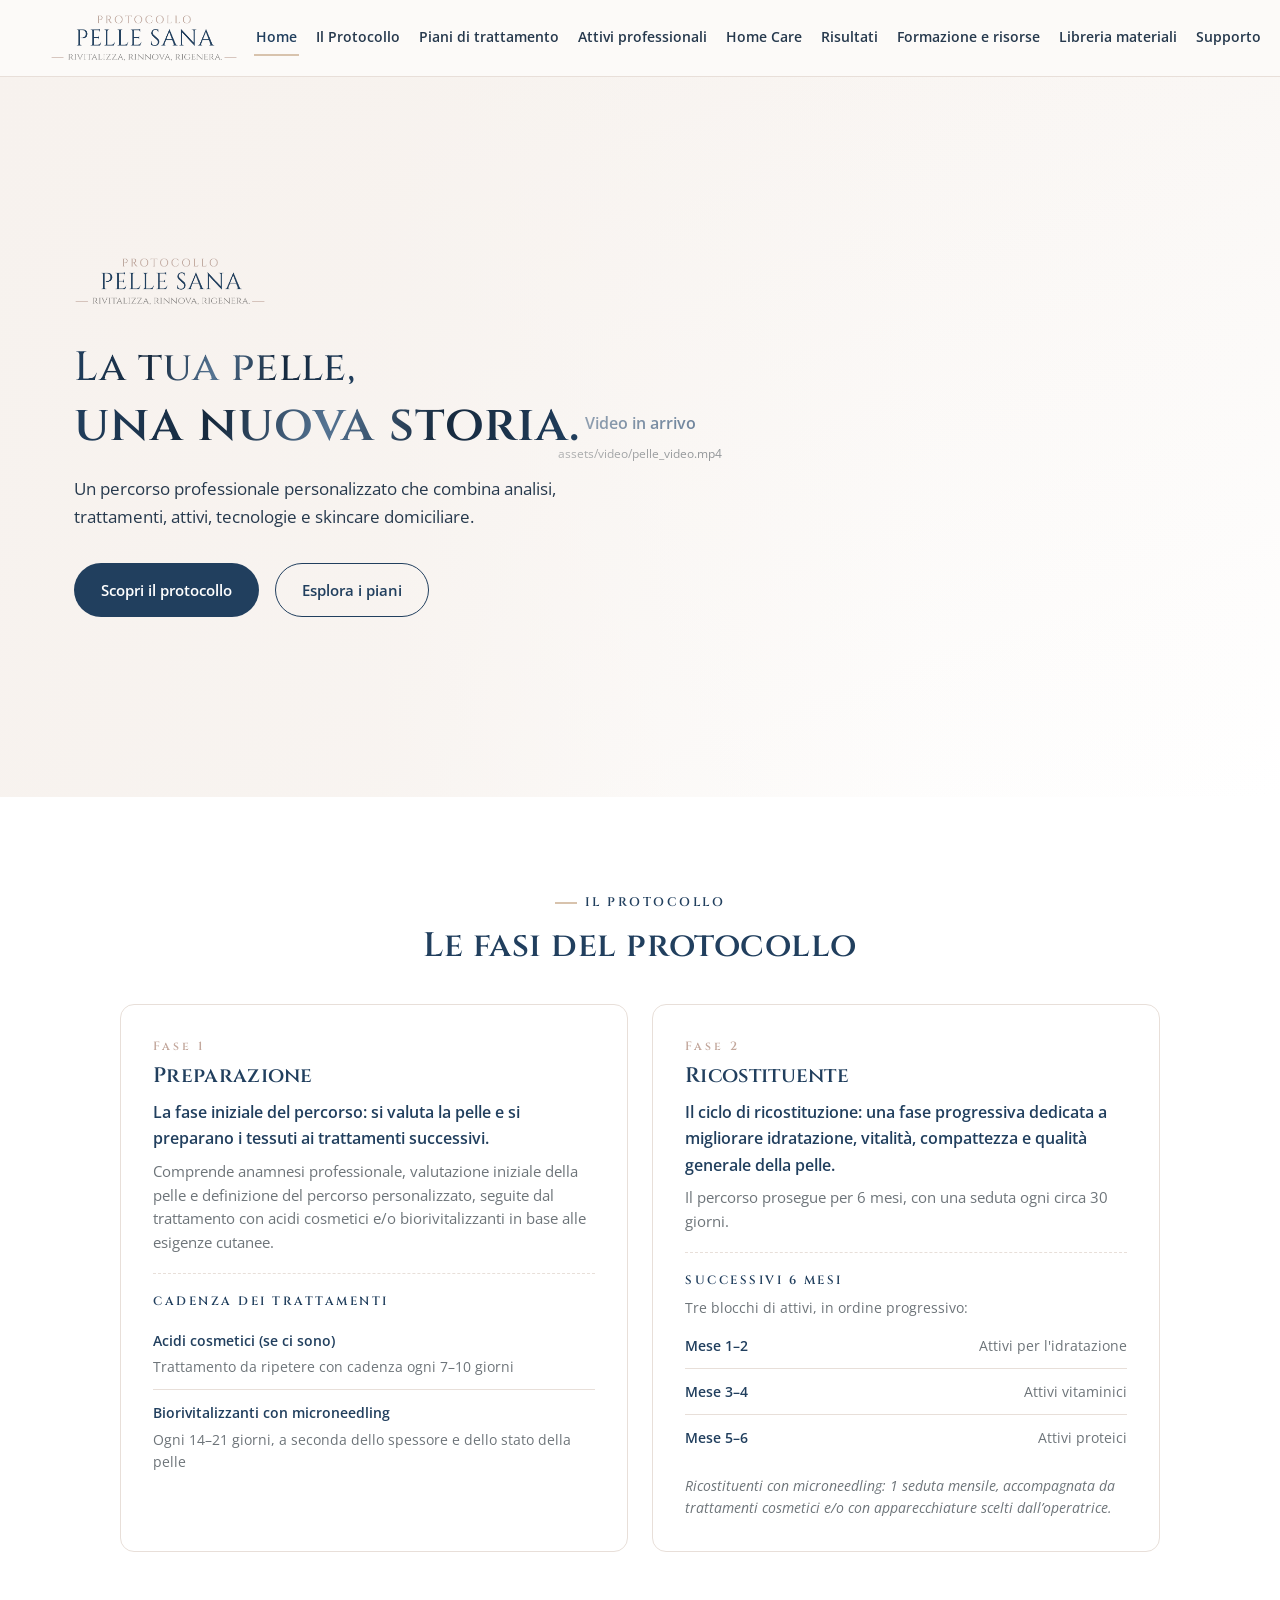
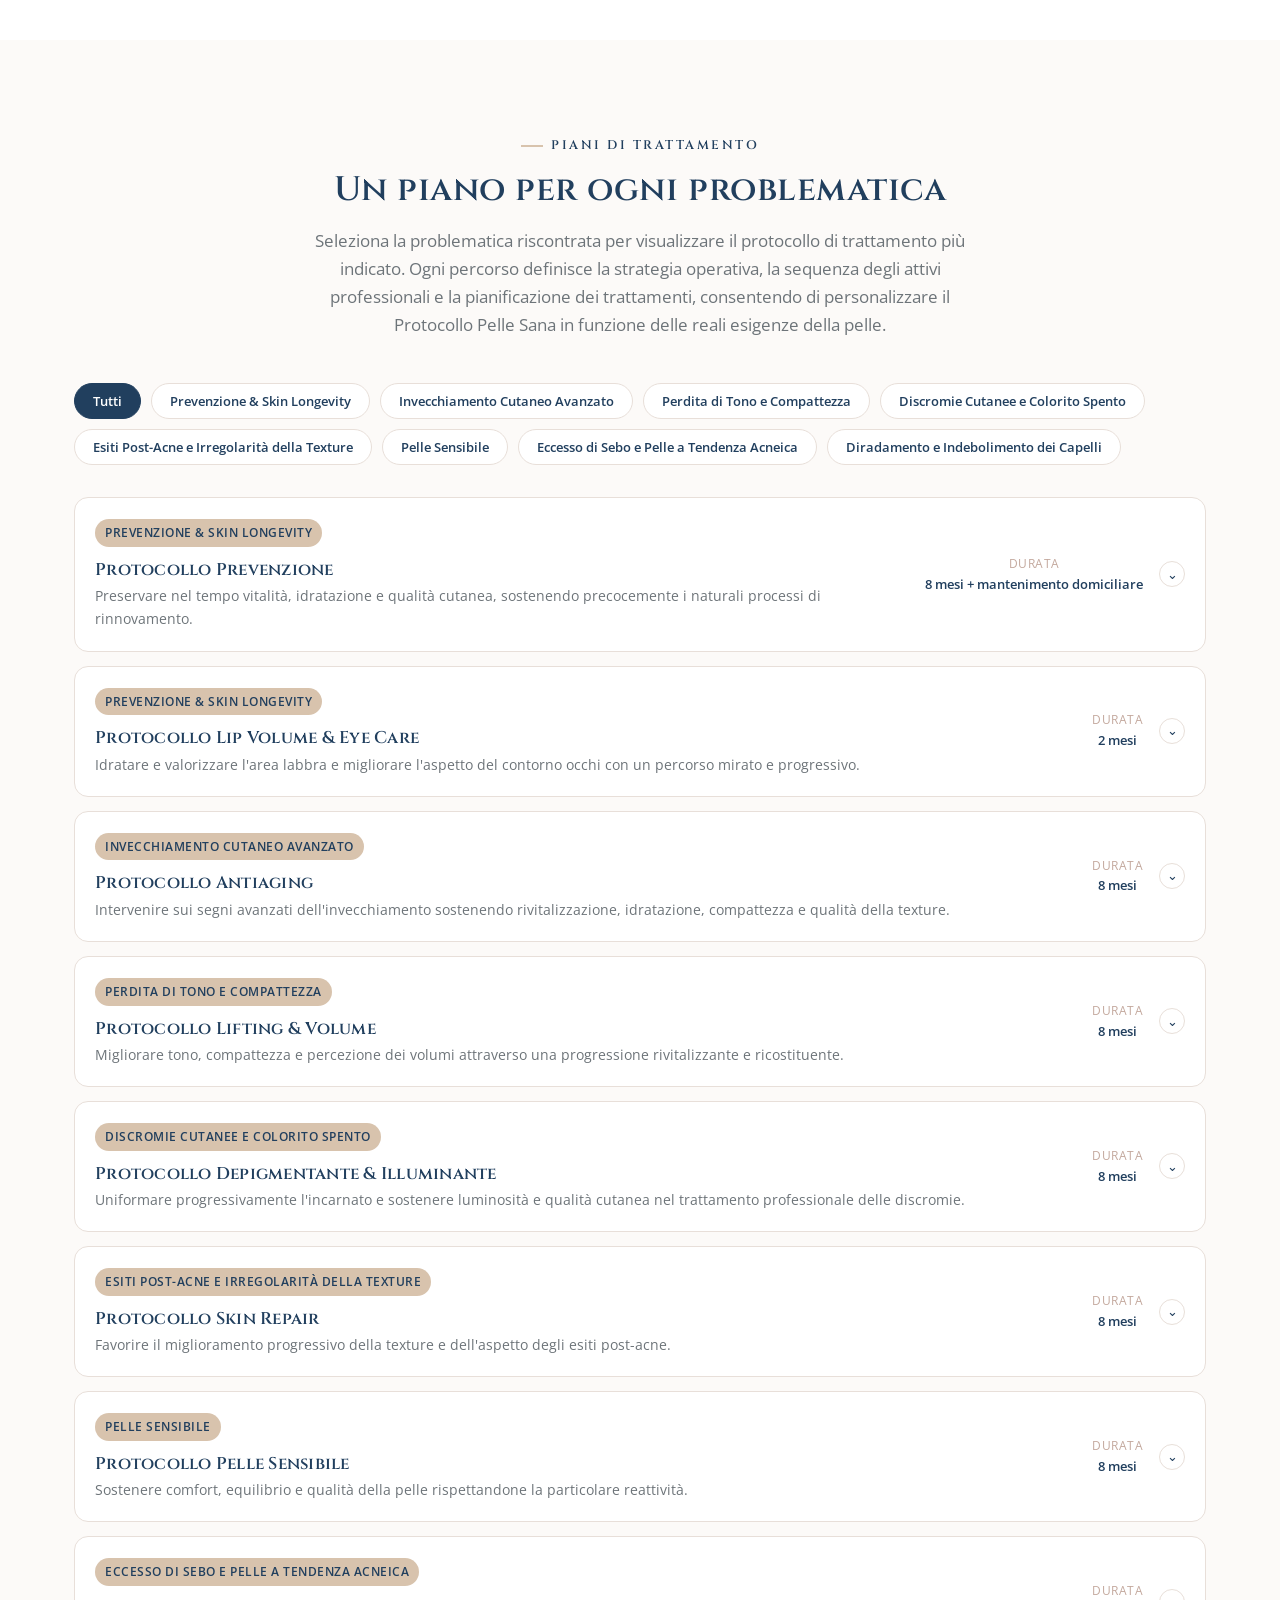
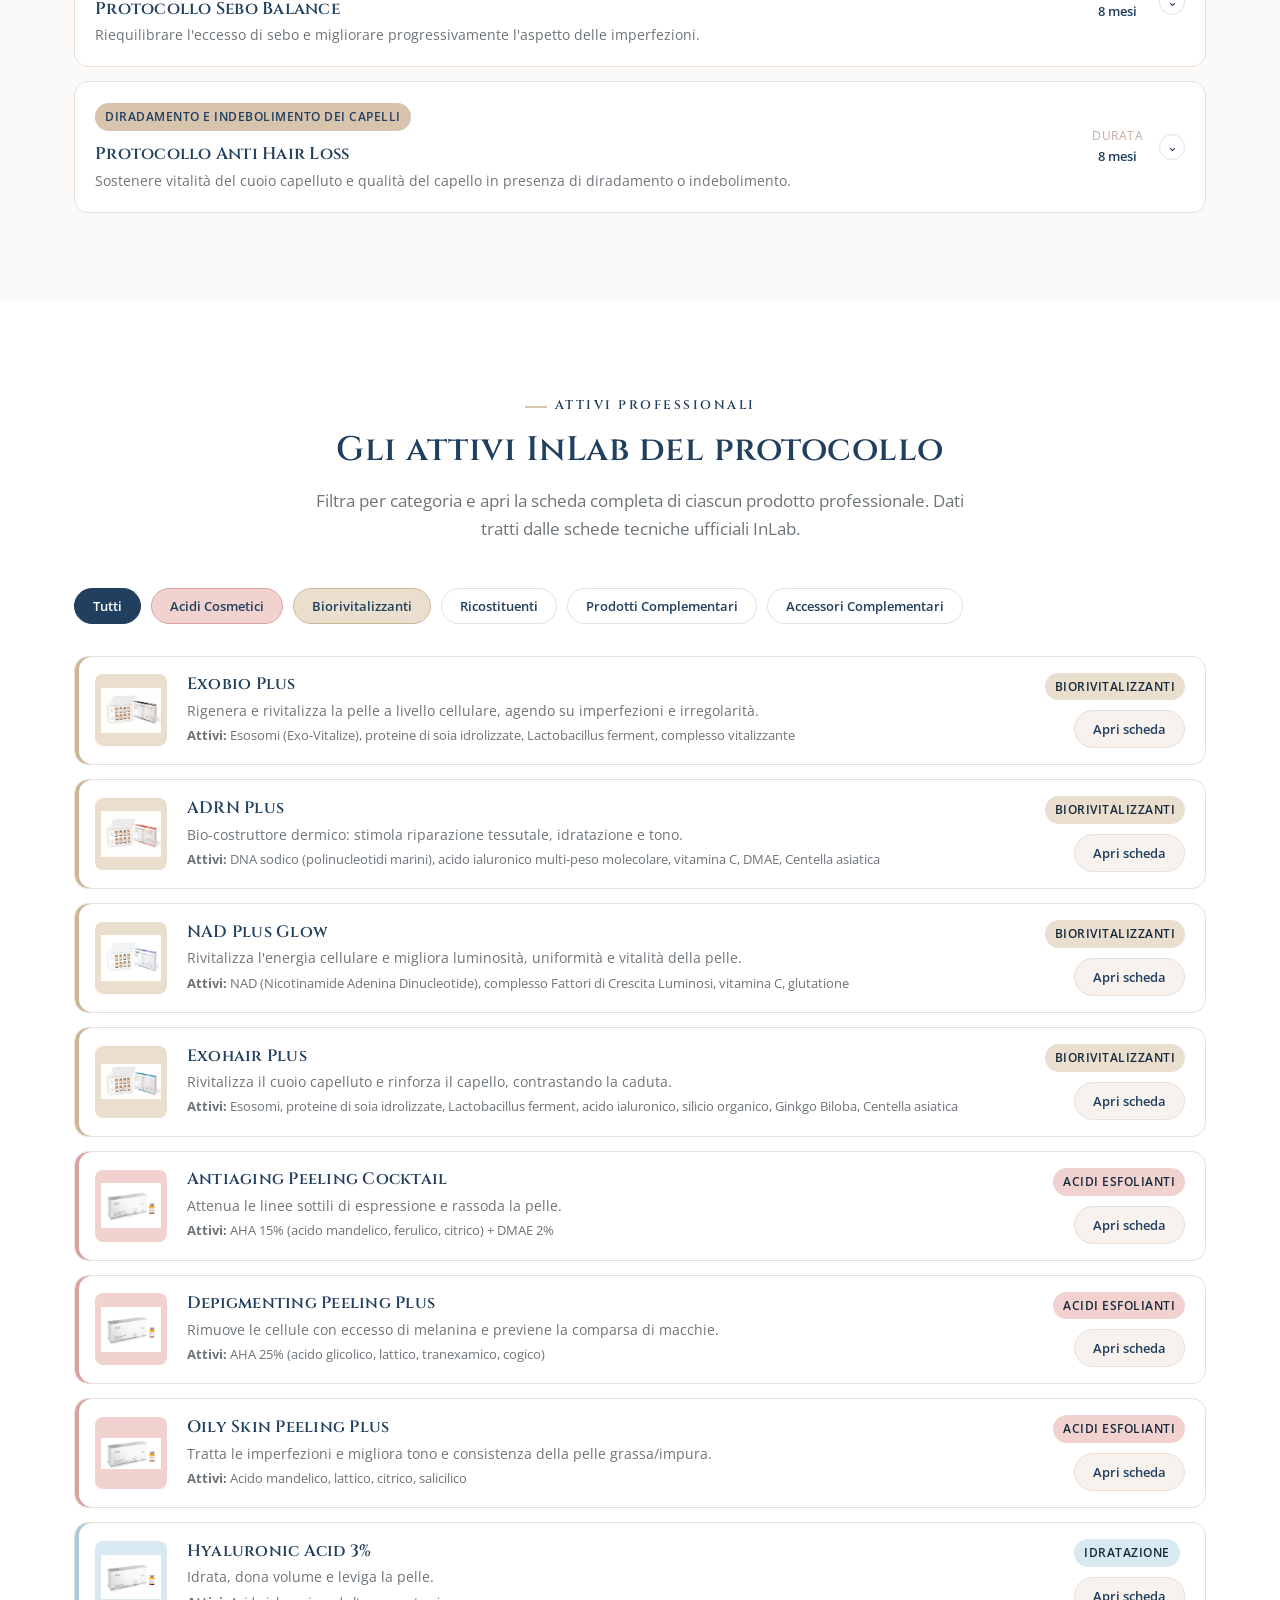
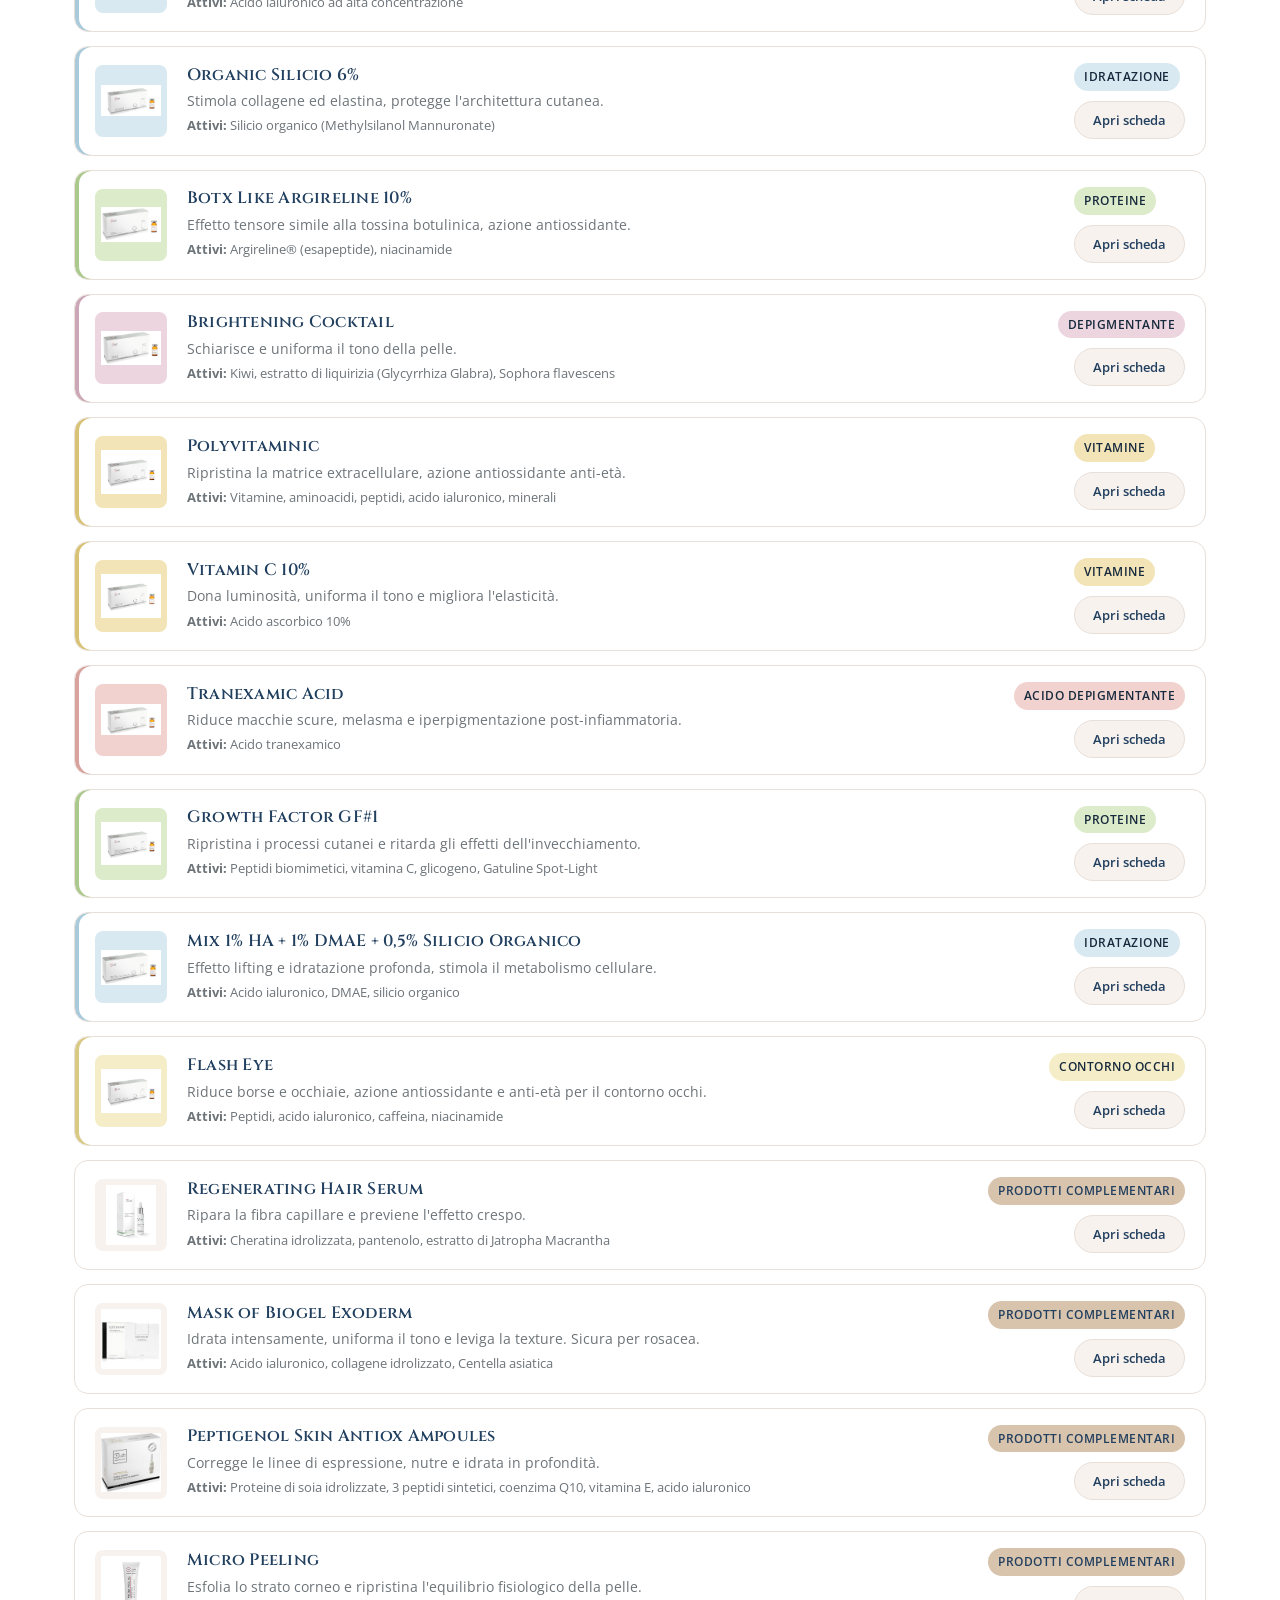
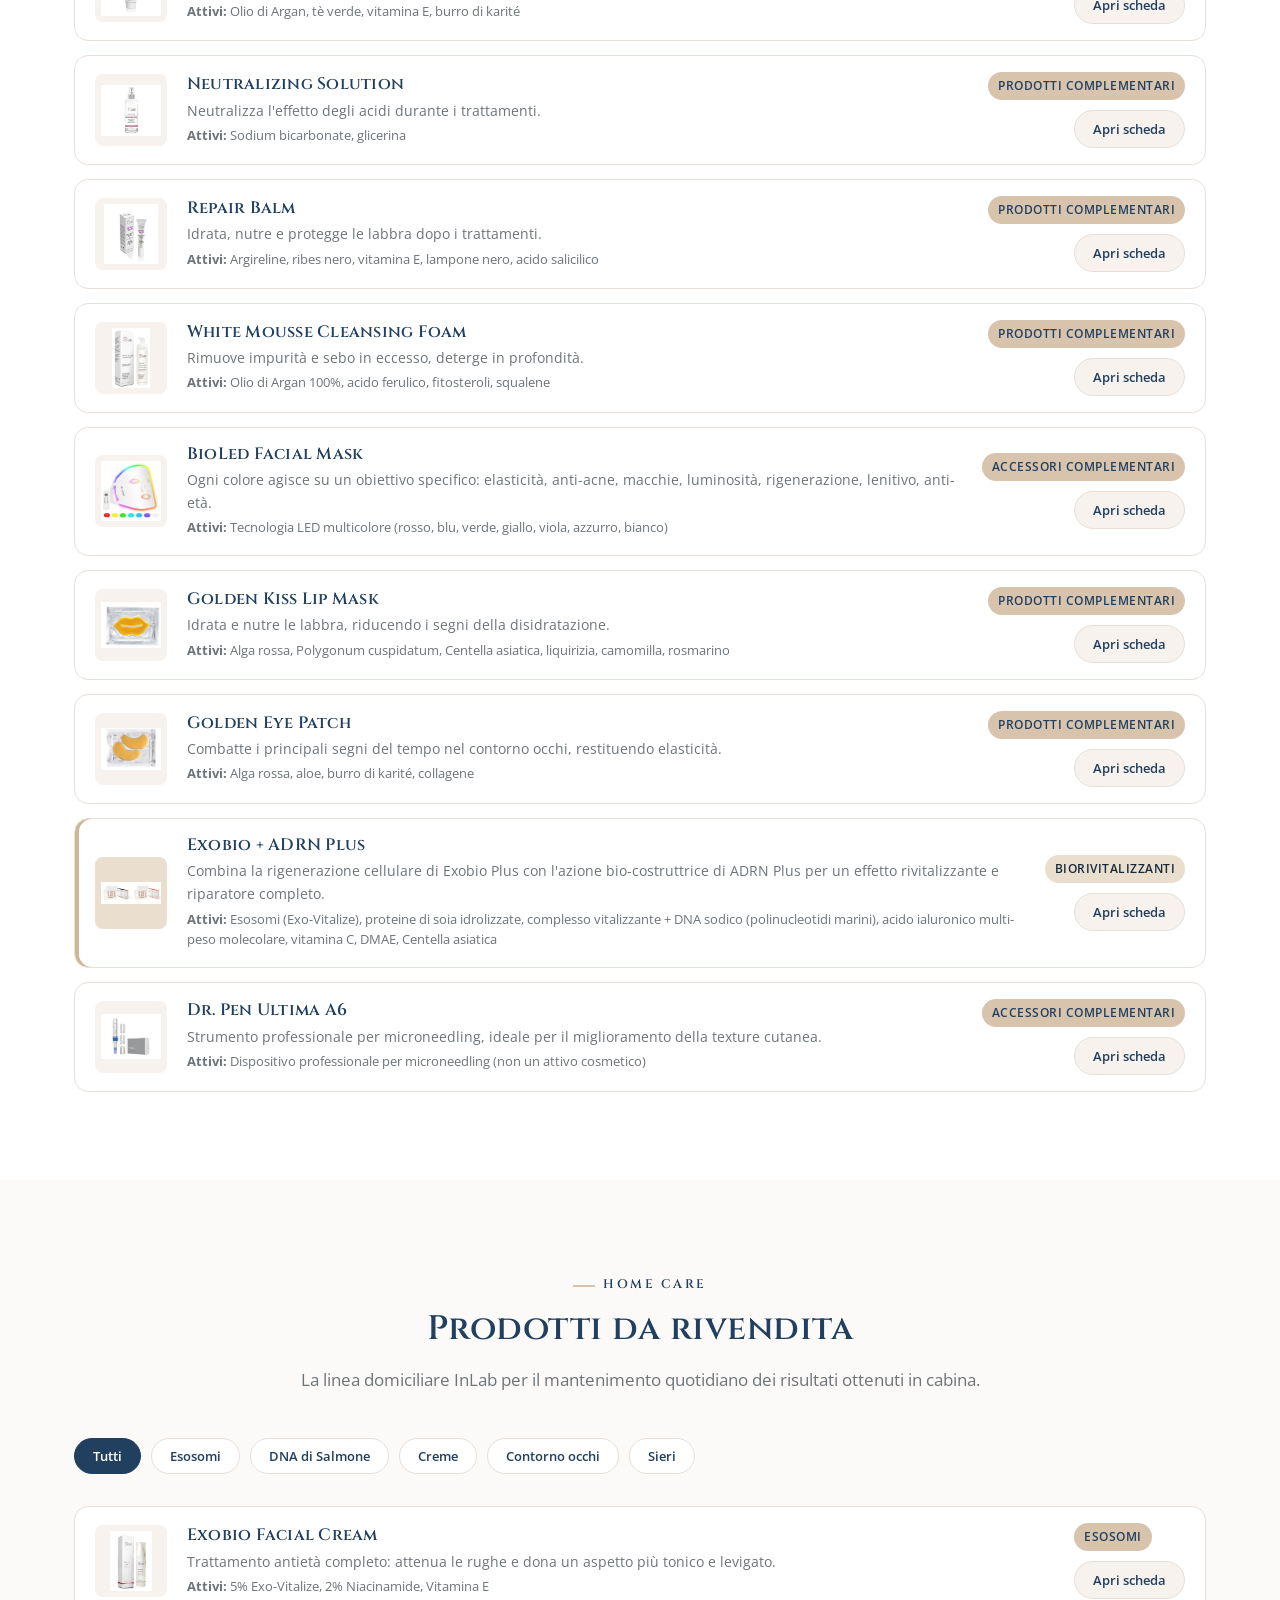
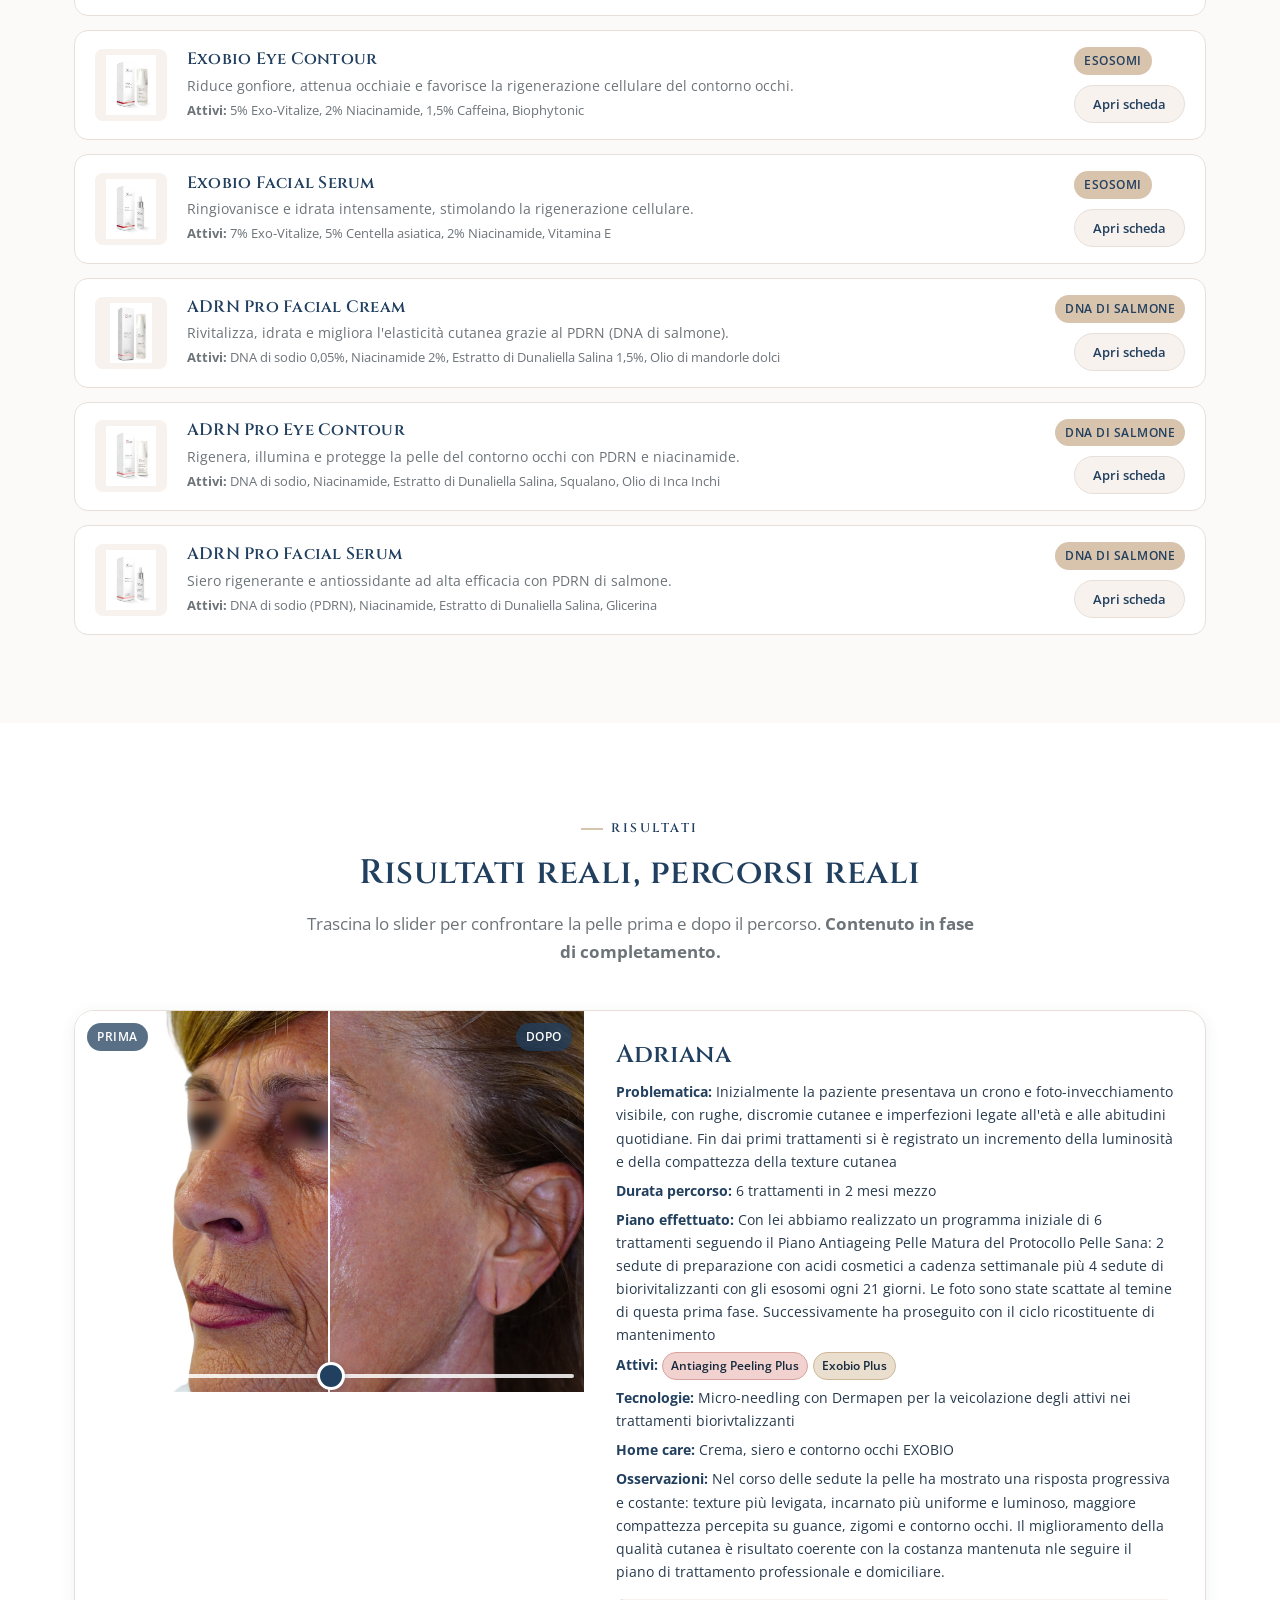
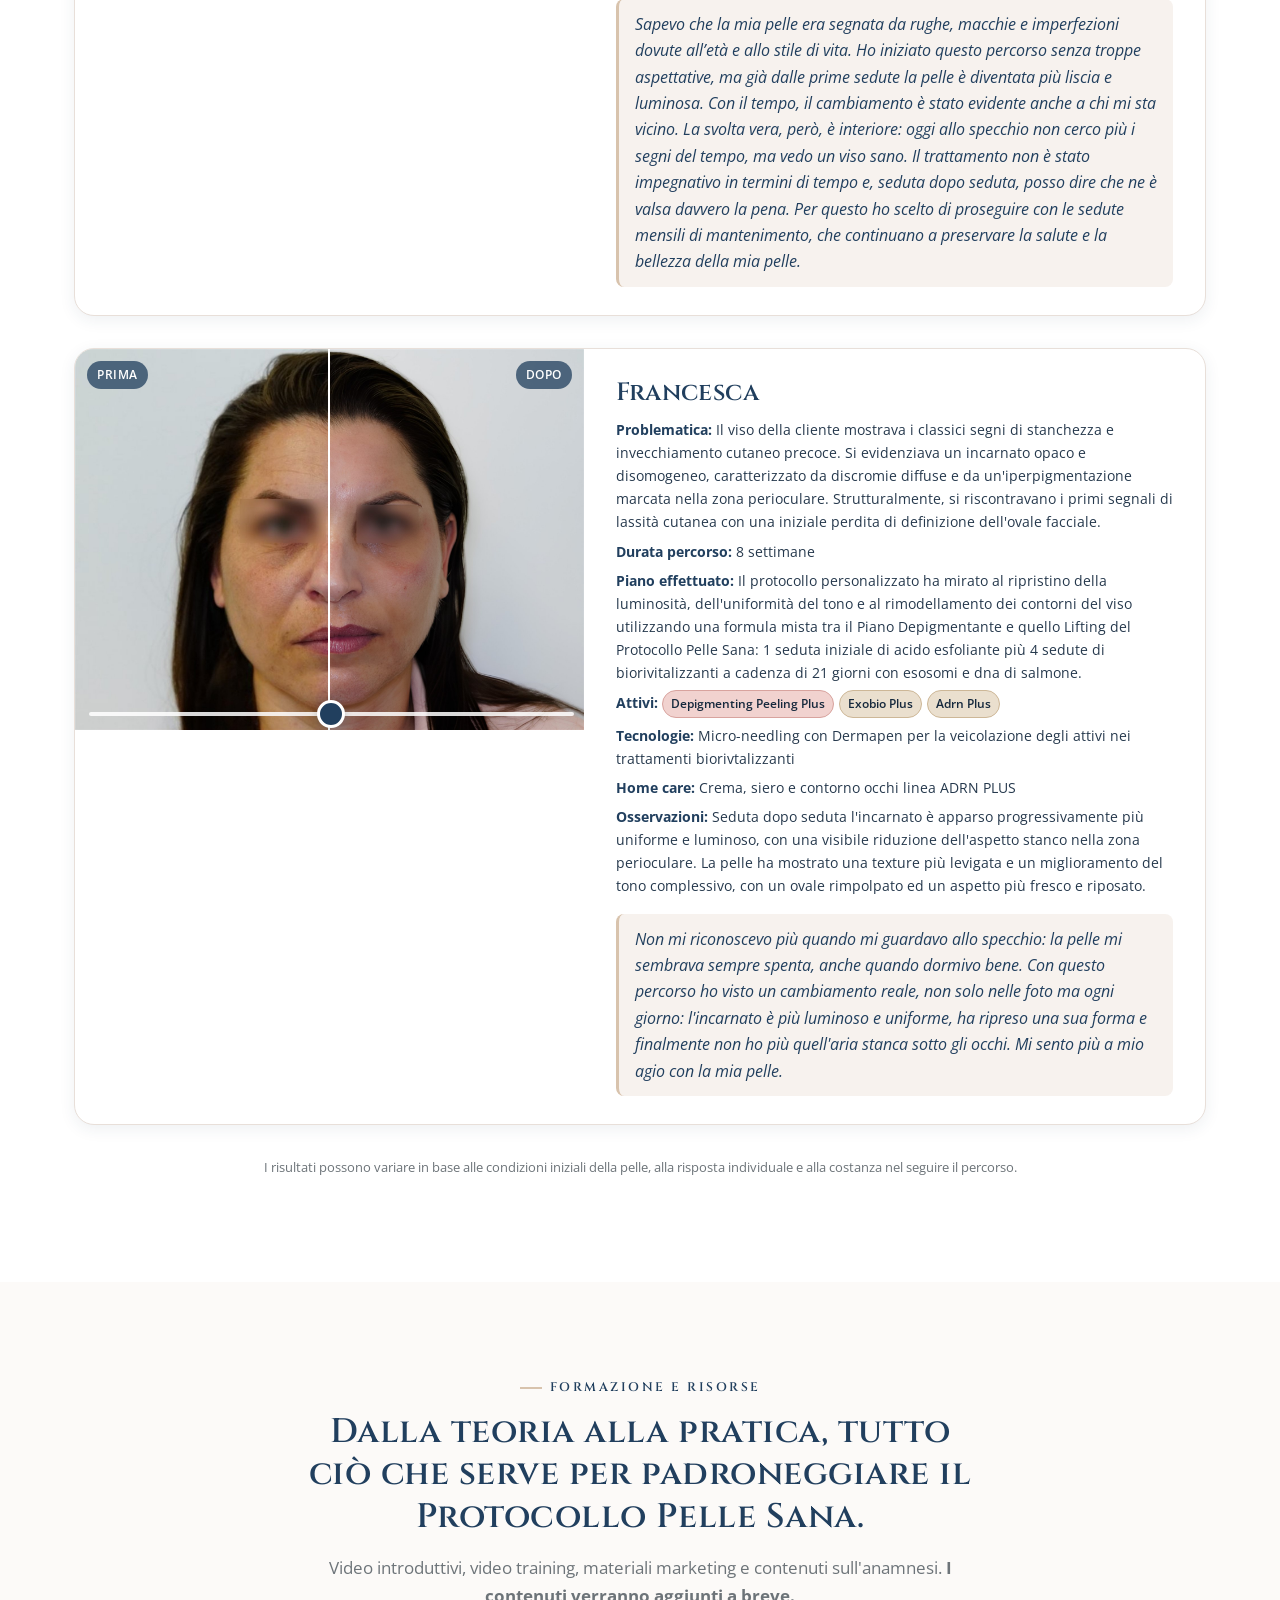
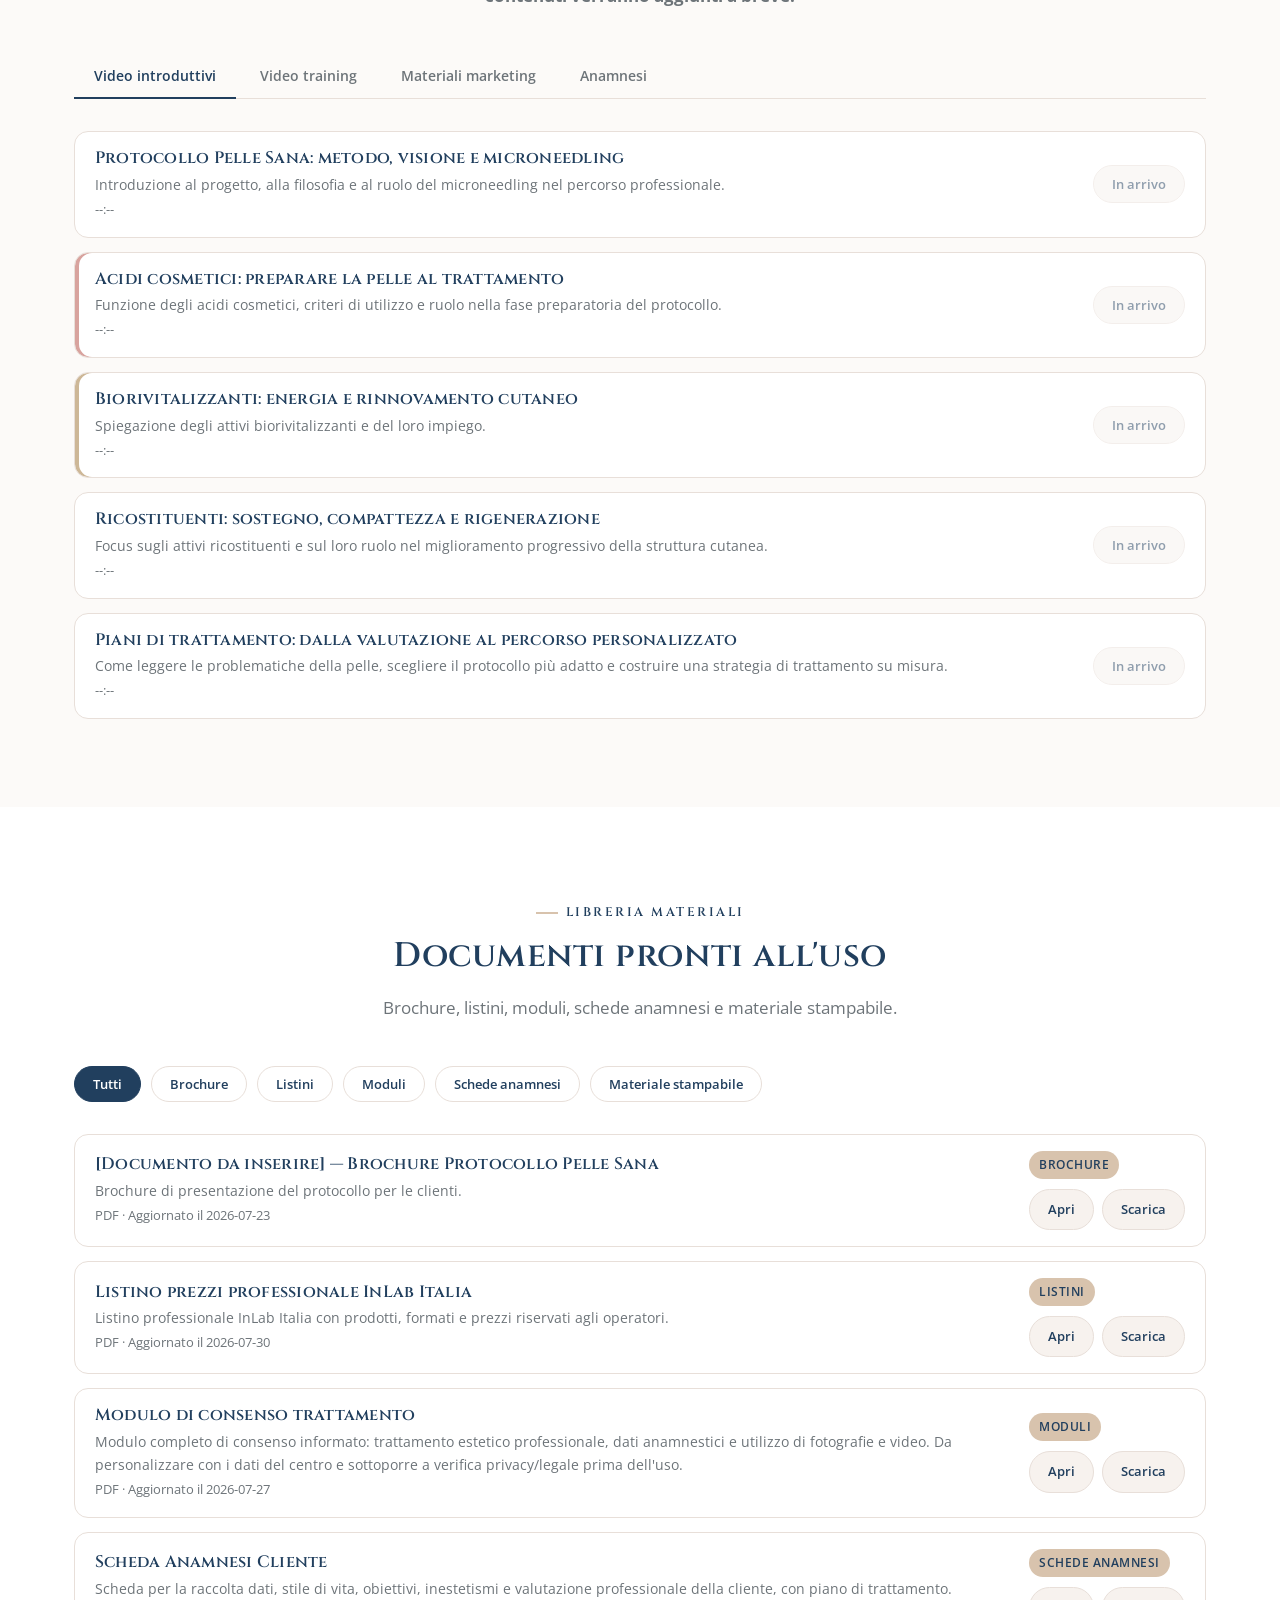
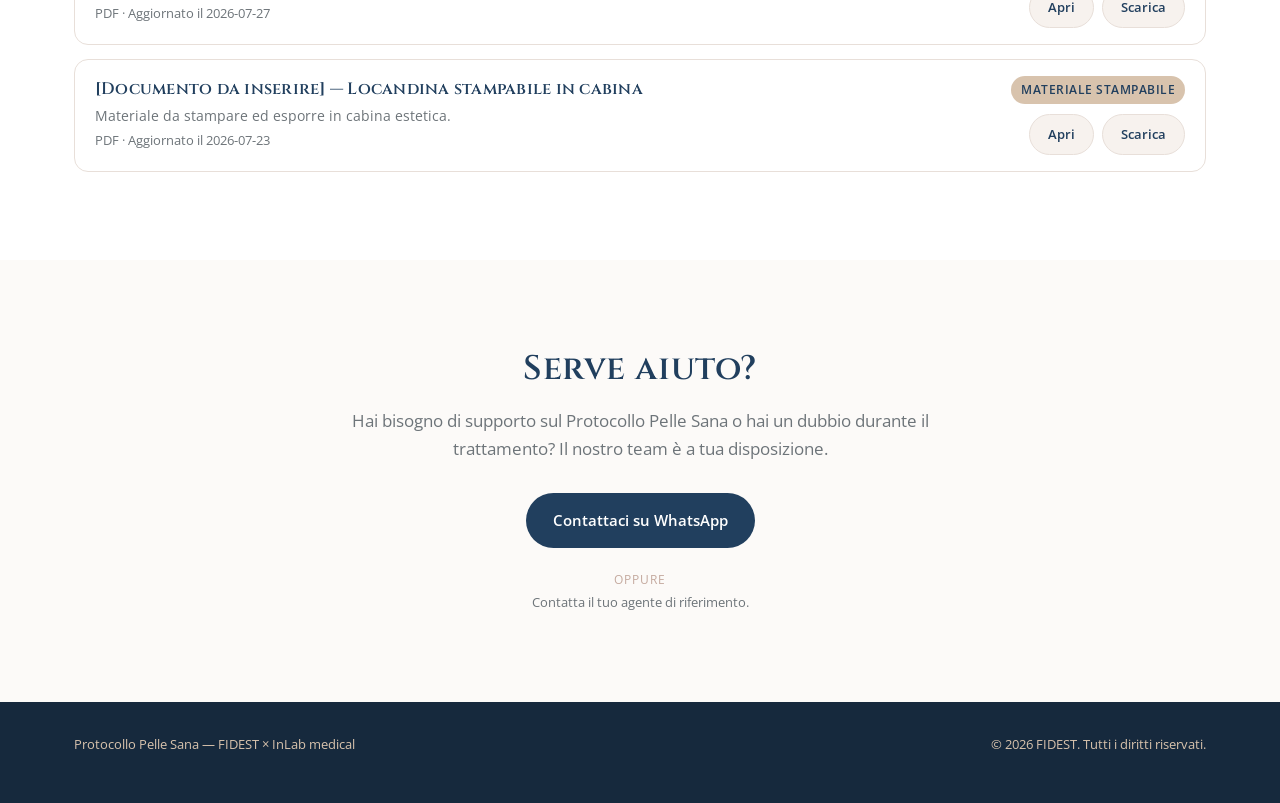
==== index.html @ 3be6b542 "og:img done" ====
<!DOCTYPE html>
<html lang="it">
<head>
    <meta charset="UTF-8">

    <meta
        name="viewport"
        content="width=device-width, initial-scale=1.0"
    >

    <title>Protocollo Pelle Sana | FIDEST × InLab medical</title>
    <meta name="description" content="Protocollo Pelle Sana: il metodo FIDEST con i prodotti professionali InLab. Piani di trattamento, attivi professionali, home care, risultati e formazione per estetiste e professioniste.">

    <!-- Anteprima per condivisione social -->
    <meta property="og:type" content="website">
    <meta property="og:locale" content="it_IT">
    <meta property="og:title" content="Protocollo Pelle Sana | FIDEST × InLab medical">
    <meta property="og:description" content="Il metodo professionale per costruire percorsi personalizzati e migliorare progressivamente la qualità della pelle.">
    <meta property="og:image" content="/assets/img/social/protocollo-pelle-sana-social.png">
    <meta property="og:image:type" content="image/png">
    <meta property="og:image:width" content="1200">
    <meta property="og:image:height" content="630">
    <meta property="og:image:alt" content="Logo Protocollo Pelle Sana su fondo neutro">

    <meta name="twitter:card" content="summary_large_image">
    <meta name="twitter:title" content="Protocollo Pelle Sana | FIDEST × InLab medical">
    <meta name="twitter:description" content="Il metodo professionale per costruire percorsi personalizzati e migliorare progressivamente la qualità della pelle.">
    <meta name="twitter:image" content="/assets/img/social/protocollo-pelle-sana-social.png">
    <meta name="twitter:image:alt" content="Logo Protocollo Pelle Sana su fondo neutro">

    <link rel="preconnect" href="https://fonts.googleapis.com">
    <link rel="preconnect" href="https://fonts.gstatic.com" crossorigin>
    <link
        href="https://fonts.googleapis.com/css2?family=Cinzel:wght@500;600&family=Open+Sans:wght@400;600&display=swap"
        rel="stylesheet"
    >
    <link rel="stylesheet" href="style.css?v=20260730-mobile-5">
</head>

<body>

    <!-- =====================================================================
         HEADER / NAVIGAZIONE
         ===================================================================== -->
    <header class="site-header">
        <div class="site-header__inner container">
            <a class="brand" href="#hero" aria-label="Protocollo Pelle Sana — torna alla home">
                <!-- LOGO UFFICIALE PROTOCOLLO PELLE SANA -->
                <img
                    src="assets/img/logo/logo-protocollo-pelle-sana.png"
                    alt="Protocollo Pelle Sana"
                    class="brand__logo"
                    onerror="this.style.display='none'; this.nextElementSibling.style.display='inline-block';"
                >
                <span class="brand__fallback" style="display:none;">Protocollo Pelle Sana</span>
            </a>

            <button
                id="navToggle"
                class="nav-toggle"
                type="button"
                aria-expanded="false"
                aria-controls="siteNav"
                aria-label="Apri/chiudi il menu di navigazione"
            >
                <span></span><span></span><span></span>
            </button>

            <nav id="siteNav" class="site-nav" aria-label="Navigazione principale">
                <a href="#hero">Home</a>
                <a href="#metodo">Il Protocollo</a>
                <a href="#piani">Piani di trattamento</a>
                <a href="#schede-tecniche">Attivi professionali</a>
                <a href="#home-care">Home Care</a>
                <a href="#risultati">Risultati</a>
                <a href="#formazione">Formazione e risorse</a>
                <a href="#materiali">Libreria materiali</a>
                <a href="#supporto">Supporto</a>
            </nav>
        </div>
    </header>

    <main>

        <!-- =================================================================
             1. HOME / PRESENTAZIONE — HERO VIDEO
             ================================================================= -->
        <section id="hero" class="video-hero">
            <div class="container video-hero__inner">

                <div class="video-hero__intro">
                    <img
                        src="assets/img/logo/logo-protocollo-pelle-sana.png"
                        alt="Protocollo Pelle Sana"
                        class="video-hero__logo"
                    >

                    <h1 class="video-hero__title">
                        <span class="video-hero__title-line video-hero__title-line--primary">La tua pelle,</span>
                        <span class="video-hero__title-line video-hero__title-line--emphasis">una nuova storia.</span>
                    </h1>

                    <p class="video-hero__desc">
                        Un percorso professionale personalizzato che combina analisi, trattamenti,
                        attivi, tecnologie e skincare domiciliare.
                    </p>

                    <div class="video-hero__cta">
                        <a class="btn btn--primary" href="#metodo">Scopri il protocollo</a>
                        <a class="btn btn--outline" href="#piani">Esplora i piani</a>
                    </div>
                </div>

                <div class="video-hero__media">
                    <video
                        id="heroVideo"
                        class="video-hero__video"
                        autoplay
                        muted
                        loop
                        playsinline
                        webkit-playsinline
                        preload="auto"
                        disablepictureinpicture
                        poster="assets/img/hero/hero-video-cover.jpg"
                    >
                        <source
                            src="assets/video/pelle_video.mp4"
                            type="video/mp4"
                            onerror="this.closest('.video-hero__media').classList.add('is-fallback')"
                        >
                        Il tuo browser non supporta la riproduzione video. Il percorso Protocollo Pelle
                        Sana è comunque descritto nella sezione "Il Protocollo" più sotto.
                    </video>

                    <div class="video-hero__fallback" aria-hidden="true">
                        <span>Video in arrivo</span>
                        <span class="video-hero__fallback-note">assets/video/pelle_video.mp4</span>
                    </div>
                </div>

            </div>
        </section>


        <!-- =================================================================
             2. IL PROTOCOLLO
             ================================================================= -->
        <section id="metodo" class="section section--alt">
            <div class="container">
                <div class="phases-head">
                    <p class="eyebrow">Il Protocollo</p>
                    <h2 class="phases-head__title">Le fasi del protocollo</h2>
                </div>

                <ol id="metodoTimeline" class="phases">
                    <!-- Generato da script.js — renderMetodoTimeline() -->
                </ol>
            </div>
        </section>


        <!-- =================================================================
             3. PIANI DI TRATTAMENTO
             ================================================================= -->
        <section id="piani" class="section">
            <div class="container">
                <div class="section-head">
                    <p class="eyebrow">Piani di trattamento</p>
                    <h2>Un piano per ogni problematica</h2>
                    <p class="section-intro">
                        Seleziona la problematica riscontrata per visualizzare il protocollo di trattamento più
                        indicato. Ogni percorso definisce la strategia operativa, la sequenza degli attivi
                        professionali e la pianificazione dei trattamenti, consentendo di personalizzare il
                        Protocollo Pelle Sana in funzione delle reali esigenze della pelle.
                    </p>
                </div>

                <div id="piani-filters" class="filter-bar" role="group" aria-label="Filtra i piani per problematica"></div>
                <div id="piani-list" class="list">
                    <!-- Generato da script.js — renderTreatmentPlans() -->
                </div>
            </div>
        </section>


        <!-- =================================================================
             4. ATTIVI PROFESSIONALI
             ================================================================= -->
        <section id="schede-tecniche" class="section section--alt">
            <div class="container">
                <div class="section-head">
                    <p class="eyebrow">Attivi professionali</p>
                    <h2>Gli attivi InLab del protocollo</h2>
                    <p class="section-intro">
                        Filtra per categoria e apri la scheda completa di ciascun prodotto professionale.
                        Dati tratti dalle schede tecniche ufficiali InLab.
                    </p>
                </div>

                <div id="schede-filters" class="filter-bar" role="group" aria-label="Filtra gli attivi professionali per categoria"></div>
                <p class="horizontal-scroll-hint" aria-hidden="true">
                    <span>Scorri per vedere altro</span>
                    <span class="horizontal-scroll-hint__arrow">→</span>
                </p>
                <div id="schede-list" class="list">
                    <!-- Generato da script.js — renderProfessionalProducts() -->
                </div>
            </div>
        </section>


        <!-- =================================================================
             5. HOME CARE E PRODOTTI DA RIVENDITA
             ================================================================= -->
        <section id="home-care" class="section">
            <div class="container">
                <div class="section-head">
                    <p class="eyebrow">Home care</p>
                    <h2>Prodotti da rivendita</h2>
                    <p class="section-intro">
                        La linea domiciliare InLab per il mantenimento quotidiano dei risultati
                        ottenuti in cabina.
                    </p>
                </div>

                <div id="homecare-filters" class="filter-bar" role="group" aria-label="Filtra i prodotti home care per categoria"></div>
                <p class="horizontal-scroll-hint" aria-hidden="true">
                    <span>Scorri per vedere altro</span>
                    <span class="horizontal-scroll-hint__arrow">→</span>
                </p>
                <div id="homecare-list" class="list">
                    <!-- Generato da script.js — renderRetailProducts() -->
                </div>
            </div>
        </section>


        <!-- =================================================================
             6. RISULTATI
             ================================================================= -->
        <section id="risultati" class="section section--alt">
            <div class="container">
                <div class="section-head">
                    <p class="eyebrow">Risultati</p>
                    <h2>Risultati reali, percorsi reali</h2>
                    <p class="section-intro">
                        Trascina lo slider per confrontare la pelle prima e dopo il percorso.
                        <strong>Contenuto in fase di completamento.</strong>
                    </p>
                </div>

                <p class="horizontal-scroll-hint" aria-hidden="true">
                    <span>Scorri per vedere altro</span>
                    <span class="horizontal-scroll-hint__arrow">→</span>
                </p>
                <div id="casi-list" class="case-list">
                    <!-- Generato da script.js — renderCaseStudies() -->
                </div>

                <p class="disclaimer">
                    I risultati possono variare in base alle condizioni iniziali della pelle,
                    alla risposta individuale e alla costanza nel seguire il percorso.
                </p>
            </div>
        </section>


        <!-- =================================================================
             7. FORMAZIONE E RISORSE
             ================================================================= -->
        <section id="formazione" class="section">
            <div class="container">
                <div class="section-head">
                    <p class="eyebrow">Formazione e risorse</p>
                    <h2>Dalla teoria alla pratica, tutto ciò che serve per padroneggiare il Protocollo Pelle Sana.</h2>
                    <p class="section-intro">
                        Video introduttivi, video training, materiali marketing e contenuti sull'anamnesi.
                        <strong>I contenuti verranno aggiunti a breve.</strong>
                    </p>
                </div>

                <div id="formazione-tabs" class="tabs" role="tablist" aria-label="Aree di formazione e risorse"></div>
                <div id="formazione-list" class="list">
                    <!-- Generato da script.js — renderFormazione() -->
                </div>
            </div>
        </section>


        <!-- =================================================================
             8. LIBRERIA MATERIALI
             ================================================================= -->
        <section id="materiali" class="section section--alt">
            <div class="container">
                <div class="section-head">
                    <p class="eyebrow">Libreria materiali</p>
                    <h2>Documenti pronti all'uso</h2>
                    <p class="section-intro">
                        Brochure, listini, moduli, schede anamnesi e materiale stampabile.
                    </p>
                </div>

                <div id="materiali-filters" class="filter-bar" role="group" aria-label="Filtra i materiali per categoria"></div>
                <div id="materiali-list" class="list">
                    <!-- Generato da script.js — renderResources() -->
                </div>
            </div>
        </section>


        <!-- =================================================================
             9. SUPPORTO
             ================================================================= -->
        <section id="supporto" class="section">
            <div class="container support-cta">
                <div class="support-cta__content">
                    <h2>Serve aiuto?</h2>
                    <p class="support-cta__intro">
                        Hai bisogno di supporto sul Protocollo Pelle Sana o hai un dubbio durante il
                        trattamento? Il nostro team è a tua disposizione.
                    </p>
                    <a
                        class="btn btn--primary support-cta__button"
                        href="https://wa.me/393669234597?text=Ciao%2C%20avrei%20bisogno%20di%20supporto%20sul%20Protocollo%20Pelle%20Sana."
                        target="_blank"
                        rel="noopener noreferrer"
                        aria-label="Contattaci su WhatsApp per ricevere supporto sul Protocollo Pelle Sana"
                    >
                        Contattaci su WhatsApp
                    </a>
                    <p class="support-cta__note">
                        <span>oppure</span>
                        Contatta il tuo agente di riferimento.
                    </p>
                </div>
            </div>
        </section>

    </main>

    <!-- =====================================================================
         MODAL GENERICO (piani, attivi professionali, home care, video training)
         ===================================================================== -->
    <dialog id="detailModal" class="modal">
        <div class="modal__inner">
            <button id="modalClose" type="button" class="modal__close" aria-label="Chiudi la scheda">×</button>
            <div id="modalBody" class="modal__body">
                <!-- Popolato dinamicamente da script.js -->
            </div>
        </div>
    </dialog>

    <!-- Torna in alt -->
    <button id="backToTop" type="button" class="back-to-top" aria-label="Torna all'inizio della pagina">↑</button>

    <!-- =====================================================================
         FOOTER
         ===================================================================== -->
    <footer class="site-footer">
        <div class="container site-footer__inner">
            <p>Protocollo Pelle Sana — FIDEST × InLab medical</p>
            <p>&copy; <span id="currentYear"></span> FIDEST. Tutti i diritti riservati.</p>
        </div>
    </footer>

    <script src="script.js?v=20260730-mobile-5"></script>

</body>
</html>
---- style.css ----
/* =========================================================================
   PROTOCOLLO PELLE SANA — style.css
   FIDEST × InLab medical
   -------------------------------------------------------------------------
   Indice del file:
   1. RESET E VARIABILI (palette, tipografia, ombre, raggi)
   2. LAYOUT DI BASE (container, sezioni)
   3. HEADER / NAVIGAZIONE / TORNA IN ALTO
   4. BOTTONI
   5. HERO
   6. IL PROTOCOLLO / TIMELINE
   7. FILTRI E TAB
   8. LISTE EDITORIALI (piani, attivi, home care, formazione, materiali)
   9. MODAL
   10. RISULTATI / SPLIT PRIMA-DOPO
   11. SUPPORTO
   12. FOOTER
   13. UTILITY E STATI
   14. RESPONSIVE
   15. STAMPA
   ========================================================================= */


/* =========================================================================
   1. RESET E VARIABILI
   ========================================================================= */

* {
    box-sizing: border-box;
}

:root {
    /* Palette Protocollo Pelle Sana — il blu profondo è il colore dominante,
       nude/champagne/sage e tinte pastello di categoria sono accenti identificativi. */
    --navy: #213f5e;
    --navy-dark: #16293d;
    --navy-soft: #3a5a7d;
    --nude: #c3a89d;
    --ivory: #f7f2ee;
    --warm-white: #fcfaf8;
    --white: #ffffff;
    --champagne: #d8c3ad;
    --sage: #aeb9aa;
    --text: #26394d;
    --text-soft: #6d7479;
    --border: #e8dfd9;
    --shadow: rgba(33, 63, 94, 0.08);

    /* Color coding ufficiale delle categorie di attivi */
    --active-biorivitalizzanti: #eadfce;
    --active-acidi: #f1d2cf;
    --active-idratazione: #d9e9f1;
    --active-vitamine: #f2e4b6;
    --active-proteine: #dcebc9;
    --active-depigmentante: #ecd5df;
    --active-contorno-occhi: #f5edc7;

    --shadow-soft: 0 16px 36px var(--shadow);
    --shadow-card: 0 4px 16px var(--shadow);

    --radius-lg: 20px;
    --radius-md: 14px;
    --radius-sm: 8px;

    --font-heading: "Cinzel", serif;
    --font-body: "Open Sans", sans-serif;

    --header-height: 76px;
}

html {
    scroll-behavior: smooth;
    scroll-padding-top: var(--header-height);
}

body {
    margin: 0;
    min-height: 100vh;
    font-family: var(--font-body);
    font-weight: 400;
    background: var(--warm-white);
    color: var(--text);
    line-height: 1.65;
    font-size: 16px;
}

body.nav-open,
body.modal-open {
    overflow: hidden;
}

h1, h2, h3, h4 {
    font-family: var(--font-heading);
    font-weight: 600;
    color: var(--navy);
    margin: 0 0 16px;
    line-height: 1.25;
    letter-spacing: 0.015em;
}

h1 {
    font-size: clamp(30px, 4.4vw, 50px);
}

h2 {
    font-size: clamp(25px, 3.2vw, 34px);
}

h3 {
    font-size: clamp(20px, 2.4vw, 25px);
}

h4 {
    font-size: clamp(17px, 1.8vw, 20px);
}

p {
    margin: 0 0 16px;
}

img {
    max-width: 100%;
    display: block;
}

a {
    color: var(--navy);
}

ul, ol {
    padding: 0;
    margin: 0;
    list-style: none;
}

button, input, select, textarea, table {
    font-family: var(--font-body);
}

/* Gerarchia tipografica principale: titoli semantici e titoli UI. */
.eyebrow,
.brand__fallback,
.protocol-card__title,
.phases-guides__word,
.phases__number,
.phases__name,
.phase-plan__title,
.list-row__title,
.plan-row__title,
.video-editorial__eyebrow,
.video-editorial__title,
.modal__title,
.modal__subtitle,
.case-split__name {
    font-family: var(--font-heading);
    font-weight: 600;
}


/* =========================================================================
   2. LAYOUT DI BASE
   ========================================================================= */

.container {
    width: 100%;
    max-width: 1180px;
    margin: 0 auto;
    padding: 0 24px;
}

.section {
    padding: 88px 0;
}

.section--alt {
    background: var(--white);
}

.section-head {
    max-width: 680px;
    margin: 0 auto 44px;
    text-align: center;
}

.eyebrow {
    position: relative;
    display: inline-flex;
    align-items: center;
    gap: 8px;
    margin: 0 0 12px;
    font-size: 12.5px;
    font-weight: 600;
    letter-spacing: 2.5px;
    text-transform: uppercase;
    color: var(--navy);
}

.eyebrow::before {
    content: "";
    display: inline-block;
    width: 22px;
    height: 2px;
    background: var(--champagne);
}

.section-intro {
    color: var(--text-soft);
    font-size: 17px;
}

.text-accent {
    color: var(--navy);
}


/* =========================================================================
   3. HEADER / NAVIGAZIONE / TORNA IN ALTO
   ========================================================================= */

.site-header {
    position: sticky;
    top: 0;
    z-index: 100;
    background: rgba(252, 250, 248, 0.92);
    backdrop-filter: blur(8px);
    border-bottom: 1px solid var(--border);
}

.site-header__inner {
    display: flex;
    align-items: center;
    justify-content: space-between;
    min-height: var(--header-height);
    gap: 16px;
    padding: 12px 0;
}

.brand {
    display: flex;
    align-items: center;
    text-decoration: none;
    flex-shrink: 0;
}

/* LOGO UFFICIALE PROTOCOLLO PELLE SANA */
.brand__logo {
    height: 48px;
    width: auto;
    max-width: 220px;
    object-fit: contain;
}

/* Testo di riserva, non stilizzato come logo: compare solo se il file
   assets/img/logo/logo-protocollo-pelle-sana.png non è ancora presente. */
.brand__fallback {
    font-weight: 600;
    color: var(--navy);
    font-size: 17px;
}

.site-nav {
    display: flex;
    flex-wrap: nowrap;
    gap: 15px;
}

.site-nav a {
    text-decoration: none;
    color: var(--text);
    font-size: 13.5px;
    font-weight: 600;
    white-space: nowrap;
    padding: 6px 2px;
    border-bottom: 2px solid transparent;
    transition: color 0.2s ease, border-color 0.2s ease;
}

.site-nav a:hover,
.site-nav a.is-active {
    color: var(--navy);
    border-color: var(--champagne);
}

.nav-toggle {
    display: none;
    flex-direction: column;
    justify-content: center;
    gap: 5px;
    width: 40px;
    height: 40px;
    border: none;
    background: transparent;
    cursor: pointer;
}

.nav-toggle span {
    display: block;
    height: 2px;
    background: var(--navy);
    border-radius: 2px;
}

.back-to-top {
    position: fixed;
    right: 24px;
    bottom: 24px;
    z-index: 90;
    width: 46px;
    height: 46px;
    border-radius: 50%;
    border: none;
    background: var(--navy);
    color: var(--white);
    font-size: 18px;
    line-height: 1;
    cursor: pointer;
    box-shadow: var(--shadow-soft);
    opacity: 0;
    visibility: hidden;
    transform: translateY(8px);
    transition: opacity 0.25s ease, transform 0.25s ease, visibility 0.25s ease;
}

.back-to-top.is-visible {
    opacity: 1;
    visibility: visible;
    transform: translateY(0);
}

.back-to-top:hover {
    background: var(--navy-dark);
}


/* =========================================================================
   4. BOTTONI
   ========================================================================= */

.btn {
    display: inline-flex;
    align-items: center;
    justify-content: center;
    gap: 8px;
    padding: 14px 26px;
    border-radius: 100px;
    font-size: 15px;
    font-weight: 600;
    text-decoration: none;
    cursor: pointer;
    border: 1.5px solid transparent;
    transition: transform 0.2s ease, background-color 0.2s ease, color 0.2s ease;
    white-space: nowrap;
}

.btn:hover {
    transform: translateY(-2px);
}

.btn--primary {
    background: var(--navy);
    color: var(--white);
}

.btn--primary:hover {
    background: var(--navy-dark);
}

.btn--outline {
    background: transparent;
    border-color: var(--navy);
    color: var(--navy);
}

.btn--outline:hover {
    background: var(--navy);
    color: var(--white);
}

.btn--ghost {
    background: var(--ivory);
    border-color: var(--border);
    color: var(--navy);
}

.btn--ghost:hover {
    background: var(--champagne);
}

.btn--small {
    padding: 9px 18px;
    font-size: 13px;
}

.btn[disabled] {
    opacity: 0.5;
    cursor: not-allowed;
    transform: none;
}


/* =========================================================================
   5. HERO (video-hero)
   ========================================================================= */

.video-hero {
    position: relative;
    width: 100%;
    overflow: hidden;
    background: var(--ivory);
}

.video-hero__inner {
    display: grid;
    width: 100%;
    max-width: none;
    padding: 0;
}

.video-hero__intro {
    z-index: 2;
    grid-area: 1 / 1;
    align-self: center;
    width: min(100%, 1180px);
    margin: 0 auto;
    padding: clamp(56px, 7vw, 96px) 24px;
    pointer-events: none;
    text-align: left;
}

.video-hero__logo {
    width: clamp(150px, 15vw, 210px);
    height: auto;
    margin: 0 0 clamp(28px, 3vw, 40px);
    object-fit: contain;
}

.video-hero__eyebrow {
    justify-content: center;
}

.video-hero__title {
    display: flex;
    flex-direction: column;
    align-items: flex-start;
    gap: clamp(2px, 0.45vw, 7px);
    font-family: var(--font-heading);
    font-size: clamp(28px, 4.2vw, 50px);
    font-weight: 600;
    line-height: 1.15;
    letter-spacing: clamp(0.02em, 0.08vw, 0.055em);
    text-align: left;
    margin: 0 0 20px;
}

.video-hero__title-line {
    display: block;
    max-width: 100%;
    white-space: nowrap;
    background: linear-gradient(
        105deg,
        #213f5e 0%,
        #16293d 28%,
        #557493 50%,
        #16293d 72%,
        #213f5e 100%
    );
    background-clip: text;
    -webkit-background-clip: text;
    color: transparent;
    -webkit-text-fill-color: transparent;
    opacity: 0;
    transform: translateY(10px);
    animation: hero-claim-in 850ms cubic-bezier(0.22, 0.7, 0.25, 1) forwards;
}

.video-hero__title-line--primary {
    font-size: 0.82em;
    font-weight: 500;
}

.video-hero__title-line--emphasis {
    font-size: 1em;
    font-weight: 600;
    animation-delay: 140ms;
}

@keyframes hero-claim-in {
    to {
        opacity: 1;
        transform: translateY(0);
    }
}

.video-hero__desc {
    max-width: 520px;
    margin: 0;
    color: var(--text);
    font-size: 17px;
}

@media (prefers-reduced-motion: reduce) {
    .video-hero__title-line {
        opacity: 1;
        transform: none;
        animation: none;
    }
}

.video-hero__media {
    position: relative;
    z-index: 1;
    grid-area: 1 / 1;
    width: 100vw;
    max-width: none;
    height: clamp(650px, 80vh, 950px);
    min-height: 72vh;
    margin: 0;
    border: 0;
    border-radius: 0;
    overflow: hidden;
    background: transparent;
    opacity: 0;
    transform: translateY(18px);
    animation: hero-media-in 900ms cubic-bezier(0.22, 0.7, 0.25, 1) 220ms forwards;
}

.video-hero__media::after {
    content: "";
    position: absolute;
    z-index: 1;
    inset: 0;
    pointer-events: none;
    background: linear-gradient(
        90deg,
        rgba(247, 242, 238, 0.94) 0%,
        rgba(247, 242, 238, 0.78) 30%,
        rgba(247, 242, 238, 0.32) 52%,
        rgba(247, 242, 238, 0.06) 72%,
        rgba(247, 242, 238, 0) 100%
    );
}

@keyframes hero-media-in {
    to {
        opacity: 1;
        transform: translateY(0);
    }
}

.video-hero__video {
    display: block;
    width: 100%;
    height: 100%;
    object-fit: cover;
    object-position: center center;
}

.video-hero__fallback {
    display: none;
    position: absolute;
    inset: 0;
    flex-direction: column;
    align-items: center;
    justify-content: center;
    gap: 8px;
    background: linear-gradient(160deg, var(--ivory), var(--white));
    color: var(--navy-soft);
    font-weight: 600;
}

.video-hero__media.is-fallback .video-hero__video {
    display: none;
}

.video-hero__media.is-fallback .video-hero__fallback {
    display: flex;
}

.video-hero__fallback-note {
    font-size: 12px;
    font-weight: 400;
    color: var(--text-soft);
}

.video-hero__cta {
    display: flex;
    flex-wrap: wrap;
    justify-content: flex-start;
    gap: 16px;
    margin-top: 32px;
    pointer-events: auto;
}

@media (prefers-reduced-motion: reduce) {
    .video-hero__media {
        opacity: 1;
        transform: none;
        animation: none;
    }
}


/* =========================================================================
   6. IL PROTOCOLLO / TIMELINE
   ========================================================================= */

.protocol-copy {
    max-width: 720px;
    margin: 0 auto 40px;
}

.protocol-copy p {
    margin: 0 0 16px;
    color: var(--text);
    font-size: 15.5px;
}

.protocol-copy p:last-child {
    margin-bottom: 0;
}

/* --- Card accordion: Filosofia / Metodo / Obiettivo --- */

.protocol-cards {
    display: grid;
    grid-template-columns: repeat(3, 1fr);
    align-items: start;
    gap: 18px;
    margin-bottom: 48px;
}

.protocol-card {
    background: var(--warm-white);
    border: 1px solid var(--border);
    border-radius: var(--radius-md);
    transition: border-color 0.2s ease, box-shadow 0.2s ease;
}

.protocol-card:hover {
    border-color: var(--nude);
    box-shadow: var(--shadow-card);
}

.protocol-card.is-open {
    border-color: var(--nude);
}

.protocol-card__heading {
    margin: 0;
    font-weight: normal;
}

.protocol-card__trigger {
    display: flex;
    align-items: center;
    gap: 12px;
    width: 100%;
    padding: 18px 20px;
    background: none;
    border: none;
    cursor: pointer;
    text-align: left;
    color: inherit;
}

.protocol-card__icon {
    display: flex;
    align-items: center;
    justify-content: center;
    flex-shrink: 0;
    width: 40px;
    height: 40px;
    border-radius: 50%;
    background: var(--ivory);
    border: 1px solid var(--border);
    color: var(--navy);
}

.protocol-card__icon svg {
    width: 19px;
    height: 19px;
}

.protocol-card__title {
    flex: 1;
    font-size: 13px;
    font-weight: 600;
    letter-spacing: 2px;
    text-transform: uppercase;
    color: var(--navy);
}

.protocol-card__chevron {
    flex-shrink: 0;
    width: 26px;
    height: 26px;
    border-radius: 50%;
    border: 1px solid var(--border);
    display: flex;
    align-items: center;
    justify-content: center;
    color: var(--navy);
    font-size: 13px;
    transition: transform 0.25s ease;
}

.protocol-card.is-open .protocol-card__chevron {
    transform: rotate(180deg);
}

.protocol-card__panel {
    display: grid;
    grid-template-rows: 0fr;
    transition: grid-template-rows 0.35s ease;
}

.protocol-card.is-open .protocol-card__panel {
    grid-template-rows: 1fr;
}

.protocol-card__panel-inner {
    overflow: hidden;
    min-height: 0;
}

.protocol-card__panel-inner p {
    margin: 0;
    padding: 0 20px 20px 72px;
    color: var(--text-soft);
    font-size: 14.5px;
}

.phases-head {
    max-width: 560px;
    margin: 0 auto 8px;
    text-align: center;
}

.phases-head__title {
    margin-bottom: 10px;
}

.phases-head__intro {
    color: var(--text-soft);
    font-size: 15.5px;
    font-style: italic;
    margin: 0;
}

/* --- Tre principi guida (Rivitalizza, Rinnova, Rigenera) --- */

.phases-guides {
    display: grid;
    grid-template-columns: repeat(3, 1fr);
    gap: 18px;
    list-style: none;
    max-width: 700px;
    margin: 28px auto 0;
    padding: 0;
    text-align: center;
}

.phases-guides__item {
    min-width: 0;
    padding: 0 10px;
}

.phases-guides__item + .phases-guides__item {
    border-left: 1px solid var(--border);
}

.phases-guides__word {
    display: block;
    font-size: 13px;
    font-weight: 600;
    letter-spacing: 2.5px;
    text-transform: uppercase;
    color: var(--navy);
    margin-bottom: 6px;
}

.phases-guides__claim {
    display: block;
    font-size: 13.5px;
    color: var(--text-soft);
}

/* --- Le due fasi del protocollo --- */

.phases {
    display: grid;
    grid-template-columns: repeat(2, minmax(0, 1fr));
    align-items: stretch;
    gap: 24px;
    max-width: 1040px;
    margin: 36px auto 0;
    list-style: none;
    padding: 0;
}

.phases::before {
    content: none;
}

.phases__item {
    position: relative;
    padding: 32px;
    background: var(--white);
    border: 1px solid var(--border);
    border-radius: var(--radius-md);
    box-shadow: var(--shadow-sm);
    opacity: 0;
    transform: translateY(22px);
    transition: opacity 0.7s ease, transform 0.7s ease;
}

.phases__item:last-child {
    padding-bottom: 32px;
}

.phases__item.is-visible {
    opacity: 1;
    transform: none;
}

.phases__marker {
    display: none;
}

.phases__item:nth-child(even) .phases__marker {
    border-color: var(--nude);
}

.phases__number {
    display: block;
    font-size: 12px;
    font-weight: 600;
    letter-spacing: 3px;
    color: var(--nude);
    margin-bottom: 6px;
}

.phases__name {
    margin: 0 0 10px;
    font-size: 21px;
}

.phases__sintesi {
    color: var(--navy);
    font-weight: 600;
    margin: 0 0 8px;
}

.phases__dettaglio {
    color: var(--text-soft);
    font-size: 14.5px;
    margin: 0;
}

/* --- Fase conclusiva (mantenimento): marker pieno, nessun box --- */

.phases__item--finale .phases__marker {
    background: var(--navy);
}

/* --- Sotto-timeline di fase: semplice elenco tipografico, senza card --- */

.phase-plan {
    margin-top: 18px;
    padding-top: 18px;
    border-top: 1px dashed var(--border);
}

.phase-plan__title {
    display: block;
    font-size: 12px;
    font-weight: 600;
    letter-spacing: 2.5px;
    text-transform: uppercase;
    color: var(--navy);
    margin-bottom: 6px;
}

.phase-plan__note {
    display: block;
    font-size: 13.5px;
    color: var(--text-soft);
    margin-bottom: 4px;
}

.phase-plan__options {
    list-style: none;
    margin: 0;
    padding: 0;
}

.phase-plan__option {
    display: flex;
    flex-wrap: wrap;
    align-items: baseline;
    justify-content: space-between;
    gap: 4px 16px;
    padding: 11px 0;
    border-bottom: 1px solid var(--border);
}

.phase-plan__options > .phase-plan__option:last-child {
    border-bottom: none;
}

.phase-plan__option-name {
    font-size: 14px;
    font-weight: 600;
    color: var(--navy);
}

.phase-plan__option-freq {
    font-size: 13.5px;
    color: var(--text-soft);
}

.phase-plan__divider {
    padding: 6px 0;
    font-size: 13px;
    font-style: italic;
    color: var(--nude);
}

.phase-plan__closing {
    margin: 14px 0 0;
    font-size: 13.5px;
    font-style: italic;
    color: var(--text-soft);
}


/* =========================================================================
   7. FILTRI E TAB
   ========================================================================= */

.filter-bar {
    display: flex;
    flex-wrap: wrap;
    gap: 10px;
    margin-bottom: 32px;
}

.horizontal-scroll-hint {
    display: none;
}

@keyframes horizontal-scroll-hint {
    0%, 100% { transform: translateX(0); }
    50% { transform: translateX(5px); }
}

.filter-chip {
    padding: 8px 18px;
    border-radius: 100px;
    border: 1px solid var(--border);
    background: var(--white);
    color: var(--navy);
    font-size: 13px;
    font-weight: 600;
    cursor: pointer;
    transition: background-color 0.2s ease, color 0.2s ease, border-color 0.2s ease;
}

.filter-chip:hover {
    border-color: var(--nude);
}

.filter-chip.is-active {
    background: var(--navy);
    border-color: var(--navy);
    color: var(--white);
}

.tabs {
    display: flex;
    flex-wrap: wrap;
    gap: 4px;
    border-bottom: 1px solid var(--border);
    margin-bottom: 32px;
}

.tab-btn {
    padding: 12px 20px;
    border: none;
    background: transparent;
    color: var(--text-soft);
    font-size: 14px;
    font-weight: 600;
    cursor: pointer;
    border-bottom: 2px solid transparent;
    margin-bottom: -1px;
    transition: color 0.2s ease, border-color 0.2s ease;
}

.tab-btn:hover {
    color: var(--navy);
}

.tab-btn.is-active {
    color: var(--navy);
    border-color: var(--navy);
}


/* =========================================================================
   8. LISTE EDITORIALI
   ========================================================================= */

.list {
    display: flex;
    flex-direction: column;
    gap: 14px;
}

.empty-state {
    text-align: center;
    color: var(--text-soft);
    padding: 40px 0;
}

/* --- Righe prodotto (attivi professionali, home care, formazione, materiali) --- */

.list-row {
    display: flex;
    align-items: center;
    gap: 20px;
    background: var(--white);
    border: 1px solid var(--border);
    border-radius: var(--radius-md);
    padding: 16px 20px;
    transition: box-shadow 0.2s ease, border-color 0.2s ease;
}

.list-row:hover {
    box-shadow: var(--shadow-card);
    border-color: var(--nude);
}

.list-row__thumb {
    width: 72px;
    height: 72px;
    border-radius: var(--radius-sm);
    object-fit: contain;
    background: var(--ivory);
    padding: 6px;
    box-sizing: border-box;
    flex-shrink: 0;
}

.list-row__body {
    flex: 1;
    min-width: 0;
}

.list-row__title {
    font-size: 16.5px;
    font-weight: 600;
    color: var(--navy);
    margin: 0 0 4px;
}

.list-row__text {
    color: var(--text-soft);
    font-size: 14px;
    margin: 0;
}

.list-row__meta {
    color: var(--text-soft);
    font-size: 12.5px;
    margin: 4px 0 0;
}

.list-row__side {
    display: flex;
    flex-direction: column;
    align-items: flex-end;
    gap: 10px;
    flex-shrink: 0;
}

.list-row__actions {
    display: flex;
    gap: 8px;
    flex-shrink: 0;
}

.tag {
    display: inline-block;
    align-self: flex-start;
    background: var(--champagne);
    color: var(--navy);
    font-size: 12px;
    font-weight: 600;
    letter-spacing: 0.5px;
    text-transform: uppercase;
    padding: 4px 10px;
    border-radius: 100px;
    white-space: nowrap;
}

/* Variante cliccabile di .tag, usata per i collegamenti tra piani, attivi
   e home care (vedi wireCrossLinks in script.js). */
.tag--link {
    font-family: inherit;
    cursor: pointer;
    background: var(--ivory);
    color: var(--navy);
    border: 1px solid var(--border);
    transition: background 0.15s ease, border-color 0.15s ease;
}

.tag--link:hover,
.tag--link:focus-visible {
    background: var(--champagne);
    border-color: var(--champagne);
}

/* Color coding globale: ogni famiglia usa un'unica tinta ufficiale. */
.active-color--biorivitalizzanti {
    --active-bg: var(--active-biorivitalizzanti);
    --active-border: #cdb797;
}

.active-color--acidi-esfolianti,
.active-color--acido-depigmentante {
    --active-bg: var(--active-acidi);
    --active-border: #d8a39e;
}

.active-color--idratazione {
    --active-bg: var(--active-idratazione);
    --active-border: #a9cadb;
}

.active-color--vitamine {
    --active-bg: var(--active-vitamine);
    --active-border: #d8c276;
}

.active-color--proteine {
    --active-bg: var(--active-proteine);
    --active-border: #abc98c;
}

.active-color--depigmentante {
    --active-bg: var(--active-depigmentante);
    --active-border: #cba7b7;
}

.active-color--contorno-occhi {
    --active-bg: var(--active-contorno-occhi);
    --active-border: #d8ca83;
}

.tag.active-color,
.treatment-code.active-color {
    background: var(--active-bg);
    border-color: var(--active-border);
    color: var(--navy-dark);
}

.tag--link.active-color:hover,
.tag--link.active-color:focus-visible {
    background: var(--active-bg);
    border-color: var(--navy);
}

.list-row.active-color {
    box-shadow: inset 4px 0 0 var(--active-border);
}

.list-row.active-color:hover {
    box-shadow: inset 4px 0 0 var(--active-border), var(--shadow-card);
}

.list-row__thumb.active-color,
.modal__img.active-color {
    background: var(--active-bg);
}

.filter-chip.active-color:not(.is-active) {
    background: var(--active-bg);
    border-color: var(--active-border);
}

.filter-chip.active-color.is-active {
    background: var(--active-bg);
    border-color: var(--active-border);
    color: var(--navy-dark);
}

.treatment-legend dl div.active-color {
    border-bottom-color: var(--active-border);
    box-shadow: inset 3px 0 0 var(--active-border);
}

.active-name-list {
    display: inline-flex;
    flex-wrap: wrap;
    gap: 5px;
    vertical-align: middle;
}

.active-name {
    display: inline-flex;
    align-items: center;
}

.active-name.active-color {
    min-height: 26px;
    padding: 3px 8px;
    border: 1px solid var(--active-border);
    border-radius: 100px;
    background: var(--active-bg);
    color: var(--navy-dark);
    font-size: 12px;
    font-weight: 600;
}

.badge {
    display: inline-block;
    font-size: 12px;
    font-weight: 600;
    text-transform: uppercase;
    letter-spacing: 0.5px;
    padding: 4px 10px;
    border-radius: 100px;
}

.badge--bozza {
    background: var(--champagne);
    color: var(--navy-dark);
}

.badge--validato {
    background: var(--sage);
    color: var(--navy-dark);
}

/* --- Righe piano di trattamento (accordion nativo) --- */

.plan-row {
    background: var(--white);
    border: 1px solid var(--border);
    border-radius: var(--radius-md);
    padding: 4px 20px;
}

.plan-row[open] {
    border-color: var(--nude);
}

.plan-row__summary {
    display: flex;
    align-items: center;
    gap: 16px;
    padding: 16px 0;
    cursor: pointer;
    list-style: none;
}

.plan-row__summary::-webkit-details-marker {
    display: none;
}

.plan-row__summary-main {
    flex: 1;
    min-width: 0;
}

.plan-row__title {
    font-size: 17px;
    font-weight: 600;
    color: var(--navy);
    margin: 12px 0 4px;
}

.plan-row__objective {
    color: var(--text-soft);
    font-size: 14px;
    margin: 0;
}

.plan-row__meta {
    display: flex;
    gap: 18px;
    flex-shrink: 0;
}

.plan-row__meta div {
    text-align: center;
}

.plan-row__meta dt {
    font-size: 12px;
    text-transform: uppercase;
    letter-spacing: 0.5px;
    color: var(--nude);
    margin: 0;
}

.plan-row__meta dd {
    margin: 0;
    font-weight: 600;
    color: var(--navy);
    font-size: 13px;
}

.plan-row__chevron {
    flex-shrink: 0;
    width: 26px;
    height: 26px;
    border-radius: 50%;
    border: 1px solid var(--border);
    display: flex;
    align-items: center;
    justify-content: center;
    color: var(--navy);
    font-size: 13px;
    transition: transform 0.2s ease;
}

.plan-row[open] .plan-row__chevron {
    transform: rotate(180deg);
}

.plan-row__content {
    padding: 4px 0 22px;
    border-top: 1px solid var(--border);
    margin-top: 4px;
}

.plan-row__content .detail-list {
    margin-top: 18px;
}

.plan-row__content .btn {
    margin-top: 8px;
}

.plan-overview {
    margin-bottom: 28px;
}

.treatment-plan__timeline > h4,
.treatment-products h4,
.treatment-homecare h4,
.treatment-legend h4 {
    margin-bottom: 14px;
}

.treatment-cycle {
    margin-bottom: 28px;
    padding: 20px;
    border: 1px solid var(--border);
    border-radius: var(--radius-md);
    background: var(--warm-white);
}

.treatment-cycle__head {
    margin-bottom: 20px;
}

.treatment-cycle__number {
    display: block;
    margin-bottom: 4px;
    color: var(--nude);
    font-size: 12px;
    font-weight: 600;
    letter-spacing: 1.5px;
    text-transform: uppercase;
}

.treatment-cycle__head h4 {
    margin-bottom: 4px;
}

.treatment-cycle__head p {
    margin: 0;
    color: var(--text-soft);
    font-size: 14px;
}

.treatment-timeline {
    position: relative;
    display: grid;
    gap: 0;
}

.treatment-timeline::before {
    content: "";
    position: absolute;
    top: 8px;
    bottom: 8px;
    left: 6px;
    width: 1px;
    background: var(--border);
}

.treatment-timeline__item {
    position: relative;
    padding: 0 0 20px 28px;
}

.treatment-timeline__item:last-child {
    padding-bottom: 0;
}

.treatment-timeline__marker {
    position: absolute;
    top: 6px;
    left: 0;
    width: 13px;
    height: 13px;
    border: 3px solid var(--warm-white);
    border-radius: 50%;
    background: var(--nude);
    box-shadow: 0 0 0 1px var(--nude);
}

.treatment-timeline__content {
    display: grid;
    grid-template-columns: minmax(90px, 0.7fr) minmax(100px, 0.8fr) 2fr;
    align-items: center;
    gap: 12px;
}

.treatment-timeline__session {
    color: var(--navy);
    font-weight: 600;
}

.treatment-timeline__phase {
    color: var(--text-soft);
    font-size: 13px;
    font-weight: 600;
    letter-spacing: 0.5px;
}

.treatment-timeline__badges {
    display: flex;
    flex-wrap: wrap;
    gap: 6px;
}

.treatment-code {
    display: inline-flex;
    align-items: center;
    min-height: 32px;
    padding: 6px 10px;
    border: 1px solid var(--champagne);
    border-radius: 100px;
    background: var(--ivory);
    color: var(--navy);
    font-size: 12px;
    font-weight: 600;
}

.treatment-products,
.treatment-homecare,
.treatment-legend {
    margin-top: 28px;
}

.treatment-legend dl {
    display: grid;
    grid-template-columns: repeat(2, minmax(0, 1fr));
    gap: 8px 20px;
    margin: 0;
}

.treatment-legend dl div {
    display: grid;
    grid-template-columns: 58px 1fr;
    gap: 8px;
    padding: 8px 0;
    border-bottom: 1px solid var(--border);
}

.treatment-legend dt {
    color: var(--navy);
    font-weight: 600;
}

.treatment-legend dd {
    margin: 0;
    color: var(--text-soft);
}

.plan-professional-note,
.plan-source-note {
    margin: 20px 0 0;
    padding: 14px 16px;
    border-left: 3px solid var(--champagne);
    background: var(--ivory);
    color: var(--text-soft);
    font-size: 14px;
}

/* --- Video Training: libreria editoriale (non una griglia di card) --- */

.video-editorial {
    display: flex;
    flex-direction: column;
    gap: 0;
}

.video-editorial__item {
    display: flex;
    align-items: center;
    gap: 40px;
    padding: 36px 4px;
    border-bottom: 1px solid var(--border);
}

.video-editorial__item:first-child {
    padding-top: 4px;
}

.video-editorial__item:last-child {
    border-bottom: none;
}

.video-editorial__cover {
    position: relative;
    flex-shrink: 0;
    width: 320px;
    aspect-ratio: 16 / 9;
    padding: 0;
    border: none;
    border-radius: var(--radius-md);
    overflow: hidden;
    cursor: pointer;
    background: var(--ivory);
}

.video-editorial__cover img {
    width: 100%;
    height: 100%;
    object-fit: cover;
    transition: transform 0.5s ease;
}

.video-editorial__cover:hover img,
.video-editorial__cover:focus-visible img {
    transform: scale(1.04);
}

.video-editorial__play {
    position: absolute;
    top: 50%;
    left: 50%;
    width: 52px;
    height: 52px;
    transform: translate(-50%, -50%);
    border-radius: 50%;
    background: rgba(252, 250, 248, 0.9);
    transition: background-color 0.25s ease, transform 0.25s ease;
}

.video-editorial__play::before {
    content: "";
    position: absolute;
    top: 50%;
    left: 54%;
    transform: translate(-50%, -50%);
    border-style: solid;
    border-width: 9px 0 9px 15px;
    border-color: transparent transparent transparent var(--navy);
}

.video-editorial__cover:hover .video-editorial__play,
.video-editorial__cover:focus-visible .video-editorial__play {
    background: var(--navy);
    transform: translate(-50%, -50%) scale(1.08);
}

.video-editorial__cover:hover .video-editorial__play::before,
.video-editorial__cover:focus-visible .video-editorial__play::before {
    border-color: transparent transparent transparent var(--white);
}

.video-editorial__body {
    flex: 1;
    min-width: 0;
}

.video-editorial__eyebrow {
    margin: 0 0 8px;
    font-size: 12px;
    font-weight: 600;
    letter-spacing: 2px;
    text-transform: uppercase;
    color: var(--nude);
}

.video-editorial__title {
    margin: 0 0 10px;
    font-size: 21px;
}

.video-editorial__desc {
    margin: 0 0 20px;
    color: var(--text-soft);
    max-width: 52ch;
}

.video-editorial__actions {
    display: flex;
    flex-wrap: wrap;
    gap: 12px;
}


/* =========================================================================
   9. MODAL
   ========================================================================= */

.modal {
    border: none;
    border-radius: var(--radius-lg);
    padding: 0;
    max-width: 620px;
    width: calc(100% - 40px);
    max-height: calc(100vh - 60px);
    box-shadow: var(--shadow-soft);
}

.modal--video {
    max-width: 900px;
}

.modal[open] {
    animation: modal-in 0.32s cubic-bezier(0.2, 0.8, 0.2, 1);
}

@keyframes modal-in {
    from {
        opacity: 0;
        transform: translateY(14px) scale(0.97);
    }
    to {
        opacity: 1;
        transform: none;
    }
}

.modal::backdrop {
    background: rgba(22, 41, 61, 0.5);
}

.video-frame {
    position: relative;
    width: 100%;
    aspect-ratio: 16 / 9;
    border-radius: var(--radius-md);
    overflow: hidden;
    background: var(--navy-dark);
    margin-bottom: 16px;
}

.video-frame iframe {
    position: absolute;
    inset: 0;
    width: 100%;
    height: 100%;
    border: 0;
}

.modal__inner {
    position: relative;
    max-height: calc(100vh - 60px);
    overflow-y: auto;
    padding: 32px;
}

.modal__close {
    position: sticky;
    top: 0;
    float: right;
    width: 36px;
    height: 36px;
    border-radius: 50%;
    border: 1px solid var(--border);
    background: var(--white);
    color: var(--navy);
    font-size: 20px;
    line-height: 1;
    cursor: pointer;
}

.modal__img {
    width: 100%;
    aspect-ratio: 4 / 3;
    object-fit: contain;
    background: var(--ivory);
    border-radius: var(--radius-md);
    padding: 20px;
    box-sizing: border-box;
    margin-bottom: 16px;
}

.modal__title {
    margin-top: 10px;
}

.modal__subtitle {
    color: var(--nude);
    font-weight: 600;
    margin: 0 0 18px;
}

.modal__actions {
    display: flex;
    gap: 10px;
    margin-top: 16px;
    flex-wrap: wrap;
}

.detail-list {
    display: grid;
    gap: 14px;
    margin: 0 0 16px;
}

.detail-list dt {
    font-size: 12px;
    text-transform: uppercase;
    letter-spacing: 0.5px;
    color: var(--nude);
    margin-bottom: 2px;
}

.detail-list dd {
    margin: 0;
    color: var(--text);
}

.detail-list__chips {
    display: flex;
    flex-wrap: wrap;
    gap: 6px;
}

.modal__related {
    margin: 0 0 16px;
}

.modal__related-label {
    display: block;
    font-size: 12px;
    text-transform: uppercase;
    letter-spacing: 0.5px;
    color: var(--nude);
    margin-bottom: 6px;
}

.modal__related-chips {
    display: flex;
    flex-wrap: wrap;
    gap: 6px;
}

/* =========================================================================
   10. RISULTATI / SPLIT PRIMA-DOPO
   ========================================================================= */

.case-list {
    display: flex;
    flex-direction: column;
    gap: 32px;
}

.case-split {
    display: grid;
    grid-template-columns: 0.9fr 1.1fr;
    gap: 0;
    background: var(--white);
    border: 1px solid var(--border);
    border-radius: var(--radius-lg);
    overflow: hidden;
    box-shadow: var(--shadow-card);
}

.ba-slider {
    --split: 50%;
    position: relative;
    aspect-ratio: 4 / 3;
    overflow: hidden;
    background: var(--ivory);
    user-select: none;
}

.ba-slider::after {
    content: "";
    position: absolute;
    z-index: 2;
    top: 0;
    bottom: 0;
    left: var(--split);
    width: 2px;
    background: var(--white);
    transform: translateX(-1px);
    pointer-events: none;
    will-change: left;
}

.ba-slider__after,
.ba-slider__before {
    position: absolute;
    top: 0;
    left: 0;
    height: 100%;
    overflow: hidden;
}

.ba-slider__after {
    width: 100%;
}

.ba-slider__img {
    width: 100%;
    height: 100%;
    object-fit: cover;
    max-width: none;
}

.ba-slider__before {
    width: 100%;
    clip-path: inset(0 calc(100% - var(--split)) 0 0);
    will-change: clip-path;
}

.ba-slider__label {
    position: absolute;
    top: 12px;
    z-index: 2;
    font-size: 12px;
    font-weight: 600;
    text-transform: uppercase;
    letter-spacing: 0.5px;
    background: rgba(33, 63, 94, 0.75);
    color: var(--white);
    padding: 4px 10px;
    border-radius: 100px;
}

.ba-slider__label--before {
    left: 12px;
}

.ba-slider__label--after {
    right: 12px;
}

.ba-slider__range {
    position: absolute;
    bottom: 12px;
    left: 12px;
    right: 12px;
    width: calc(100% - 24px);
    z-index: 3;
    accent-color: var(--navy);
    cursor: ew-resize;
    touch-action: pan-y;
    appearance: none;
    -webkit-appearance: none;
    height: 4px;
    border-radius: 100px;
    background: rgba(255, 255, 255, 0.85);
}

.ba-slider__range::-webkit-slider-thumb {
    appearance: none;
    -webkit-appearance: none;
    width: 28px;
    height: 28px;
    border: 3px solid var(--white);
    border-radius: 50%;
    background: var(--navy);
    box-shadow: 0 2px 8px rgba(22, 41, 61, 0.2);
}

.ba-slider__range::-moz-range-thumb {
    width: 28px;
    height: 28px;
    border: 3px solid var(--white);
    border-radius: 50%;
    background: var(--navy);
    box-shadow: 0 2px 8px rgba(22, 41, 61, 0.2);
}

.case-split__body {
    padding: 28px 32px;
    display: flex;
    flex-direction: column;
    gap: 6px;
}

.case-split__name {
    margin-bottom: 4px;
}

.case-split__row {
    font-size: 14px;
    color: var(--text);
    margin: 0;
}

.case-split__row strong {
    color: var(--navy);
}

.case-testimonial {
    margin: 10px 0 0;
    padding: 12px 16px;
    background: var(--ivory);
    border-left: 3px solid var(--champagne);
    border-radius: var(--radius-sm);
    font-style: italic;
    color: var(--navy);
}

.disclaimer {
    margin-top: 32px;
    text-align: center;
    font-size: 13px;
    color: var(--text-soft);
}


/* =========================================================================
   11. SUPPORTO
   ========================================================================= */

.support-cta {
    text-align: center;
}

.support-cta__content {
    width: min(100%, 650px);
    margin: 0 auto;
}

.support-cta__intro {
    margin: 0 auto 30px;
    color: var(--text-soft);
    font-size: 17px;
    line-height: 1.65;
}

.support-cta__button {
    min-height: 48px;
}

.support-cta__note {
    display: flex;
    flex-direction: column;
    gap: 3px;
    margin: 22px 0 0;
    color: var(--text-soft);
    font-size: 13px;
}

.support-cta__note span {
    color: var(--nude);
    font-size: 12px;
    letter-spacing: 0.08em;
    text-transform: uppercase;
}


/* =========================================================================
   12. FOOTER
   ========================================================================= */

.site-footer {
    background: var(--navy-dark);
    color: var(--champagne);
    padding: 32px 0;
}

.site-footer__inner {
    display: flex;
    flex-wrap: wrap;
    justify-content: space-between;
    gap: 8px;
    font-size: 13px;
}

.site-footer a {
    color: var(--white);
}


/* =========================================================================
   13. UTILITY E STATI
   ========================================================================= */

:focus-visible {
    outline: 3px solid var(--navy);
    outline-offset: 2px;
}

@media (prefers-reduced-motion: reduce) {
    html {
        scroll-behavior: auto;
    }

    .phases__item,
    .horizontal-scroll-hint__arrow,
    .modal[open] {
        opacity: 1;
        transform: none;
        animation: none;
        transition: none;
    }
}


/* =========================================================================
   14. RESPONSIVE
   ========================================================================= */

@media (max-width: 1150px) {
    .site-nav {
        position: absolute;
        top: var(--header-height);
        left: 0;
        right: 0;
        flex-direction: column;
        background: var(--white);
        border-bottom: 1px solid var(--border);
        padding: 16px 24px;
        gap: 4px;
        display: none;
        box-shadow: var(--shadow-card);
        max-height: calc(100svh - var(--header-height));
        overflow-y: auto;
        overscroll-behavior: contain;
    }

    .site-nav.is-open {
        display: flex;
    }

    .site-nav a {
        padding: 10px 0;
        border-bottom: 1px solid var(--border);
        font-size: 15px;
    }

    .nav-toggle {
        display: flex;
    }
}

@media (max-width: 960px) {
    .video-hero__media {
        height: 74vh;
        min-height: 660px;
    }

    .filter-bar,
    .tabs {
        flex-wrap: nowrap;
        overflow-x: auto;
        overscroll-behavior-inline: contain;
        scrollbar-width: none;
        -webkit-overflow-scrolling: touch;
    }

    .filter-bar::-webkit-scrollbar,
    .tabs::-webkit-scrollbar {
        display: none;
    }

    .filter-chip,
    .tab-btn {
        flex: 0 0 auto;
        min-height: 44px;
        white-space: nowrap;
    }

    .modal {
        width: 94vw;
        max-width: 94vw;
        max-height: 90svh;
        margin: auto;
    }

    .modal__inner {
        max-height: 90svh;
        overscroll-behavior: contain;
    }

    .case-split {
        grid-template-columns: 1fr;
    }

    .video-editorial__item {
        gap: 28px;
    }

    .video-editorial__cover {
        width: 220px;
    }
}

@media (max-width: 720px) {
    :root {
        --header-height: 64px;
    }

    .container {
        padding-right: 18px;
        padding-left: 18px;
    }

    html,
    body {
        max-width: 100%;
        overflow-x: hidden;
        overflow-x: clip;
    }

    .site-header__inner {
        min-height: var(--header-height);
        padding: 8px 0;
    }

    .brand__logo {
        height: 40px;
        max-width: 180px;
    }

    .nav-toggle {
        width: 44px;
        height: 44px;
        padding: 10px;
    }

    .site-nav {
        padding: 10px 18px 18px;
    }

    .site-nav a {
        min-height: 44px;
        display: flex;
        align-items: center;
        padding: 10px 0;
        line-height: 1.35;
    }

    .modal__actions {
        flex-direction: column;
    }

    .modal__actions .btn {
        width: 100%;
        min-height: 44px;
    }

    .plan-row {
        padding: 4px 16px;
    }

    .plan-row__summary {
        align-items: flex-start;
        flex-wrap: wrap;
    }

    .plan-row__meta {
        width: calc(100% - 42px);
        justify-content: flex-start;
    }

    .plan-row__meta div {
        text-align: left;
    }

    .treatment-cycle {
        padding: 16px;
    }

    .treatment-timeline__content {
        grid-template-columns: 1fr;
        gap: 5px;
    }

    .treatment-legend dl {
        grid-template-columns: 1fr;
    }

    .protocol-cards {
        grid-template-columns: 1fr;
    }

    .protocol-card__trigger {
        min-height: 60px;
    }

    .protocol-card__panel-inner p {
        padding-left: 20px;
    }

    .phases-head {
        margin-top: 40px;
    }

    .phases {
        grid-template-columns: 1fr;
        gap: 18px;
        margin-top: 28px;
    }

    .phases__item {
        padding: 24px;
        opacity: 1;
        transform: none;
        transition: none;
    }

    .phases__item:last-child {
        padding-bottom: 24px;
    }

    .phases-guides {
        grid-template-columns: 1fr;
        gap: 18px;
    }

    .phases-guides__item + .phases-guides__item {
        border-left: none;
        border-top: 1px solid var(--border);
        padding-top: 16px;
    }

    .video-hero {
        min-height: 0;
    }

    .video-hero__inner {
        grid-template-columns: minmax(0, 1fr);
        width: 100vw;
        max-width: none;
        margin: 0;
        padding: 0;
        overflow: hidden;
    }

    .video-hero__media {
        width: 100vw;
        height: clamp(560px, 78svh, 720px);
        min-height: 0;
        max-height: none;
        margin: 0;
        aspect-ratio: auto;
    }

    .video-hero__media::after {
        background: linear-gradient(
            180deg,
            rgba(247, 242, 238, 0.9) 0%,
            rgba(247, 242, 238, 0.74) 38%,
            rgba(247, 242, 238, 0.3) 68%,
            rgba(247, 242, 238, 0.08) 100%
        );
    }

    .video-hero__video {
        object-position: 55% center;
    }

    .video-hero__intro {
        position: absolute;
        inset: 0;
        display: flex;
        flex-direction: column;
        align-items: center;
        justify-content: center;
        width: auto;
        min-width: 0;
        padding: 24px 20px;
        text-align: center;
    }

    .video-hero__logo {
        display: none;
    }

    .video-hero__title {
        width: 100%;
        min-width: 0;
        font-size: clamp(23px, 7vw, 27px);
        letter-spacing: 0.025em;
        align-items: center;
        text-align: center;
    }

    .video-hero__desc {
        width: min(100%, 520px);
        margin: 0 auto;
        font-size: 16px;
        line-height: 1.55;
        text-align: center;
    }

    .video-hero__cta {
        flex-direction: column;
        align-items: stretch;
        width: min(100%, 320px);
        gap: 10px;
        margin: 22px auto 0;
    }

    .video-hero__cta .btn {
        min-height: 46px;
    }

    .section {
        padding: 40px 0;
    }

    .section-head {
        margin-bottom: 24px;
    }

    .section-intro {
        font-size: 15px;
        line-height: 1.55;
    }

    .filter-bar,
    .tabs {
        margin-bottom: 22px;
    }

    .horizontal-scroll-hint {
        display: flex;
        align-items: center;
        justify-content: flex-end;
        gap: 8px;
        margin: -8px 2px 10px;
        color: var(--text-soft);
        font-size: 12px;
        font-weight: 600;
        letter-spacing: 0.04em;
    }

    .horizontal-scroll-hint__arrow {
        color: var(--nude);
        font-size: 20px;
        line-height: 1;
        animation: horizontal-scroll-hint 1.4s ease-in-out infinite;
    }

    #schede-list,
    #homecare-list,
    #casi-list {
        display: flex;
        flex-direction: row;
        gap: 12px;
        overflow-x: auto;
        overflow-y: visible;
        padding: 2px 2px 10px;
        scroll-padding-inline: 2px;
        scroll-snap-type: x mandatory;
        overscroll-behavior-inline: contain;
        scrollbar-width: none;
        -webkit-overflow-scrolling: touch;
    }

    #schede-list::-webkit-scrollbar,
    #homecare-list::-webkit-scrollbar,
    #casi-list::-webkit-scrollbar {
        display: none;
    }

    #schede-list > .list-row,
    #homecare-list > .list-row {
        flex: 0 0 min(84vw, 340px);
        scroll-snap-align: start;
        scroll-snap-stop: always;
    }

    .list-row {
        flex-direction: column;
        align-items: stretch;
        gap: 12px;
        padding: 14px;
    }

    .list-row__thumb {
        width: 82px;
        height: 82px;
        margin: 0 auto;
    }

    #schede-list .list-row,
    #homecare-list .list-row {
        display: grid;
        grid-template-columns: 82px minmax(0, 1fr);
        align-items: center;
    }

    #schede-list .list-row__thumb,
    #homecare-list .list-row__thumb {
        grid-column: 1;
        margin: 0;
    }

    #schede-list .list-row__body,
    #homecare-list .list-row__body {
        grid-column: 2;
    }

    #schede-list .list-row__side,
    #homecare-list .list-row__side {
        grid-column: 1 / -1;
    }

    #schede-list .list-row__text,
    #homecare-list .list-row__text {
        font-size: 14px;
        line-height: 1.5;
    }

    #schede-list .list-row__meta,
    #homecare-list .list-row__meta {
        font-size: 12px;
        line-height: 1.45;
    }

    .list-row__title {
        font-size: 17px;
        line-height: 1.35;
    }

    .list-row__text,
    .case-split__row,
    .video-editorial__desc,
    .detail-list dd,
    .protocol-card__panel-inner p,
    .protocol-copy p {
        font-size: 16px;
        line-height: 1.6;
    }

    .list-row__side {
        width: 100%;
        align-items: stretch;
        flex-direction: column;
    }

    .list-row__side .btn,
    .list-row__actions .btn {
        width: 100%;
        min-height: 44px;
    }

    .list-row__actions {
        width: 100%;
        flex-direction: column;
    }

    .modal__inner {
        padding: 18px;
    }

    .modal__close {
        z-index: 5;
        width: 44px;
        height: 44px;
    }

    .modal__img {
        padding: 12px;
    }

    .case-split__body {
        padding: 18px 16px;
    }

    #casi-list > .case-split {
        display: block;
        flex: 0 0 calc(100vw - 44px);
        align-self: flex-start;
        scroll-snap-align: start;
        scroll-snap-stop: always;
    }

    .case-split__body {
        cursor: pointer;
    }

    .case-split__name {
        display: flex;
        align-items: center;
        justify-content: space-between;
        gap: 12px;
    }

    .case-split__name::after {
        content: "⌄";
        flex: 0 0 auto;
        width: 32px;
        height: 32px;
        display: inline-flex;
        align-items: center;
        justify-content: center;
        border: 1px solid var(--border);
        border-radius: 50%;
        color: var(--navy);
        transition: transform 0.25s ease, background-color 0.25s ease;
    }

    .case-split.is-mobile-open .case-split__name::after {
        transform: rotate(180deg);
        background: var(--ivory);
    }

    .case-split:not(.is-mobile-open) .case-split__body > .case-split__row:nth-of-type(n + 3),
    .case-split:not(.is-mobile-open) .case-testimonial {
        display: none;
    }

    .case-split.is-mobile-open .case-split__body > .case-split__row,
    .case-split.is-mobile-open .case-testimonial {
        animation: mobile-card-reveal 0.28s ease both;
    }

    @keyframes mobile-card-reveal {
        from {
            opacity: 0;
            transform: translateY(-5px);
        }
        to {
            opacity: 1;
            transform: translateY(0);
        }
    }

    .ba-slider__range {
        bottom: 16px;
        left: 16px;
        width: calc(100% - 32px);
        height: 32px;
        touch-action: none;
    }

    .ba-slider__range::-webkit-slider-thumb {
        width: 30px;
        height: 30px;
    }

    .ba-slider__range::-moz-range-thumb {
        width: 30px;
        height: 30px;
        border: 3px solid var(--white);
        border-radius: 50%;
        background: var(--navy);
    }

    .ba-slider__label {
        top: 10px;
        font-size: 12px;
        padding: 6px 10px;
    }

    .plan-row__summary {
        flex-wrap: wrap;
    }

    .plan-row__meta {
        width: 100%;
        justify-content: flex-start;
    }

    .video-editorial__item {
        flex-direction: column;
        align-items: stretch;
        gap: 20px;
        padding: 28px 0;
    }

    .video-editorial__cover {
        width: 100%;
    }

    .video-editorial__actions {
        flex-direction: column;
    }

    .video-editorial__actions .btn {
        width: 100%;
        min-height: 44px;
    }

    .support-cta__intro {
        font-size: 16px;
    }

    .support-cta__button {
        width: min(100%, 320px);
        min-height: 48px;
    }

}

@media (max-width: 960px) and (orientation: landscape) {
    .video-hero__media {
        height: max(520px, 100svh);
        min-height: 520px;
    }

    .video-hero__intro {
        align-self: center;
        padding-top: 32px;
        padding-bottom: 32px;
    }
}


/* =========================================================================
   15. STAMPA
   ========================================================================= */

@media print {
    .site-header,
    .nav-toggle,
    .filter-bar,
    .tabs,
    .video-hero__media,
    .video-hero__cta,
    .back-to-top,
    .site-footer,
    #detailModal {
        display: none !important;
    }

    body {
        background: #fff;
    }
}
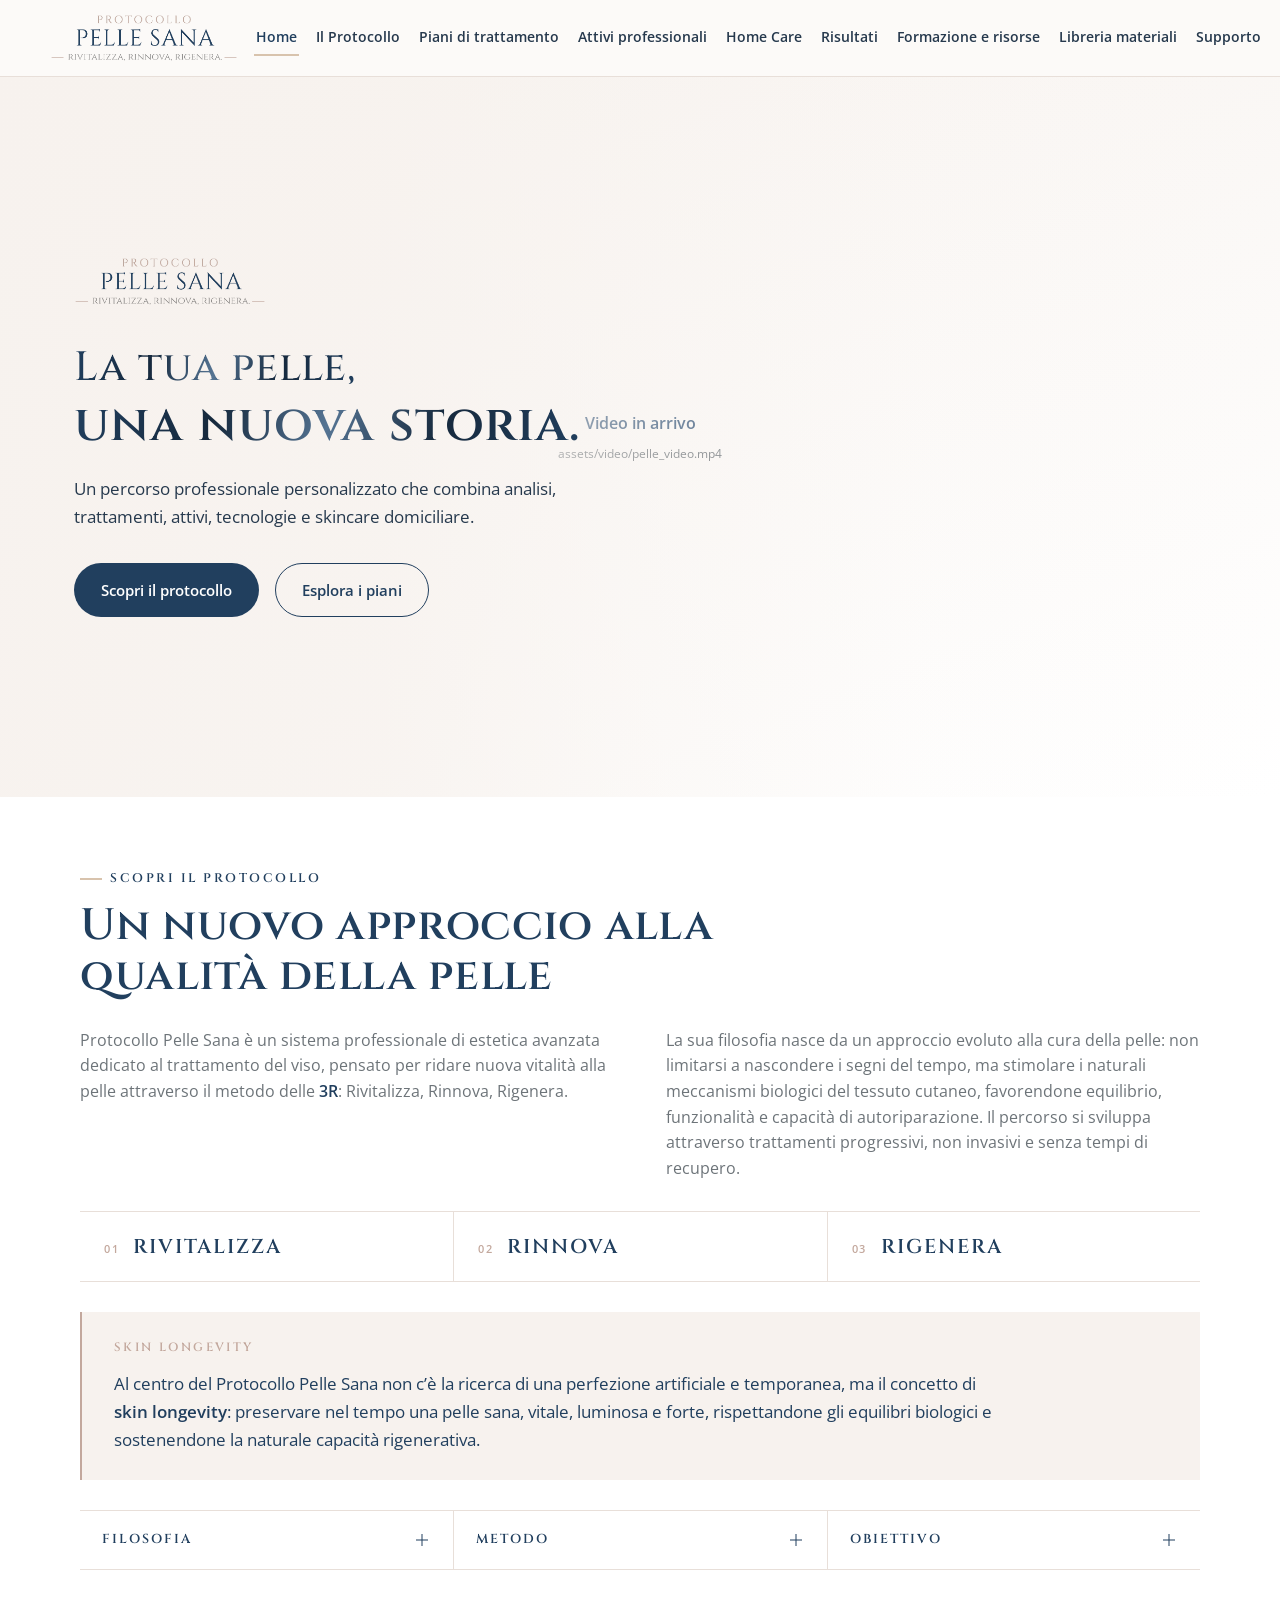
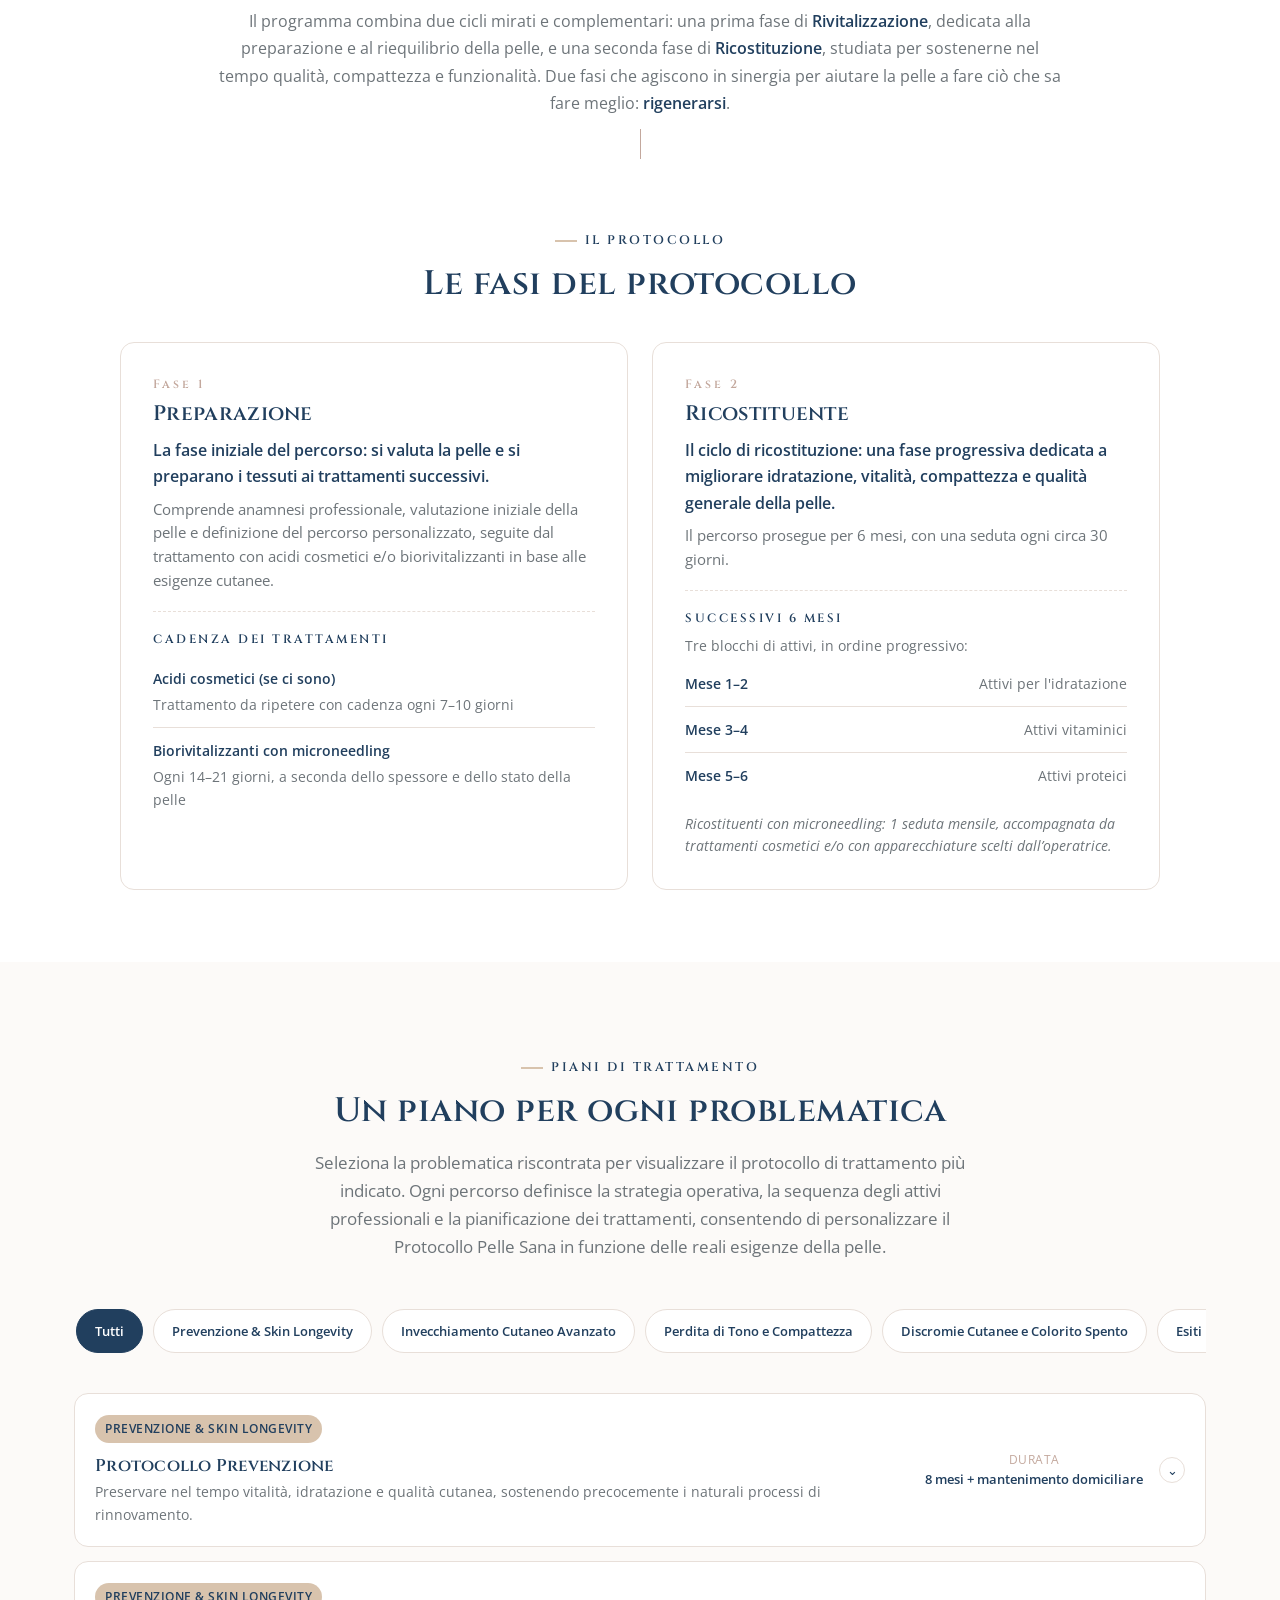
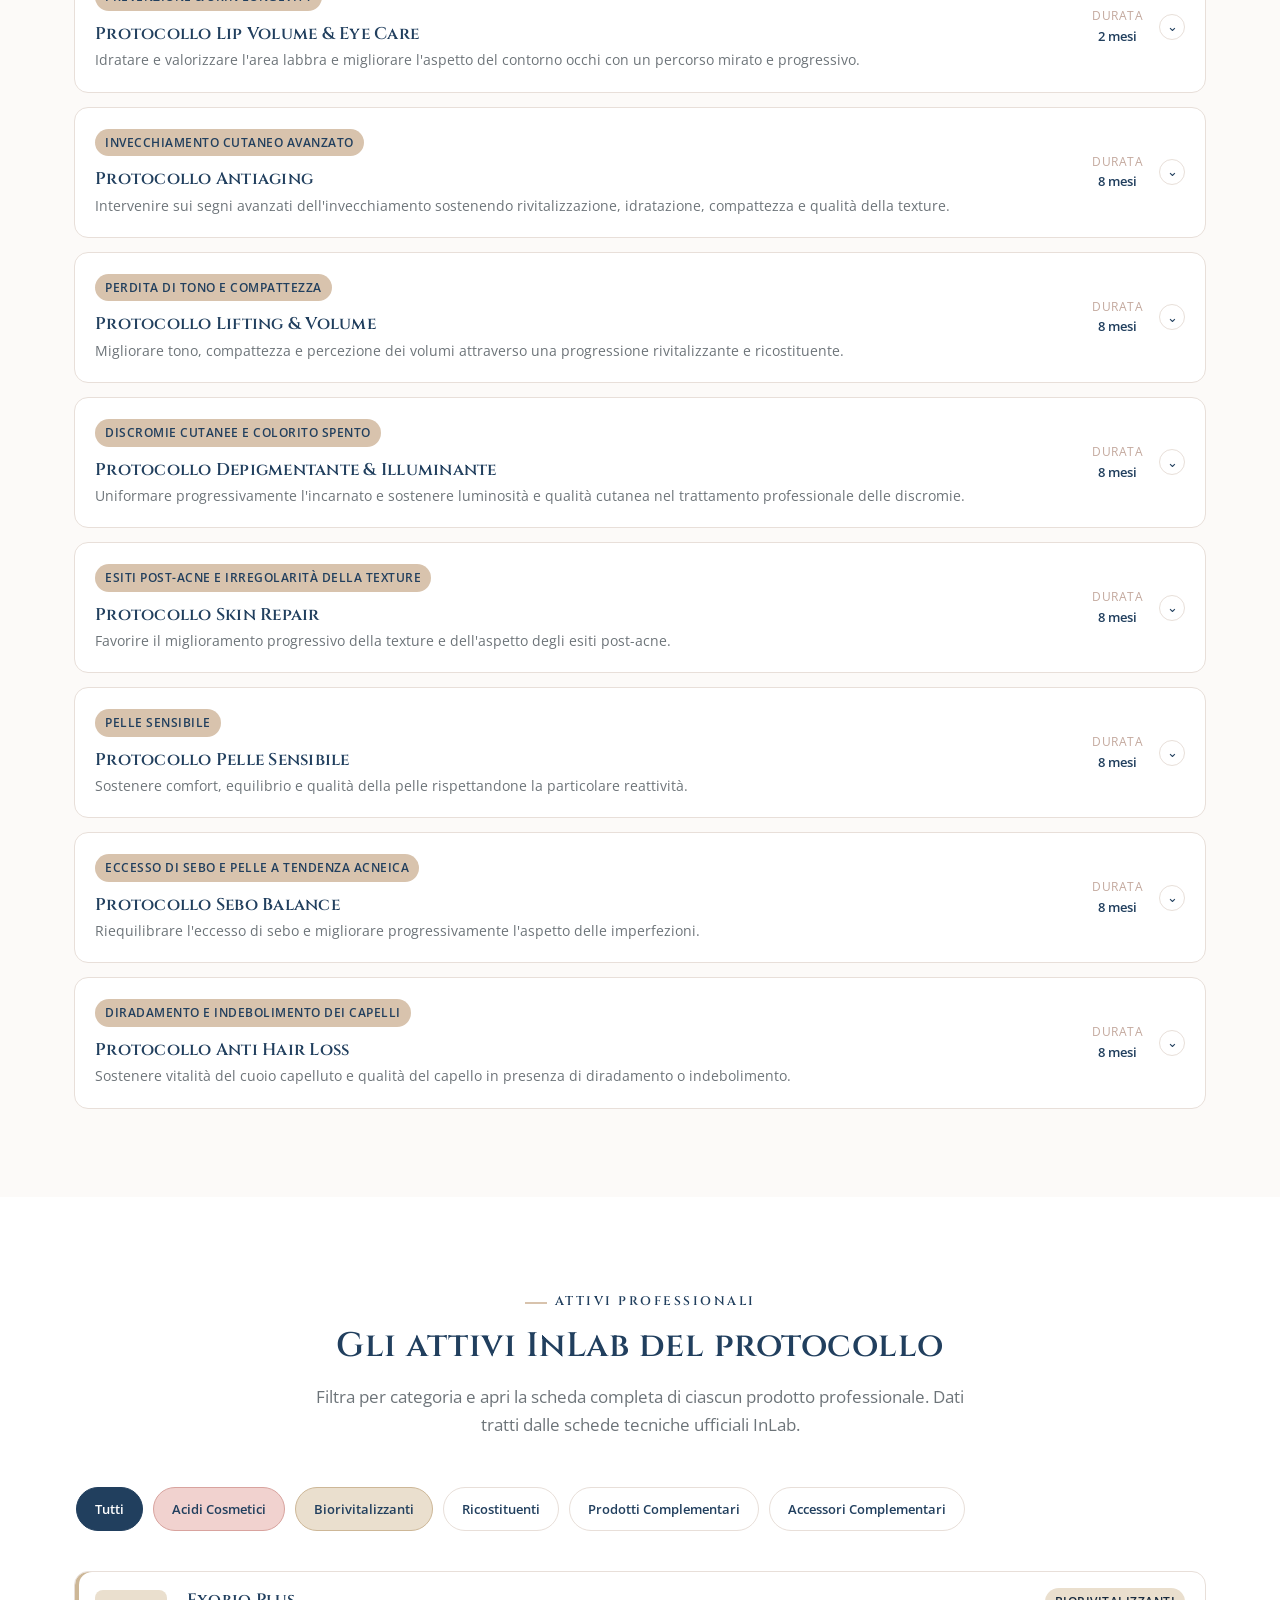
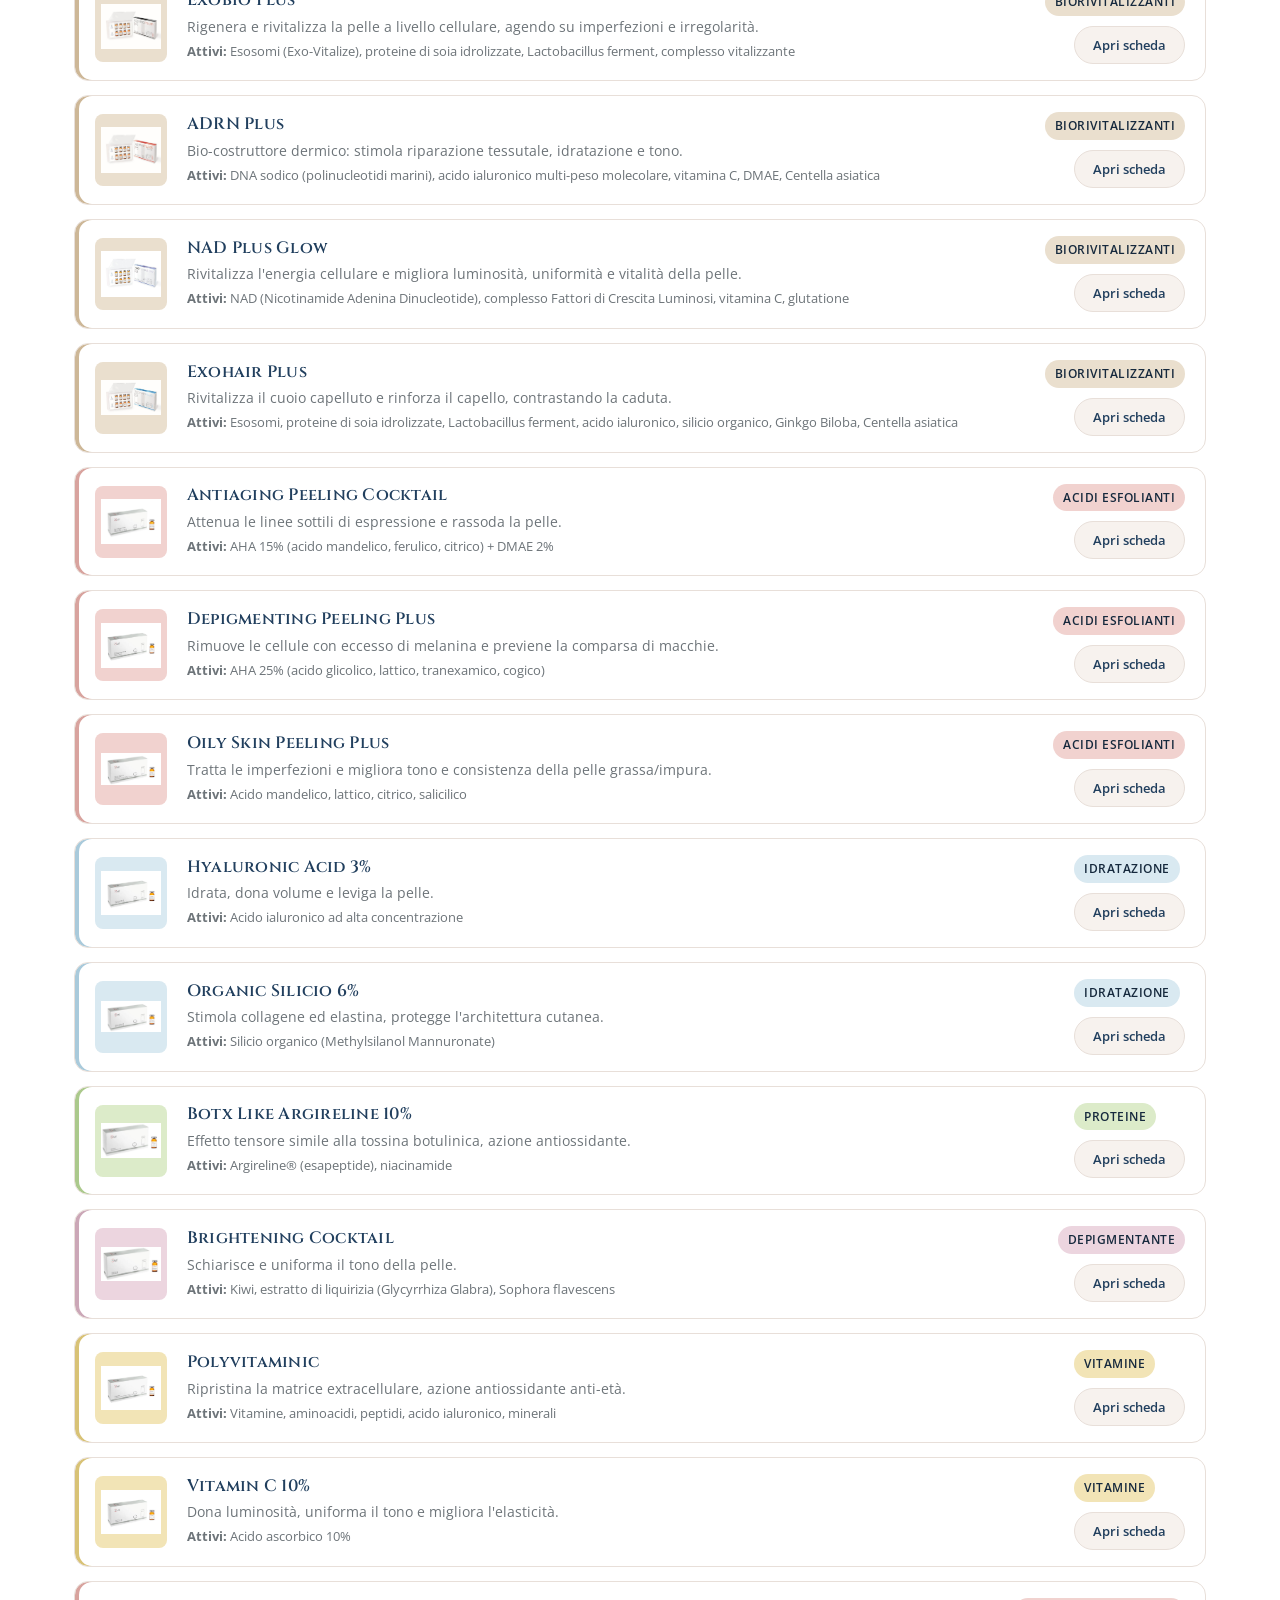
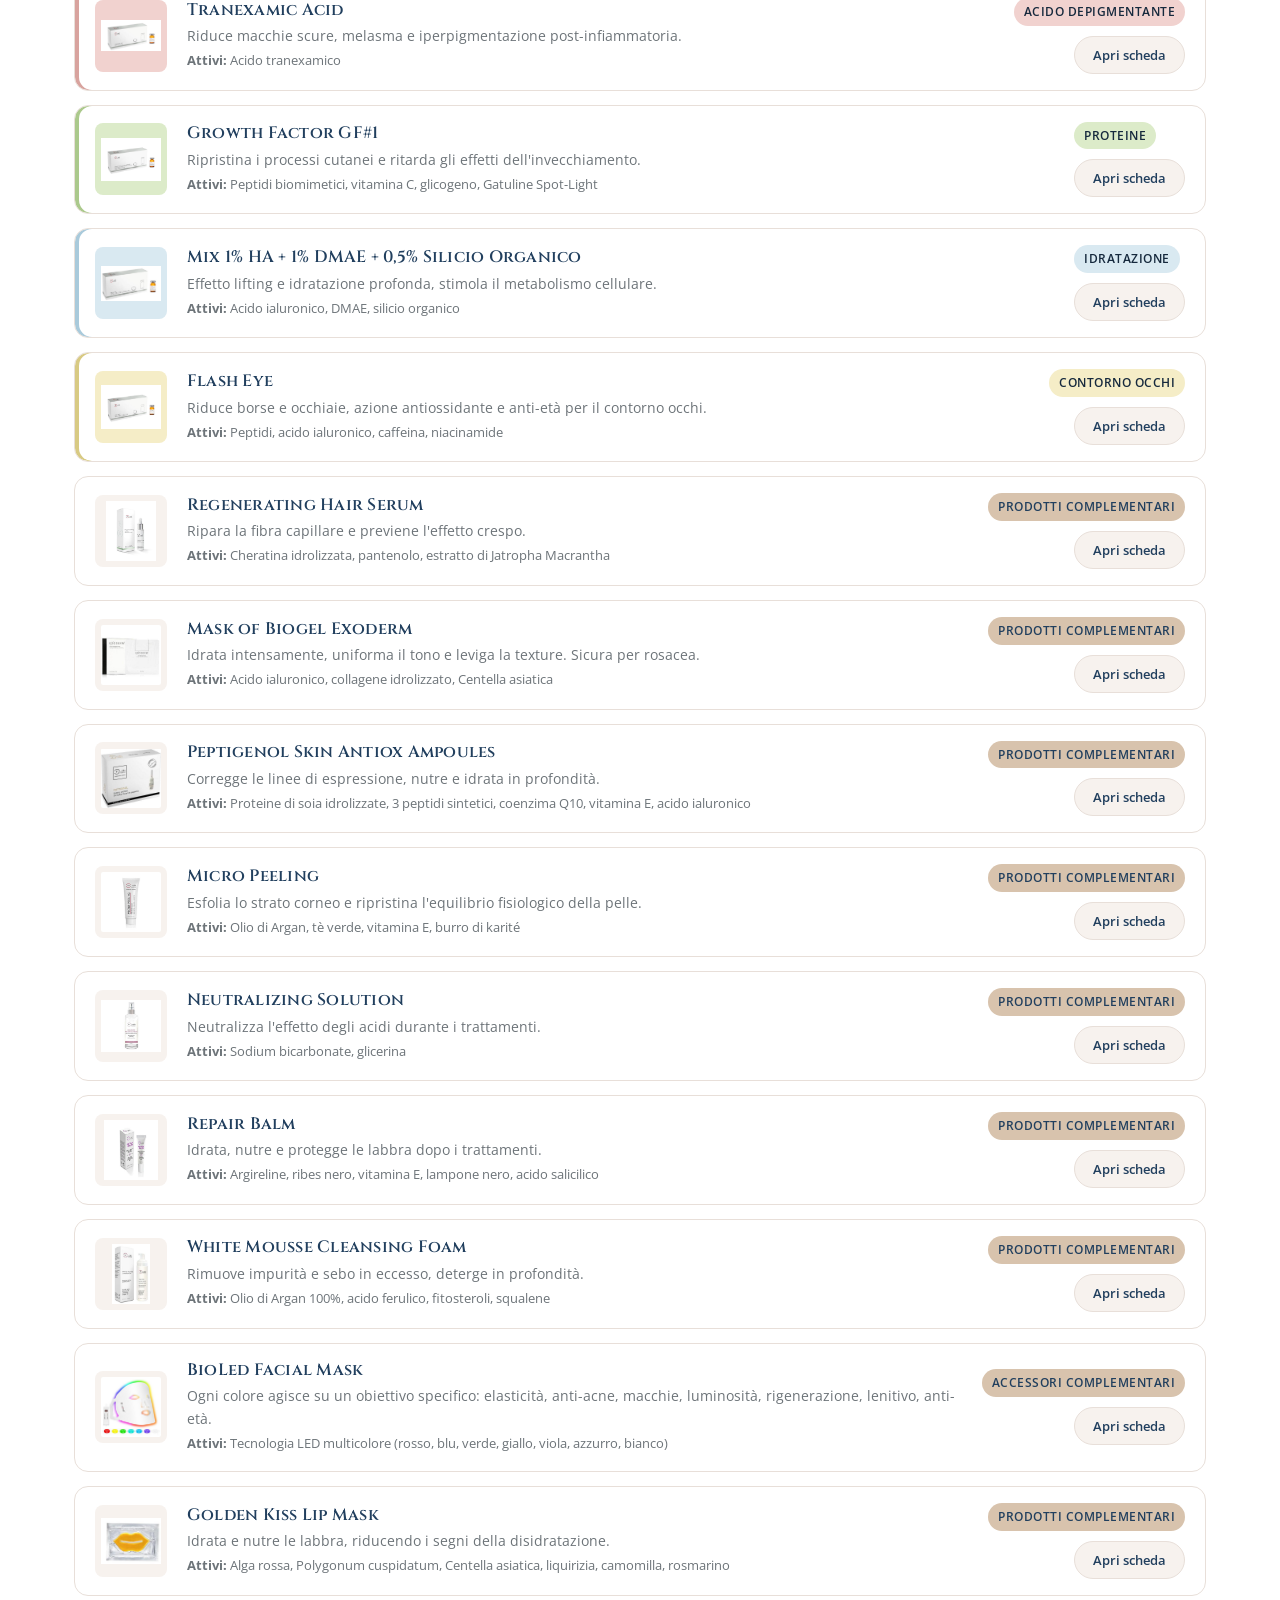
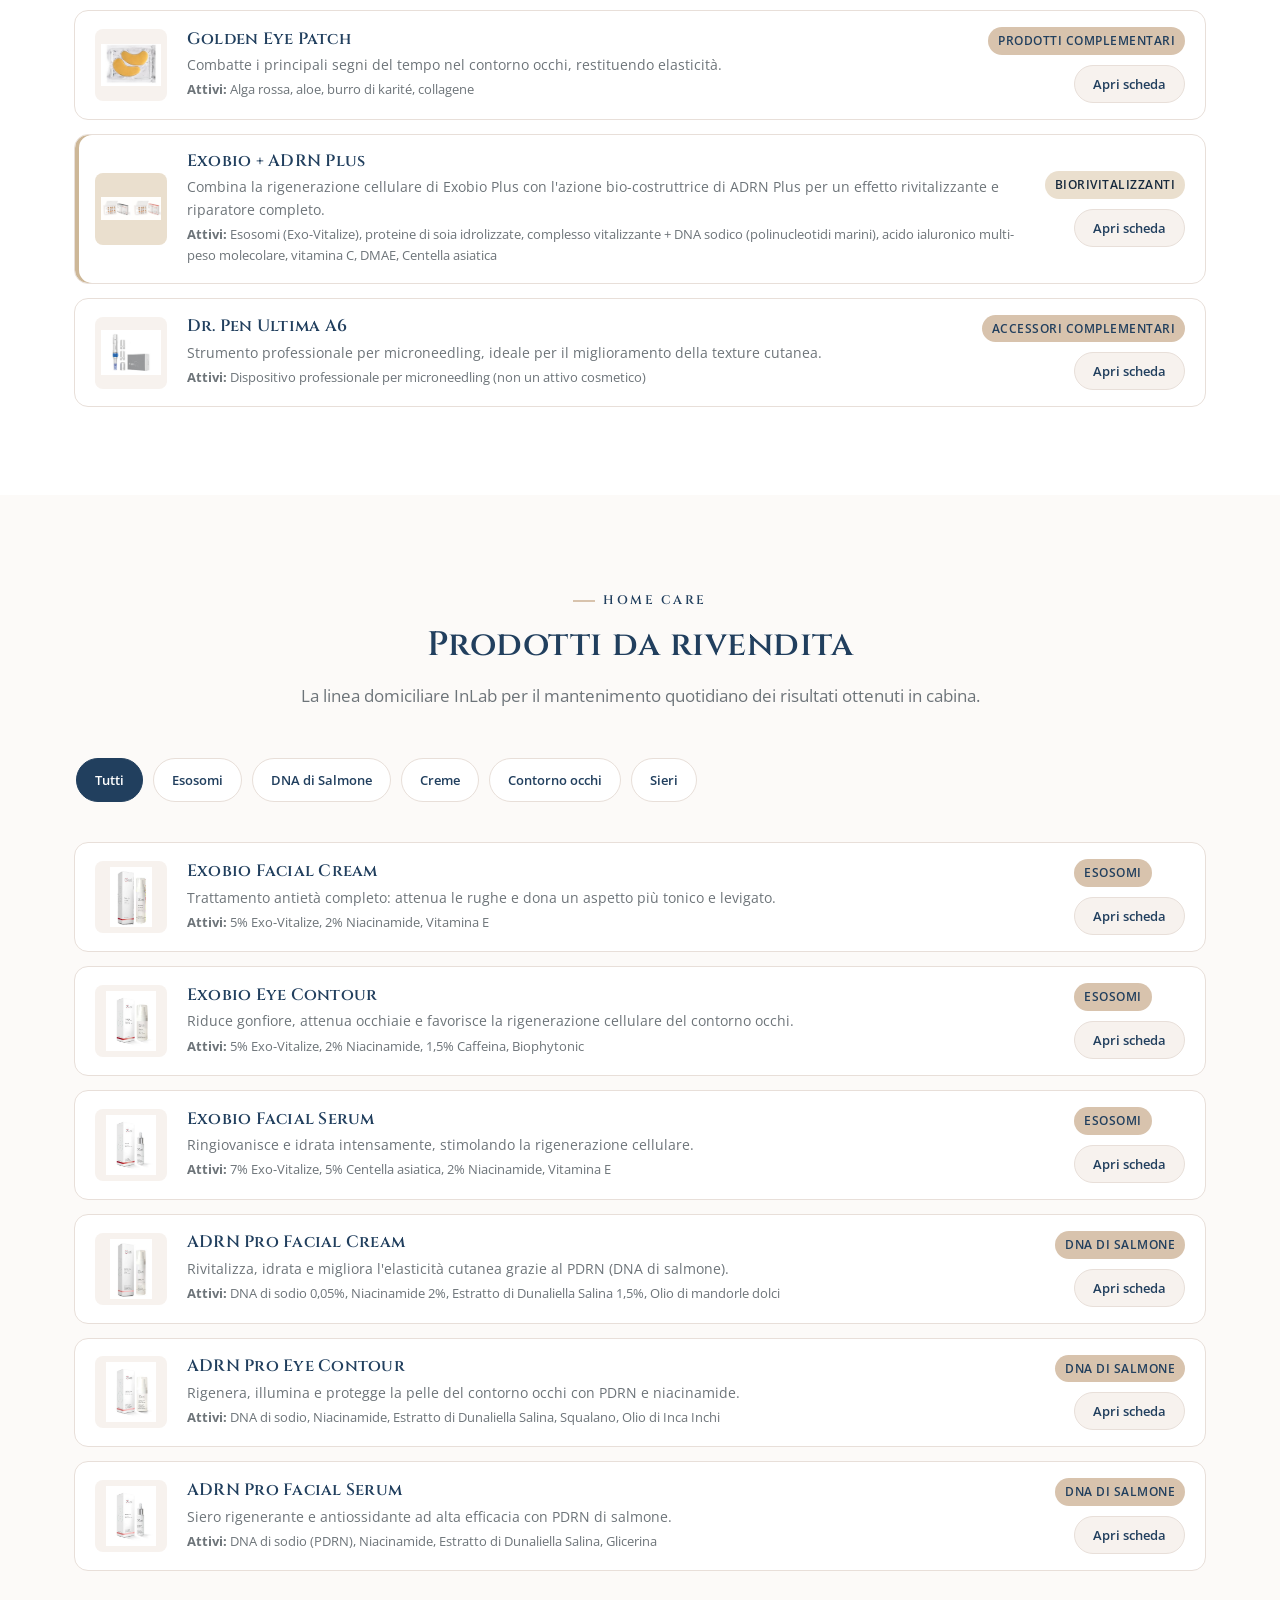
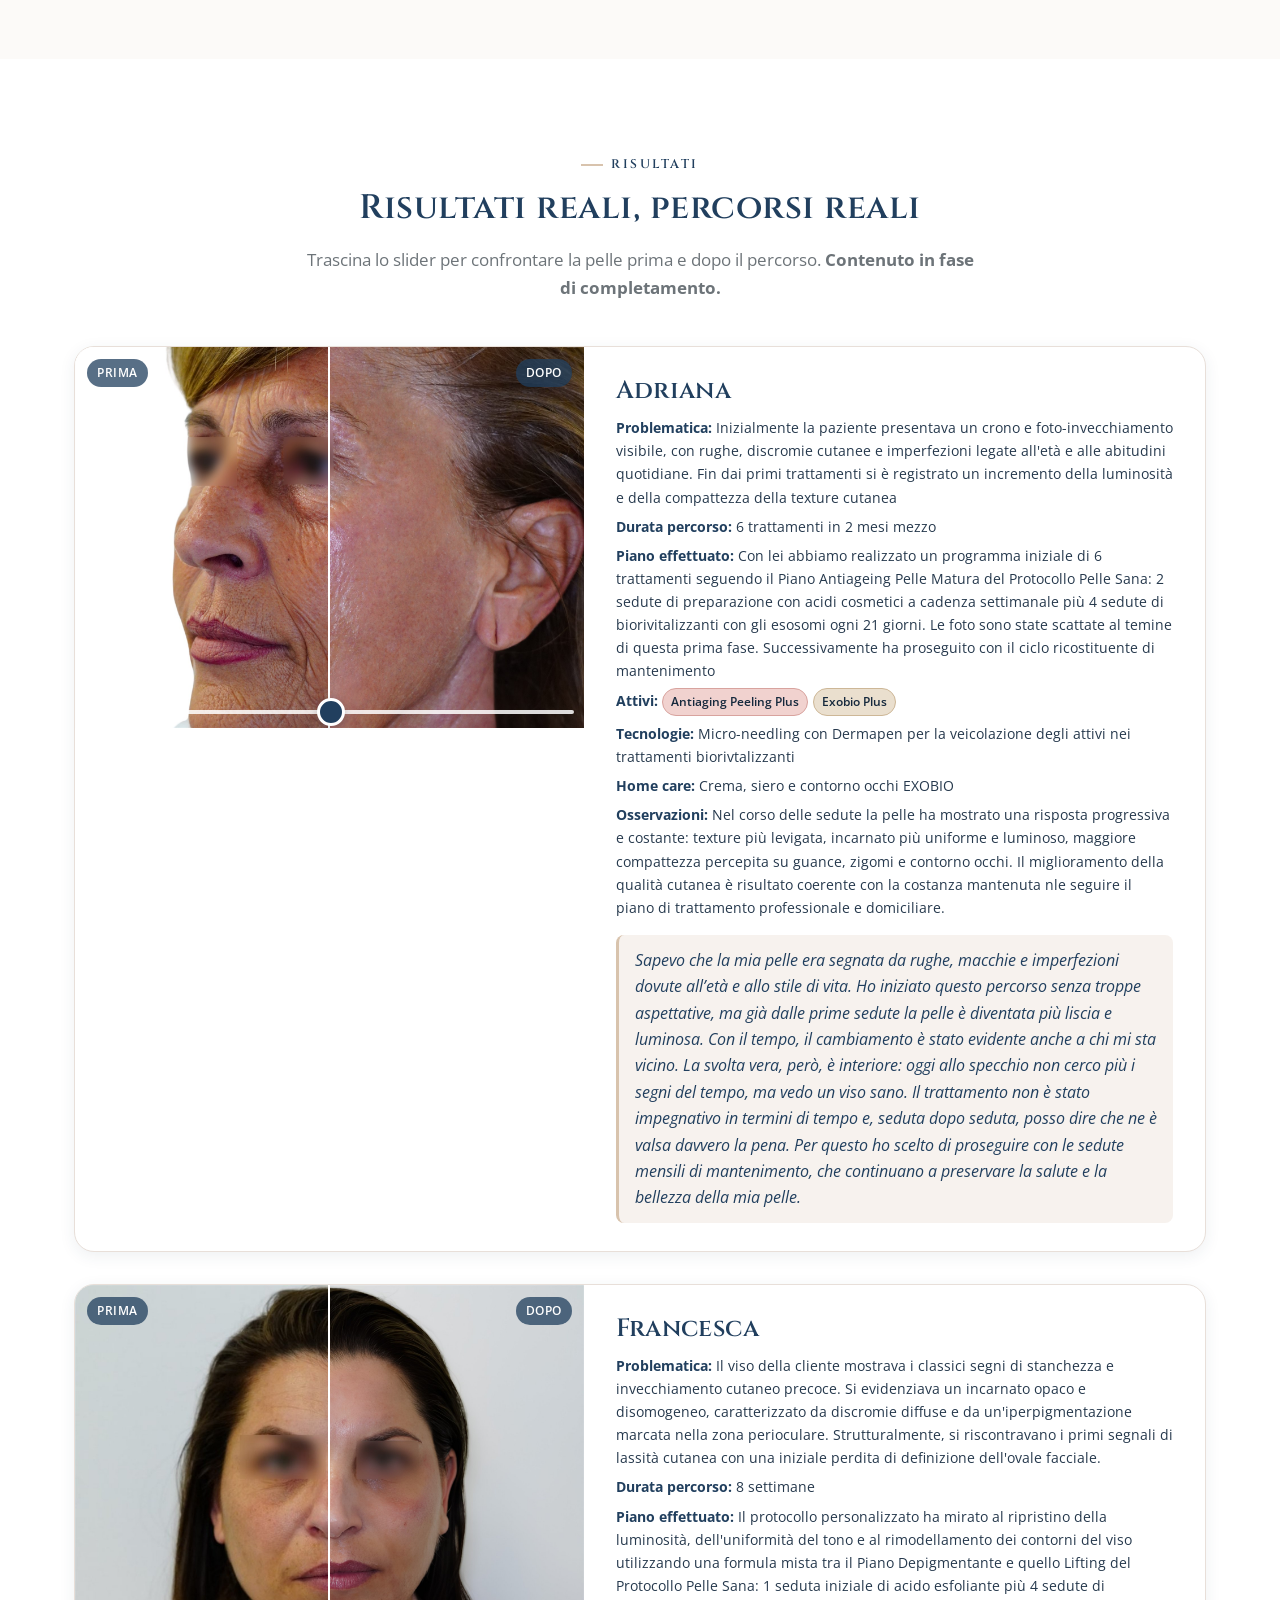
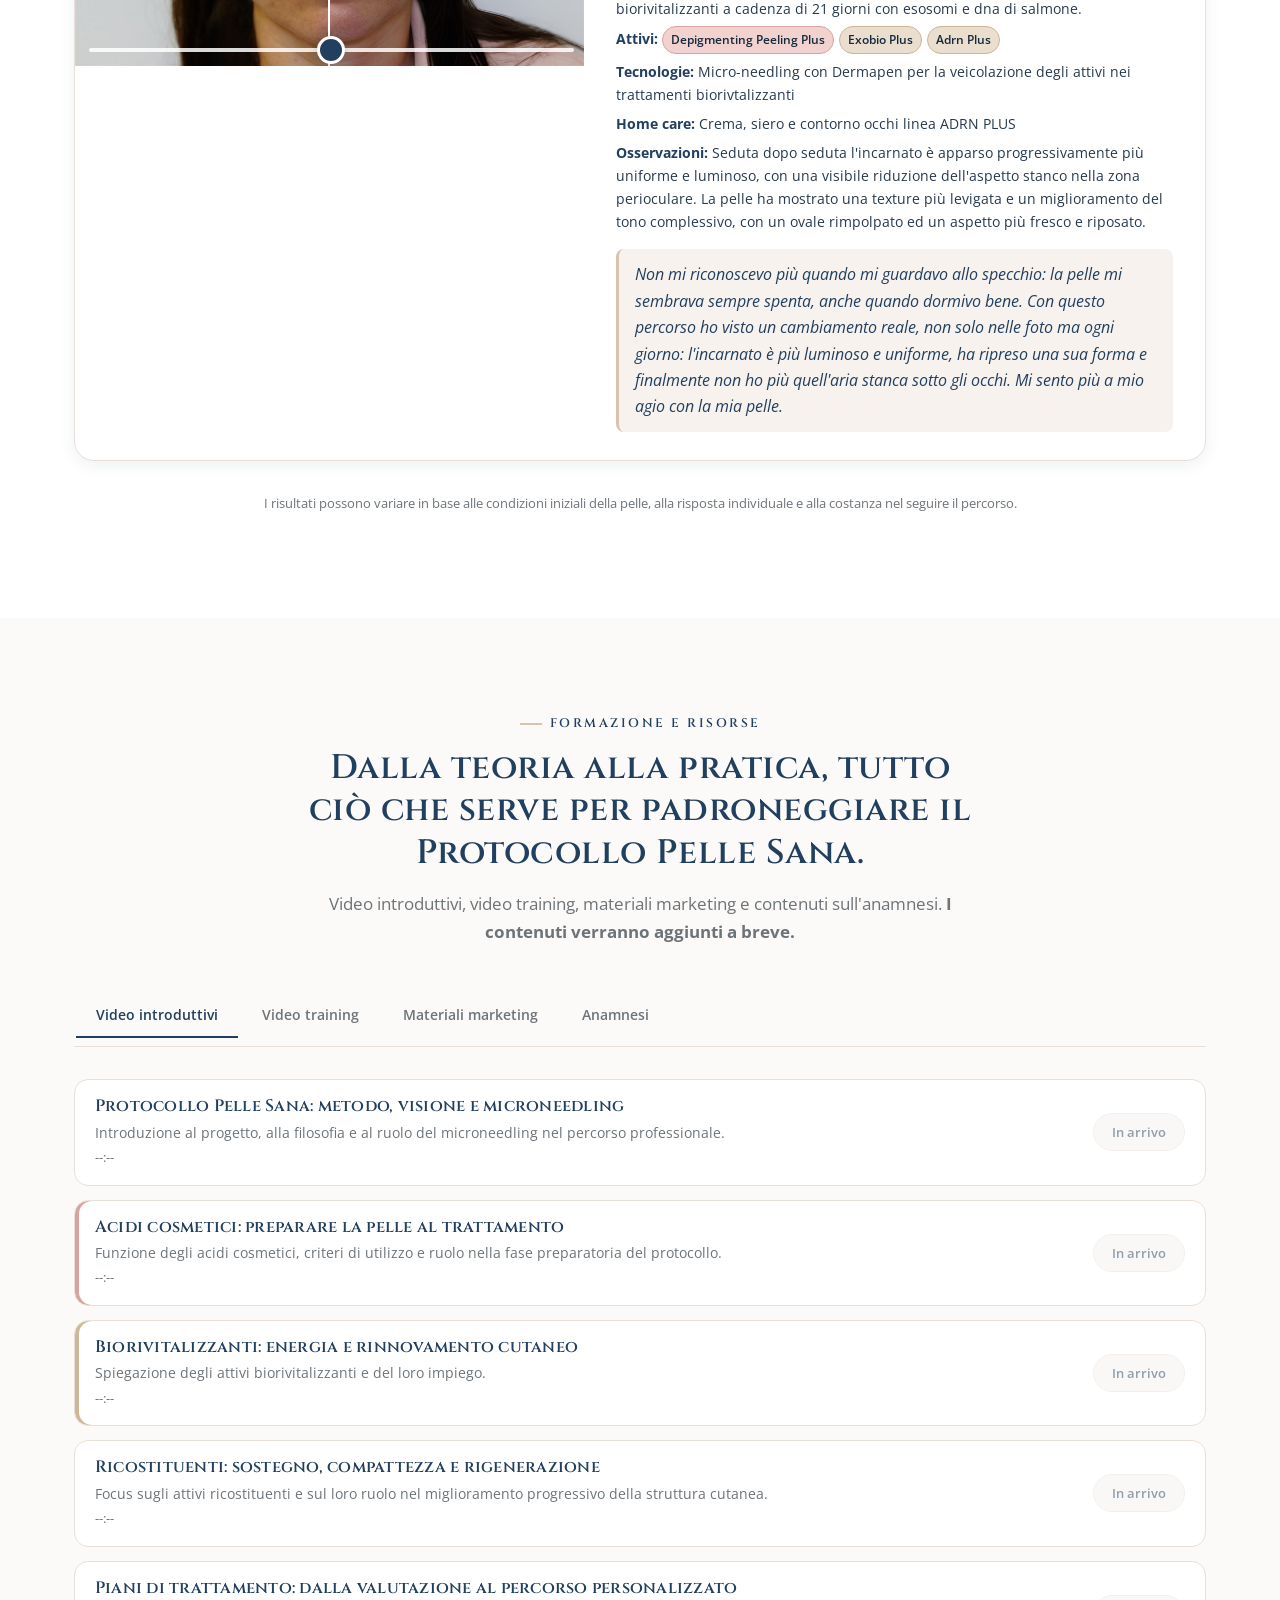
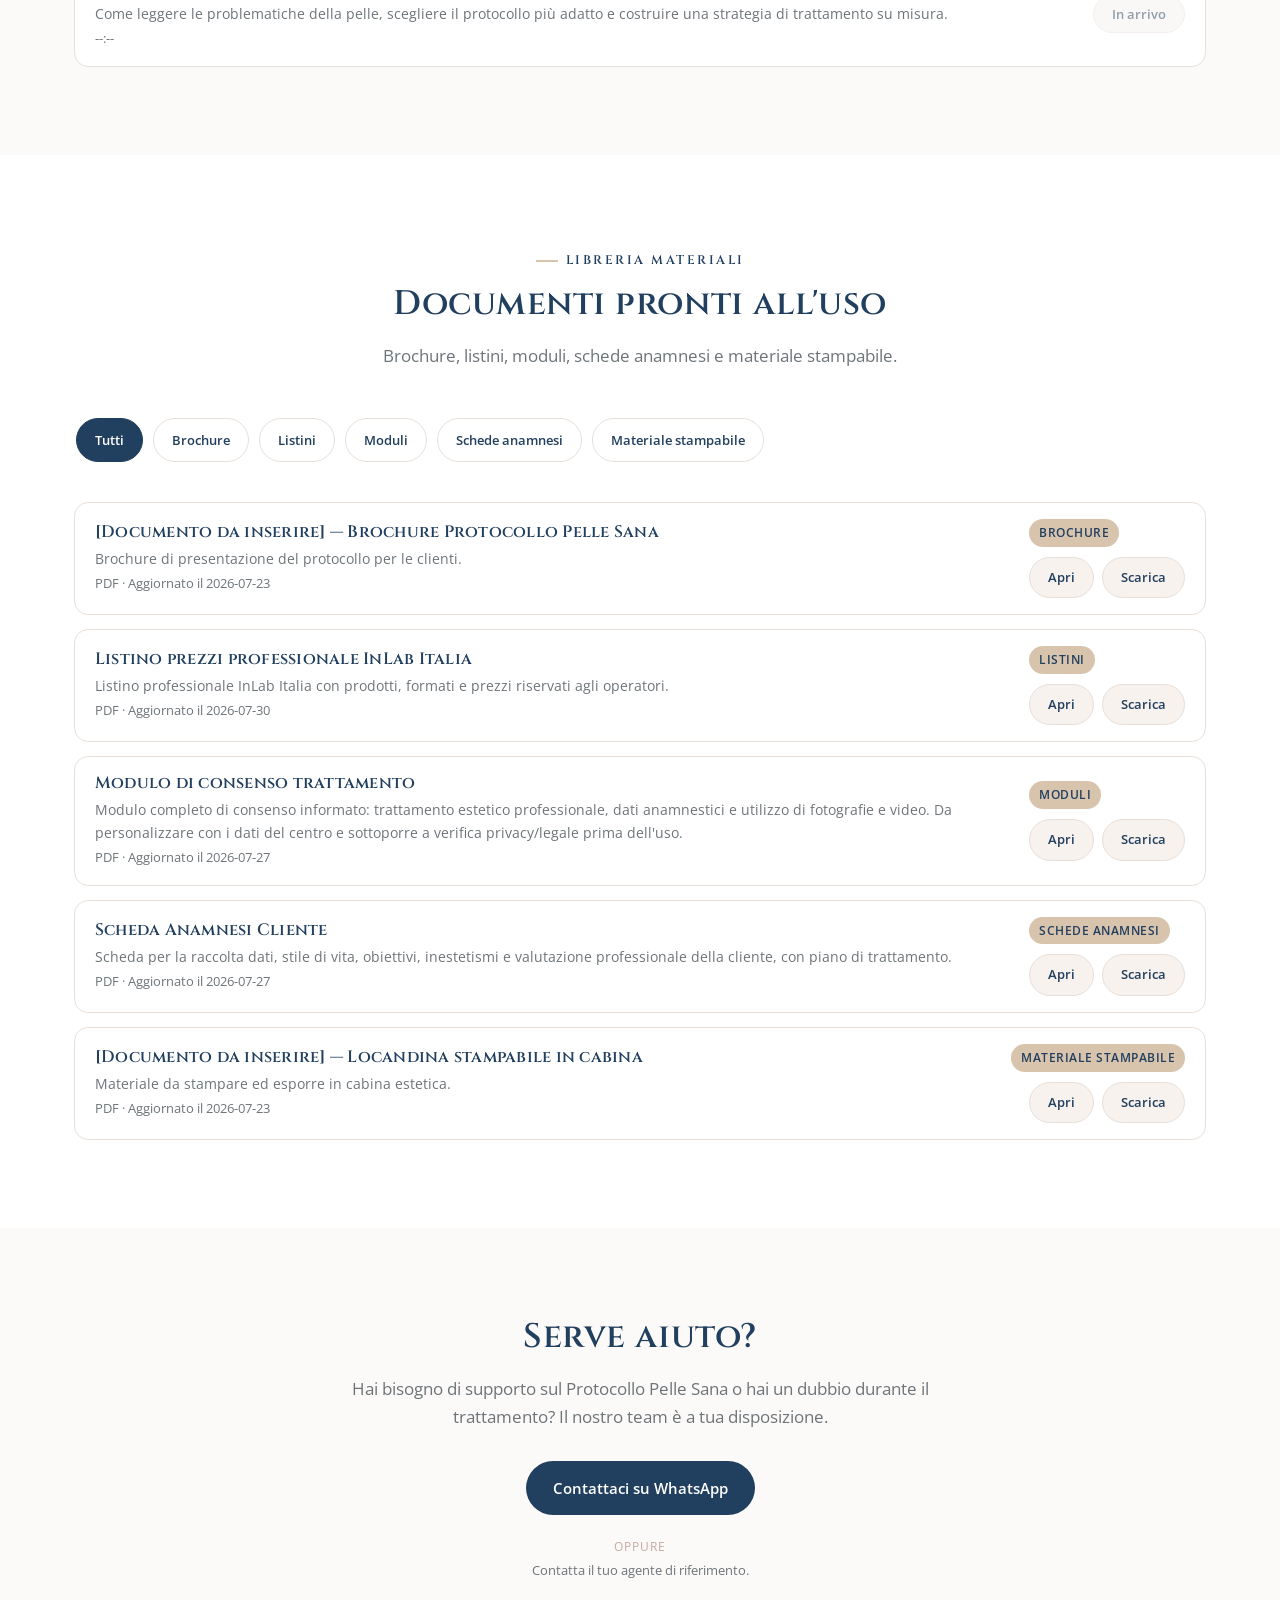
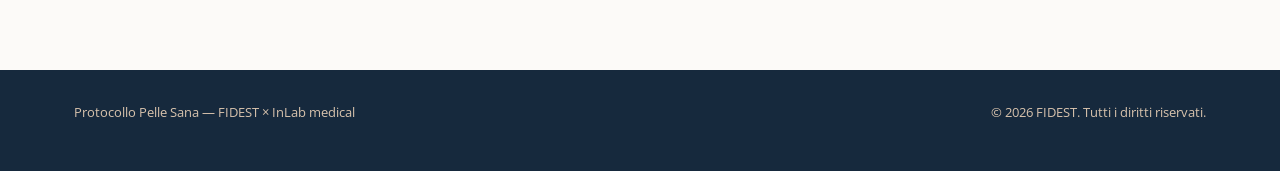
==== commit af5e6d30: "modifiche protocollo" ====
--- a/index.html
+++ b/index.html
@@ -148,6 +148,69 @@
              ================================================================= -->
         <section id="metodo" class="section section--alt">
             <div class="container">
+                <div class="protocol-discovery" aria-labelledby="protocol-discovery-title">
+                    <header class="protocol-discovery__head">
+                        <p class="eyebrow">Scopri il Protocollo</p>
+                        <h2 id="protocol-discovery-title">Un nuovo approccio alla qualità della pelle</h2>
+                    </header>
+
+                    <div class="protocol-discovery__intro">
+                        <p>
+                            Protocollo Pelle Sana è un sistema professionale di estetica avanzata dedicato al trattamento del viso, pensato per ridare nuova vitalità alla pelle attraverso il metodo delle <strong>3R</strong>: Rivitalizza, Rinnova, Rigenera.
+                        </p>
+                        <p>
+                            La sua filosofia nasce da un approccio evoluto alla cura della pelle: non limitarsi a nascondere i segni del tempo, ma stimolare i naturali meccanismi biologici del tessuto cutaneo, favorendone equilibrio, funzionalità e capacità di autoriparazione. Il percorso si sviluppa attraverso trattamenti progressivi, non invasivi e senza tempi di recupero.
+                        </p>
+                    </div>
+
+                    <ol class="protocol-discovery__three-r" aria-label="Metodo delle 3R">
+                        <li><span aria-hidden="true">01</span><strong>Rivitalizza</strong></li>
+                        <li><span aria-hidden="true">02</span><strong>Rinnova</strong></li>
+                        <li><span aria-hidden="true">03</span><strong>Rigenera</strong></li>
+                    </ol>
+
+                    <aside class="protocol-discovery__longevity">
+                        <p class="protocol-discovery__label">Skin longevity</p>
+                        <p>
+                            Al centro del Protocollo Pelle Sana non c’è la ricerca di una perfezione artificiale e temporanea, ma il concetto di <strong>skin longevity</strong>: preservare nel tempo una pelle sana, vitale, luminosa e forte, rispettandone gli equilibri biologici e sostenendone la naturale capacità rigenerativa.
+                        </p>
+                    </aside>
+
+                    <div class="protocol-discovery__principles">
+                        <details class="protocol-principle">
+                            <summary aria-expanded="false" aria-controls="protocol-principle-philosophy">
+                                <span>Filosofia</span><span class="protocol-principle__indicator" aria-hidden="true"></span>
+                            </summary>
+                            <div id="protocol-principle-philosophy" class="protocol-principle__content">
+                                <p>La filosofia del protocollo pone l’attenzione sulla rigenerazione e sul benessere dei tessuti, andando oltre il semplice trattamento dei segni visibili dell’invecchiamento.</p>
+                            </div>
+                        </details>
+                        <details class="protocol-principle">
+                            <summary aria-expanded="false" aria-controls="protocol-principle-method">
+                                <span>Metodo</span><span class="protocol-principle__indicator" aria-hidden="true"></span>
+                            </summary>
+                            <div id="protocol-principle-method" class="protocol-principle__content">
+                                <p>Il metodo viene costruito su misura a partire dall’anamnesi e dall’analisi fotografica del volto, valutato attraverso parametri specifici che vengono monitorati trattamento dopo trattamento.</p>
+                            </div>
+                        </details>
+                        <details class="protocol-principle">
+                            <summary aria-expanded="false" aria-controls="protocol-principle-goal">
+                                <span>Obiettivo</span><span class="protocol-principle__indicator" aria-hidden="true"></span>
+                            </summary>
+                            <div id="protocol-principle-goal" class="protocol-principle__content">
+                                <p>L’obiettivo è dare priorità alla salute e alla vitalità della pelle, adattando progressivamente il percorso alle sue reali esigenze.</p>
+                            </div>
+                        </details>
+                    </div>
+
+                    <div class="protocol-discovery__cycles">
+                        <p>
+                            Il programma combina due cicli mirati e complementari: una prima fase di <strong>Rivitalizzazione</strong>, dedicata alla preparazione e al riequilibrio della pelle, e una seconda fase di <strong>Ricostituzione</strong>, studiata per sostenerne nel tempo qualità, compattezza e funzionalità. Due fasi che agiscono in sinergia per aiutare la pelle a fare ciò che sa fare meglio: <strong>rigenerarsi</strong>.
+                        </p>
+                        <span class="protocol-discovery__continuation" aria-hidden="true"></span>
+                    </div>
+                </div>
+
                 <div class="phases-head">
                     <p class="eyebrow">Il Protocollo</p>
                     <h2 class="phases-head__title">Le fasi del protocollo</h2>
@@ -176,7 +239,9 @@
                     </p>
                 </div>
 
-                <div id="piani-filters" class="filter-bar" role="group" aria-label="Filtra i piani per problematica"></div>
+                <div class="filter-scroll-wrapper">
+                    <div id="piani-filters" class="filter-bar filter-scroll-track" role="group" aria-label="Filtra i piani per problematica"></div>
+                </div>
                 <div id="piani-list" class="list">
                     <!-- Generato da script.js — renderTreatmentPlans() -->
                 </div>
@@ -198,7 +263,9 @@
                     </p>
                 </div>
 
-                <div id="schede-filters" class="filter-bar" role="group" aria-label="Filtra gli attivi professionali per categoria"></div>
+                <div class="filter-scroll-wrapper">
+                    <div id="schede-filters" class="filter-bar filter-scroll-track" role="group" aria-label="Filtra gli attivi professionali per categoria"></div>
+                </div>
                 <p class="horizontal-scroll-hint" aria-hidden="true">
                     <span>Scorri per vedere altro</span>
                     <span class="horizontal-scroll-hint__arrow">→</span>
@@ -224,7 +291,9 @@
                     </p>
                 </div>
 
-                <div id="homecare-filters" class="filter-bar" role="group" aria-label="Filtra i prodotti home care per categoria"></div>
+                <div class="filter-scroll-wrapper">
+                    <div id="homecare-filters" class="filter-bar filter-scroll-track" role="group" aria-label="Filtra i prodotti home care per categoria"></div>
+                </div>
                 <p class="horizontal-scroll-hint" aria-hidden="true">
                     <span>Scorri per vedere altro</span>
                     <span class="horizontal-scroll-hint__arrow">→</span>
@@ -280,7 +349,9 @@
                     </p>
                 </div>
 
-                <div id="formazione-tabs" class="tabs" role="tablist" aria-label="Aree di formazione e risorse"></div>
+                <div class="filter-scroll-wrapper">
+                    <div id="formazione-tabs" class="tabs filter-scroll-track" role="tablist" aria-label="Aree di formazione e risorse"></div>
+                </div>
                 <div id="formazione-list" class="list">
                     <!-- Generato da script.js — renderFormazione() -->
                 </div>
@@ -301,7 +372,9 @@
                     </p>
                 </div>
 
-                <div id="materiali-filters" class="filter-bar" role="group" aria-label="Filtra i materiali per categoria"></div>
+                <div class="filter-scroll-wrapper">
+                    <div id="materiali-filters" class="filter-bar filter-scroll-track" role="group" aria-label="Filtra i materiali per categoria"></div>
+                </div>
                 <div id="materiali-list" class="list">
                     <!-- Generato da script.js — renderResources() -->
                 </div>
--- a/style.css
+++ b/style.css
@@ -730,6 +730,239 @@
     font-size: 14.5px;
 }
 
+/* --- Introduzione editoriale al Protocollo --- */
+
+.protocol-discovery {
+    width: 100%;
+    max-width: 1120px;
+    margin: 0 auto 64px;
+}
+
+#metodo.section {
+    padding-top: 64px;
+    padding-bottom: 72px;
+}
+
+.protocol-discovery,
+.protocol-discovery * {
+    min-width: 0;
+}
+
+.protocol-discovery__head {
+    max-width: 820px;
+    margin-bottom: 28px;
+}
+
+.protocol-discovery__head h2 {
+    margin: 0;
+    font-size: clamp(30px, 3.5vw, 44px);
+    line-height: 1.12;
+    overflow-wrap: anywhere;
+}
+
+.protocol-discovery__intro {
+    display: grid;
+    grid-template-columns: repeat(2, minmax(0, 1fr));
+    gap: 28px 52px;
+    max-width: none;
+}
+
+.protocol-discovery__intro p,
+.protocol-discovery__longevity p,
+.protocol-discovery__cycles p {
+    margin: 0;
+    overflow-wrap: break-word;
+}
+
+.protocol-discovery__intro p {
+    max-width: 68ch;
+    color: var(--text-soft);
+    font-size: 15.5px;
+    line-height: 1.65;
+}
+
+.protocol-discovery strong {
+    color: var(--navy);
+    font-weight: 600;
+}
+
+.protocol-discovery__three-r {
+    display: grid;
+    grid-template-columns: repeat(3, minmax(0, 1fr));
+    max-width: none;
+    margin: 30px 0;
+    padding: 0;
+    list-style: none;
+    border-top: 1px solid var(--border);
+    border-bottom: 1px solid var(--border);
+}
+
+.protocol-discovery__three-r li {
+    display: flex;
+    align-items: baseline;
+    gap: 14px;
+    min-width: 0;
+    padding: 18px 24px;
+}
+
+.protocol-discovery__three-r li + li {
+    border-left: 1px solid var(--border);
+}
+
+.protocol-discovery__three-r span {
+    color: var(--nude);
+    font-size: 11px;
+    font-weight: 600;
+    letter-spacing: 1.5px;
+}
+
+.protocol-discovery__three-r strong,
+.protocol-principle summary {
+    font-family: var(--font-heading);
+    text-transform: uppercase;
+}
+
+.protocol-discovery__three-r strong {
+    font-size: clamp(15px, 1.8vw, 20px);
+    letter-spacing: 2px;
+}
+
+.protocol-discovery__longevity {
+    position: relative;
+    max-width: none;
+    margin: 0;
+    padding: 26px 32px;
+    border-left: 2px solid var(--nude);
+    background: var(--ivory);
+}
+
+.protocol-discovery__label {
+    margin-bottom: 12px !important;
+    color: var(--nude);
+    font-family: var(--font-heading);
+    font-size: 12px;
+    font-weight: 600;
+    letter-spacing: 2.4px;
+    text-transform: uppercase;
+}
+
+.protocol-discovery__longevity p:last-child {
+    max-width: 88ch;
+    color: var(--navy);
+    font-size: 17px;
+    line-height: 1.65;
+}
+
+.protocol-discovery__principles {
+    display: grid;
+    grid-template-columns: repeat(3, minmax(0, 1fr));
+    gap: 0;
+    margin-top: 30px;
+    border-top: 1px solid var(--border);
+    border-bottom: 1px solid var(--border);
+}
+
+.protocol-principle {
+    min-width: 0;
+}
+
+.protocol-principle + .protocol-principle {
+    border-left: 1px solid var(--border);
+}
+
+.protocol-principle summary {
+    display: flex;
+    align-items: center;
+    justify-content: space-between;
+    min-height: 58px;
+    padding: 15px 22px;
+    color: var(--navy);
+    font-size: 13px;
+    font-weight: 600;
+    letter-spacing: 2px;
+    cursor: pointer;
+    list-style: none;
+    transition: background-color 0.2s ease, color 0.2s ease;
+}
+
+.protocol-principle summary::-webkit-details-marker {
+    display: none;
+}
+
+.protocol-principle summary:hover,
+.protocol-principle summary:focus-visible,
+.protocol-principle[open] summary {
+    background: var(--ivory);
+}
+
+.protocol-principle__indicator {
+    position: relative;
+    flex: 0 0 18px;
+    width: 18px;
+    height: 18px;
+}
+
+.protocol-principle__indicator::before,
+.protocol-principle__indicator::after {
+    content: "";
+    position: absolute;
+    top: 50%;
+    left: 50%;
+    width: 12px;
+    border-top: 1px solid currentColor;
+    transform: translate(-50%, -50%);
+    transition: transform 0.25s ease;
+}
+
+.protocol-principle__indicator::after {
+    transform: translate(-50%, -50%) rotate(90deg);
+}
+
+.protocol-principle[open] .protocol-principle__indicator::after {
+    transform: translate(-50%, -50%) rotate(0deg);
+}
+
+.protocol-principle__content {
+    animation: protocol-principle-in 0.28s ease both;
+}
+
+.protocol-principle__content p {
+    max-width: 68ch;
+    margin: 0;
+    padding: 4px 24px 28px;
+    color: var(--text-soft);
+    font-size: 14.5px;
+    line-height: 1.7;
+}
+
+@keyframes protocol-principle-in {
+    from { opacity: 0; transform: translateY(-5px); }
+    to { opacity: 1; transform: none; }
+}
+
+.protocol-discovery__cycles {
+    position: relative;
+    max-width: 900px;
+    margin: 38px auto 0;
+    padding: 0 28px 42px;
+    text-align: center;
+}
+
+.protocol-discovery__cycles p {
+    color: var(--text-soft);
+    font-size: 16px;
+    line-height: 1.7;
+}
+
+.protocol-discovery__continuation {
+    position: absolute;
+    bottom: 0;
+    left: 50%;
+    width: 1px;
+    height: 30px;
+    background: var(--nude);
+}
+
 .phases-head {
     max-width: 560px;
     margin: 0 auto 8px;
@@ -938,11 +1171,45 @@
    7. FILTRI E TAB
    ========================================================================= */
 
+.filter-scroll-wrapper {
+    position: relative;
+    width: 100%;
+    max-width: 100%;
+    margin-bottom: 32px;
+    overflow: hidden;
+    contain: inline-size;
+}
+
+.filter-scroll-track,
+.filter-bar,
+.tabs {
+    display: flex;
+    flex-wrap: nowrap;
+    align-items: center;
+    width: 100%;
+    max-width: 100%;
+    min-height: 52px;
+    margin: 0;
+    padding: 4px 2px 8px;
+    overflow-x: auto;
+    overflow-y: hidden;
+    overscroll-behavior-inline: contain;
+    scroll-padding-inline: 2px;
+    scroll-snap-type: x proximity;
+    scrollbar-width: none;
+    -webkit-overflow-scrolling: touch;
+}
+
+.filter-scroll-track::-webkit-scrollbar,
+.filter-bar::-webkit-scrollbar,
+.tabs::-webkit-scrollbar {
+    display: none;
+    width: 0;
+    height: 0;
+}
+
 .filter-bar {
-    display: flex;
-    flex-wrap: wrap;
     gap: 10px;
-    margin-bottom: 32px;
 }
 
 .horizontal-scroll-hint {
@@ -955,6 +1222,9 @@
 }
 
 .filter-chip {
+    flex: 0 0 auto;
+    min-width: max-content;
+    min-height: 44px;
     padding: 8px 18px;
     border-radius: 100px;
     border: 1px solid var(--border);
@@ -963,6 +1233,9 @@
     font-size: 13px;
     font-weight: 600;
     cursor: pointer;
+    line-height: 1.25;
+    white-space: nowrap;
+    scroll-snap-align: start;
     transition: background-color 0.2s ease, color 0.2s ease, border-color 0.2s ease;
 }
 
@@ -977,14 +1250,14 @@
 }
 
 .tabs {
-    display: flex;
-    flex-wrap: wrap;
     gap: 4px;
     border-bottom: 1px solid var(--border);
-    margin-bottom: 32px;
 }
 
 .tab-btn {
+    flex: 0 0 auto;
+    min-width: max-content;
+    min-height: 44px;
     padding: 12px 20px;
     border: none;
     background: transparent;
@@ -993,7 +1266,9 @@
     font-weight: 600;
     cursor: pointer;
     border-bottom: 2px solid transparent;
-    margin-bottom: -1px;
+    line-height: 1.25;
+    white-space: nowrap;
+    scroll-snap-align: start;
     transition: color 0.2s ease, border-color 0.2s ease;
 }
 
@@ -2014,6 +2289,9 @@
     }
 
     .phases__item,
+    .protocol-principle__content,
+    .protocol-principle__indicator::before,
+    .protocol-principle__indicator::after,
     .horizontal-scroll-hint__arrow,
     .modal[open] {
         opacity: 1;
@@ -2062,30 +2340,27 @@
 }
 
 @media (max-width: 960px) {
+    .protocol-discovery__intro {
+        grid-template-columns: 1fr;
+        gap: 22px;
+    }
+
+    .protocol-discovery__intro p {
+        max-width: 72ch;
+    }
+
+    .protocol-discovery__principles {
+        grid-template-columns: 1fr;
+    }
+
+    .protocol-principle + .protocol-principle {
+        border-top: 1px solid var(--border);
+        border-left: none;
+    }
+
     .video-hero__media {
         height: 74vh;
         min-height: 660px;
-    }
-
-    .filter-bar,
-    .tabs {
-        flex-wrap: nowrap;
-        overflow-x: auto;
-        overscroll-behavior-inline: contain;
-        scrollbar-width: none;
-        -webkit-overflow-scrolling: touch;
-    }
-
-    .filter-bar::-webkit-scrollbar,
-    .tabs::-webkit-scrollbar {
-        display: none;
-    }
-
-    .filter-chip,
-    .tab-btn {
-        flex: 0 0 auto;
-        min-height: 44px;
-        white-space: nowrap;
     }
 
     .modal {
@@ -2128,6 +2403,76 @@
         max-width: 100%;
         overflow-x: hidden;
         overflow-x: clip;
+    }
+
+    .protocol-discovery {
+        margin-bottom: 48px;
+    }
+
+    #metodo.section {
+        padding-top: 48px;
+        padding-bottom: 56px;
+    }
+
+    .protocol-discovery__head {
+        margin-bottom: 22px;
+    }
+
+    .protocol-discovery__head h2 {
+        font-size: clamp(25px, 8vw, 34px);
+    }
+
+    .protocol-discovery__intro p,
+    .protocol-discovery__cycles p {
+        font-size: 15px;
+        line-height: 1.7;
+    }
+
+    .protocol-discovery__three-r {
+        grid-template-columns: 1fr;
+        margin: 28px 0;
+    }
+
+    .protocol-discovery__three-r li {
+        min-height: 58px;
+        padding: 18px 12px;
+    }
+
+    .protocol-discovery__three-r li + li {
+        border-top: 1px solid var(--border);
+        border-left: none;
+    }
+
+    .protocol-discovery__three-r strong {
+        font-size: 16px;
+    }
+
+    .protocol-discovery__longevity {
+        padding: 24px 20px;
+    }
+
+    .protocol-discovery__longevity p:last-child {
+        font-size: 15.5px;
+        line-height: 1.7;
+    }
+
+    .protocol-discovery__principles {
+        margin-top: 28px;
+    }
+
+    .protocol-principle summary {
+        min-height: 56px;
+        padding: 16px 12px;
+    }
+
+    .protocol-principle__content p {
+        padding: 2px 12px 24px;
+    }
+
+    .protocol-discovery__cycles {
+        margin-top: 34px;
+        padding-right: 0;
+        padding-left: 0;
     }
 
     .site-header__inner {
@@ -2337,8 +2682,7 @@
         line-height: 1.55;
     }
 
-    .filter-bar,
-    .tabs {
+    .filter-scroll-wrapper {
         margin-bottom: 22px;
     }
 
@@ -2635,6 +2979,7 @@
 @media print {
     .site-header,
     .nav-toggle,
+    .filter-scroll-wrapper,
     .filter-bar,
     .tabs,
     .video-hero__media,
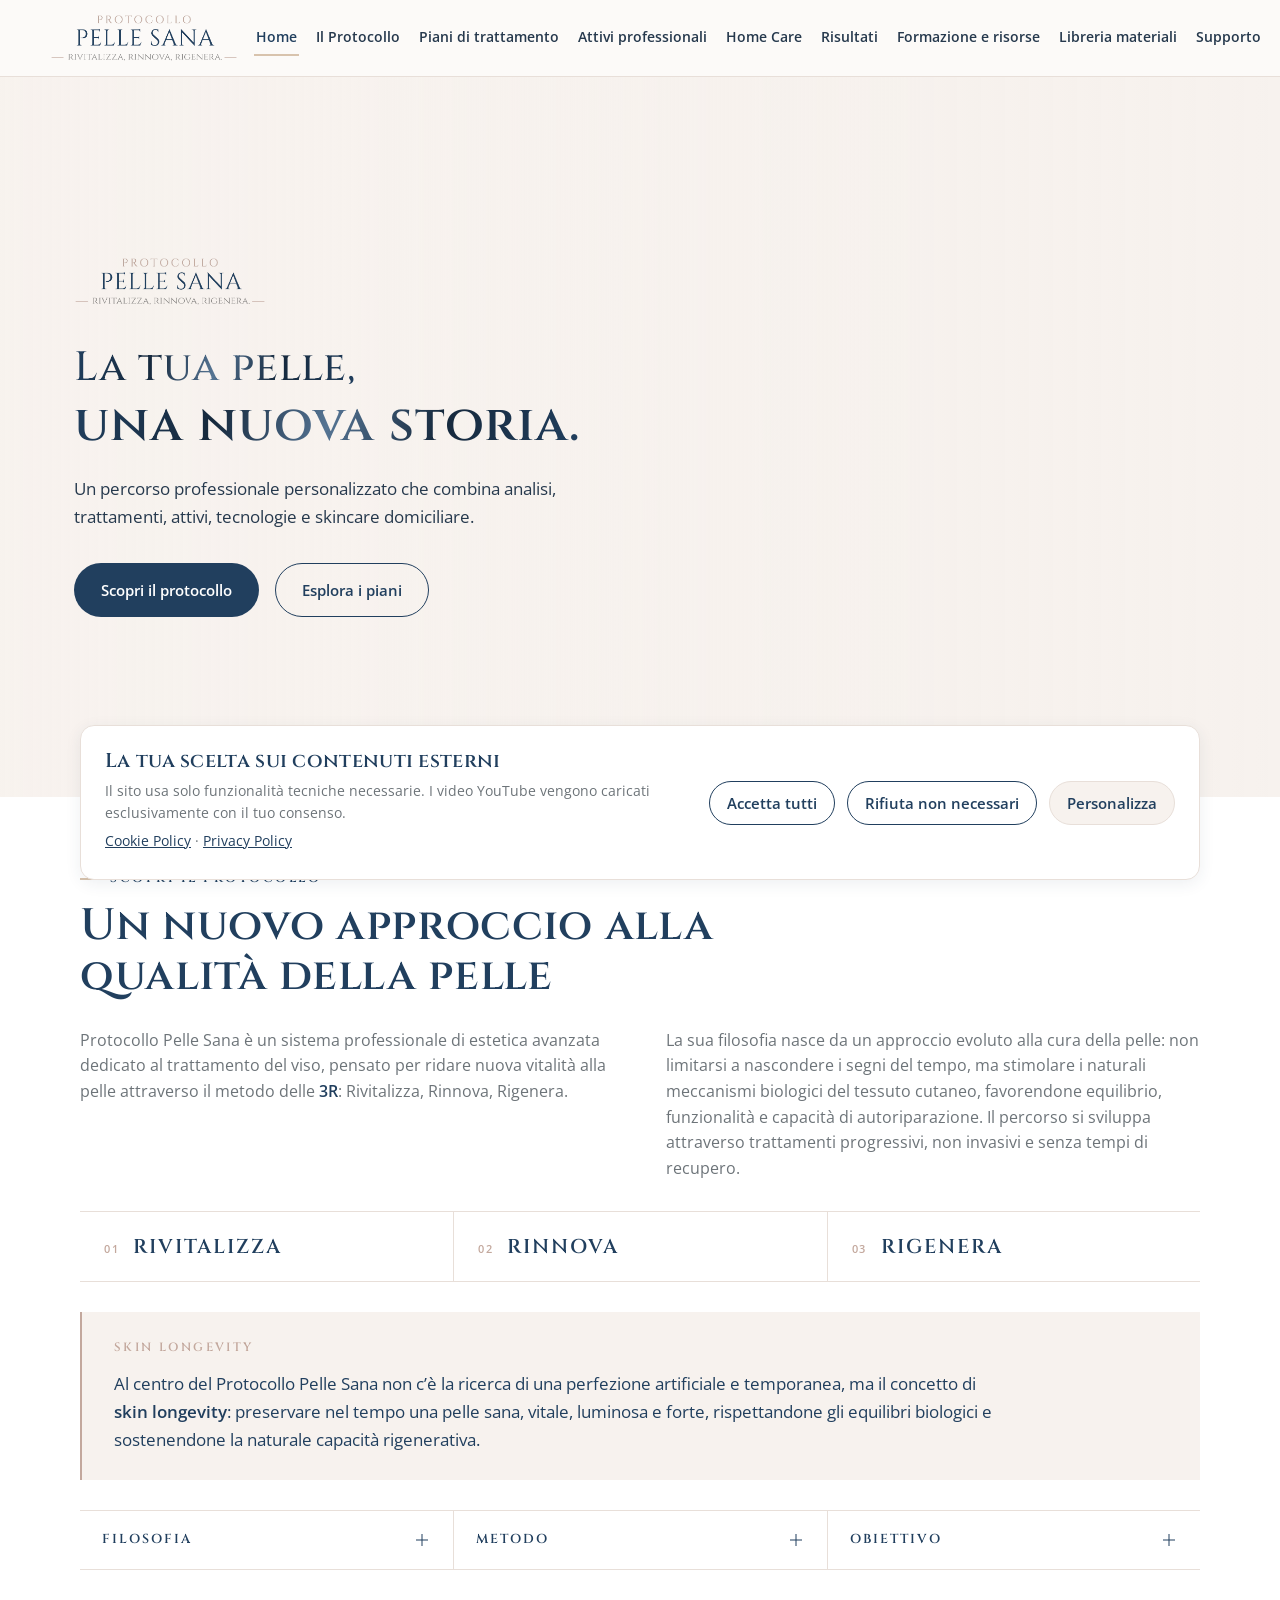
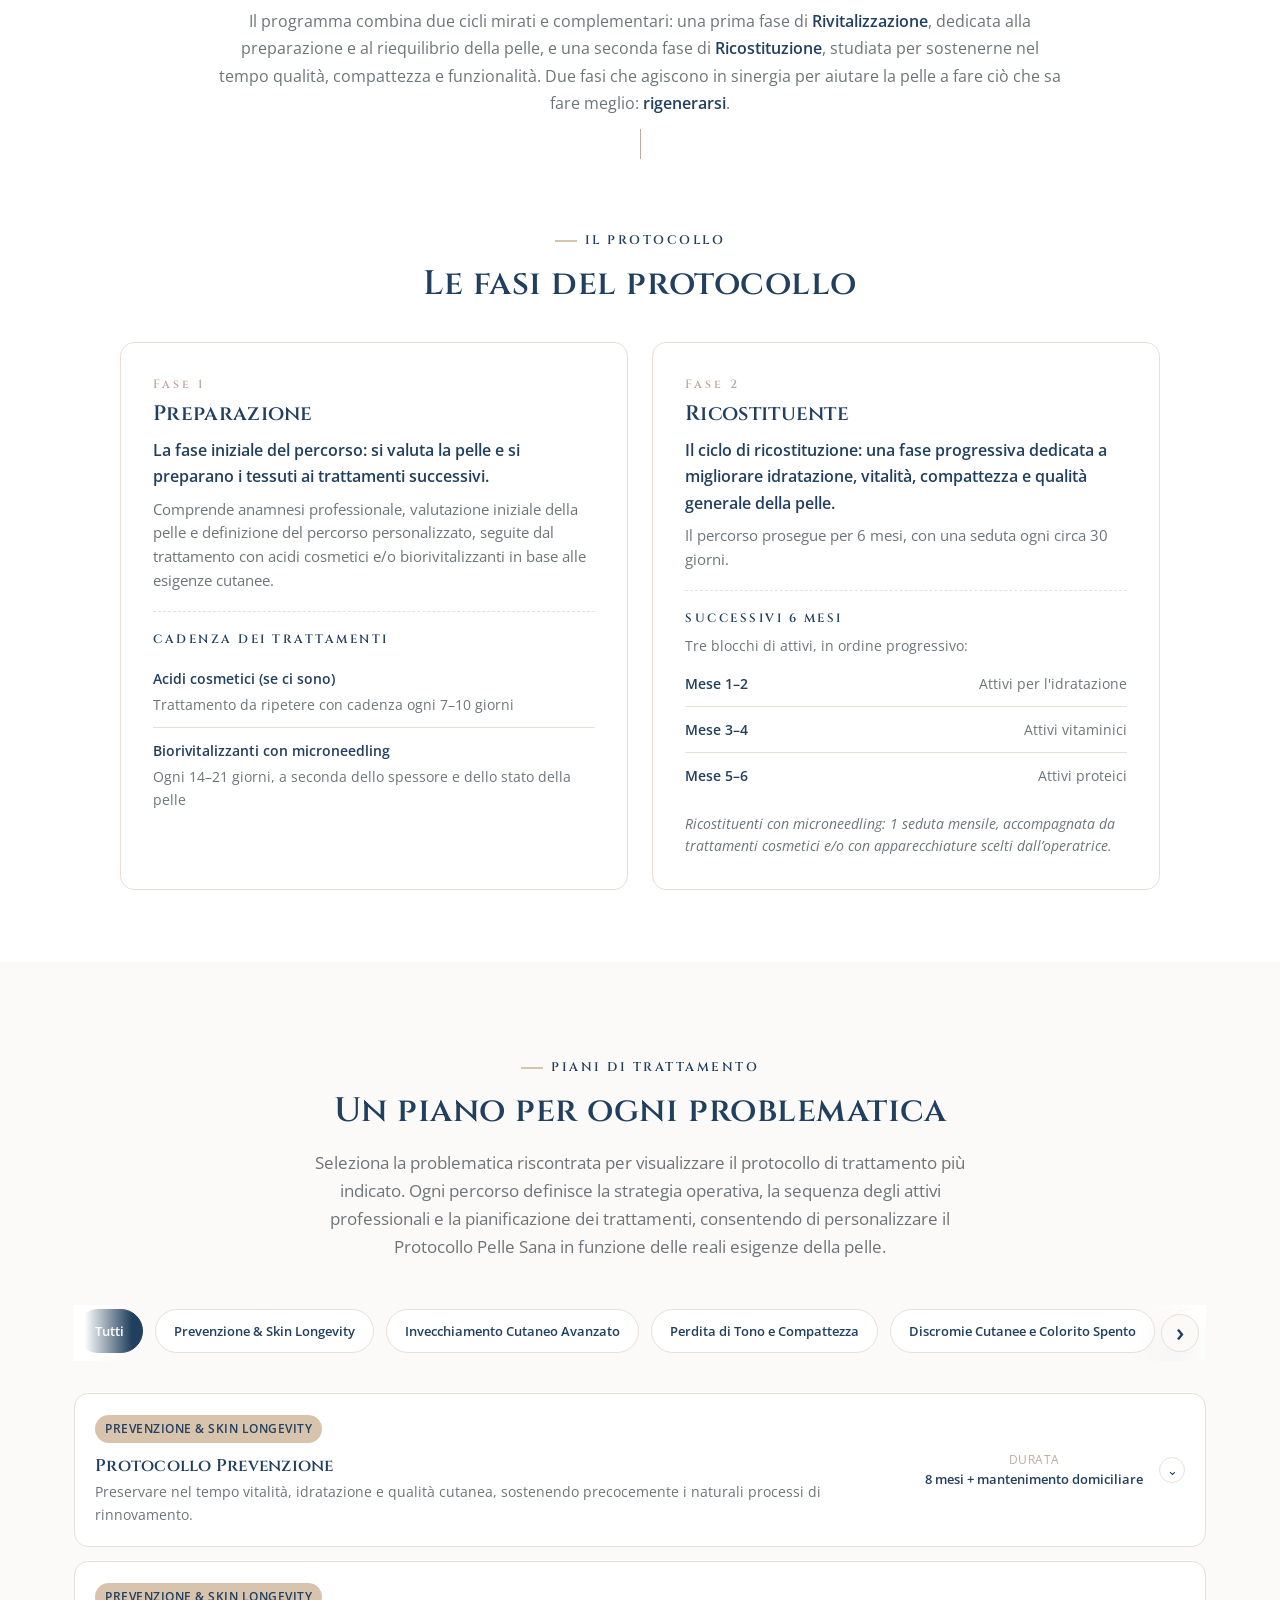
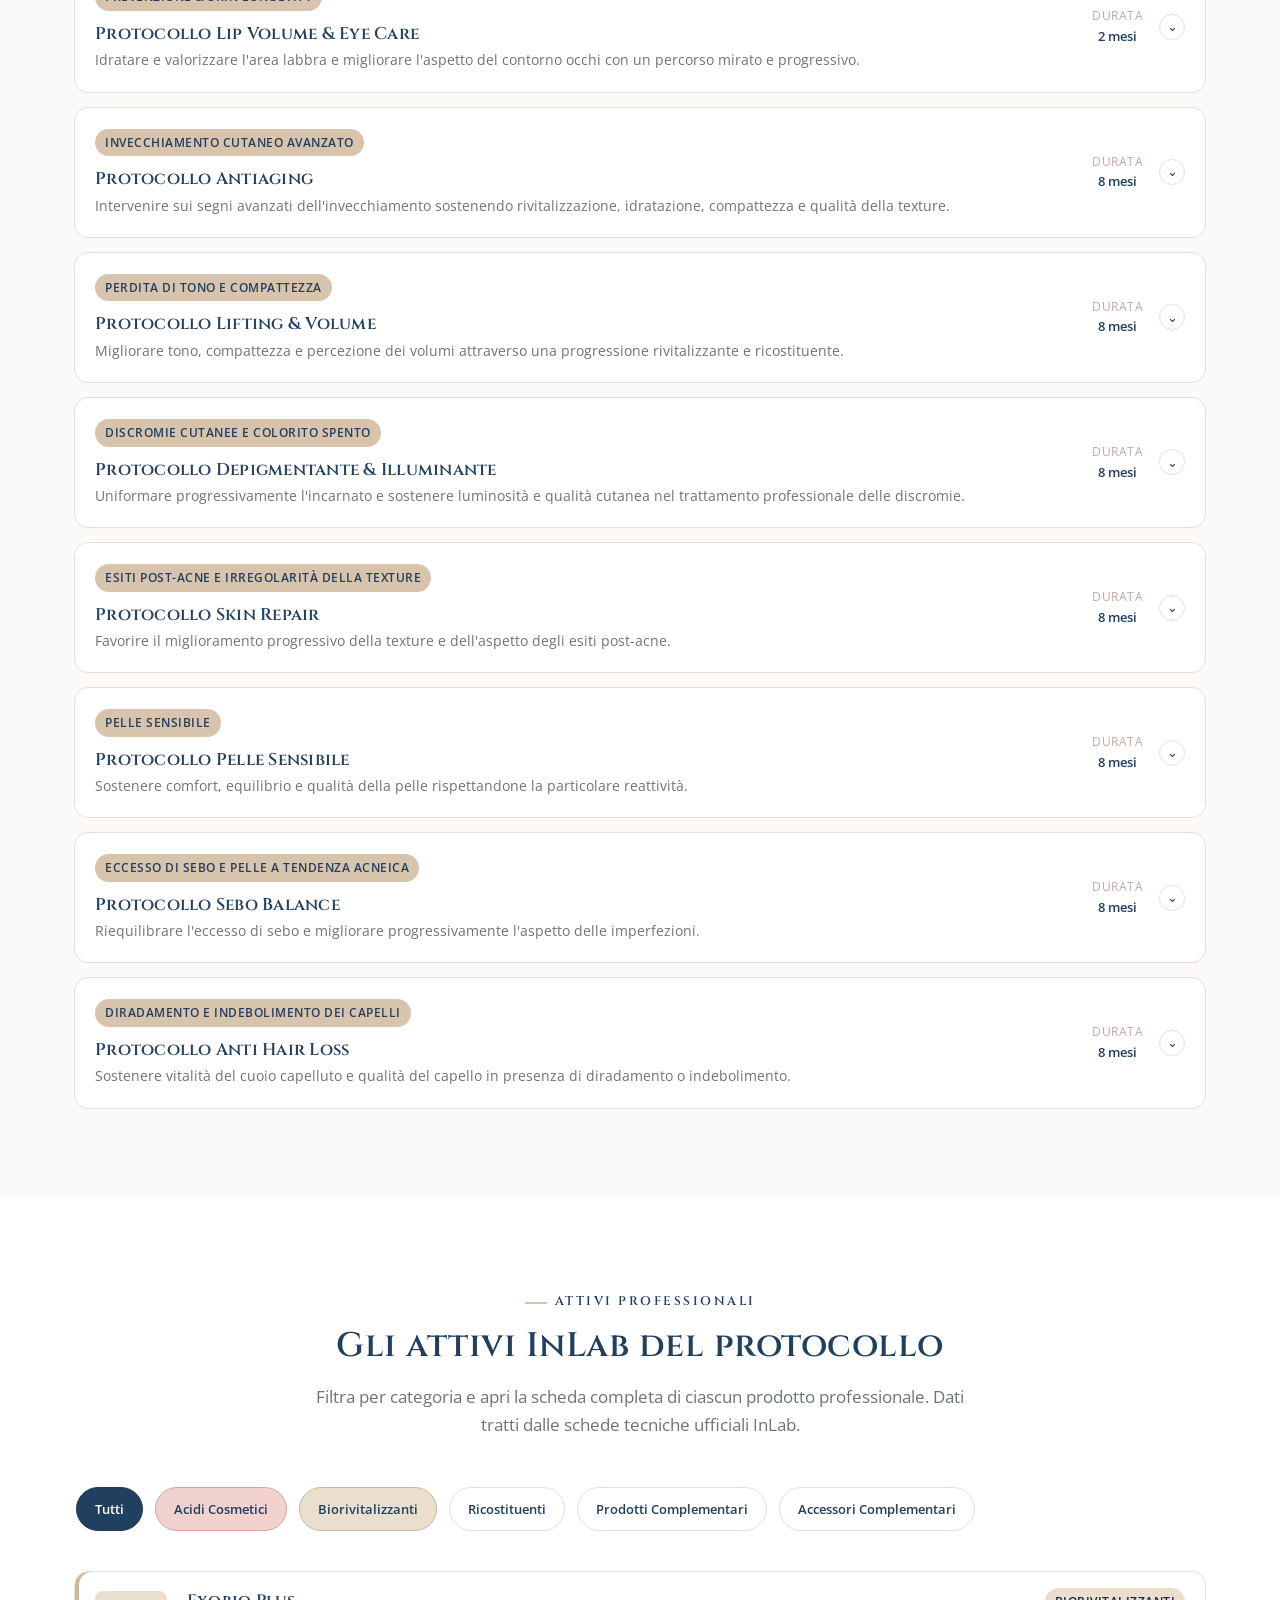
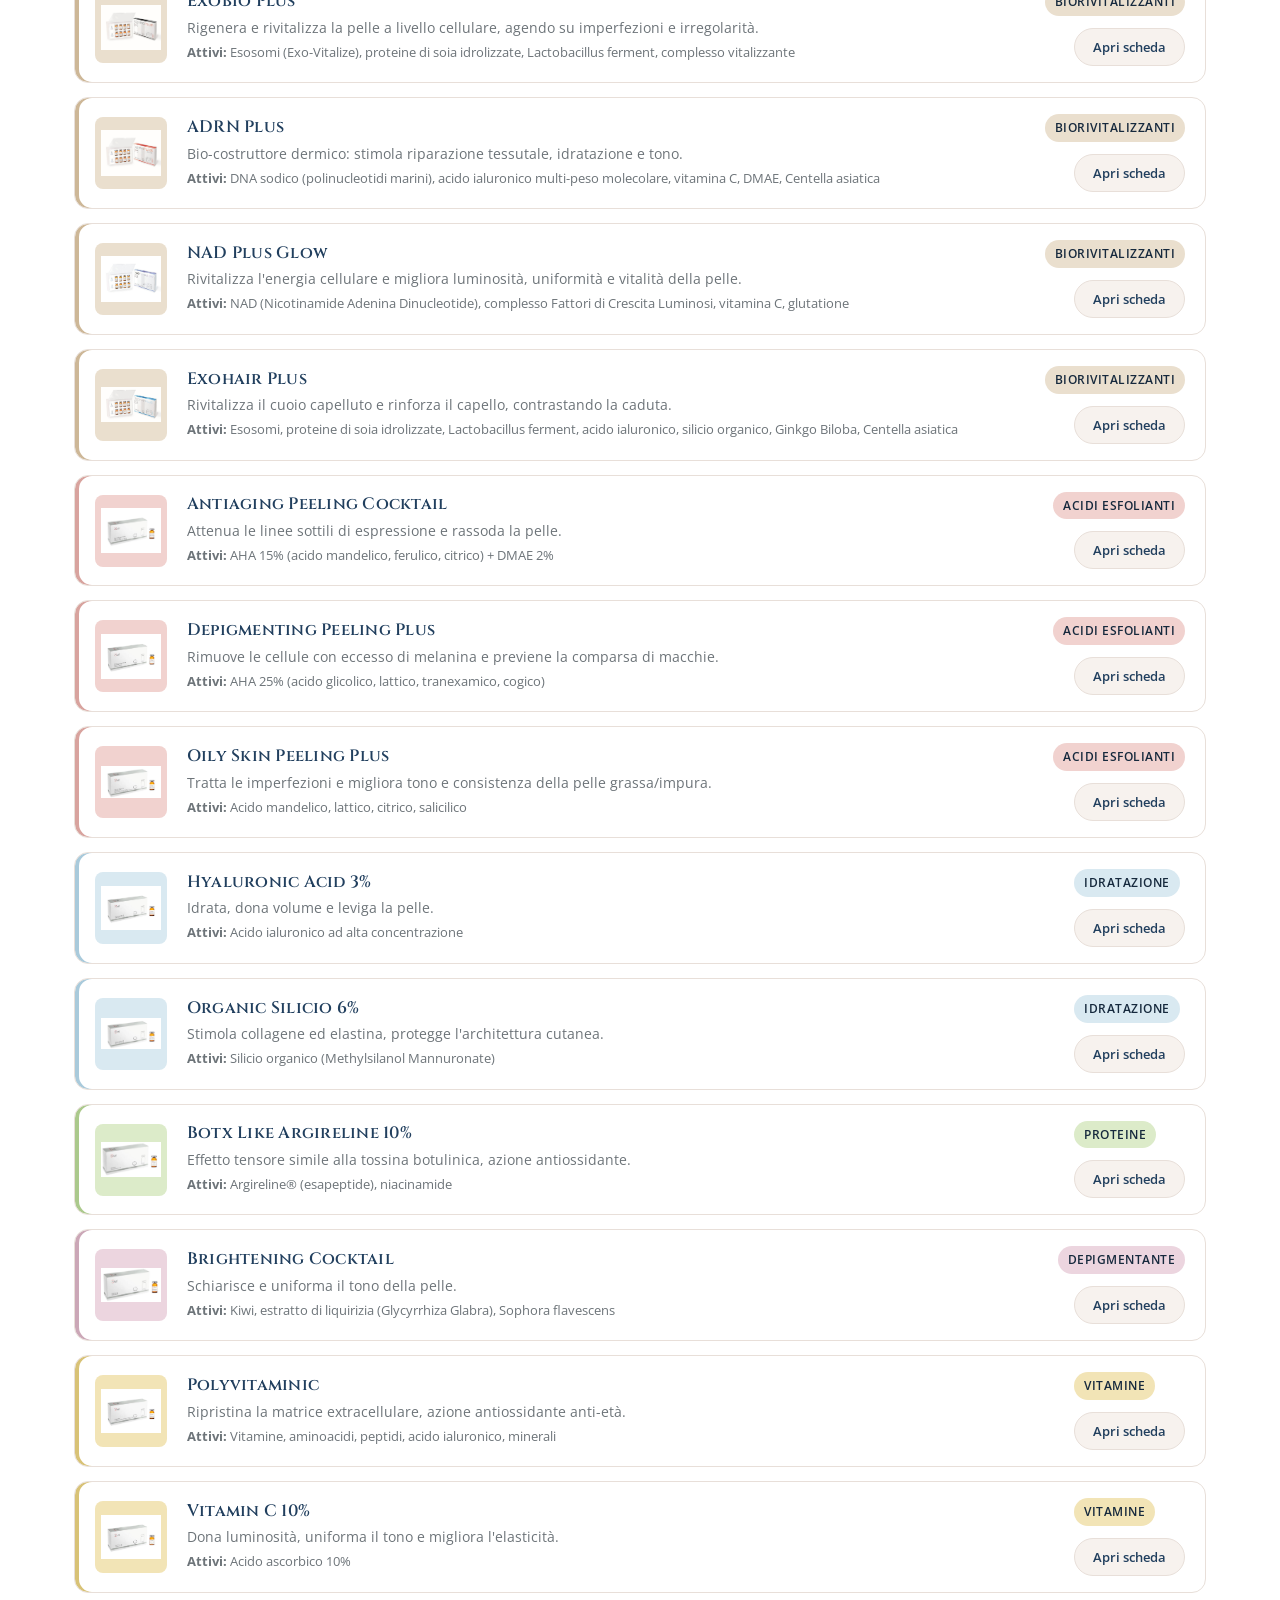
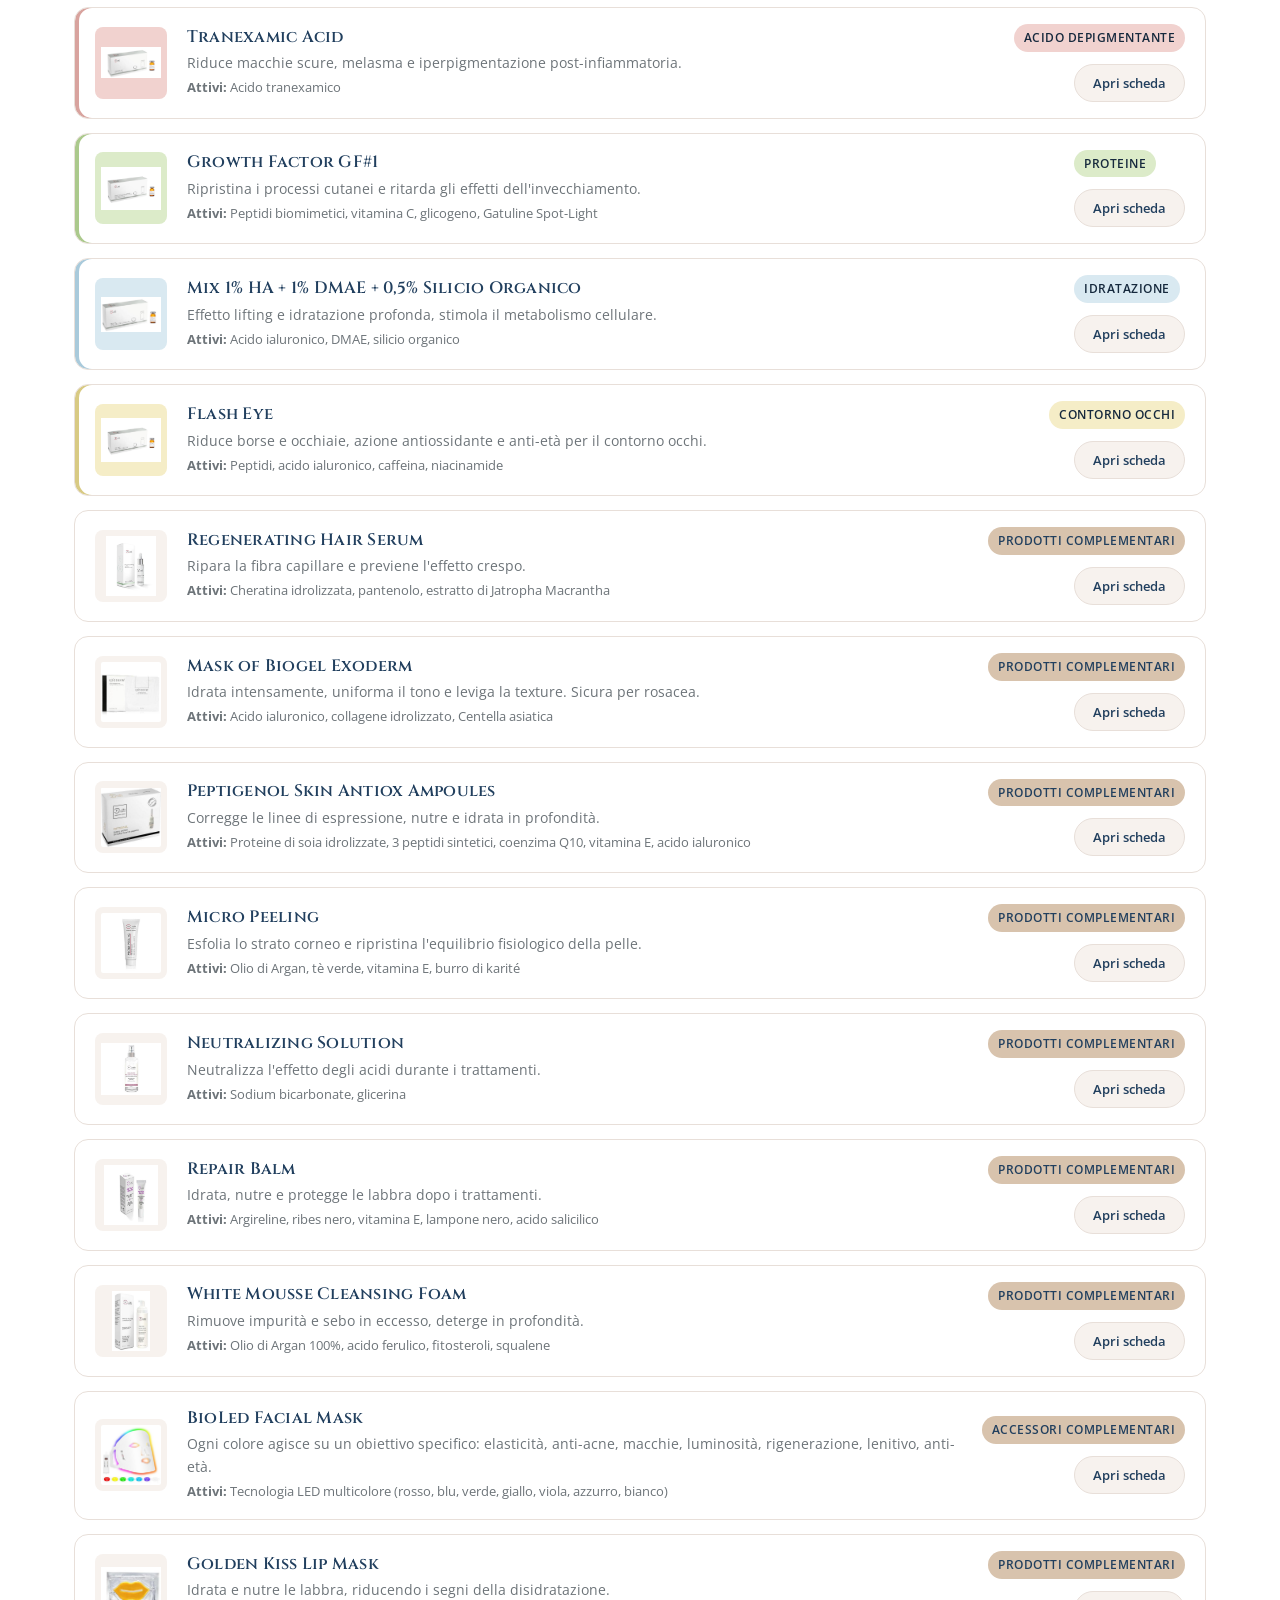
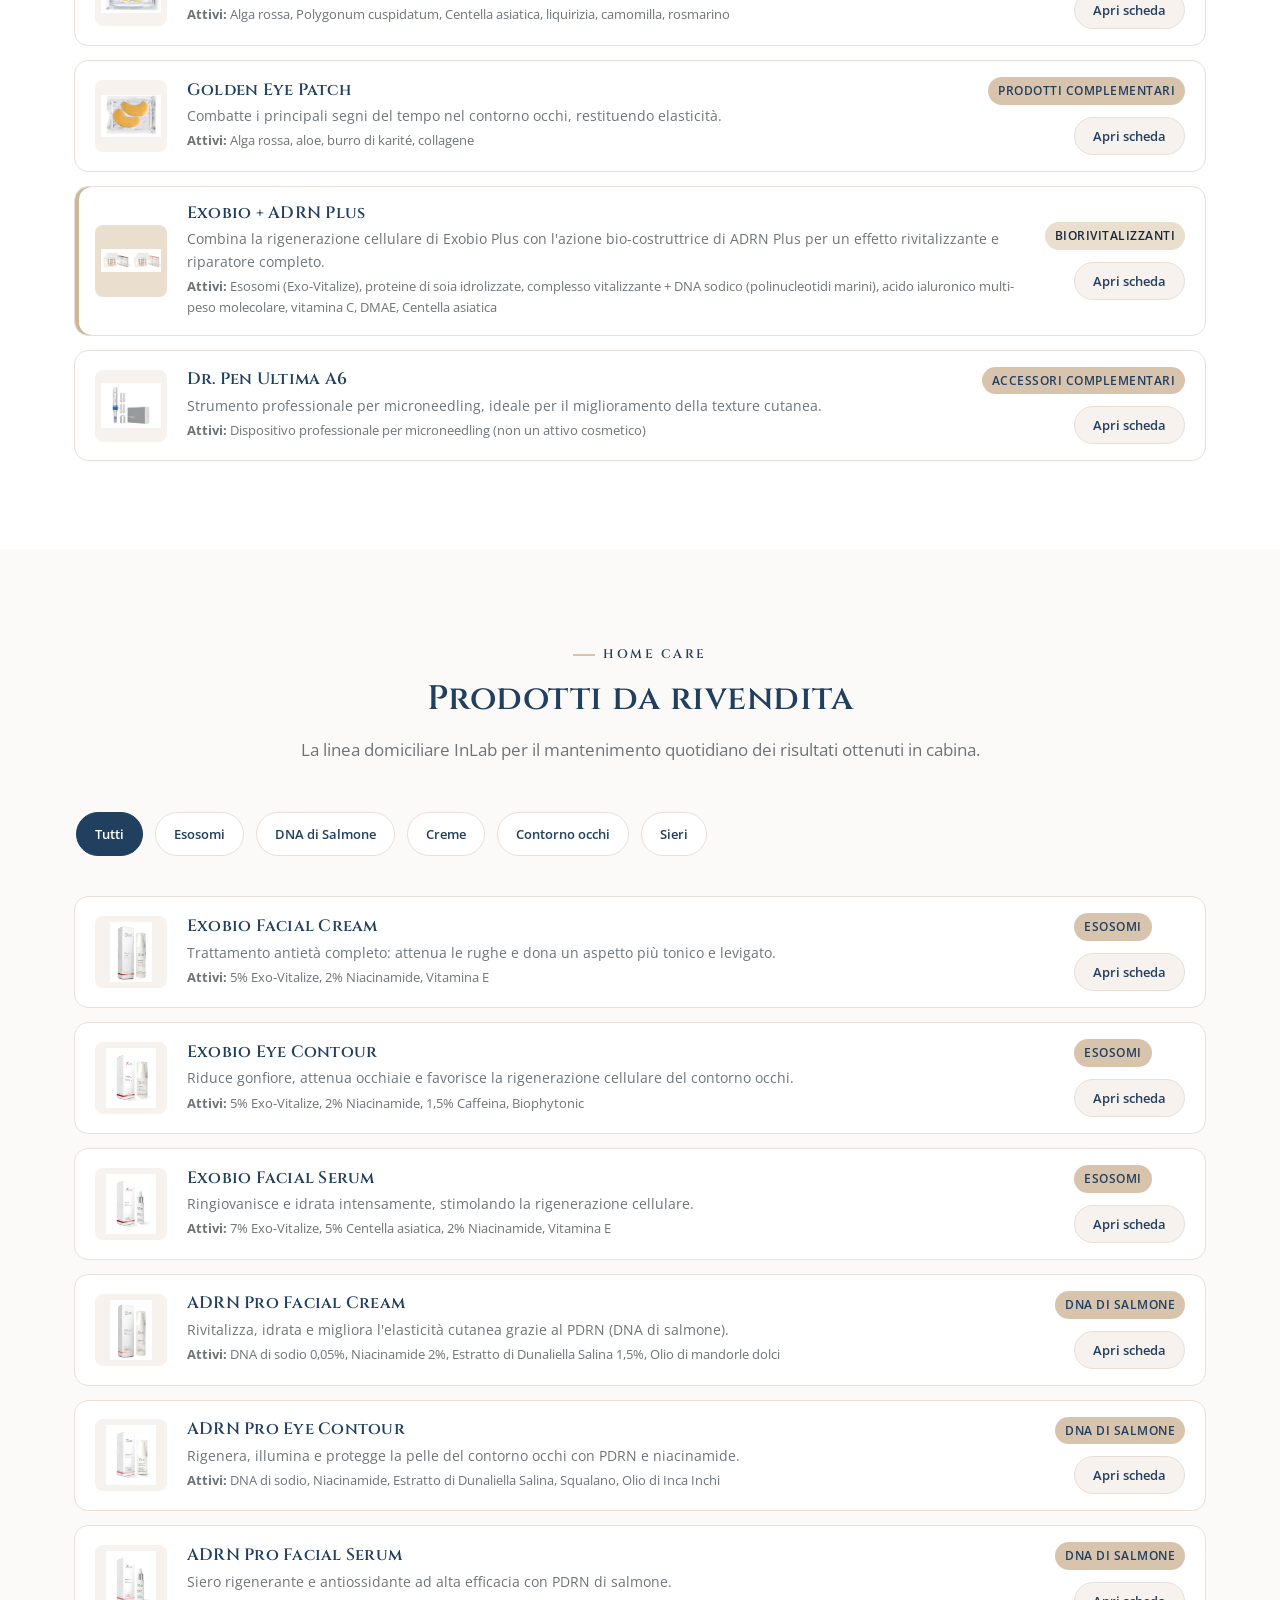
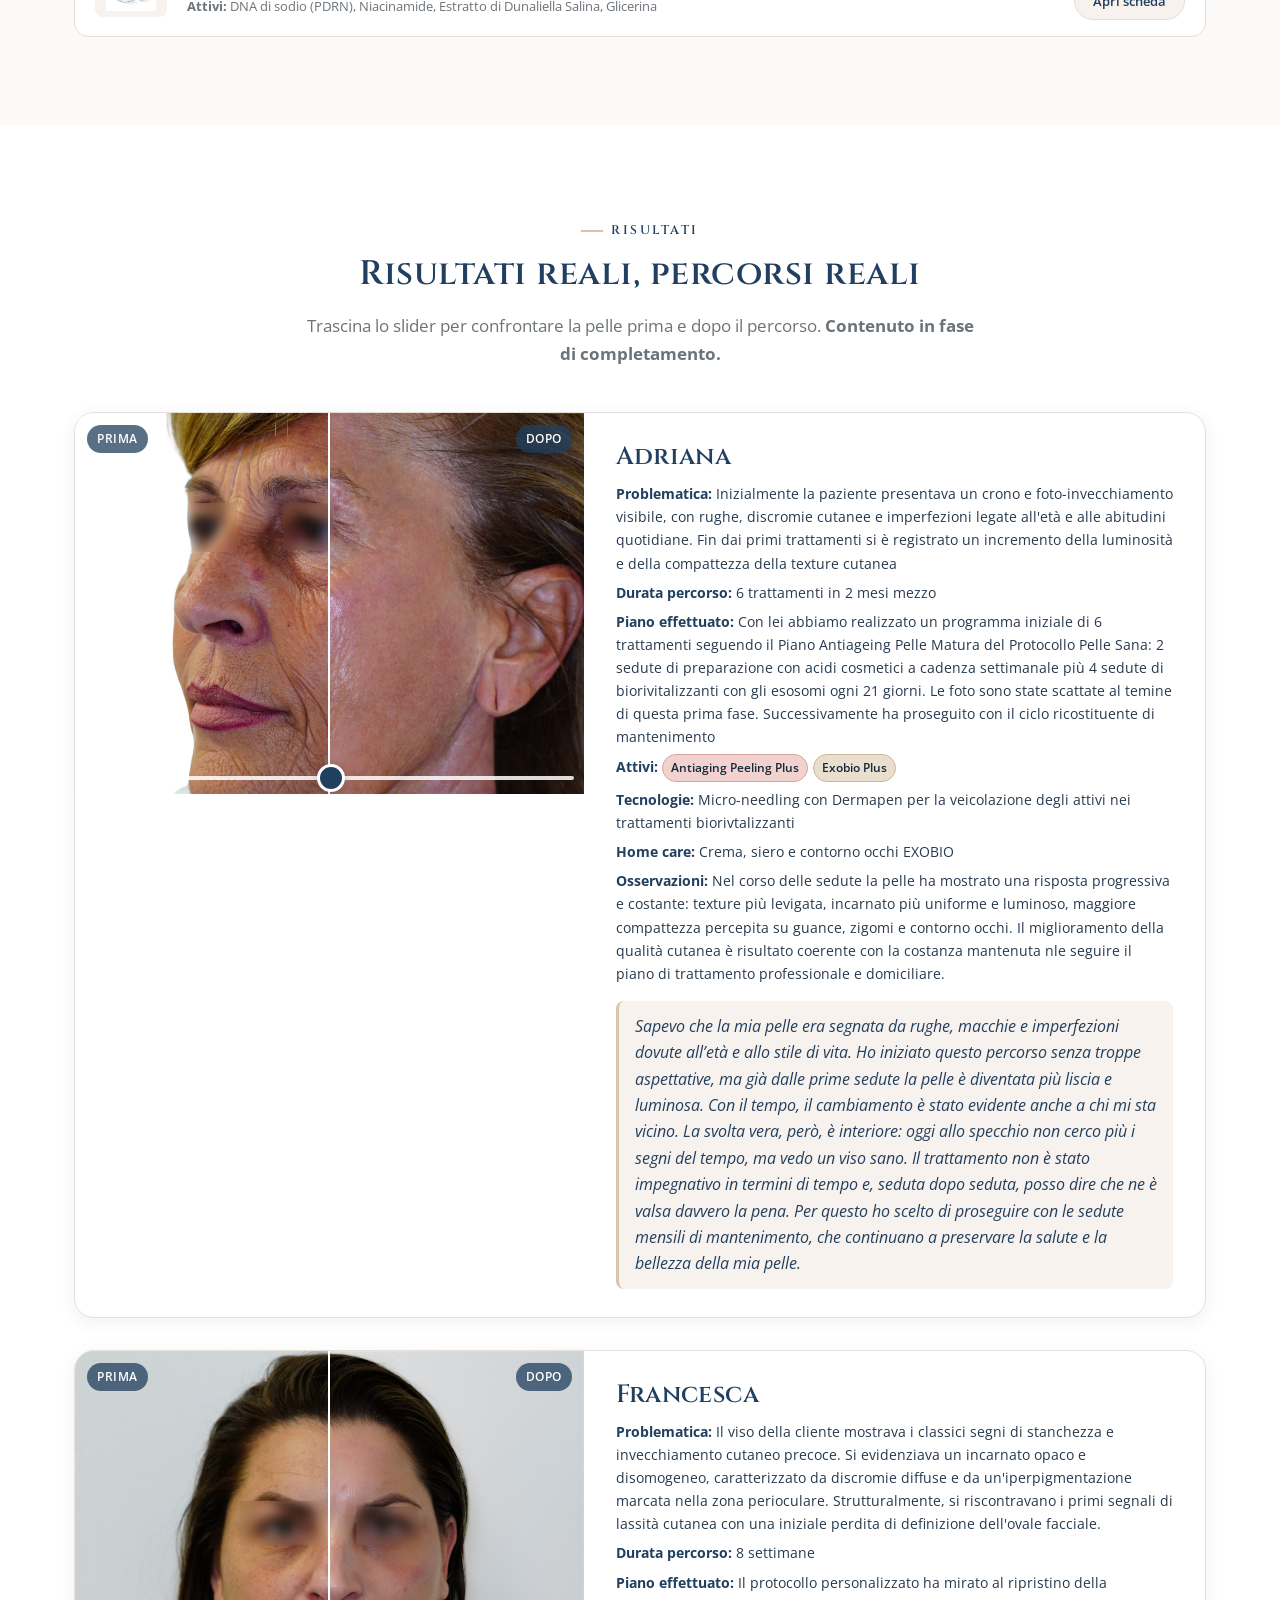
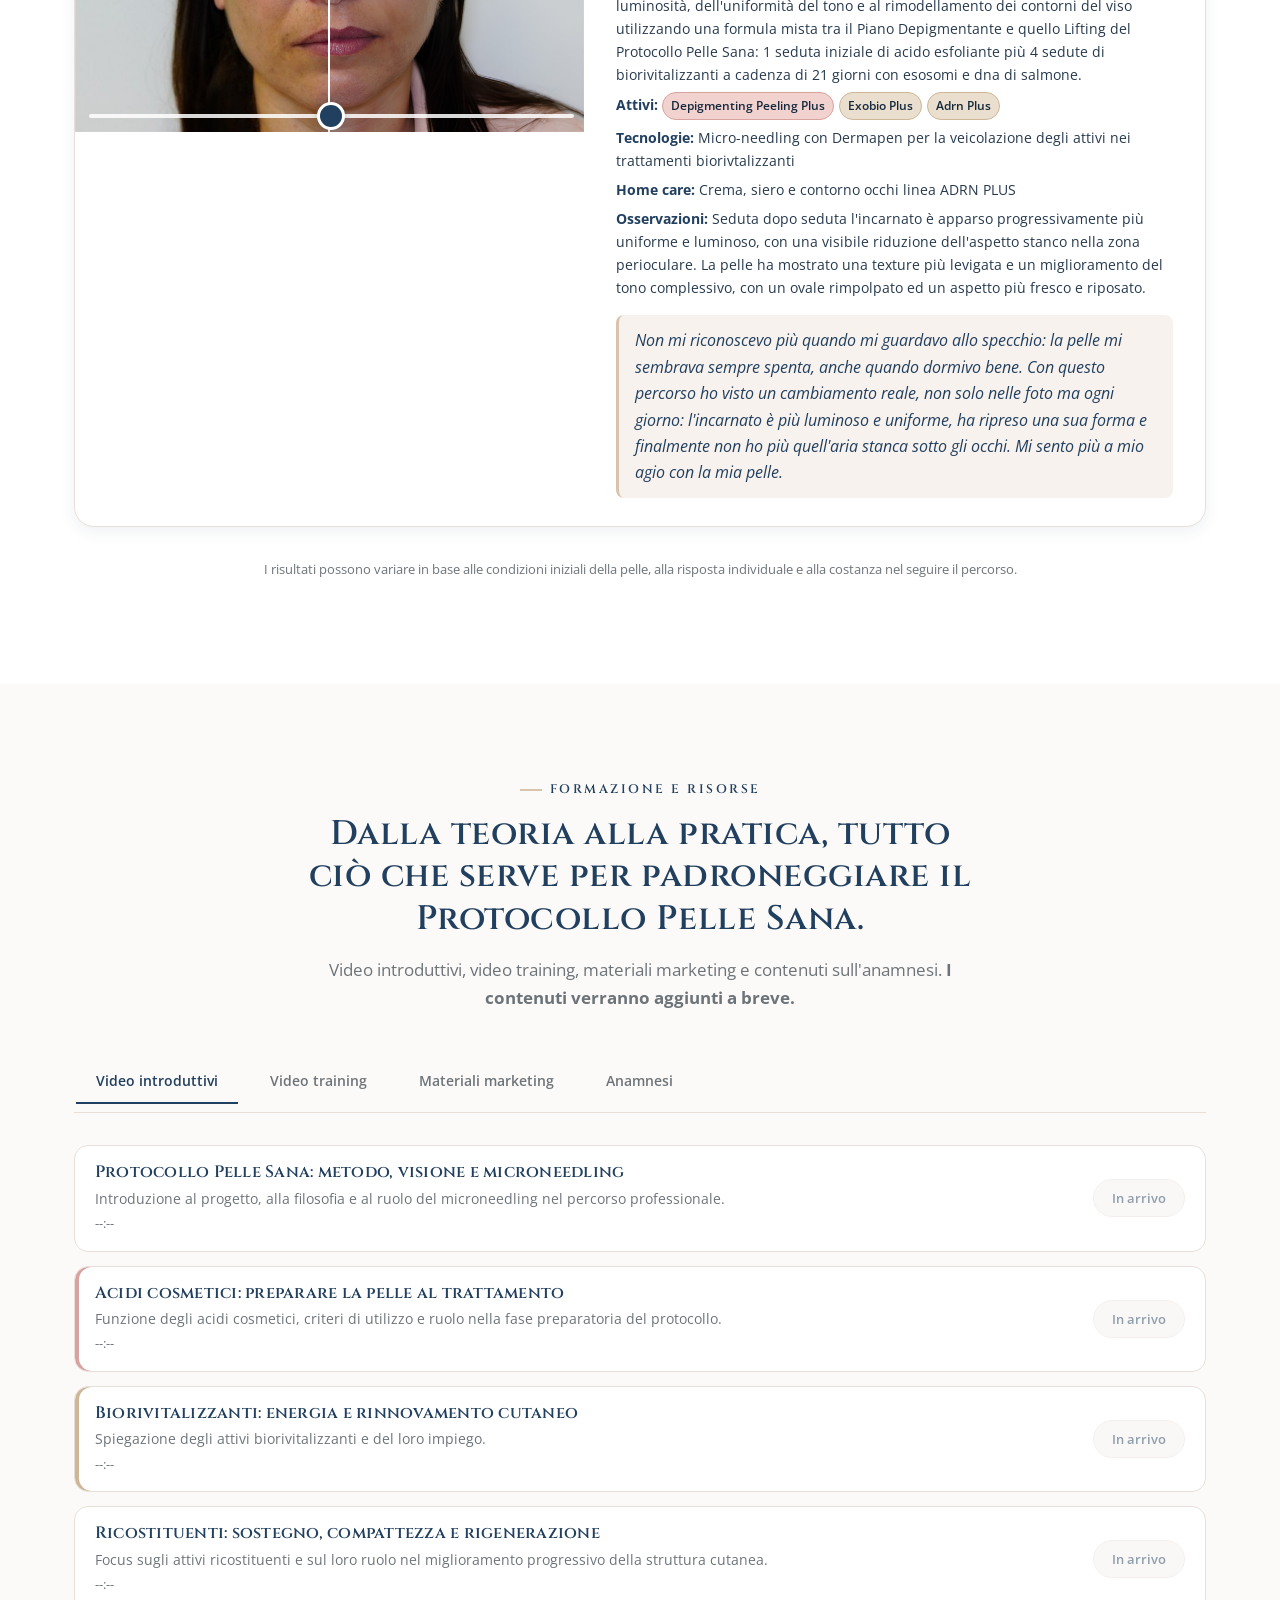
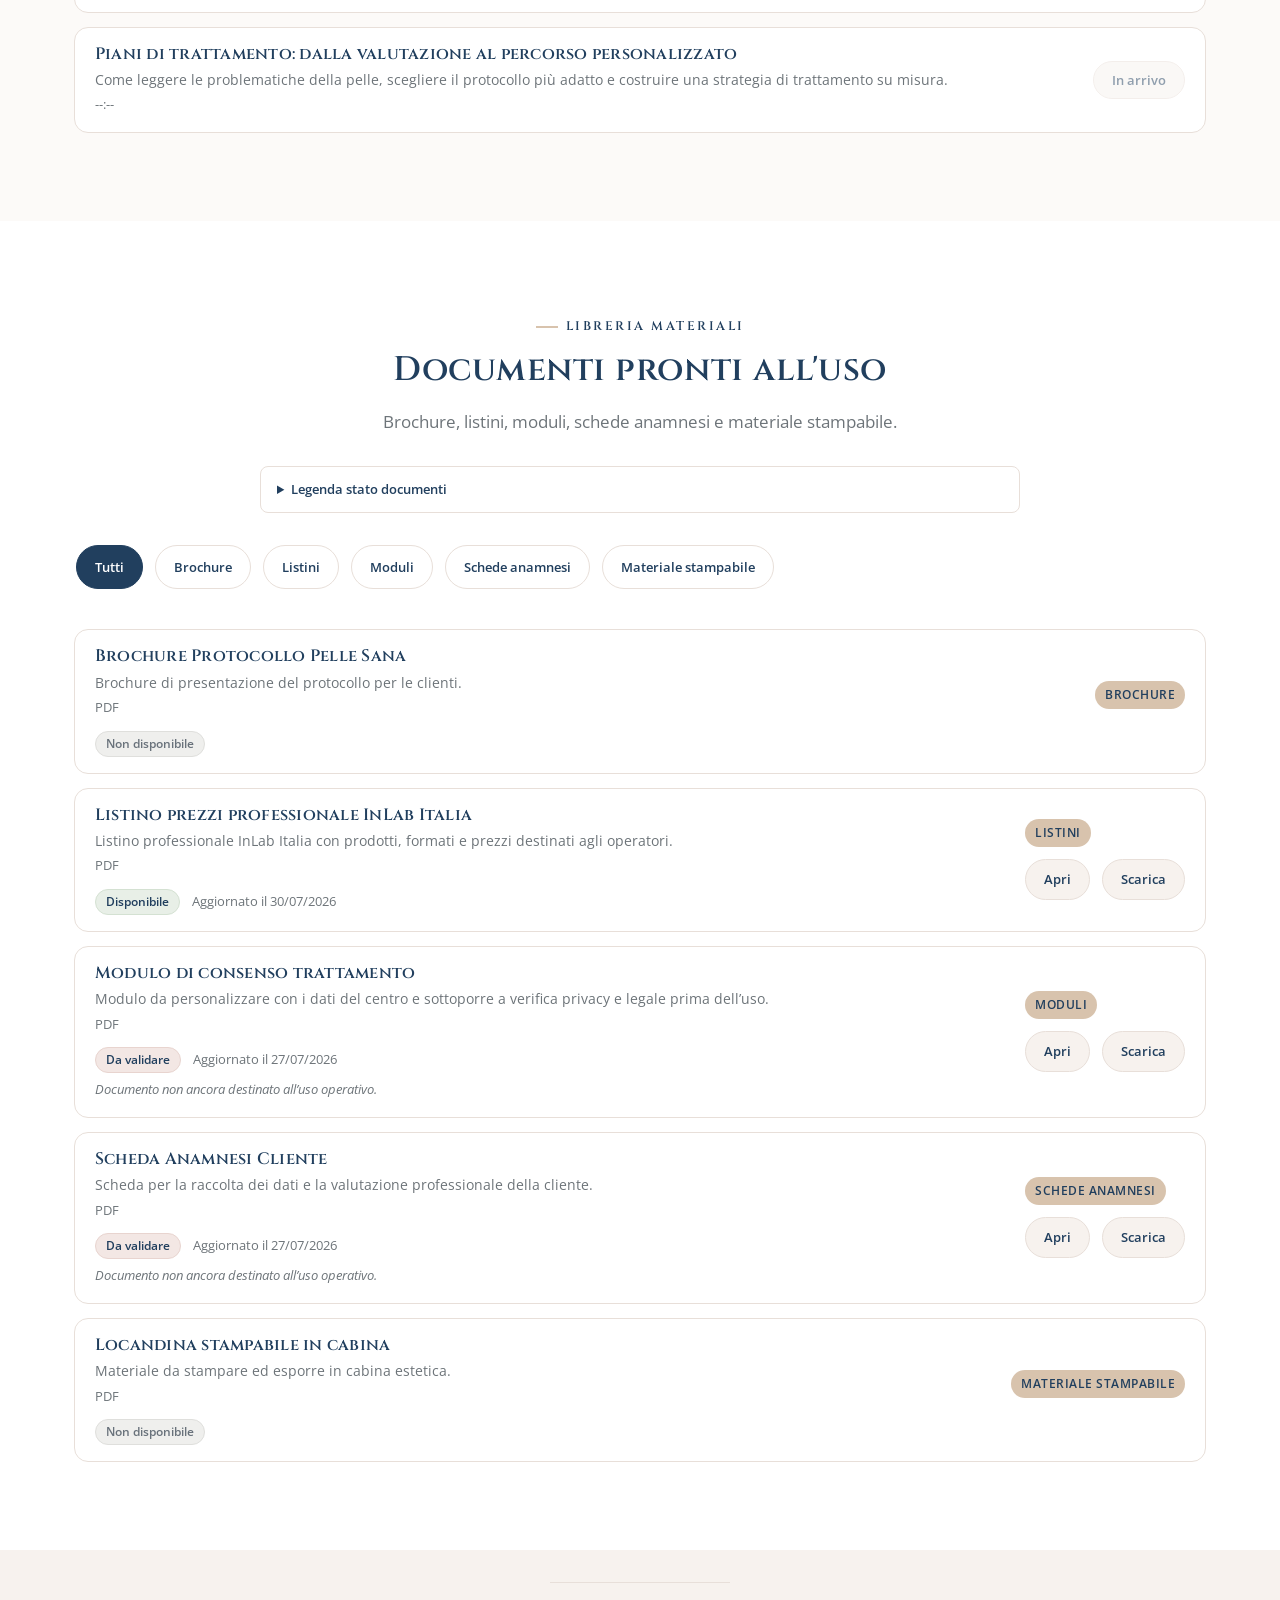
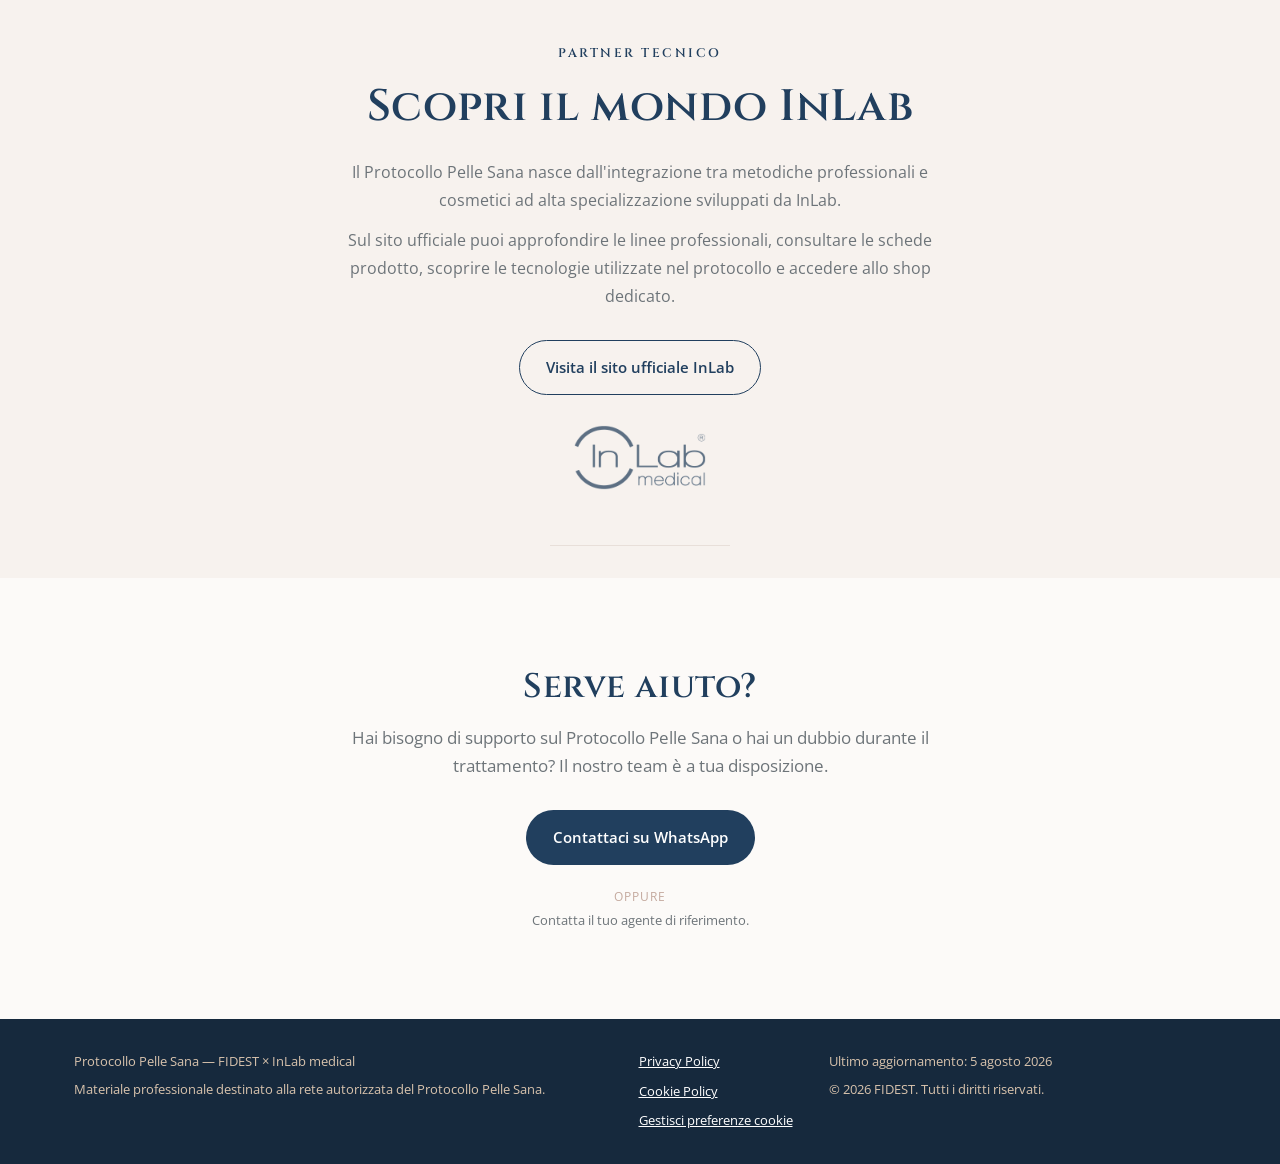
==== commit 314824a7: "integrazione sito inlabmed.it" ====
--- a/index.html
+++ b/index.html
@@ -10,6 +10,7 @@
 
     <title>Protocollo Pelle Sana | FIDEST × InLab medical</title>
     <meta name="description" content="Protocollo Pelle Sana: il metodo FIDEST con i prodotti professionali InLab. Piani di trattamento, attivi professionali, home care, risultati e formazione per estetiste e professioniste.">
+    <meta name="robots" content="noindex, nofollow, noarchive">
 
     <!-- Anteprima per condivisione social -->
     <meta property="og:type" content="website">
@@ -34,7 +35,7 @@
         href="https://fonts.googleapis.com/css2?family=Cinzel:wght@500;600&family=Open+Sans:wght@400;600&display=swap"
         rel="stylesheet"
     >
-    <link rel="stylesheet" href="style.css?v=20260730-mobile-5">
+    <link rel="stylesheet" href="style.css?v=20260805-inlab-1">
 </head>
 
 <body>
@@ -50,9 +51,9 @@
                     src="assets/img/logo/logo-protocollo-pelle-sana.png"
                     alt="Protocollo Pelle Sana"
                     class="brand__logo"
-                    onerror="this.style.display='none'; this.nextElementSibling.style.display='inline-block';"
+                    data-brand-logo
                 >
-                <span class="brand__fallback" style="display:none;">Protocollo Pelle Sana</span>
+                <span class="brand__fallback" hidden>Protocollo Pelle Sana</span>
             </a>
 
             <button
@@ -127,7 +128,7 @@
                         <source
                             src="assets/video/pelle_video.mp4"
                             type="video/mp4"
-                            onerror="this.closest('.video-hero__media').classList.add('is-fallback')"
+                            data-hero-poster
                         >
                         Il tuo browser non supporta la riproduzione video. Il percorso Protocollo Pelle
                         Sana è comunque descritto nella sezione "Il Protocollo" più sotto.
@@ -372,11 +373,52 @@
                     </p>
                 </div>
 
+                <details class="document-legend">
+                    <summary>Legenda stato documenti</summary>
+                    <div class="document-legend__items" aria-label="Legenda degli stati documentali">
+                        <span class="document-status document-status--available">Disponibile</span>
+                        <span class="document-status document-status--updated">Aggiornato</span>
+                        <span class="document-status document-status--review">In revisione</span>
+                        <span class="document-status document-status--validate">Da validare</span>
+                        <span class="document-status document-status--unavailable">Non disponibile</span>
+                    </div>
+                </details>
+
                 <div class="filter-scroll-wrapper">
                     <div id="materiali-filters" class="filter-bar filter-scroll-track" role="group" aria-label="Filtra i materiali per categoria"></div>
                 </div>
                 <div id="materiali-list" class="list">
                     <!-- Generato da script.js — renderResources() -->
+                </div>
+            </div>
+        </section>
+
+
+        <!-- =================================================================
+             PARTNER TECNICO — INLAB
+             ================================================================= -->
+        <section id="partner-inlab" class="section inlab-partner" aria-labelledby="inlab-partner-title">
+            <div class="container">
+                <div class="inlab-partner__inner" data-inlab-reveal>
+                    <p class="eyebrow">Partner tecnico</p>
+                    <h2 id="inlab-partner-title">Scopri il mondo InLab</h2>
+                    <div class="inlab-partner__copy">
+                        <p>Il Protocollo Pelle Sana nasce dall'integrazione tra metodiche professionali e cosmetici ad alta specializzazione sviluppati da InLab.</p>
+                        <p>Sul sito ufficiale puoi approfondire le linee professionali, consultare le schede prodotto, scoprire le tecnologie utilizzate nel protocollo e accedere allo shop dedicato.</p>
+                    </div>
+                    <a
+                        class="btn btn--outline inlab-partner__cta"
+                        href="https://www.inlabmed.it"
+                        target="_blank"
+                        rel="noopener noreferrer"
+                        aria-label="Visita il sito ufficiale InLab in una nuova scheda"
+                    >Visita il sito ufficiale InLab</a>
+                    <img
+                        class="inlab-partner__logo"
+                        src="assets/img/logo/logo-inlab-med-italia.png"
+                        alt="InLab medical"
+                        loading="lazy"
+                    >
                 </div>
             </div>
         </section>
@@ -432,12 +474,61 @@
          ===================================================================== -->
     <footer class="site-footer">
         <div class="container site-footer__inner">
-            <p>Protocollo Pelle Sana — FIDEST × InLab medical</p>
-            <p>&copy; <span id="currentYear"></span> FIDEST. Tutti i diritti riservati.</p>
+            <div class="site-footer__identity">
+                <p>Protocollo Pelle Sana — FIDEST × InLab medical</p>
+                <p>Materiale professionale destinato alla rete autorizzata del Protocollo Pelle Sana.</p>
+            </div>
+            <nav class="site-footer__legal" aria-label="Informazioni legali">
+                <a href="privacy-policy.html">Privacy Policy</a>
+                <a href="cookie-policy.html">Cookie Policy</a>
+                <button type="button" data-cookie-settings>Gestisci preferenze cookie</button>
+            </nav>
+            <div class="site-footer__meta">
+                <p>Ultimo aggiornamento: 5 agosto 2026</p>
+                <p>&copy; <span id="currentYear"></span> FIDEST. Tutti i diritti riservati.</p>
+            </div>
         </div>
     </footer>
 
-    <script src="script.js?v=20260730-mobile-5"></script>
+    <section id="cookieBanner" class="consent-banner" aria-labelledby="cookieBannerTitle" hidden>
+        <div class="consent-banner__copy">
+            <h2 id="cookieBannerTitle">La tua scelta sui contenuti esterni</h2>
+            <p>Il sito usa solo funzionalità tecniche necessarie. I video YouTube vengono caricati esclusivamente con il tuo consenso.</p>
+            <p><a href="cookie-policy.html">Cookie Policy</a> · <a href="privacy-policy.html">Privacy Policy</a></p>
+        </div>
+        <div class="consent-banner__actions">
+            <button type="button" class="btn btn--outline" data-consent-accept>Accetta tutti</button>
+            <button type="button" class="btn btn--outline" data-consent-reject>Rifiuta non necessari</button>
+            <button type="button" class="btn btn--ghost" data-consent-customize>Personalizza</button>
+        </div>
+    </section>
+
+    <dialog id="cookiePreferences" class="consent-dialog" aria-labelledby="cookiePreferencesTitle">
+        <form method="dialog" class="consent-dialog__inner">
+            <header class="consent-dialog__head">
+                <div>
+                    <p class="eyebrow">Preferenze privacy</p>
+                    <h2 id="cookiePreferencesTitle">Gestisci il consenso</h2>
+                </div>
+                <button type="button" class="modal__close" data-consent-close aria-label="Chiudi">×</button>
+            </header>
+            <div class="consent-category">
+                <div><strong>Tecnici necessari</strong><p>Memorizzano la scelta effettuata e garantiscono il funzionamento del sito.</p></div>
+                <input type="checkbox" checked disabled aria-label="Cookie tecnici sempre attivi">
+            </div>
+            <label class="consent-category" for="consentExternal">
+                <div><strong>Contenuti esterni</strong><p>Consente il caricamento dei video tramite YouTube in modalità privacy avanzata.</p></div>
+                <input id="consentExternal" type="checkbox">
+            </label>
+            <div class="consent-dialog__actions">
+                <button type="button" class="btn btn--outline" data-consent-reject>Rifiuta non necessari</button>
+                <button type="button" class="btn btn--primary" data-consent-save>Salva preferenze</button>
+            </div>
+        </form>
+    </dialog>
+
+    <script src="consent.js?v=20260805-1"></script>
+    <script src="script.js?v=20260805-inlab-1"></script>
 
 </body>
 </html>
--- a/style.css
+++ b/style.css
@@ -30,6 +30,7 @@
 }
 
 :root {
+    --chip-gap: 12px;
     /* Palette Protocollo Pelle Sana — il blu profondo è il colore dominante,
        nude/champagne/sage e tinte pastello di categoria sono accenti identificativi. */
     --navy: #213f5e;
@@ -1180,6 +1181,56 @@
     contain: inline-size;
 }
 
+.scroll-control {
+    position: absolute;
+    top: 50%;
+    z-index: 3;
+    display: none;
+    align-items: center;
+    justify-content: center;
+    width: 38px;
+    height: 38px;
+    padding: 0 0 3px;
+    border: 1px solid var(--border);
+    border-radius: 50%;
+    background: rgba(252, 250, 248, 0.96);
+    color: var(--navy);
+    box-shadow: var(--shadow-soft);
+    font: 600 25px/1 var(--font-body);
+    cursor: pointer;
+    transform: translateY(-50%);
+}
+
+.has-horizontal-overflow .scroll-control {
+    display: inline-flex;
+}
+
+.scroll-control--previous { left: 7px; }
+.scroll-control--next { right: 7px; }
+.scroll-control:disabled { opacity: 0; pointer-events: none; }
+.scroll-control:focus-visible { outline-offset: 2px; }
+
+.filter-scroll-wrapper.has-horizontal-overflow::before,
+.filter-scroll-wrapper.has-horizontal-overflow::after {
+    content: "";
+    position: absolute;
+    top: 0;
+    bottom: 0;
+    z-index: 2;
+    width: 58px;
+    pointer-events: none;
+}
+
+.filter-scroll-wrapper.has-horizontal-overflow::before {
+    left: 0;
+    background: linear-gradient(90deg, var(--white) 18%, transparent);
+}
+
+.filter-scroll-wrapper.has-horizontal-overflow::after {
+    right: 0;
+    background: linear-gradient(270deg, var(--white) 18%, transparent);
+}
+
 .filter-scroll-track,
 .filter-bar,
 .tabs {
@@ -1209,7 +1260,7 @@
 }
 
 .filter-bar {
-    gap: 10px;
+    gap: var(--chip-gap);
 }
 
 .horizontal-scroll-hint {
@@ -1250,7 +1301,7 @@
 }
 
 .tabs {
-    gap: 4px;
+    gap: var(--chip-gap);
     border-bottom: 1px solid var(--border);
 }
 
@@ -1355,13 +1406,13 @@
     display: flex;
     flex-direction: column;
     align-items: flex-end;
-    gap: 10px;
+    gap: var(--chip-gap);
     flex-shrink: 0;
 }
 
 .list-row__actions {
     display: flex;
-    gap: 8px;
+    gap: var(--chip-gap);
     flex-shrink: 0;
 }
 
@@ -1721,7 +1772,7 @@
 .treatment-timeline__badges {
     display: flex;
     flex-wrap: wrap;
-    gap: 6px;
+    gap: var(--chip-gap);
 }
 
 .treatment-code {
@@ -1889,7 +1940,8 @@
 .video-editorial__actions {
     display: flex;
     flex-wrap: wrap;
-    gap: 12px;
+    gap: var(--chip-gap);
+    margin-top: var(--chip-gap);
 }
 
 
@@ -1993,8 +2045,8 @@
 
 .modal__actions {
     display: flex;
-    gap: 10px;
-    margin-top: 16px;
+    gap: var(--chip-gap);
+    margin-top: var(--chip-gap);
     flex-wrap: wrap;
 }
 
@@ -2020,7 +2072,7 @@
 .detail-list__chips {
     display: flex;
     flex-wrap: wrap;
-    gap: 6px;
+    gap: var(--chip-gap);
 }
 
 .modal__related {
@@ -2033,14 +2085,100 @@
     text-transform: uppercase;
     letter-spacing: 0.5px;
     color: var(--nude);
-    margin-bottom: 6px;
+    margin-bottom: var(--chip-gap);
 }
 
 .modal__related-chips {
     display: flex;
     flex-wrap: wrap;
-    gap: 6px;
-}
+    gap: var(--chip-gap);
+}
+
+/* =========================================================================
+   PARTNER TECNICO — INLAB
+   ========================================================================= */
+
+.inlab-partner {
+    position: relative;
+    overflow: hidden;
+    background: var(--ivory);
+}
+
+.inlab-partner::before,
+.inlab-partner::after {
+    content: "";
+    position: absolute;
+    left: 50%;
+    width: min(180px, 28vw);
+    border-top: 1px solid var(--border);
+    transform: translateX(-50%);
+}
+
+.inlab-partner::before { top: 32px; }
+.inlab-partner::after { bottom: 32px; }
+
+.inlab-partner__inner {
+    max-width: 780px;
+    margin: 0 auto;
+    text-align: center;
+    opacity: 0;
+    transform: translateY(14px);
+    transition: opacity 0.7s ease, transform 0.7s ease;
+}
+
+.inlab-partner__inner.is-visible {
+    opacity: 1;
+    transform: none;
+}
+
+.inlab-partner__inner .eyebrow {
+    margin-bottom: 14px;
+}
+
+.inlab-partner__inner .eyebrow::before {
+    display: none;
+}
+
+.inlab-partner__inner h2 {
+    margin: 0 0 24px;
+    font-size: clamp(30px, 4vw, 44px);
+}
+
+.inlab-partner__copy {
+    max-width: 70ch;
+    margin: 0 auto 30px;
+}
+
+.inlab-partner__copy p {
+    margin: 0;
+    color: var(--text-soft);
+    font-size: 16px;
+    line-height: 1.75;
+}
+
+.inlab-partner__copy p + p {
+    margin-top: 12px;
+}
+
+.inlab-partner__cta {
+    min-height: 46px;
+    transition: color 0.25s ease, background-color 0.25s ease, transform 0.25s ease;
+}
+
+.inlab-partner__cta:hover {
+    transform: translateY(-2px);
+}
+
+.inlab-partner__logo {
+    display: block;
+    width: 132px;
+    max-width: 42vw;
+    height: auto;
+    margin: 30px auto 0;
+    opacity: 0.72;
+    filter: brightness(0) saturate(100%) invert(21%) sepia(24%) saturate(1234%) hue-rotate(169deg) brightness(91%) contrast(91%);
+}
+
 
 /* =========================================================================
    10. RISULTATI / SPLIT PRIMA-DOPO
@@ -2262,16 +2400,223 @@
 }
 
 .site-footer__inner {
+    display: grid;
+    grid-template-columns: minmax(0, 1.4fr) auto minmax(0, 1fr);
+    align-items: start;
+    gap: 22px 36px;
+    font-size: 13px;
+}
+
+.site-footer p {
+    margin: 0 0 6px;
+}
+
+.site-footer a,
+.site-footer button {
+    color: var(--white);
+}
+
+.site-footer__legal {
+    display: flex;
+    flex-direction: column;
+    align-items: flex-start;
+    gap: 8px;
+}
+
+.site-footer__legal button {
+    padding: 0;
+    border: 0;
+    background: transparent;
+    font: inherit;
+    text-decoration: underline;
+    cursor: pointer;
+}
+
+.site-footer__meta {
+    color: var(--champagne);
+}
+
+/* --- Stato della documentazione --- */
+
+.document-legend {
+    max-width: 760px;
+    margin: -14px auto 28px;
+    padding: 12px 16px;
+    border: 1px solid var(--border);
+    border-radius: var(--radius-sm);
+    background: var(--white);
+}
+
+.document-legend summary {
+    color: var(--navy);
+    font-size: 13px;
+    font-weight: 600;
+    cursor: pointer;
+}
+
+.document-legend__items {
     display: flex;
     flex-wrap: wrap;
+    gap: var(--chip-gap);
+    padding-top: 12px;
+}
+
+.document-meta {
+    display: flex;
+    flex-wrap: wrap;
+    align-items: center;
+    gap: var(--chip-gap);
+    margin-top: var(--chip-gap);
+    color: var(--text-soft);
+    font-size: 12.5px;
+}
+
+.document-status {
+    display: inline-flex;
+    align-items: center;
+    min-height: 26px;
+    padding: 4px 10px;
+    border: 1px solid transparent;
+    border-radius: 999px;
+    color: var(--navy);
+    font-size: 11.5px;
+    font-weight: 600;
+    line-height: 1.2;
+}
+
+.document-status--available { background: #e8efe7; border-color: #d4e1d2; }
+.document-status--updated { background: #e7eff5; border-color: #d3e1eb; }
+.document-status--review { background: #f6efe0; border-color: #eadfc8; }
+.document-status--validate { background: #f3e7e4; border-color: #e8d4cf; }
+.document-status--unavailable { background: #efefed; border-color: #dfdfdc; color: #69727b; }
+
+.document-note {
+    margin: 7px 0 0;
+    color: var(--text-soft);
+    font-size: 12.5px;
+    font-style: italic;
+}
+
+/* --- Consenso cookie e contenuti esterni --- */
+
+[hidden] { display: none !important; }
+
+.consent-banner {
+    position: fixed;
+    right: 20px;
+    bottom: 20px;
+    left: 20px;
+    z-index: 120;
+    display: grid;
+    grid-template-columns: minmax(0, 1fr) auto;
+    align-items: center;
+    gap: 22px;
+    max-width: 1120px;
+    margin: 0 auto;
+    padding: 22px 24px;
+    border: 1px solid var(--border);
+    border-radius: var(--radius-md);
+    background: var(--white);
+    box-shadow: var(--shadow-card);
+}
+
+.consent-banner > *,
+.consent-dialog__inner,
+.consent-category > div {
+    min-width: 0;
+}
+
+.consent-banner h2 {
+    margin: 0 0 7px;
+    font-size: 20px;
+    overflow-wrap: anywhere;
+}
+
+.consent-banner p {
+    margin: 0 0 5px;
+    color: var(--text-soft);
+    font-size: 13.5px;
+}
+
+.consent-banner__actions,
+.consent-dialog__actions {
+    display: flex;
+    flex-wrap: wrap;
+    gap: var(--chip-gap);
+}
+
+.consent-banner__actions {
+    justify-content: flex-end;
+}
+
+.consent-banner__actions .btn {
+    min-height: 44px;
+    padding: 10px 17px;
+}
+
+.consent-dialog {
+    width: min(620px, calc(100% - 32px));
+    padding: 0;
+    border: 0;
+    border-radius: var(--radius-md);
+    color: var(--text);
+    background: var(--white);
+    box-shadow: var(--shadow-card);
+}
+
+.consent-dialog::backdrop { background: rgba(20, 39, 58, 0.52); }
+.consent-dialog__inner { padding: 26px; }
+.consent-dialog__head { display: flex; justify-content: space-between; gap: 20px; }
+.consent-dialog__head h2 { margin: 0 0 18px; font-size: 25px; }
+.consent-dialog__head .modal__close { position: static; flex: 0 0 auto; }
+
+.consent-category {
+    display: flex;
+    align-items: center;
     justify-content: space-between;
-    gap: 8px;
-    font-size: 13px;
-}
-
-.site-footer a {
-    color: var(--white);
-}
+    gap: 20px;
+    padding: 17px 0;
+    border-top: 1px solid var(--border);
+}
+
+.consent-category p { margin: 4px 0 0; color: var(--text-soft); font-size: 13.5px; }
+.consent-category input { flex: 0 0 auto; width: 22px; height: 22px; accent-color: var(--navy); }
+.consent-dialog__actions { justify-content: flex-end; padding-top: 20px; }
+
+.external-content-placeholder {
+    display: grid;
+    place-items: center;
+    min-height: 320px;
+    padding: 34px;
+    text-align: center;
+    background: var(--ivory);
+}
+
+.external-content-placeholder p:not(.eyebrow) {
+    max-width: 48ch;
+    margin: 0 0 22px;
+    color: var(--text-soft);
+}
+
+/* --- Pagine informative --- */
+
+.policy-page { background: var(--ivory); }
+.policy-main { padding: 64px 0 88px; }
+.policy-shell { max-width: 920px; }
+.policy-head { margin-bottom: 34px; }
+.policy-head h1 { margin: 0 0 14px; font-size: clamp(32px, 5vw, 50px); }
+.policy-lead { max-width: 70ch; color: var(--text-soft); font-size: 16px; line-height: 1.7; }
+.policy-draft { padding: 14px 16px; border-left: 3px solid var(--nude); background: #f3e7e4; color: var(--navy); font-size: 13px; }
+.policy-content { padding: 34px clamp(22px, 5vw, 52px); border: 1px solid var(--border); border-radius: var(--radius-md); background: var(--white); }
+.policy-content section + section { margin-top: 32px; padding-top: 28px; border-top: 1px solid var(--border); }
+.policy-content h2 { margin: 0 0 12px; font-size: 22px; }
+.policy-content h3 { margin: 22px 0 8px; font-size: 17px; }
+.policy-content p, .policy-content li { color: var(--text-soft); line-height: 1.7; }
+.policy-placeholder { display: inline-block; padding: 2px 6px; background: #f3e7e4; color: var(--navy); font-weight: 600; }
+.policy-table-wrap { overflow-x: auto; }
+.policy-table { width: 100%; min-width: 720px; border-collapse: collapse; font-size: 13px; }
+.policy-table th, .policy-table td { padding: 12px; border: 1px solid var(--border); text-align: left; vertical-align: top; }
+.policy-table th { color: var(--navy); background: var(--ivory); }
 
 
 /* =========================================================================
@@ -2289,6 +2634,7 @@
     }
 
     .phases__item,
+    .inlab-partner__inner,
     .protocol-principle__content,
     .protocol-principle__indicator::before,
     .protocol-principle__indicator::after,
@@ -2398,6 +2744,103 @@
         padding-left: 18px;
     }
 
+    .inlab-partner {
+        padding-top: 64px;
+        padding-bottom: 64px;
+    }
+
+    .inlab-partner::before { top: 24px; }
+    .inlab-partner::after { bottom: 24px; }
+
+    .inlab-partner__inner h2 {
+        margin-bottom: 20px;
+        font-size: clamp(27px, 8vw, 34px);
+    }
+
+    .inlab-partner__copy {
+        margin-bottom: 26px;
+    }
+
+    .inlab-partner__copy p {
+        font-size: 15px;
+        line-height: 1.7;
+    }
+
+    .inlab-partner__cta {
+        width: auto;
+        max-width: 100%;
+        min-height: 44px;
+        padding-right: 20px;
+        padding-left: 20px;
+        white-space: normal;
+    }
+
+    .inlab-partner__logo {
+        width: 112px;
+        margin-top: 26px;
+    }
+
+    .scroll-control,
+    .has-horizontal-overflow .scroll-control,
+    .filter-scroll-wrapper.has-horizontal-overflow::before,
+    .filter-scroll-wrapper.has-horizontal-overflow::after {
+        display: none;
+    }
+
+    .site-footer__inner {
+        grid-template-columns: 1fr;
+        gap: 18px;
+    }
+
+    .consent-banner {
+        right: 10px;
+        bottom: 10px;
+        left: 10px;
+        grid-template-columns: 1fr;
+        gap: 16px;
+        max-height: calc(100svh - 20px);
+        padding: 18px;
+        overflow-y: auto;
+    }
+
+    .consent-banner__actions,
+    .consent-dialog__actions {
+        display: grid;
+        grid-template-columns: 1fr;
+    }
+
+    .consent-banner__actions .btn,
+    .consent-dialog__actions .btn {
+        width: 100%;
+        max-width: 100%;
+        white-space: normal;
+    }
+
+    .consent-banner__actions {
+        justify-content: stretch;
+    }
+
+    .consent-dialog__inner {
+        padding: 20px;
+    }
+
+    .consent-category {
+        align-items: flex-start;
+    }
+
+    .external-content-placeholder {
+        min-height: 260px;
+        padding: 24px 18px;
+    }
+
+    .policy-main {
+        padding: 42px 0 56px;
+    }
+
+    .policy-content {
+        padding: 24px 18px;
+    }
+
     html,
     body {
         max-width: 100%;
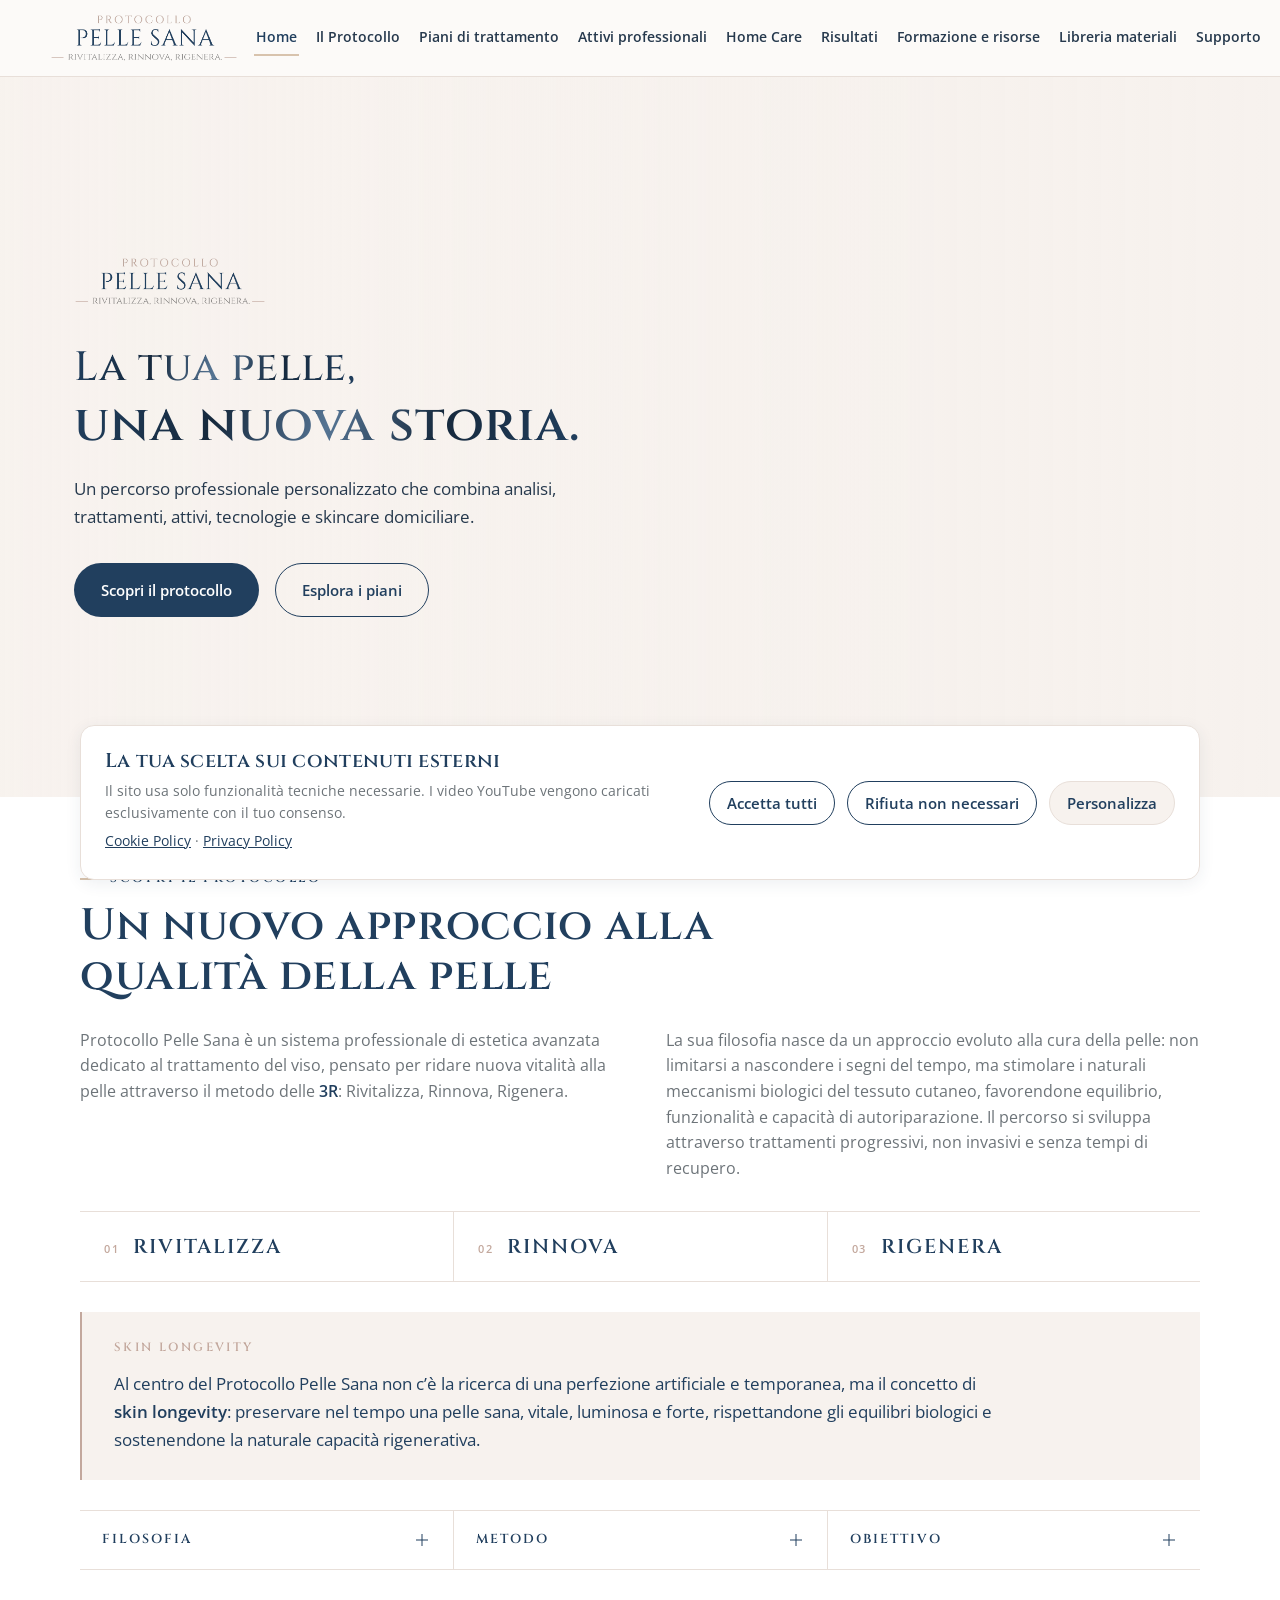
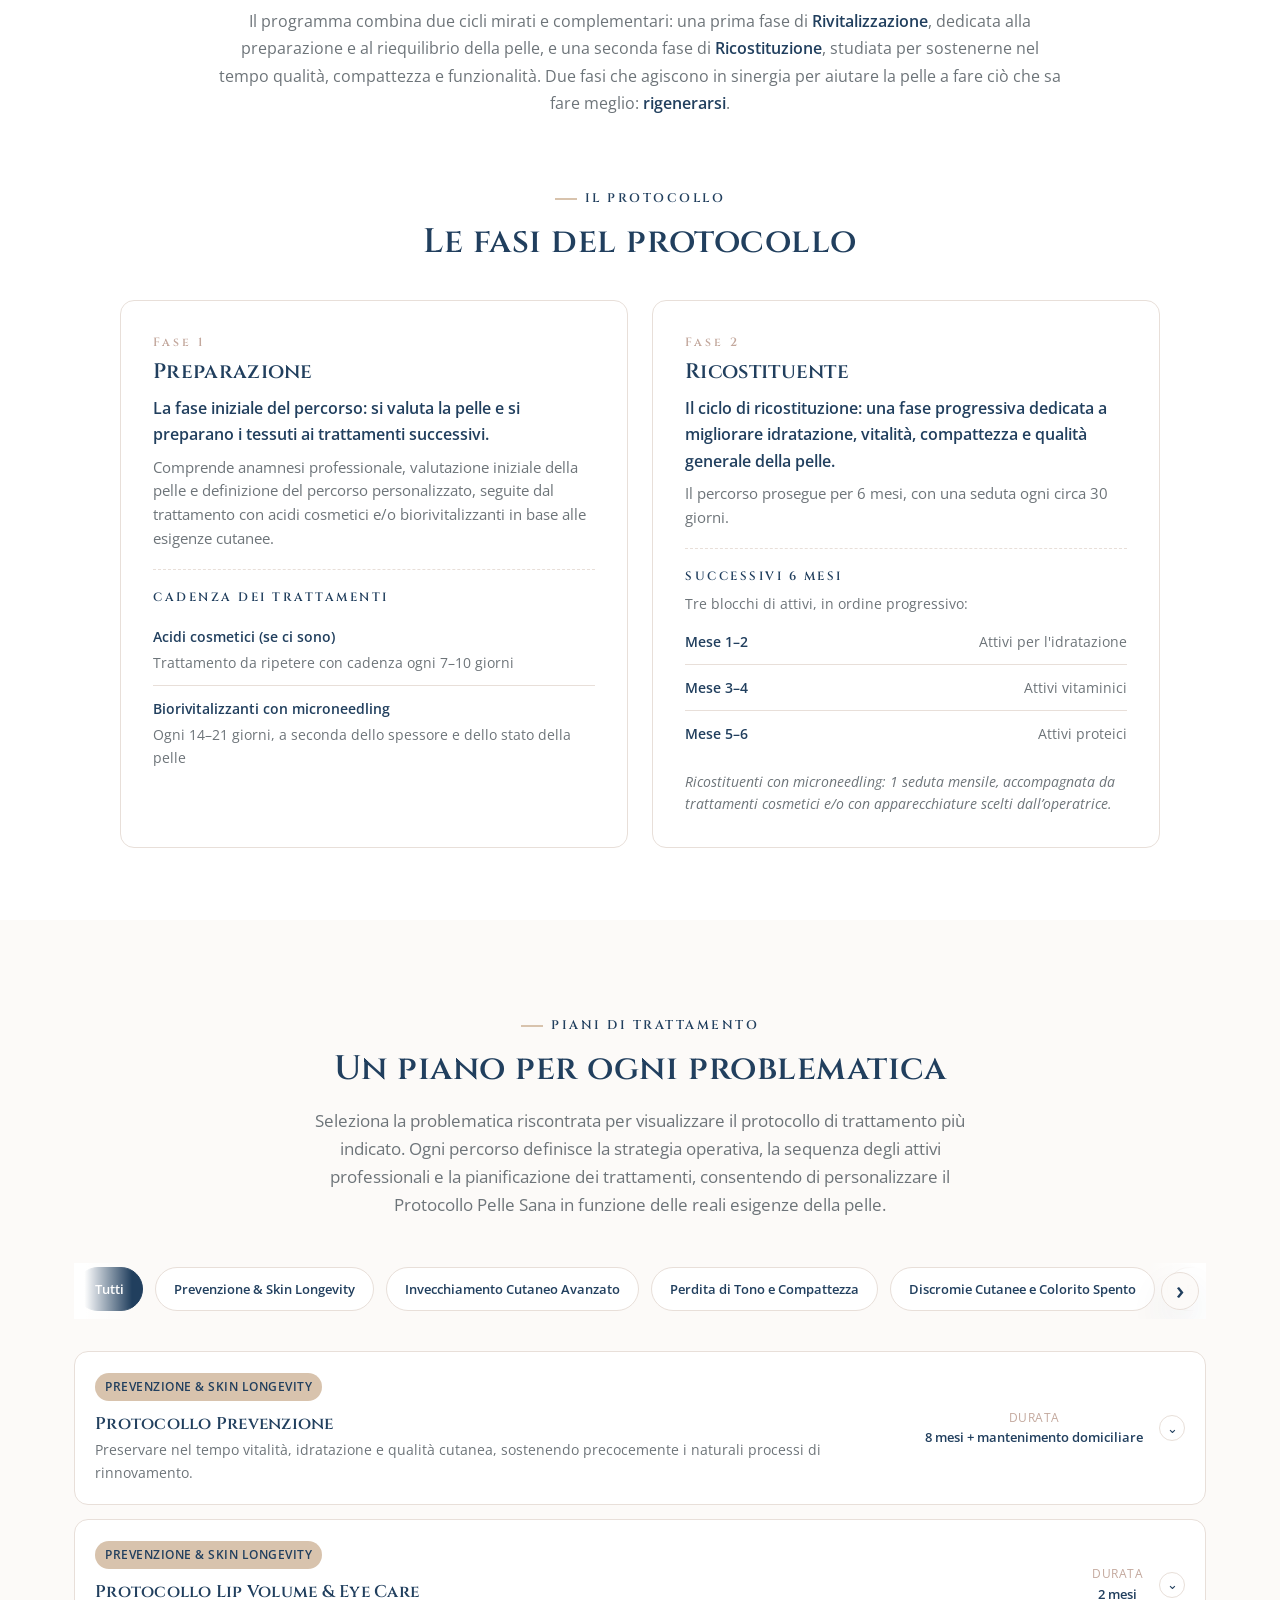
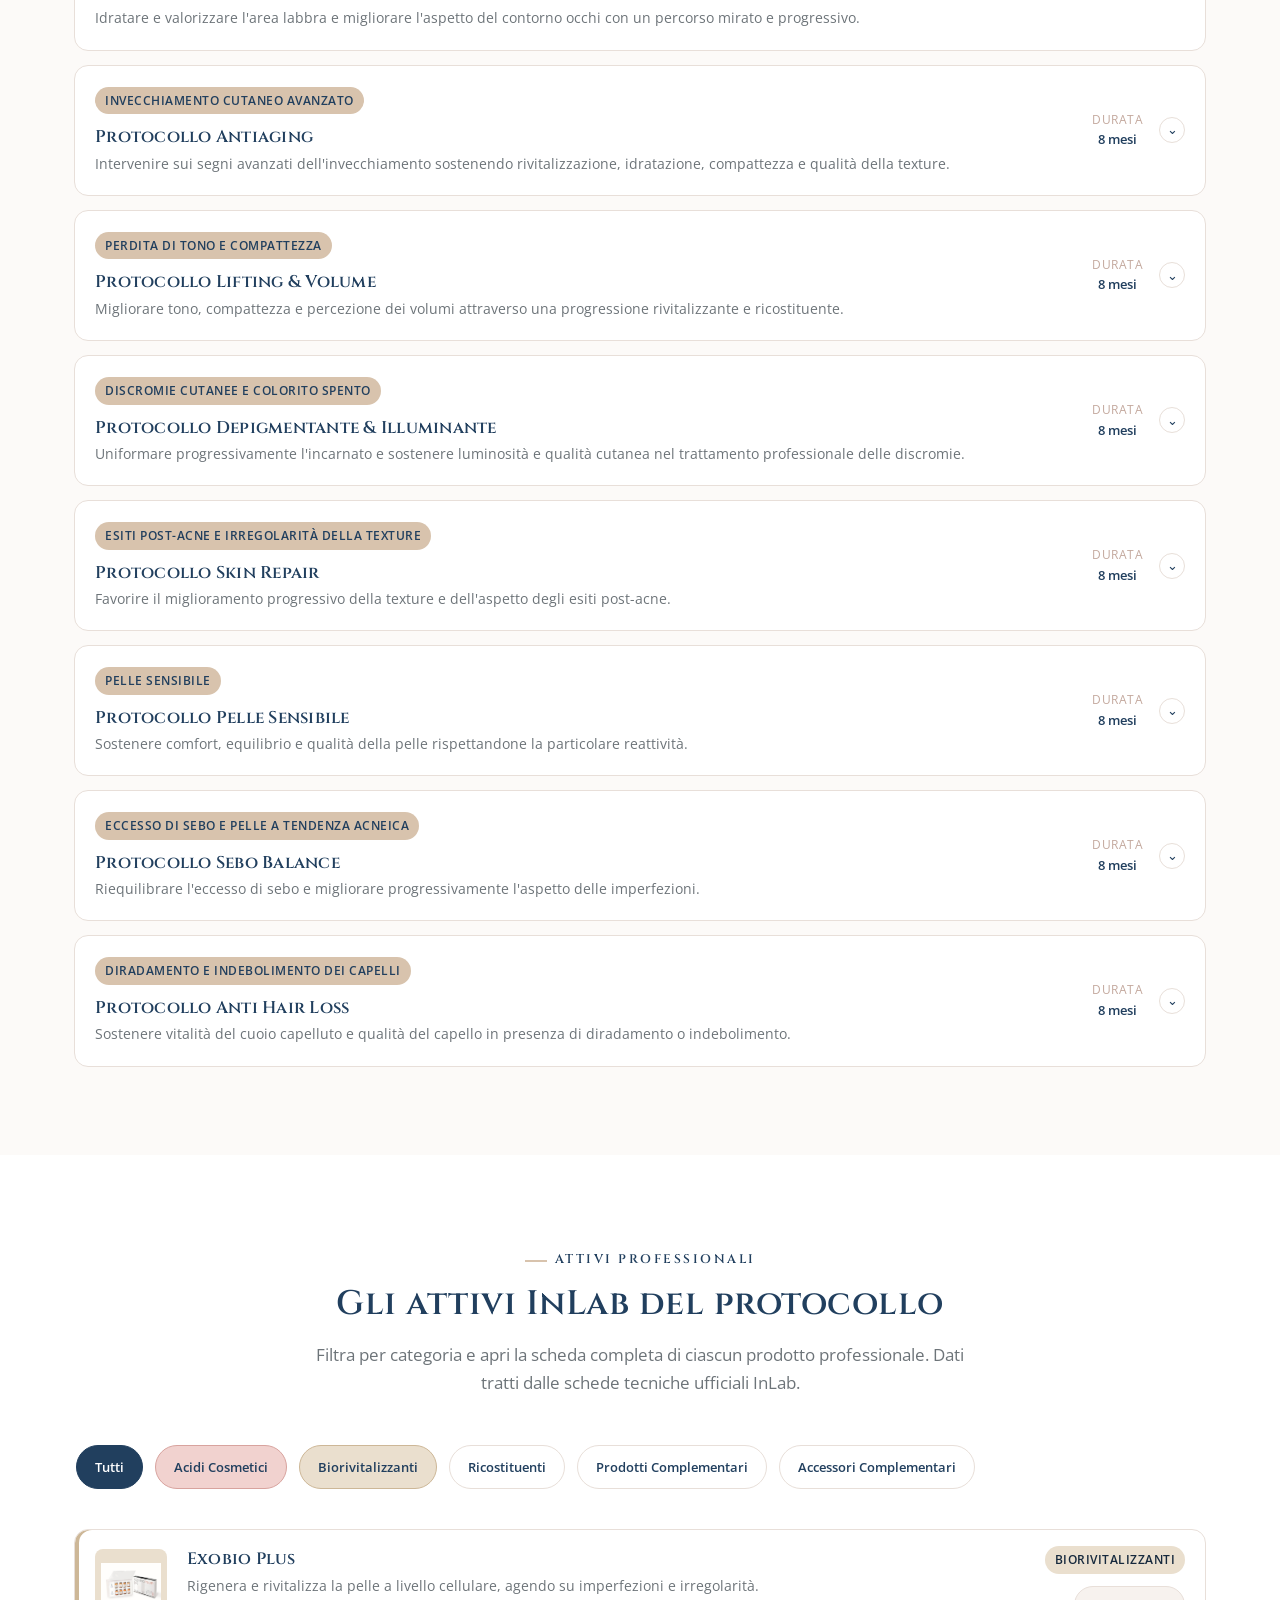
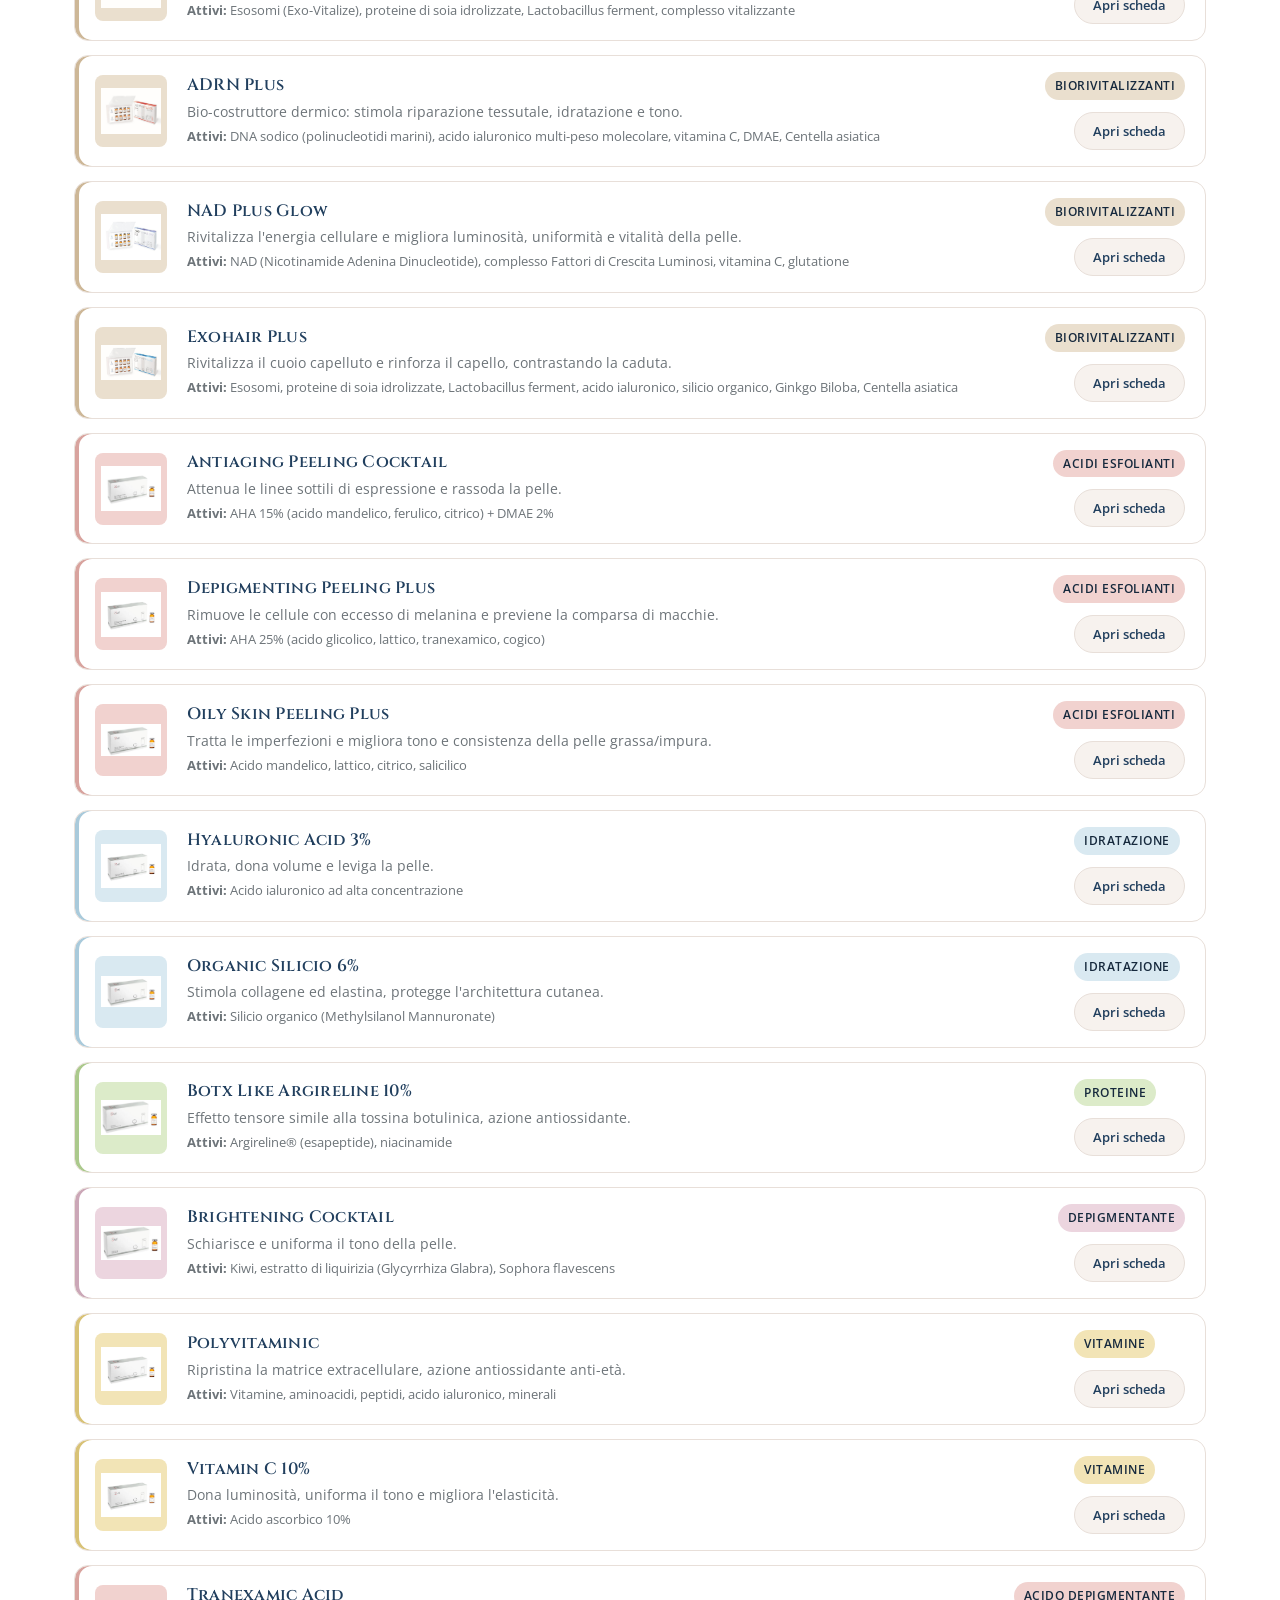
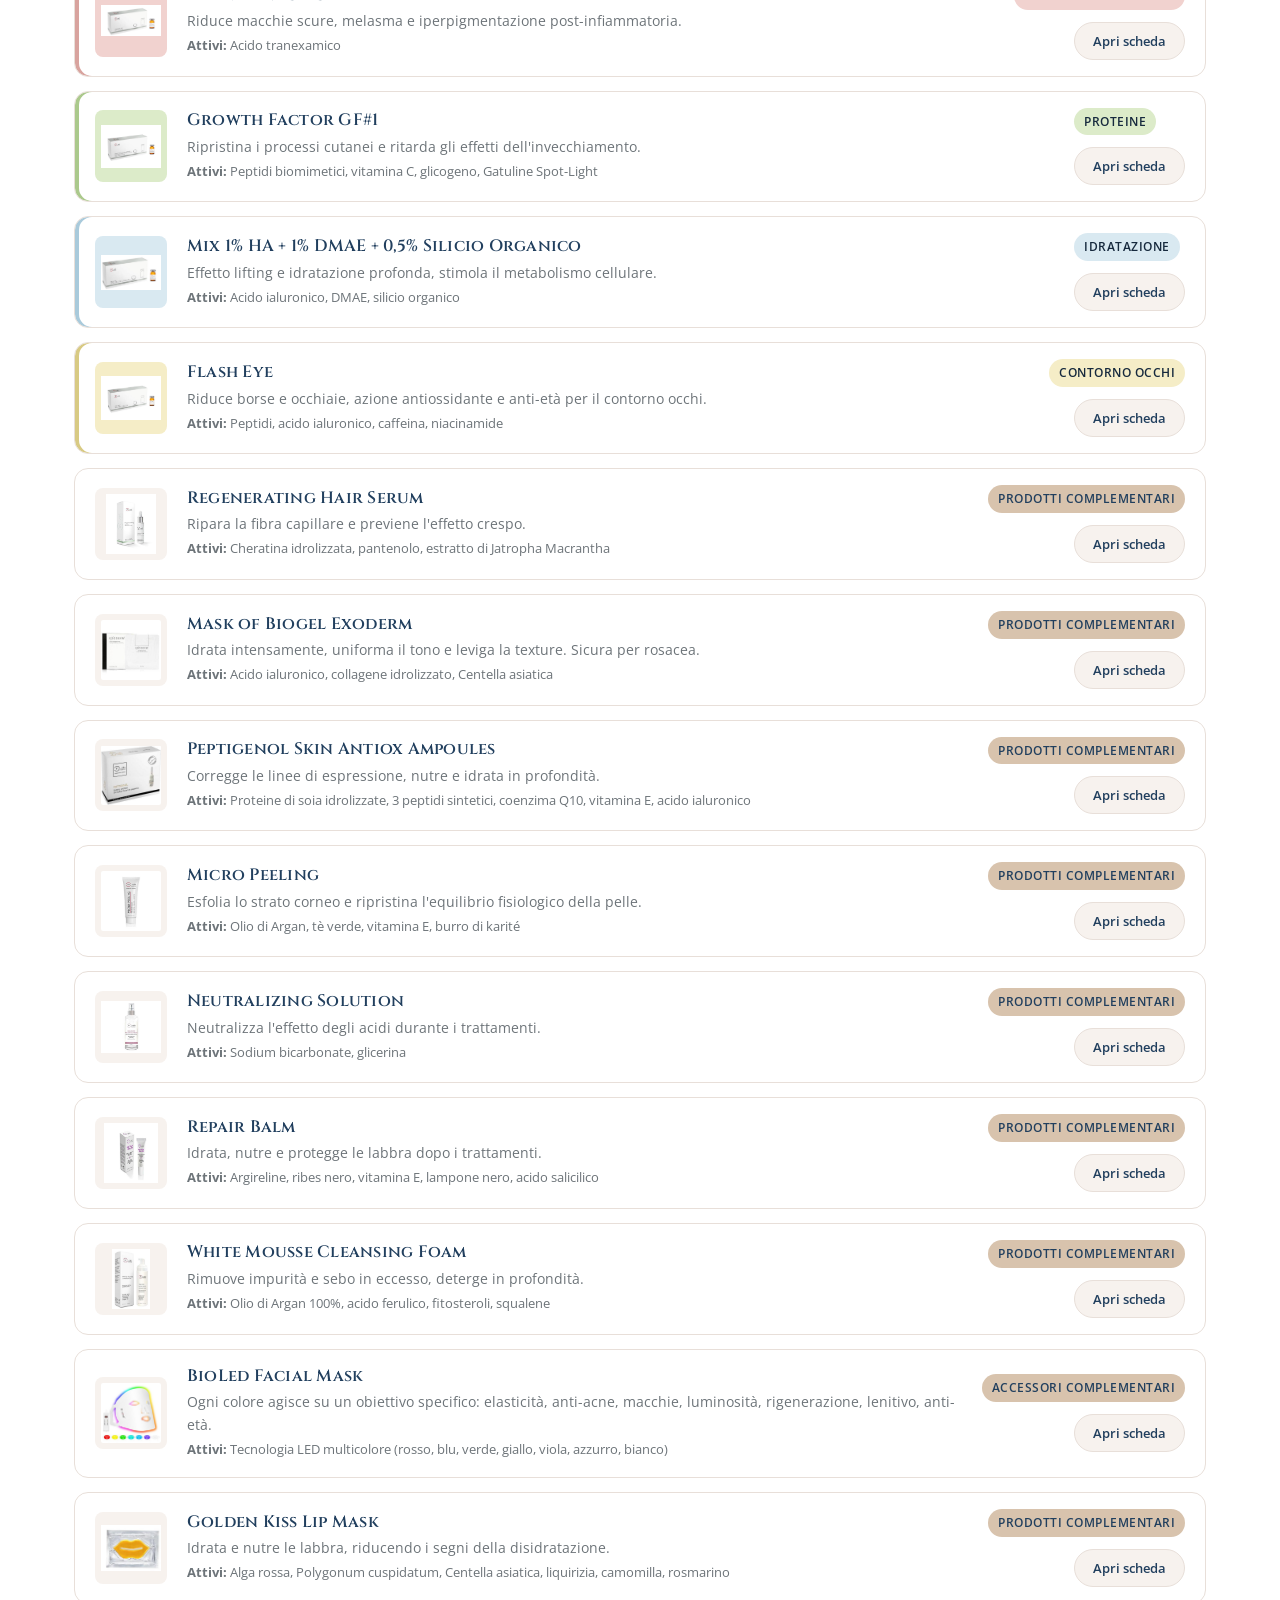
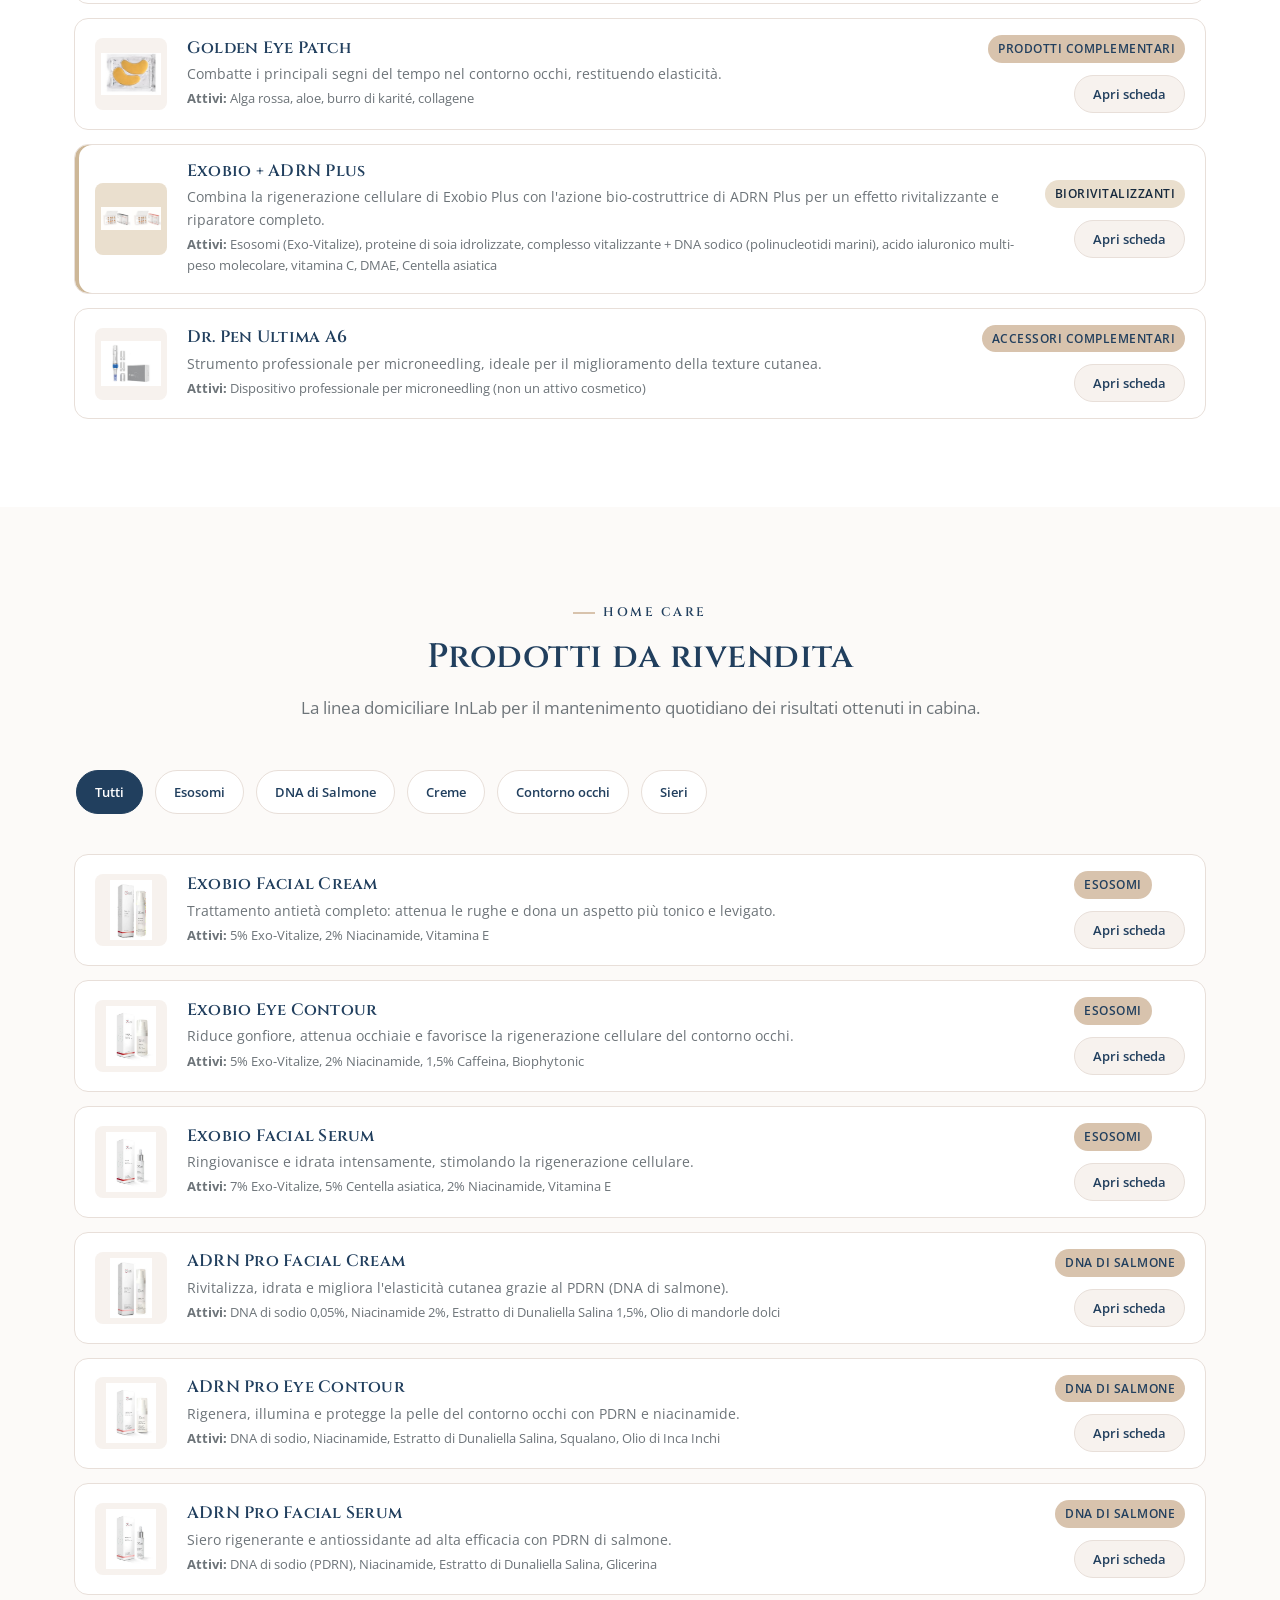
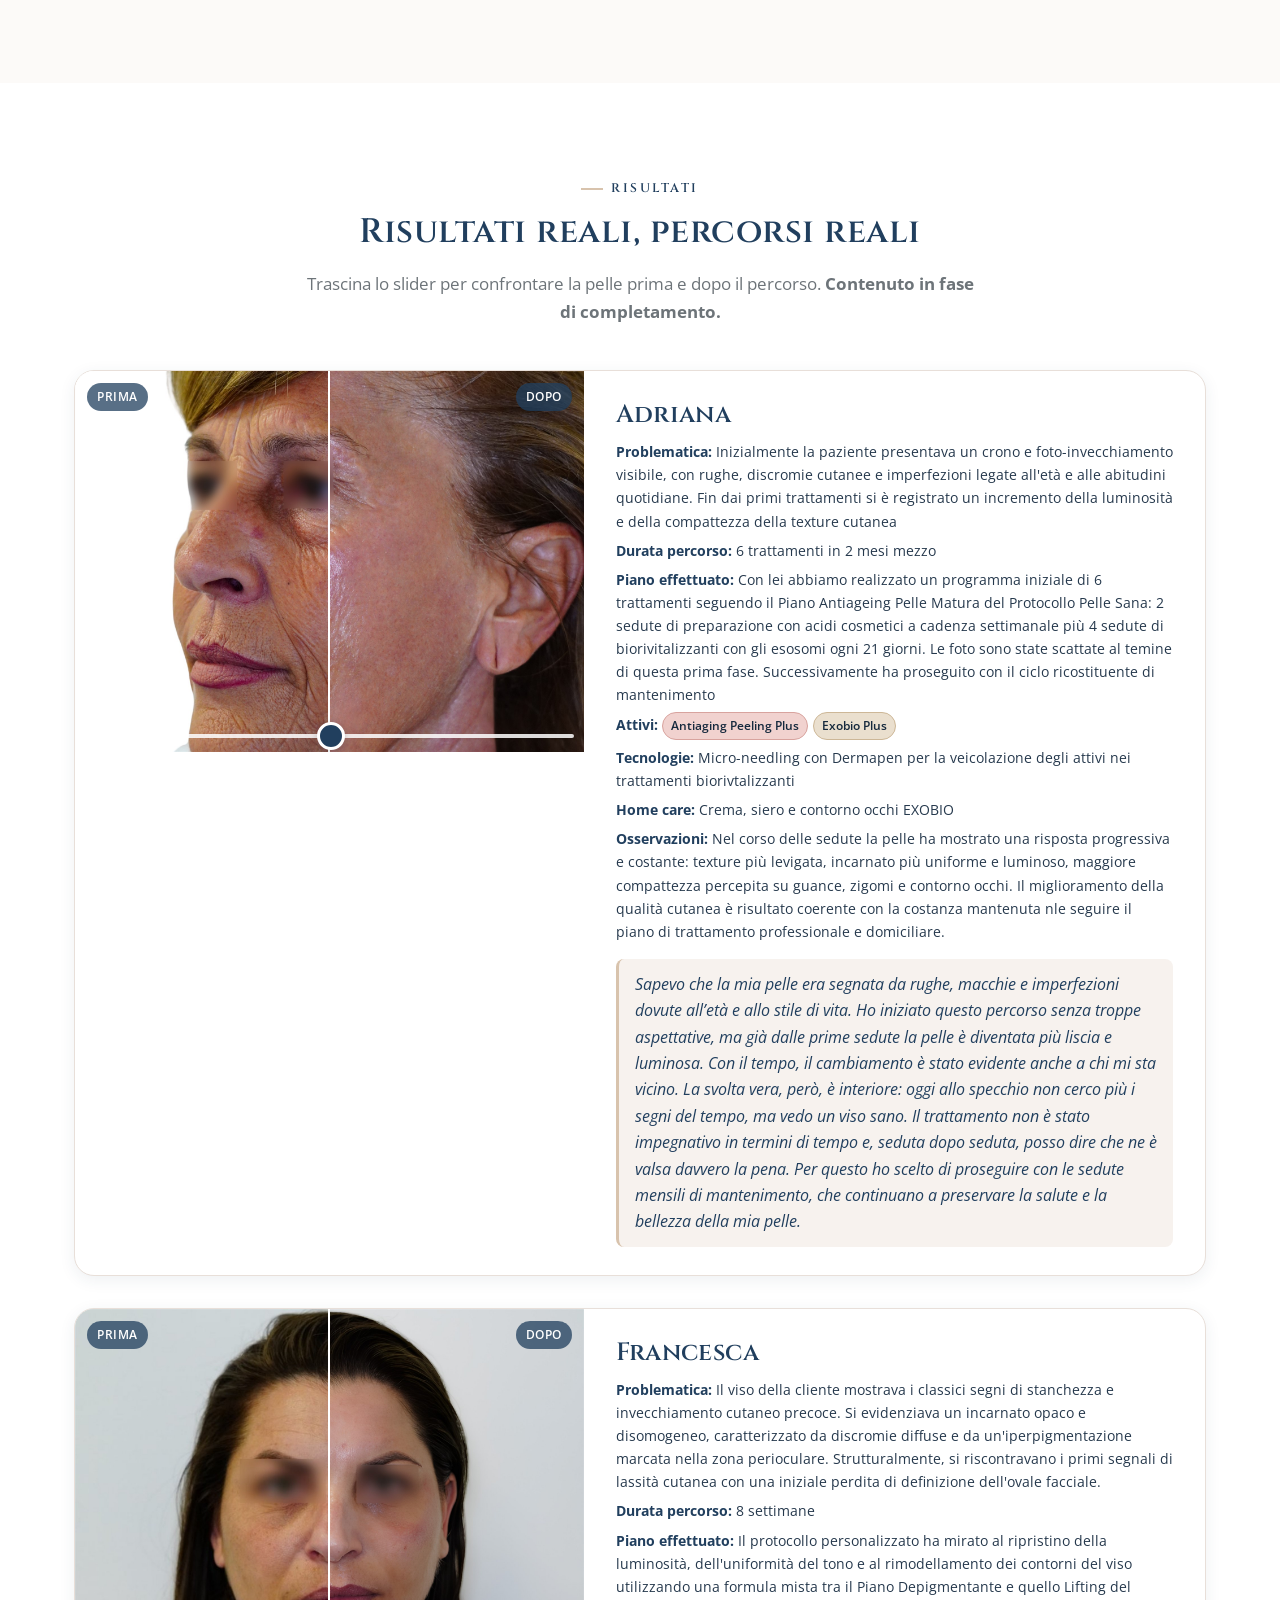
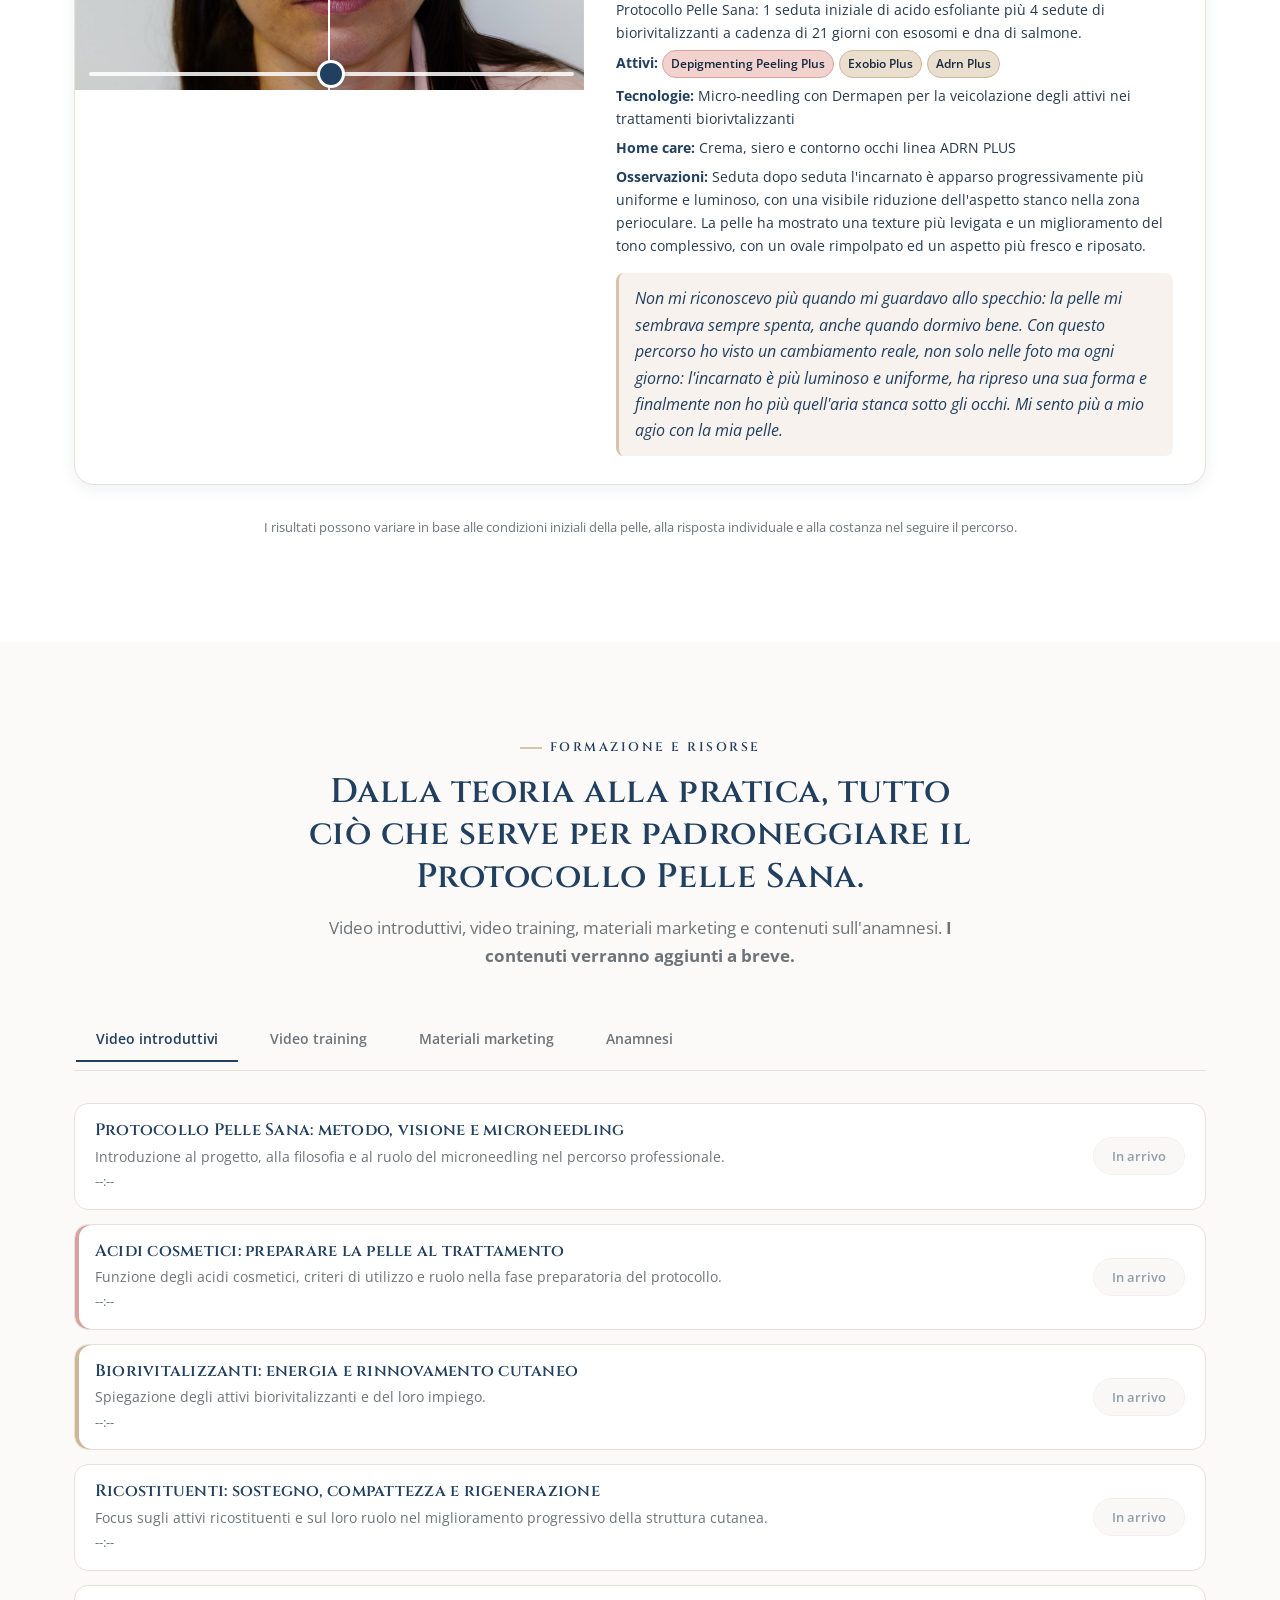
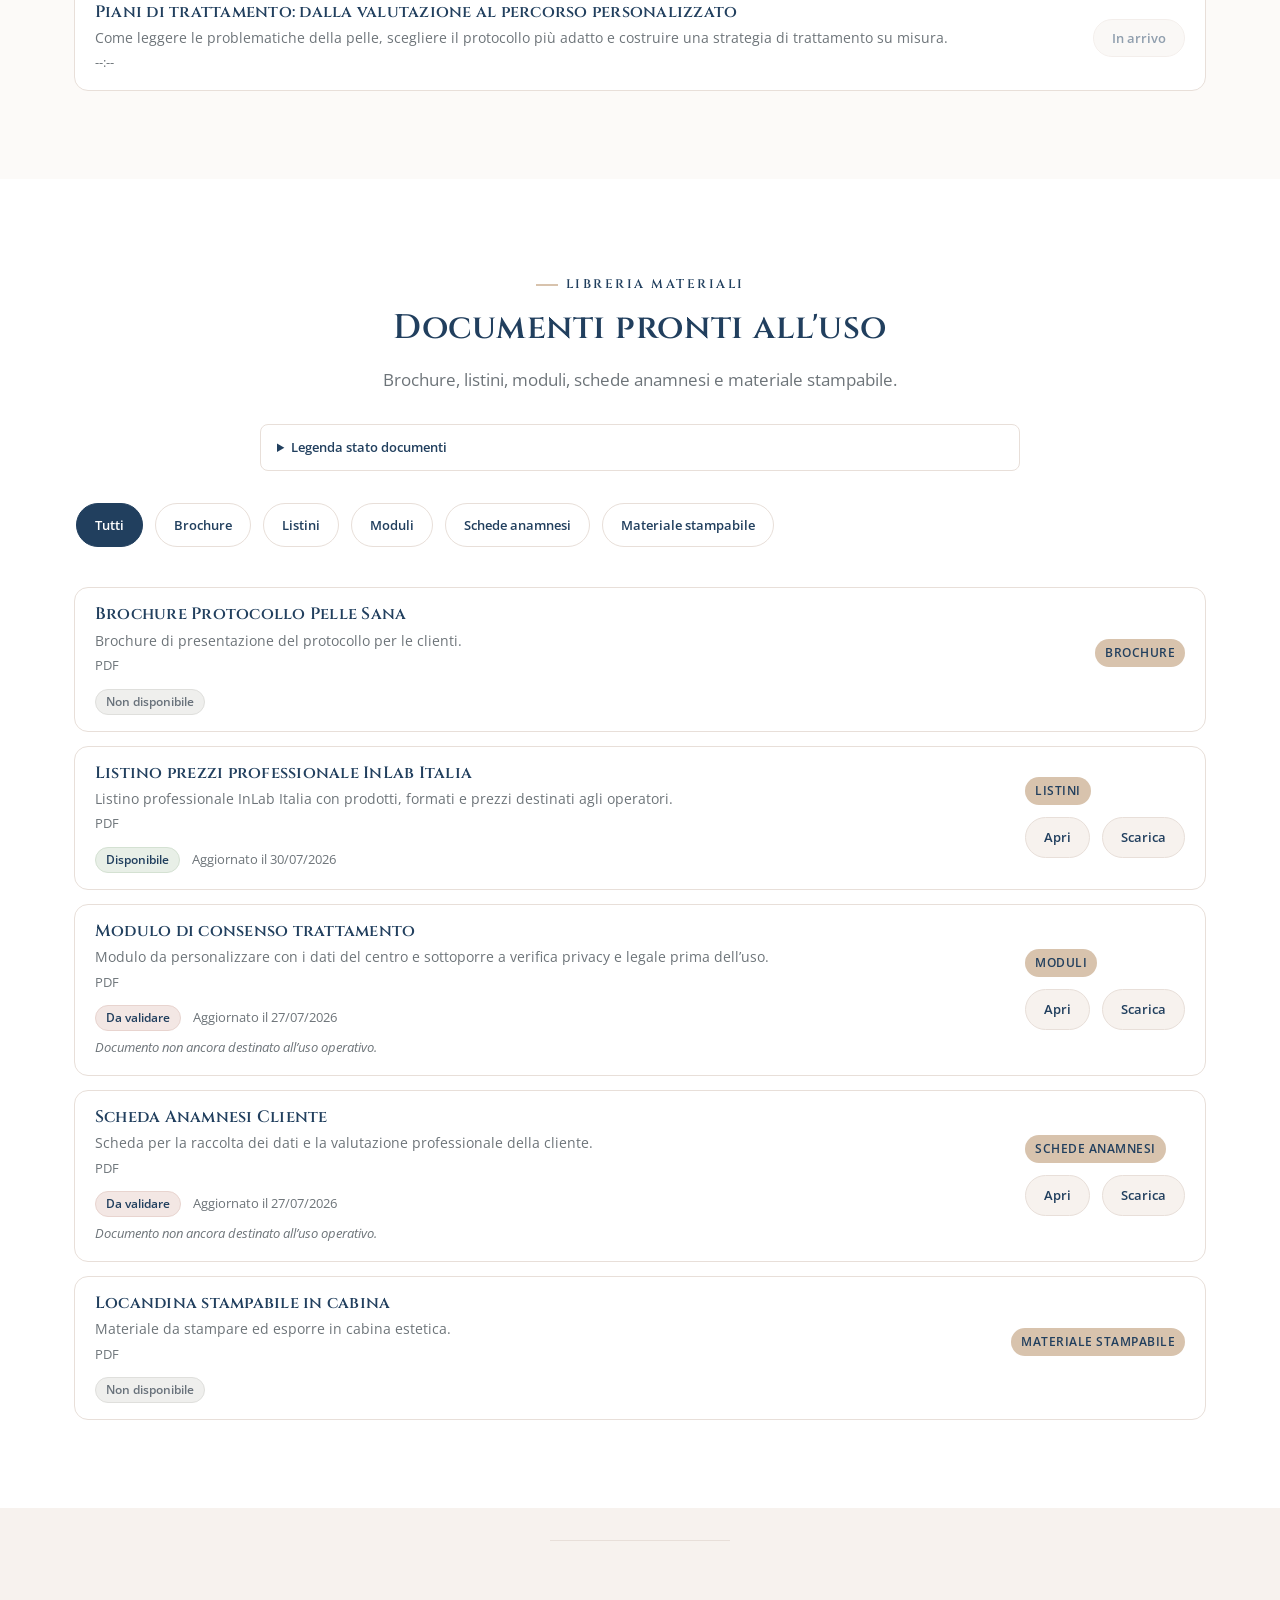
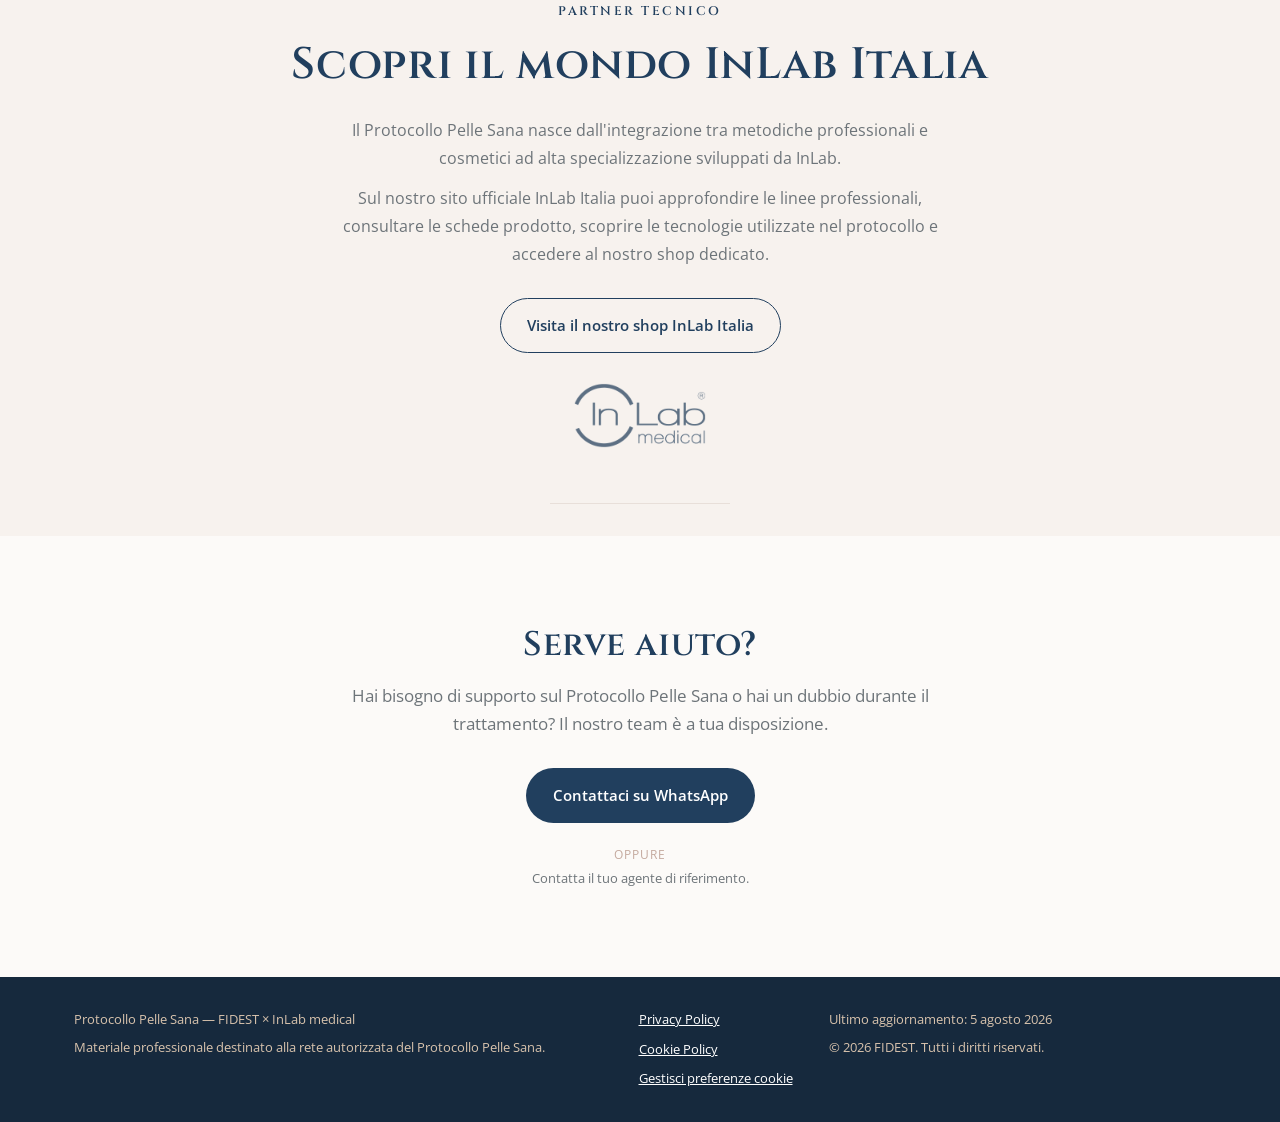
==== commit c931b0ff: "modifiche" ====
--- a/index.html
+++ b/index.html
@@ -208,7 +208,6 @@
                         <p>
                             Il programma combina due cicli mirati e complementari: una prima fase di <strong>Rivitalizzazione</strong>, dedicata alla preparazione e al riequilibrio della pelle, e una seconda fase di <strong>Ricostituzione</strong>, studiata per sostenerne nel tempo qualità, compattezza e funzionalità. Due fasi che agiscono in sinergia per aiutare la pelle a fare ciò che sa fare meglio: <strong>rigenerarsi</strong>.
                         </p>
-                        <span class="protocol-discovery__continuation" aria-hidden="true"></span>
                     </div>
                 </div>
 
@@ -401,18 +400,18 @@
             <div class="container">
                 <div class="inlab-partner__inner" data-inlab-reveal>
                     <p class="eyebrow">Partner tecnico</p>
-                    <h2 id="inlab-partner-title">Scopri il mondo InLab</h2>
+                    <h2 id="inlab-partner-title">Scopri il mondo InLab Italia</h2>
                     <div class="inlab-partner__copy">
                         <p>Il Protocollo Pelle Sana nasce dall'integrazione tra metodiche professionali e cosmetici ad alta specializzazione sviluppati da InLab.</p>
-                        <p>Sul sito ufficiale puoi approfondire le linee professionali, consultare le schede prodotto, scoprire le tecnologie utilizzate nel protocollo e accedere allo shop dedicato.</p>
+                        <p>Sul nostro sito ufficiale InLab Italia puoi approfondire le linee professionali, consultare le schede prodotto, scoprire le tecnologie utilizzate nel protocollo e accedere al nostro shop dedicato.</p>
                     </div>
                     <a
                         class="btn btn--outline inlab-partner__cta"
                         href="https://www.inlabmed.it"
                         target="_blank"
                         rel="noopener noreferrer"
-                        aria-label="Visita il sito ufficiale InLab in una nuova scheda"
-                    >Visita il sito ufficiale InLab</a>
+                        aria-label="Visita il sito ufficiale e lo shop InLab Italia in una nuova scheda"
+                    >Visita il nostro shop InLab Italia</a>
                     <img
                         class="inlab-partner__logo"
                         src="assets/img/logo/logo-inlab-med-italia.png"
@@ -528,7 +527,7 @@
     </dialog>
 
     <script src="consent.js?v=20260805-1"></script>
-    <script src="script.js?v=20260805-inlab-1"></script>
+    <script src="script.js?v=20260805-inlab-2"></script>
 
 </body>
 </html>
--- a/style.css
+++ b/style.css
@@ -945,7 +945,7 @@
     position: relative;
     max-width: 900px;
     margin: 38px auto 0;
-    padding: 0 28px 42px;
+    padding: 0 28px;
     text-align: center;
 }
 
@@ -953,15 +953,6 @@
     color: var(--text-soft);
     font-size: 16px;
     line-height: 1.7;
-}
-
-.protocol-discovery__continuation {
-    position: absolute;
-    bottom: 0;
-    left: 50%;
-    width: 1px;
-    height: 30px;
-    background: var(--nude);
 }
 
 .phases-head {
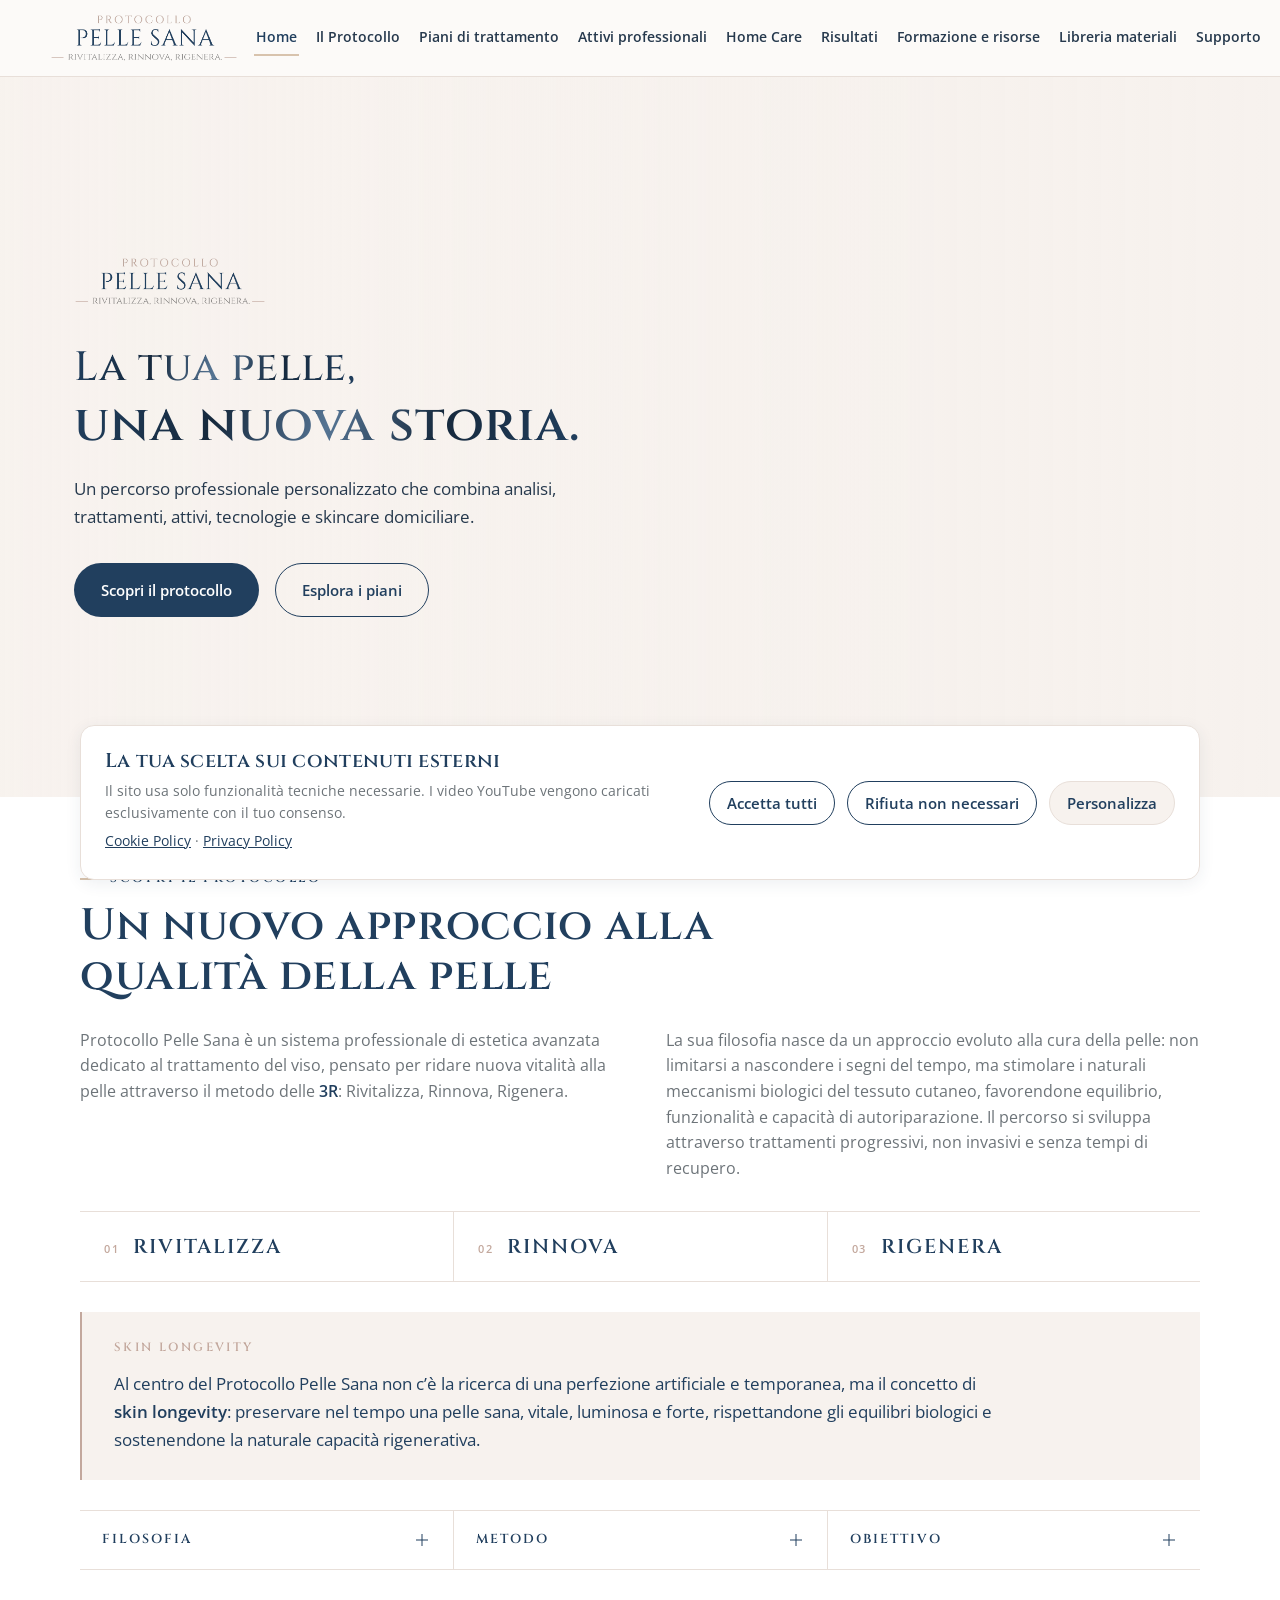
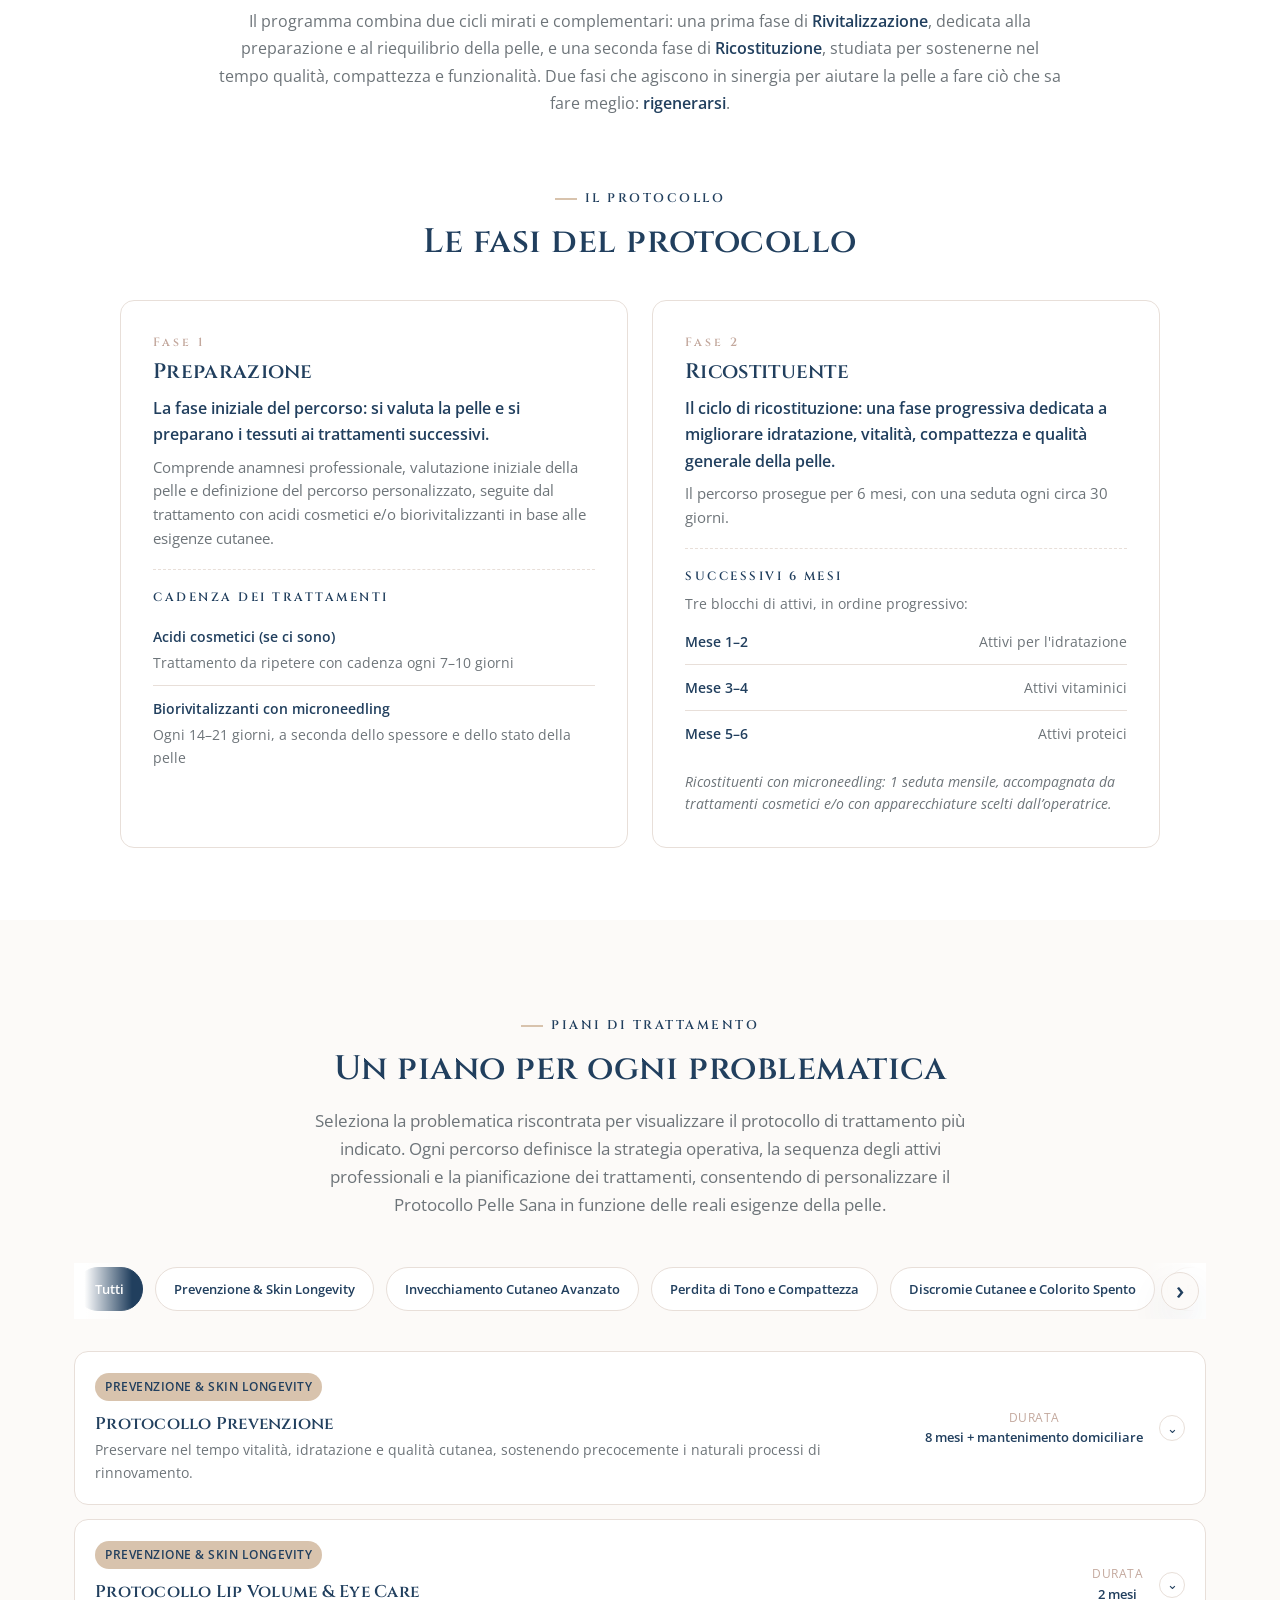
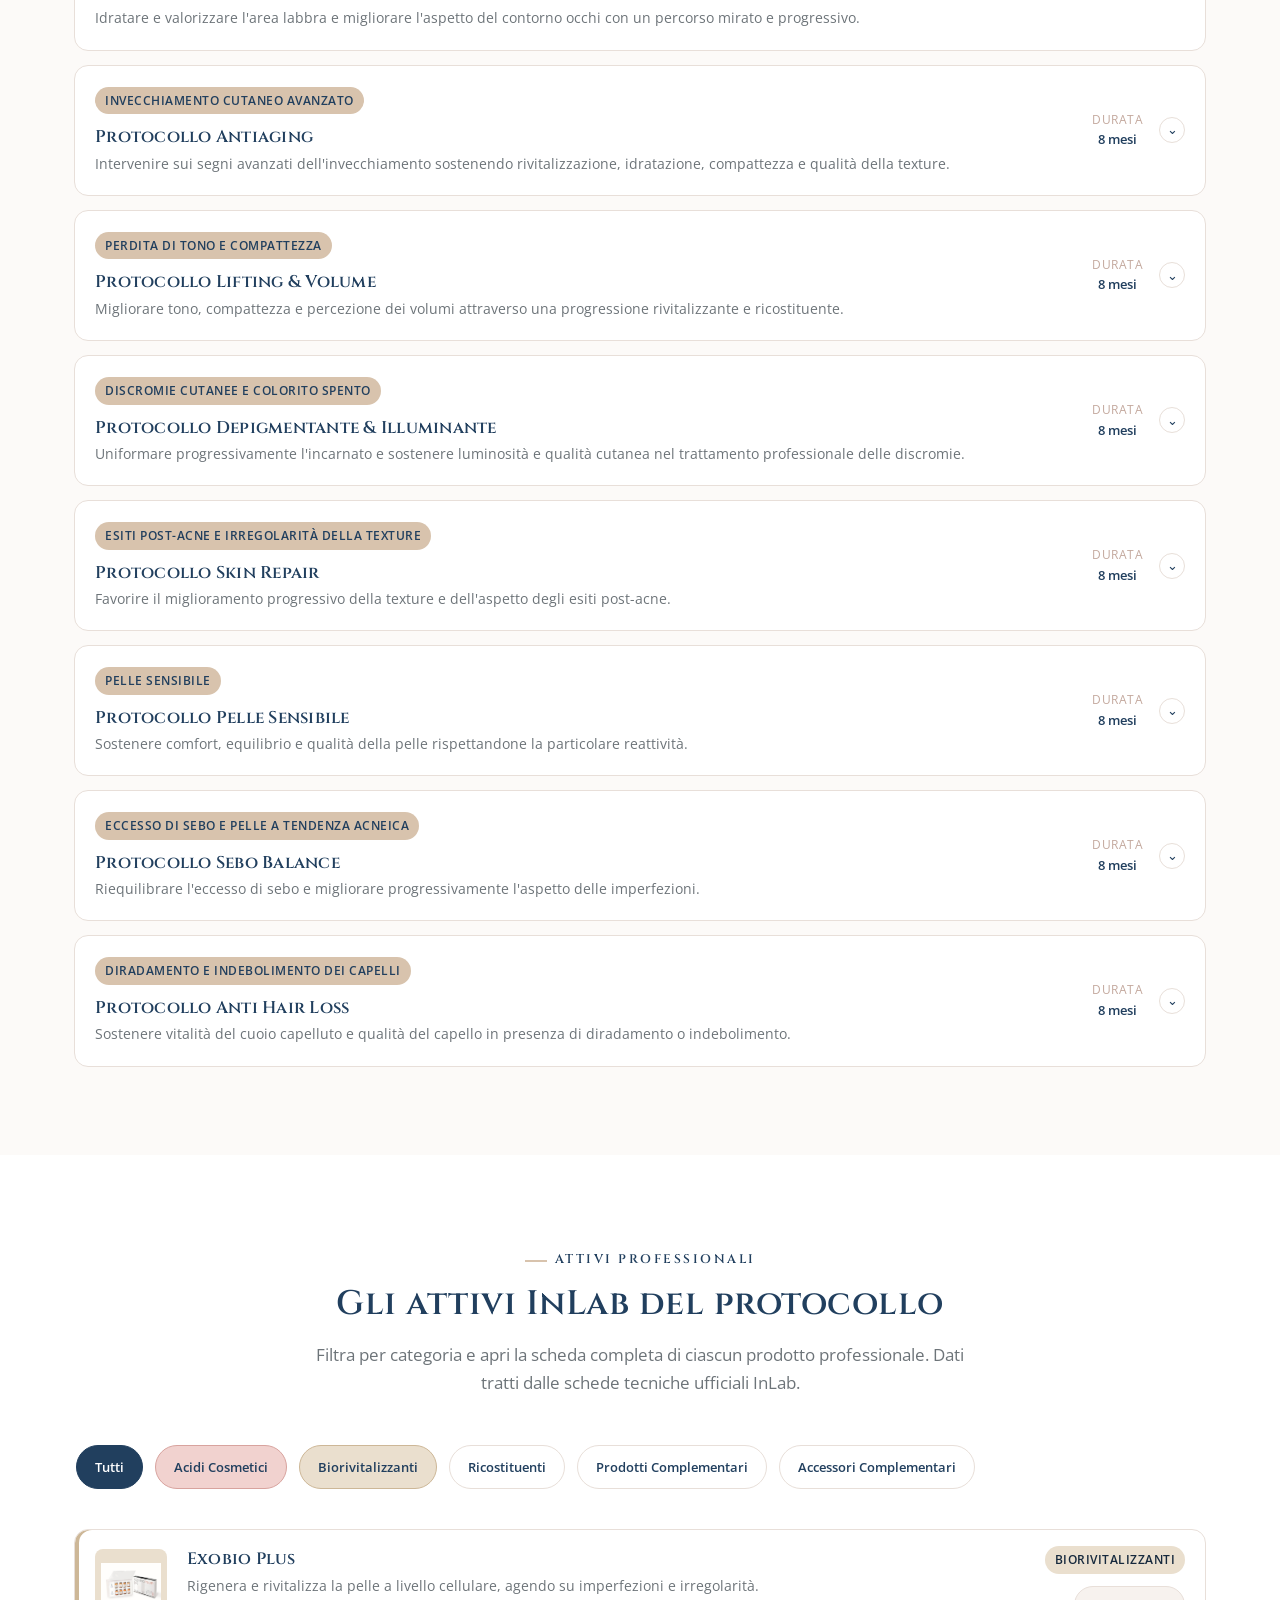
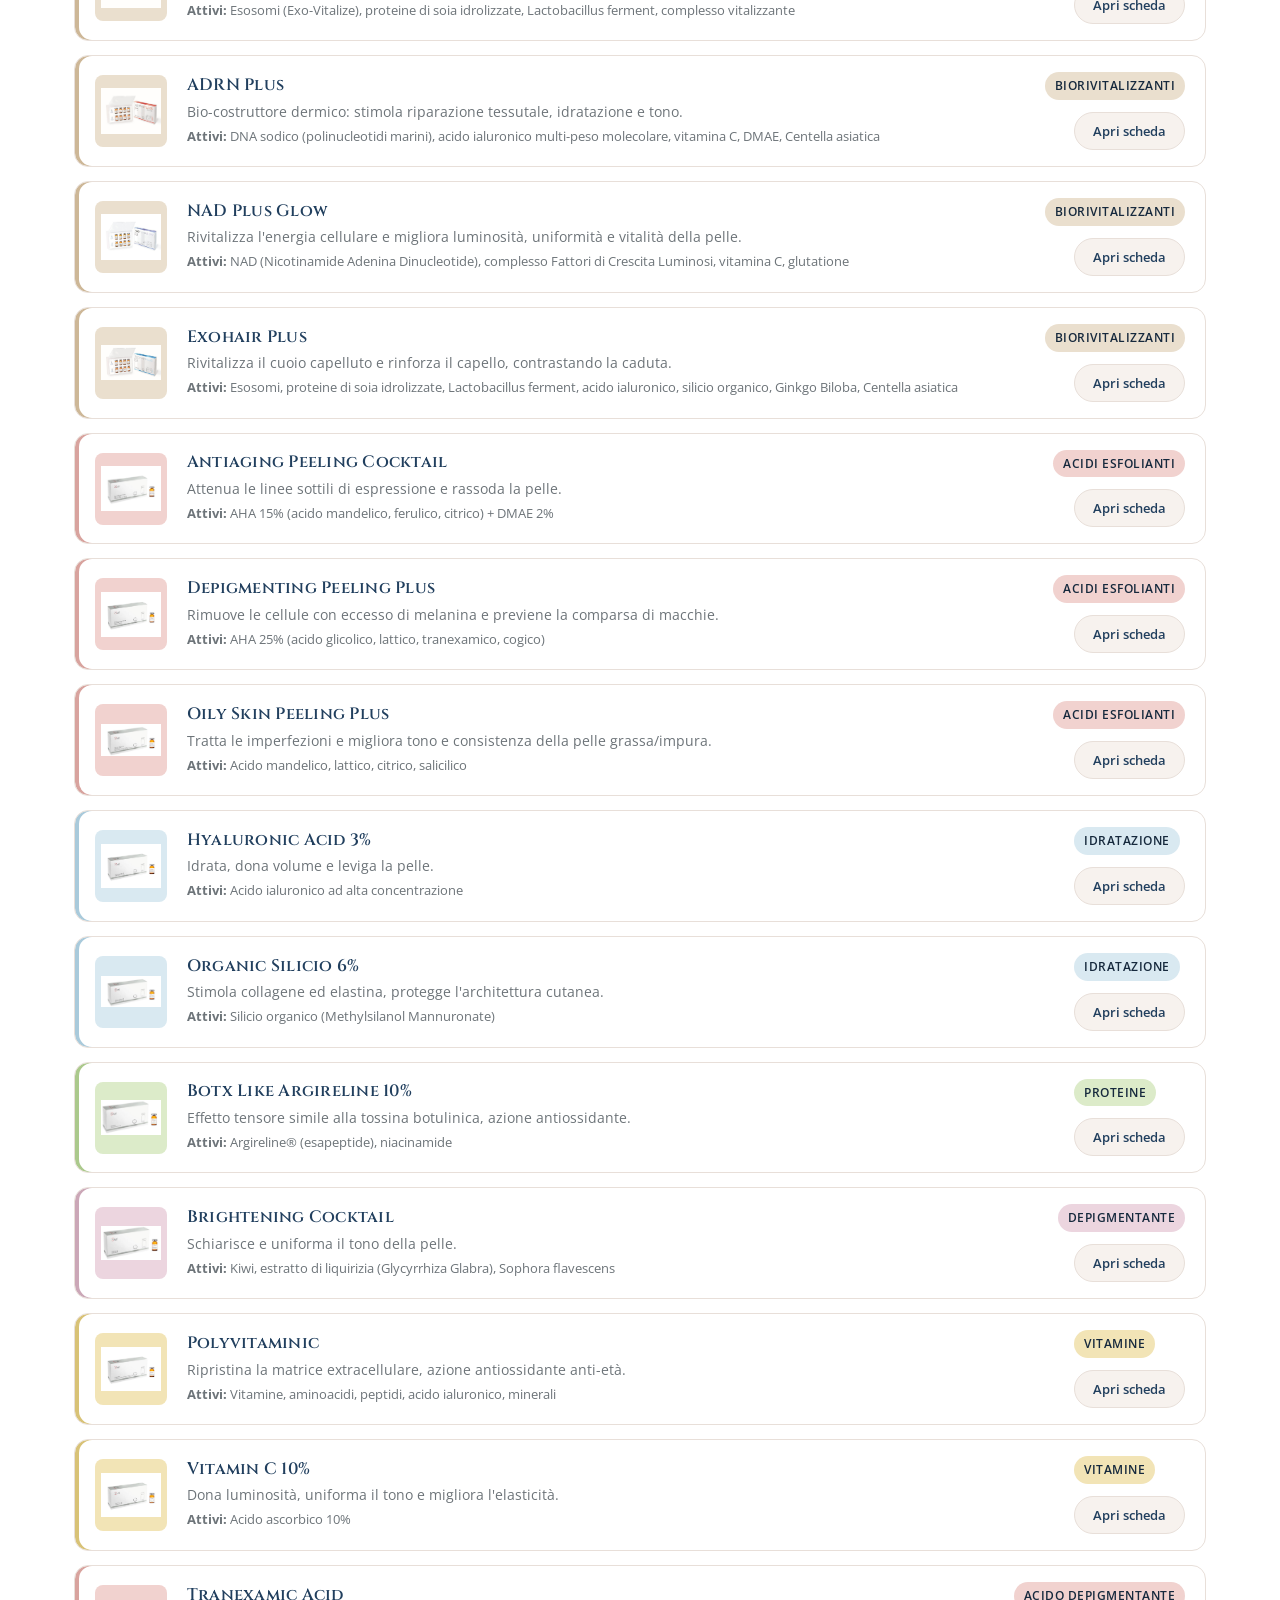
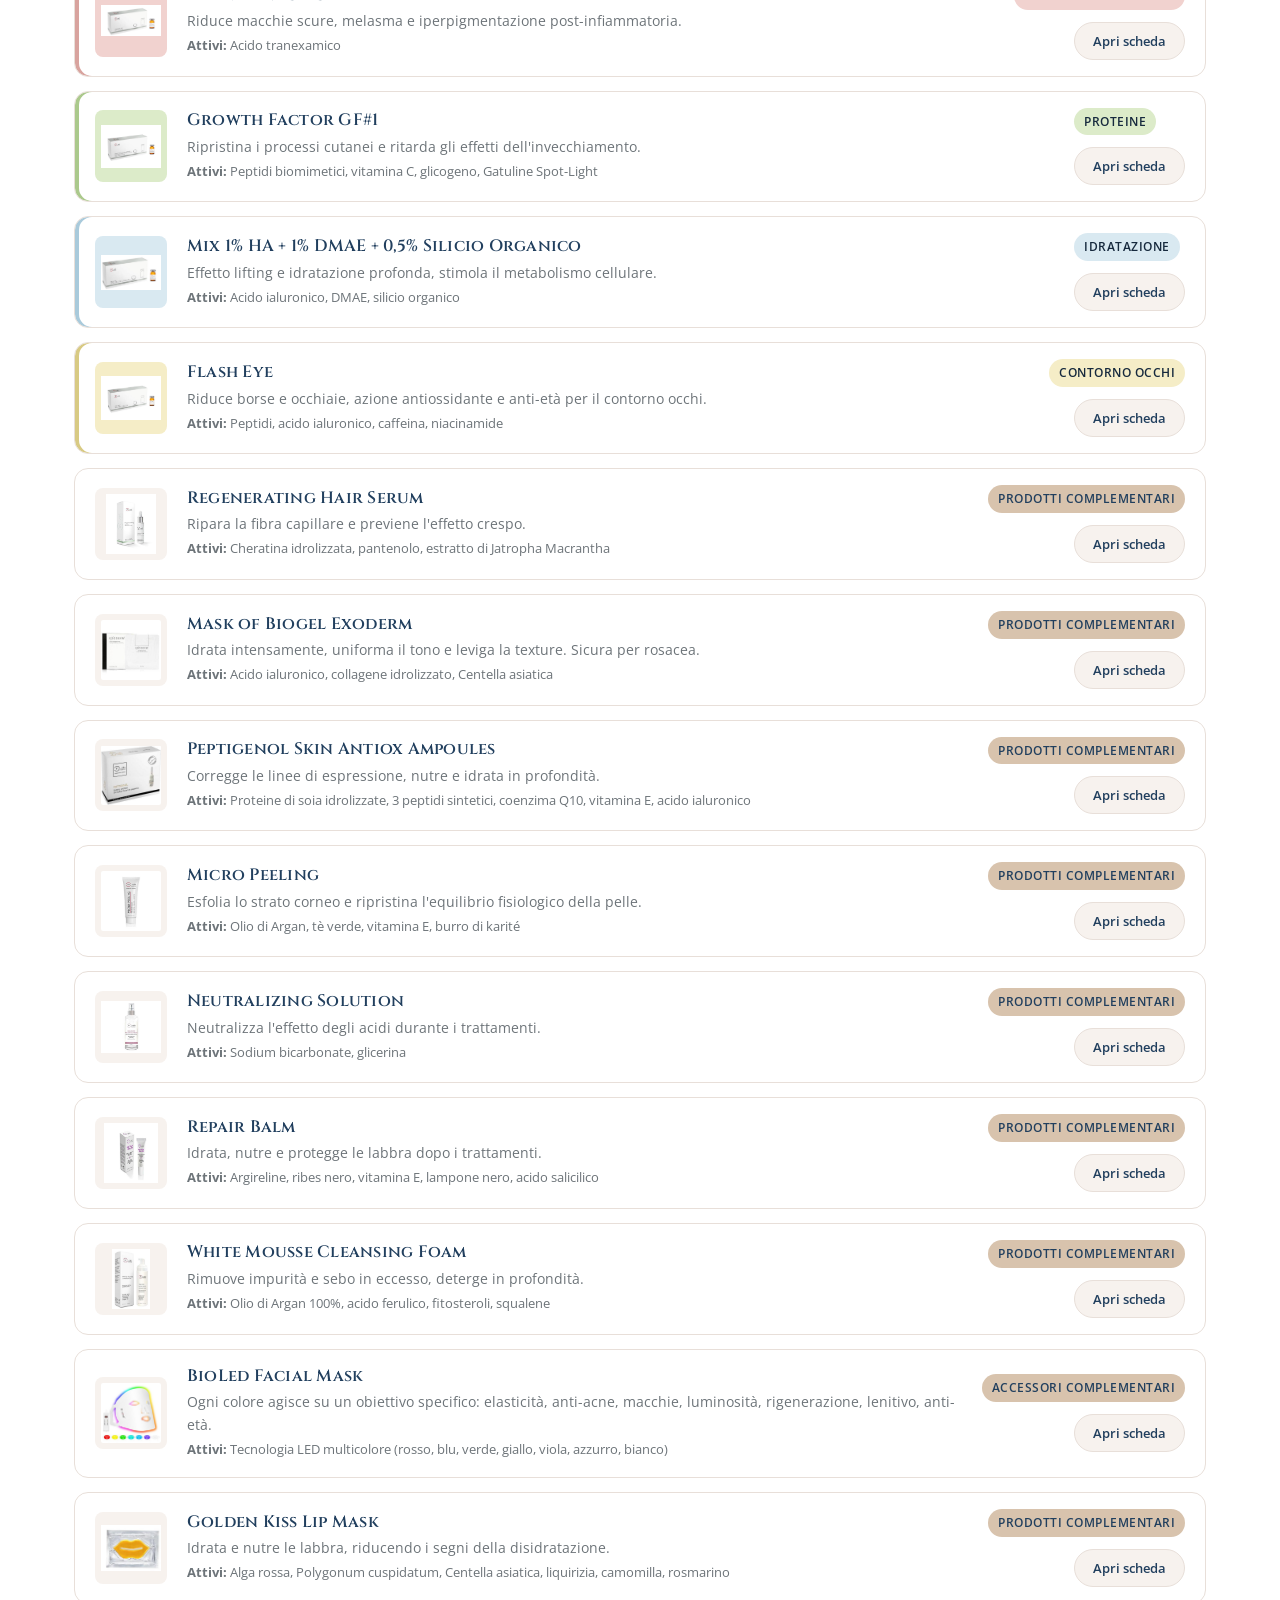
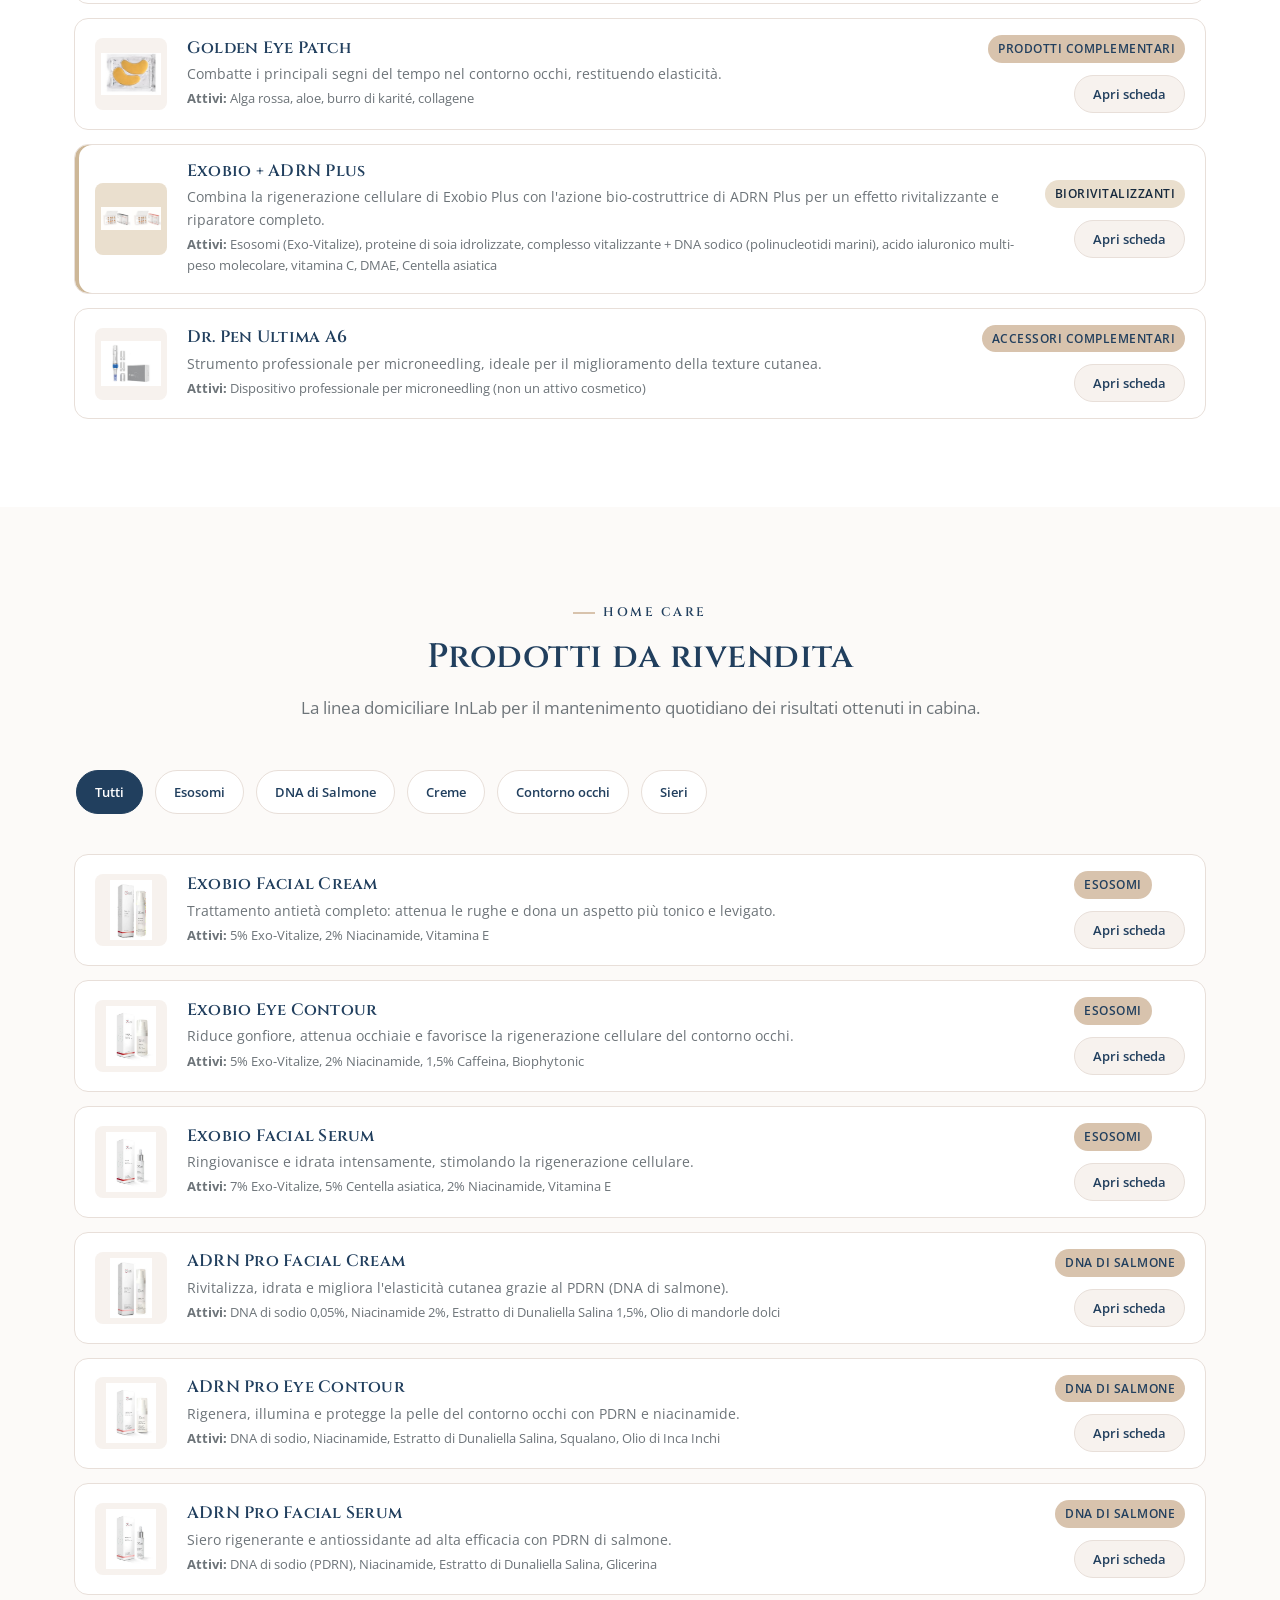
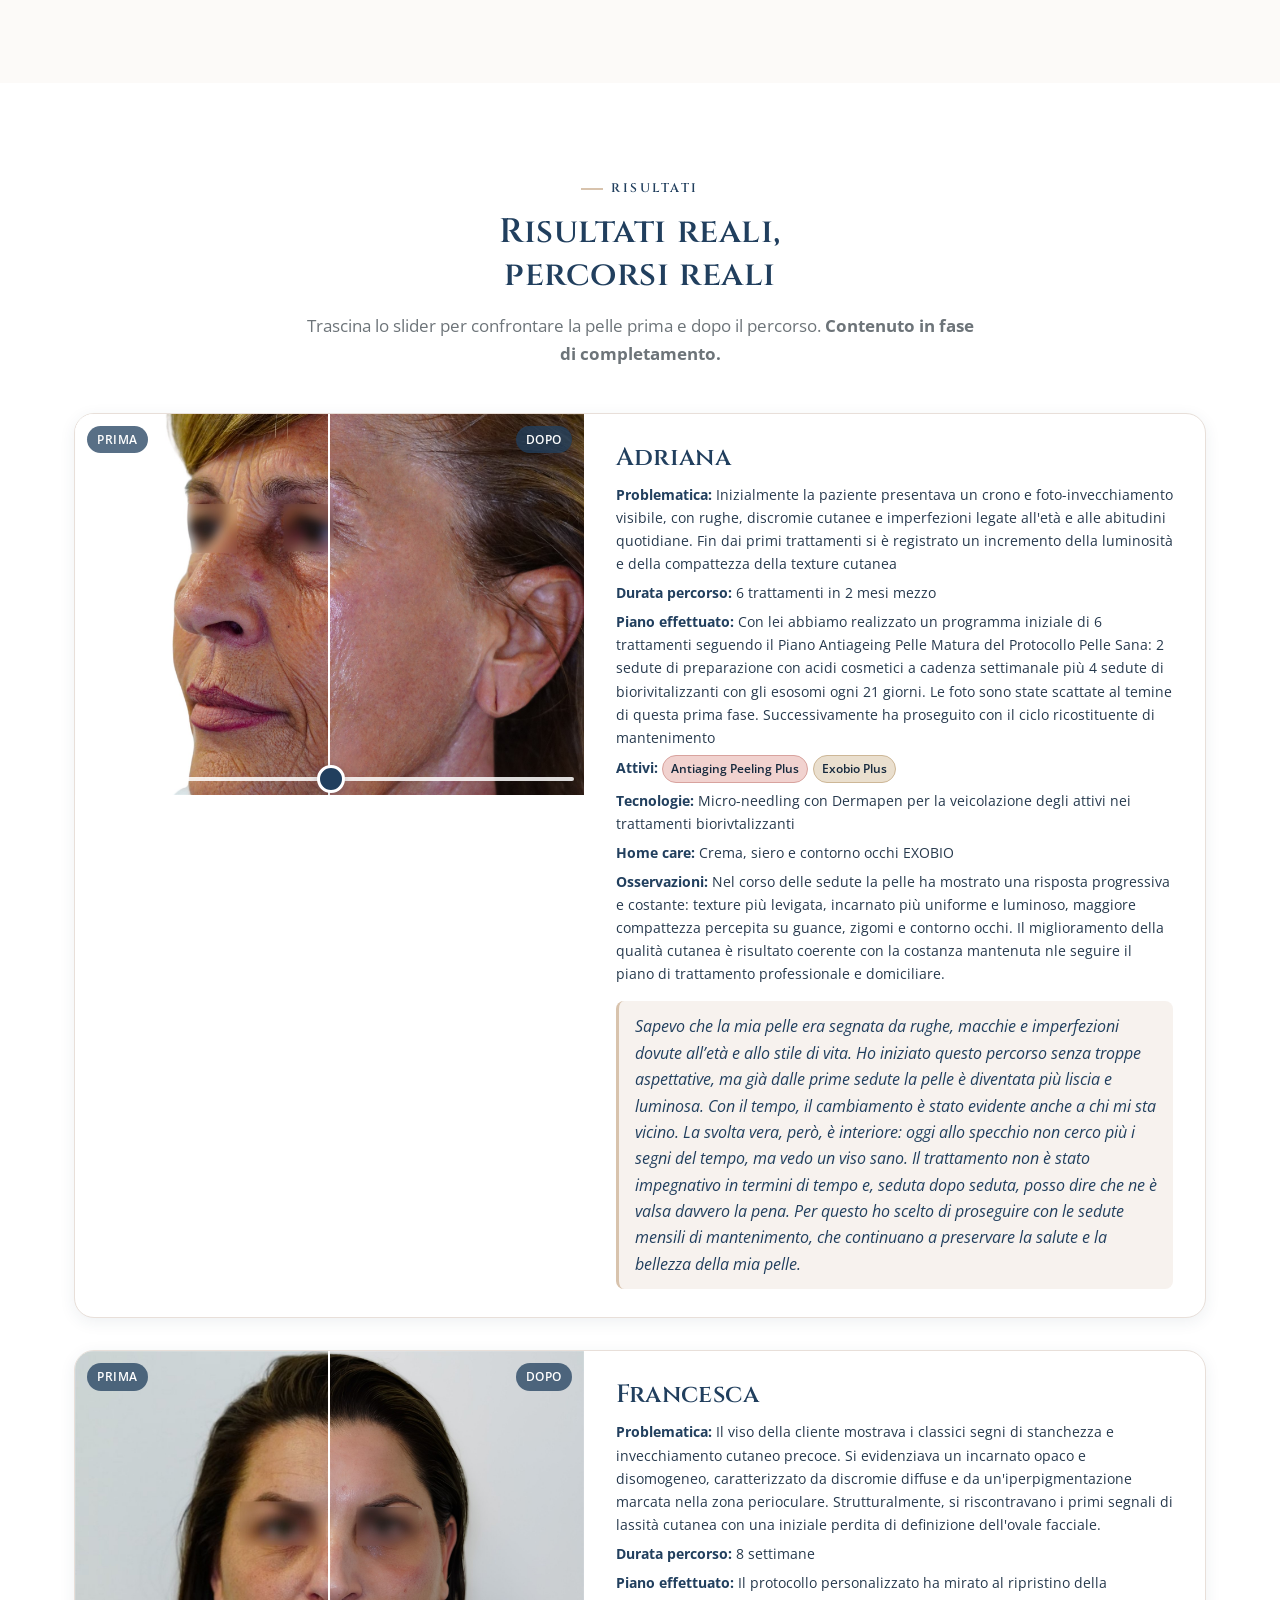
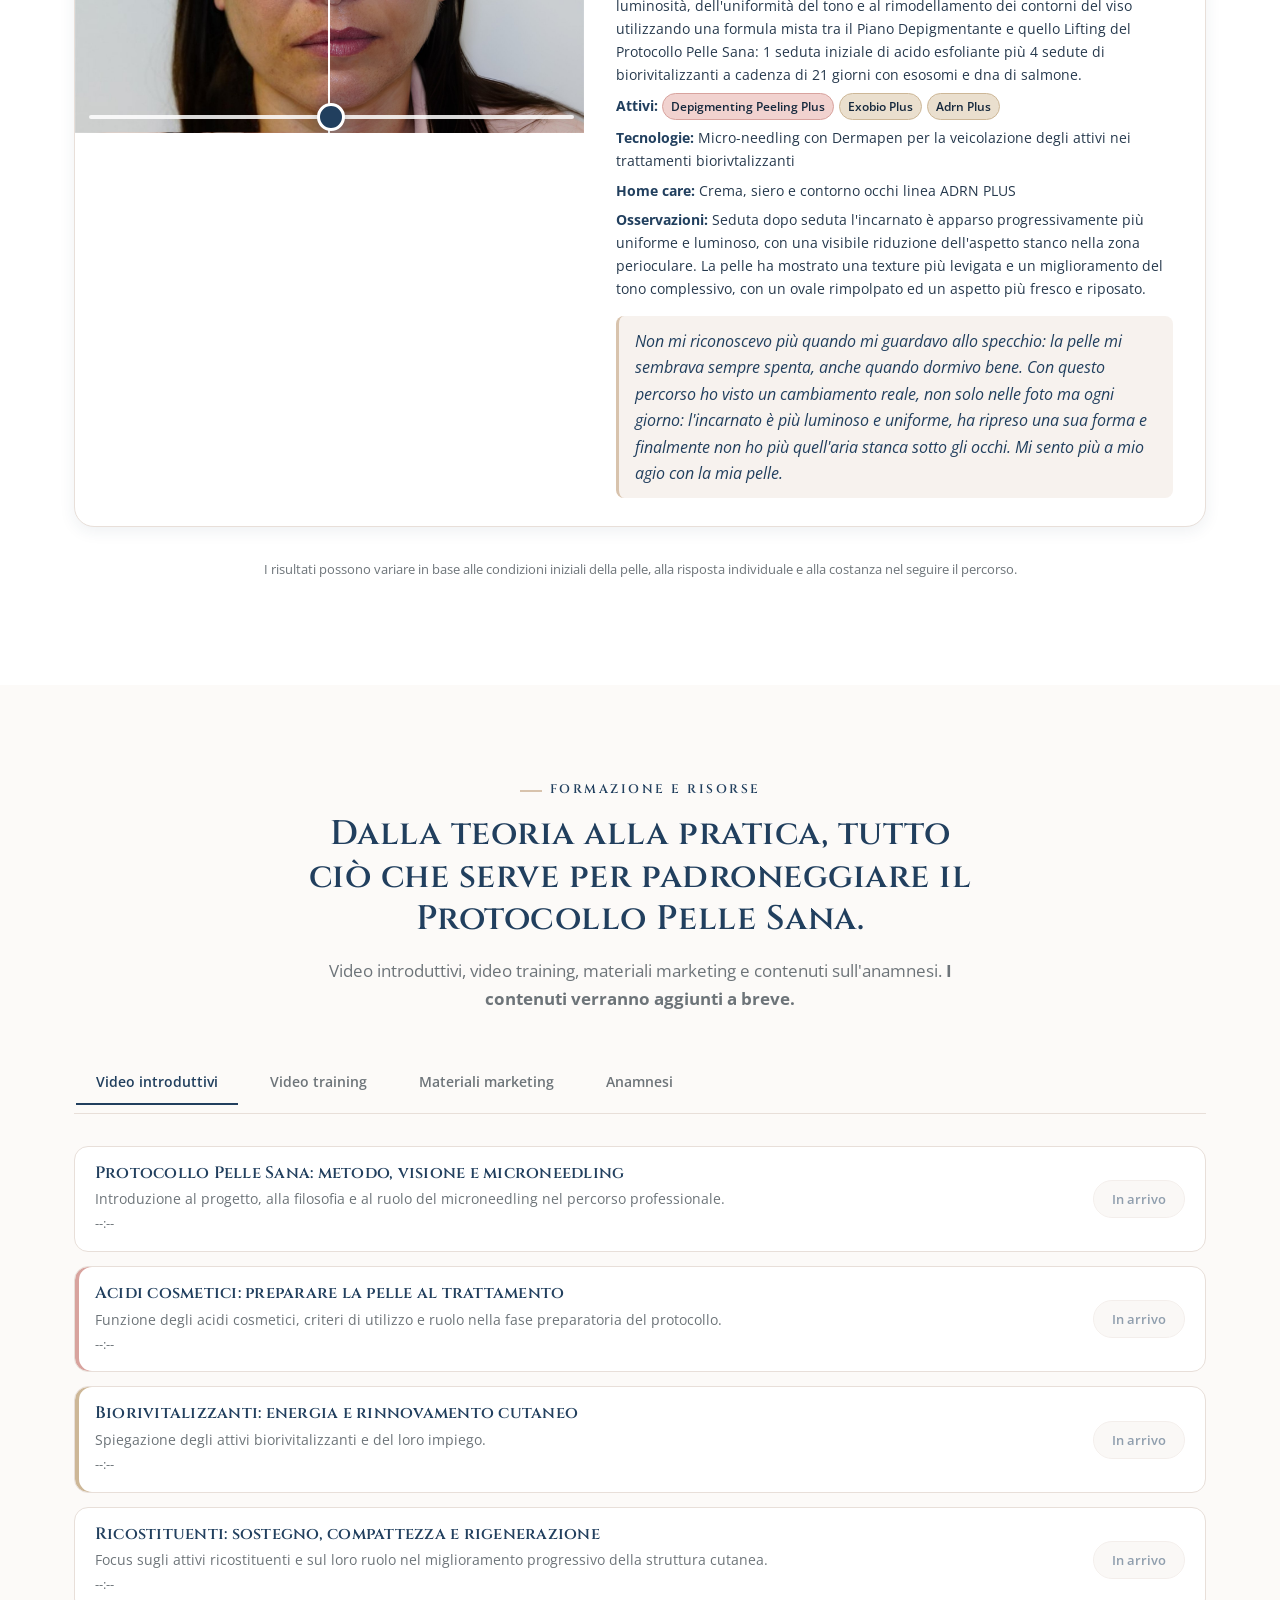
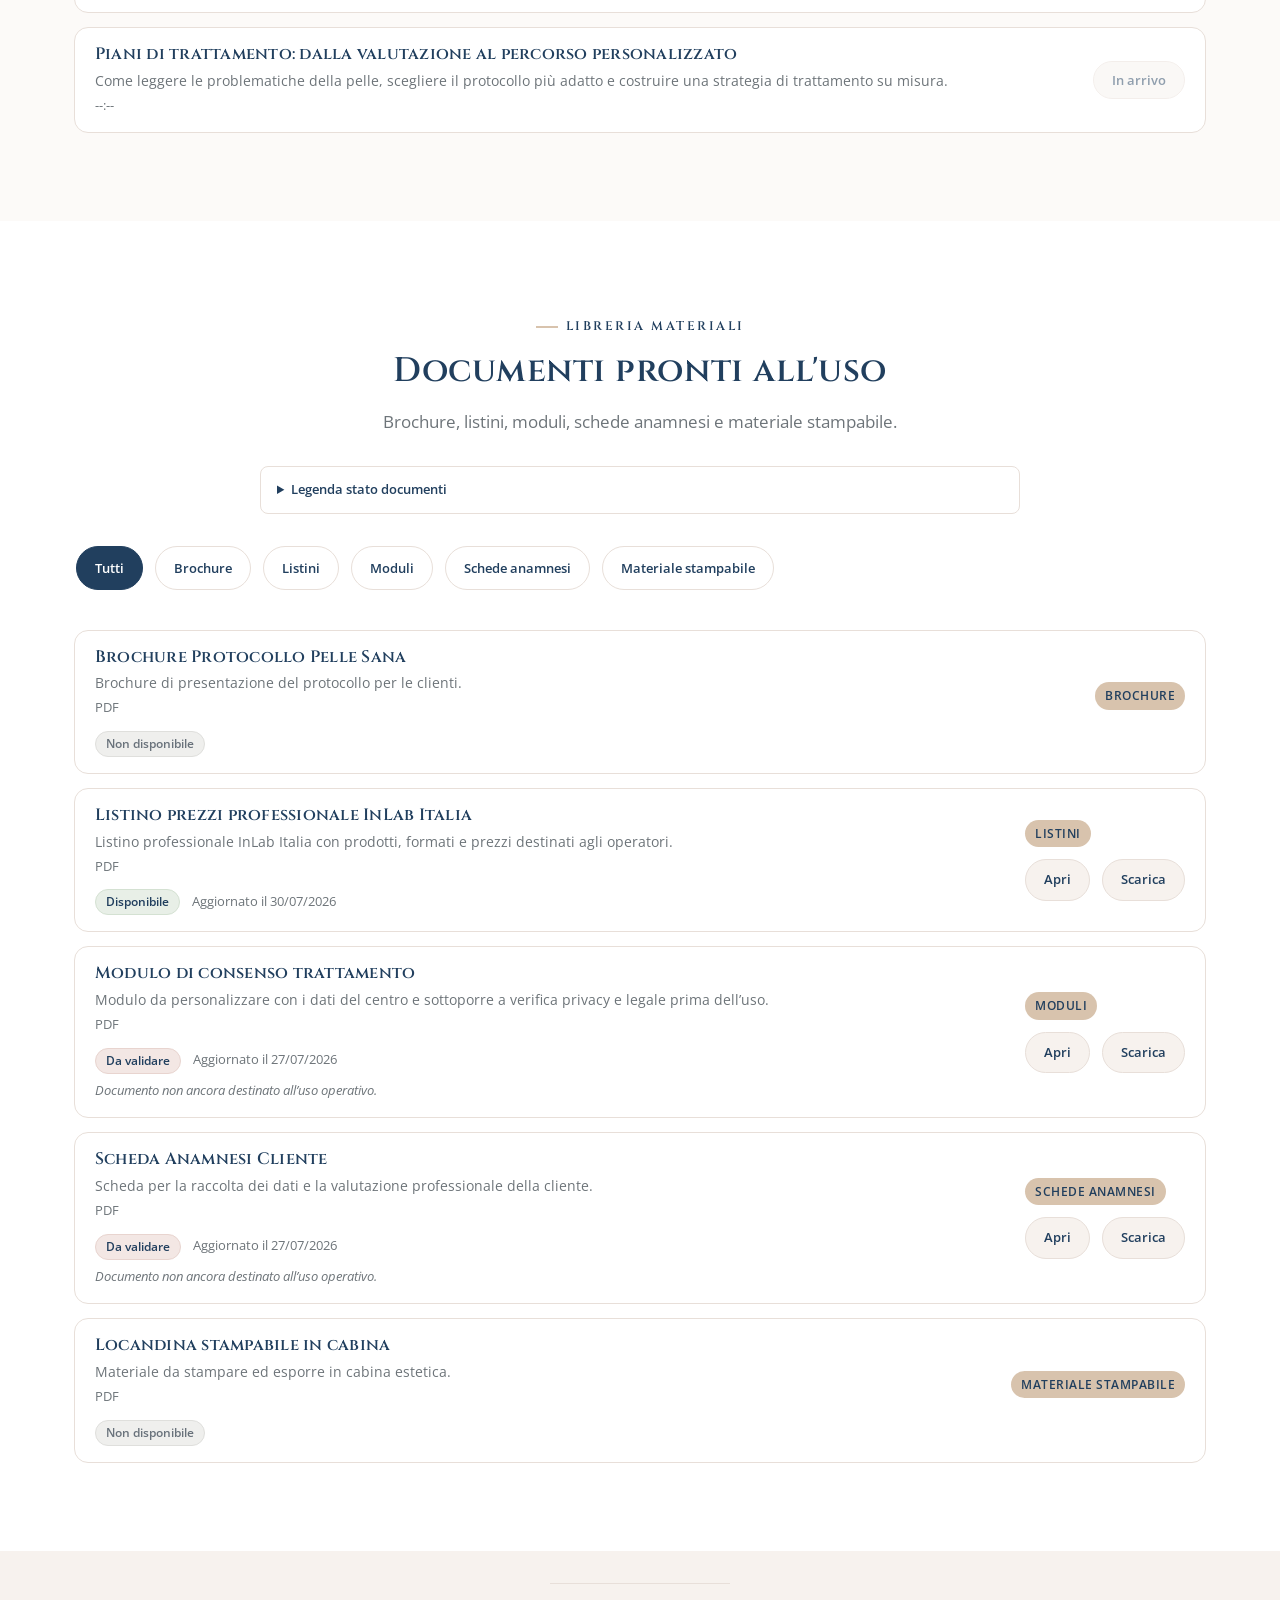
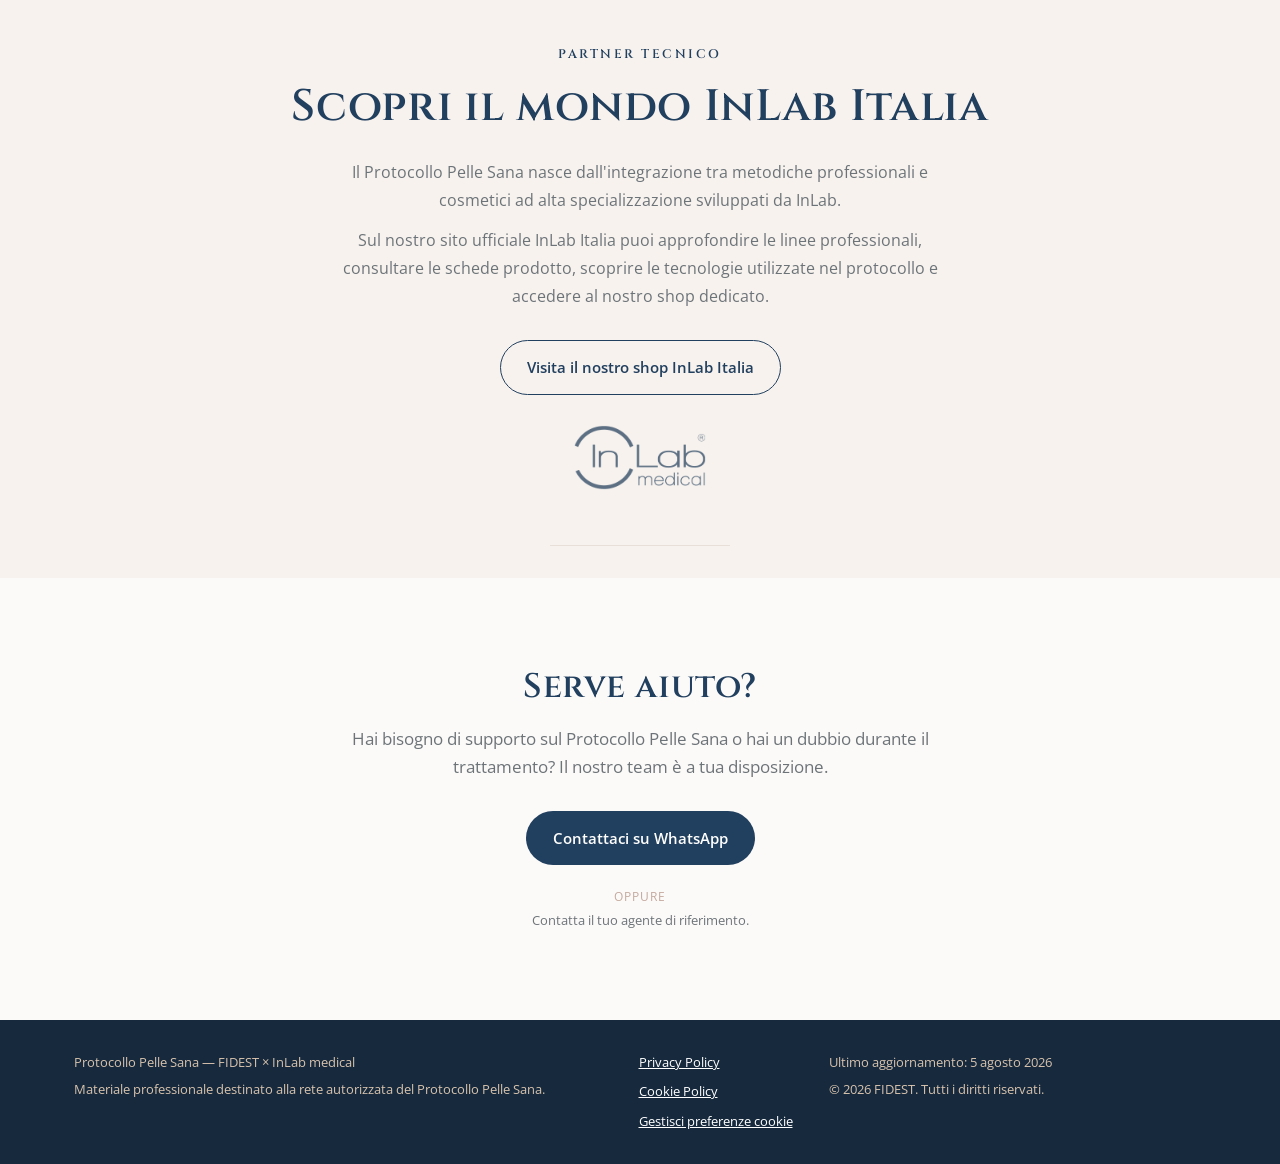
==== commit 25c5feaa: "deploy vercel" ====
--- a/index.html
+++ b/index.html
@@ -312,7 +312,7 @@
             <div class="container">
                 <div class="section-head">
                     <p class="eyebrow">Risultati</p>
-                    <h2>Risultati reali, percorsi reali</h2>
+                    <h2>Risultati reali,<br>percorsi reali</h2>
                     <p class="section-intro">
                         Trascina lo slider per confrontare la pelle prima e dopo il percorso.
                         <strong>Contenuto in fase di completamento.</strong>
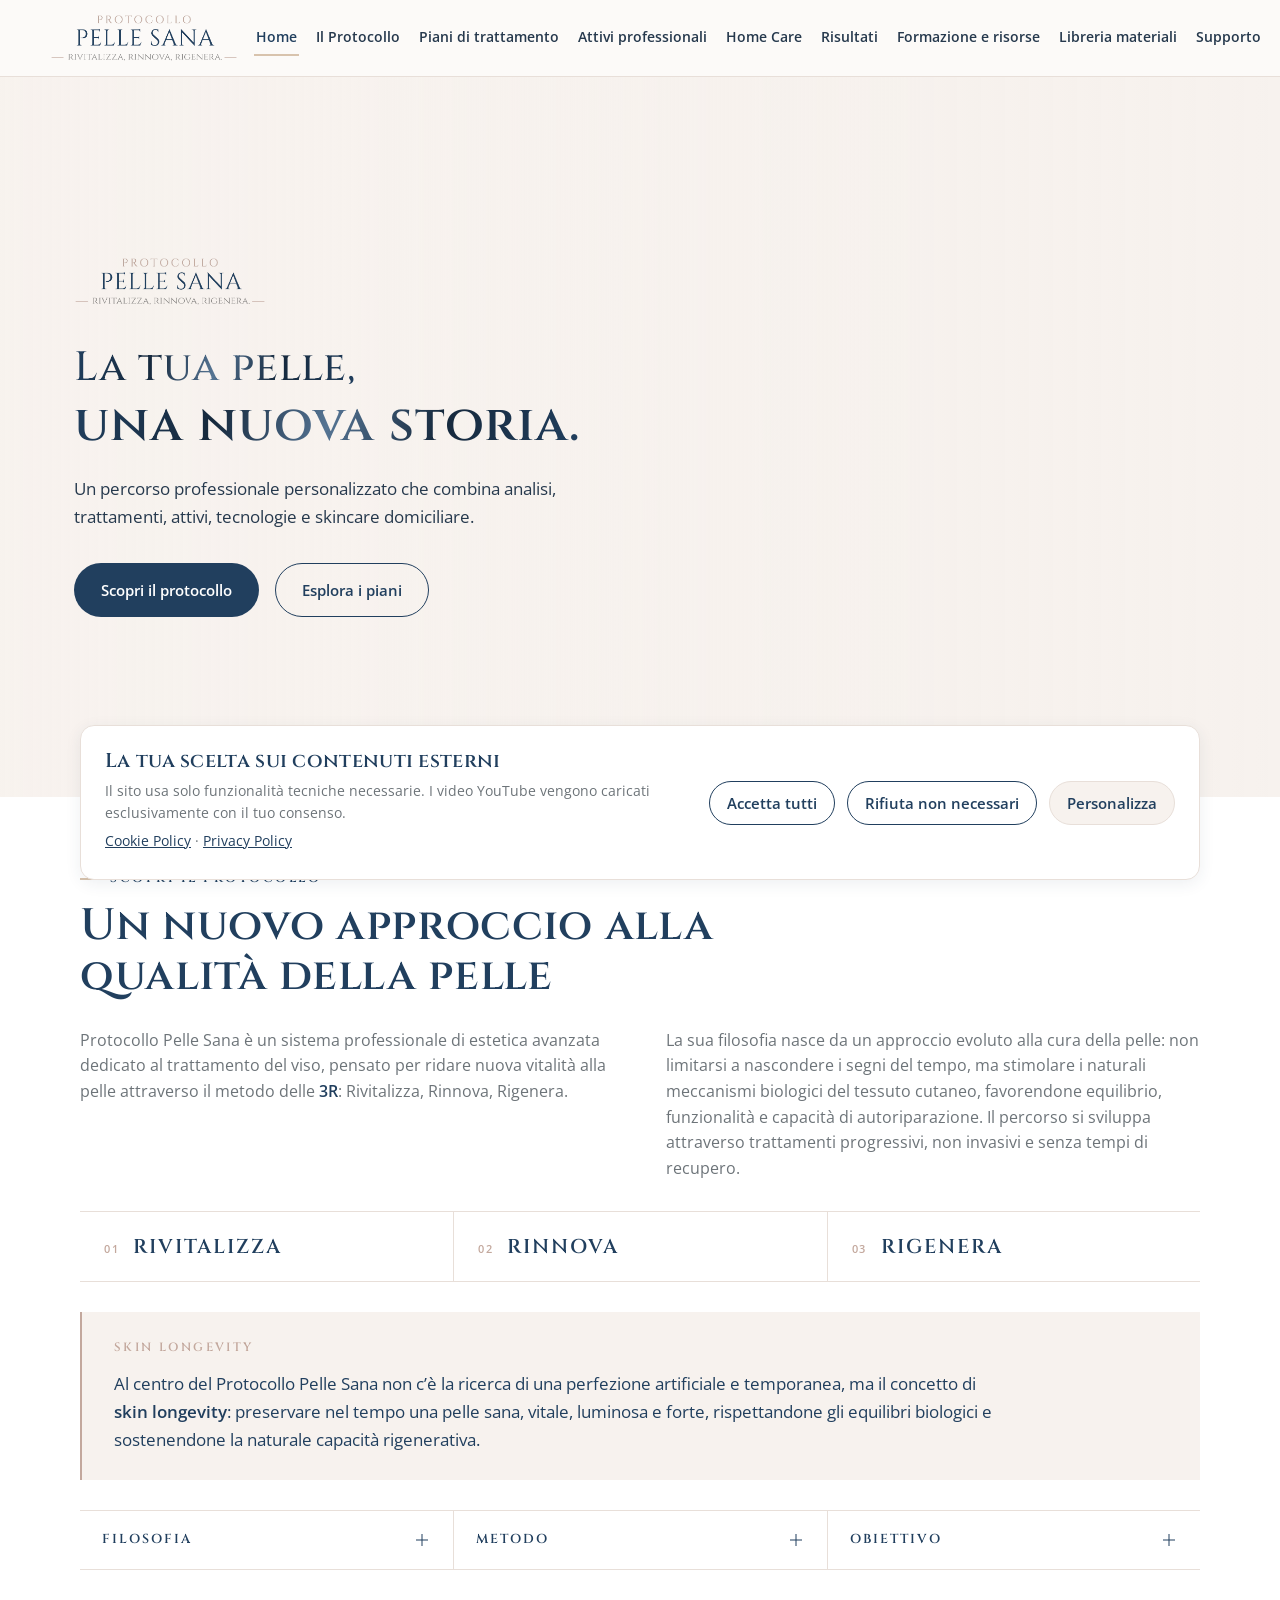
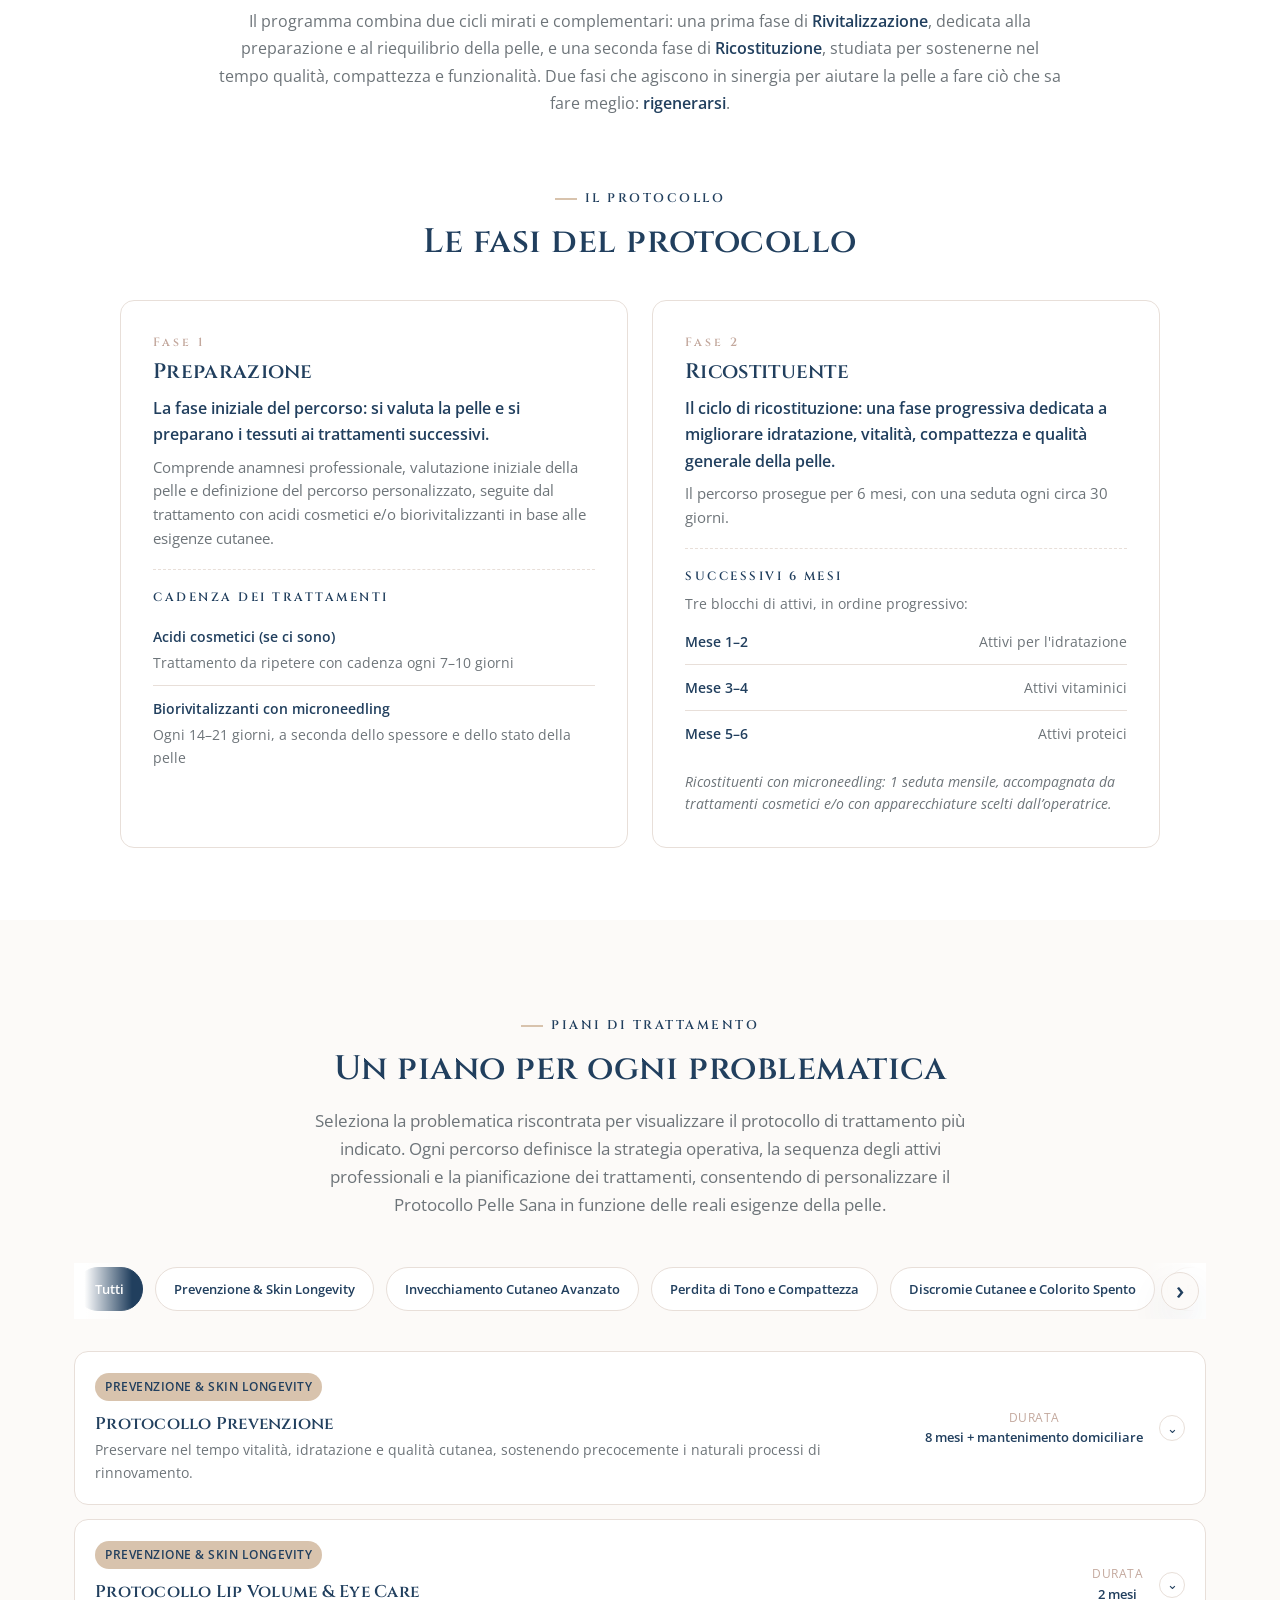
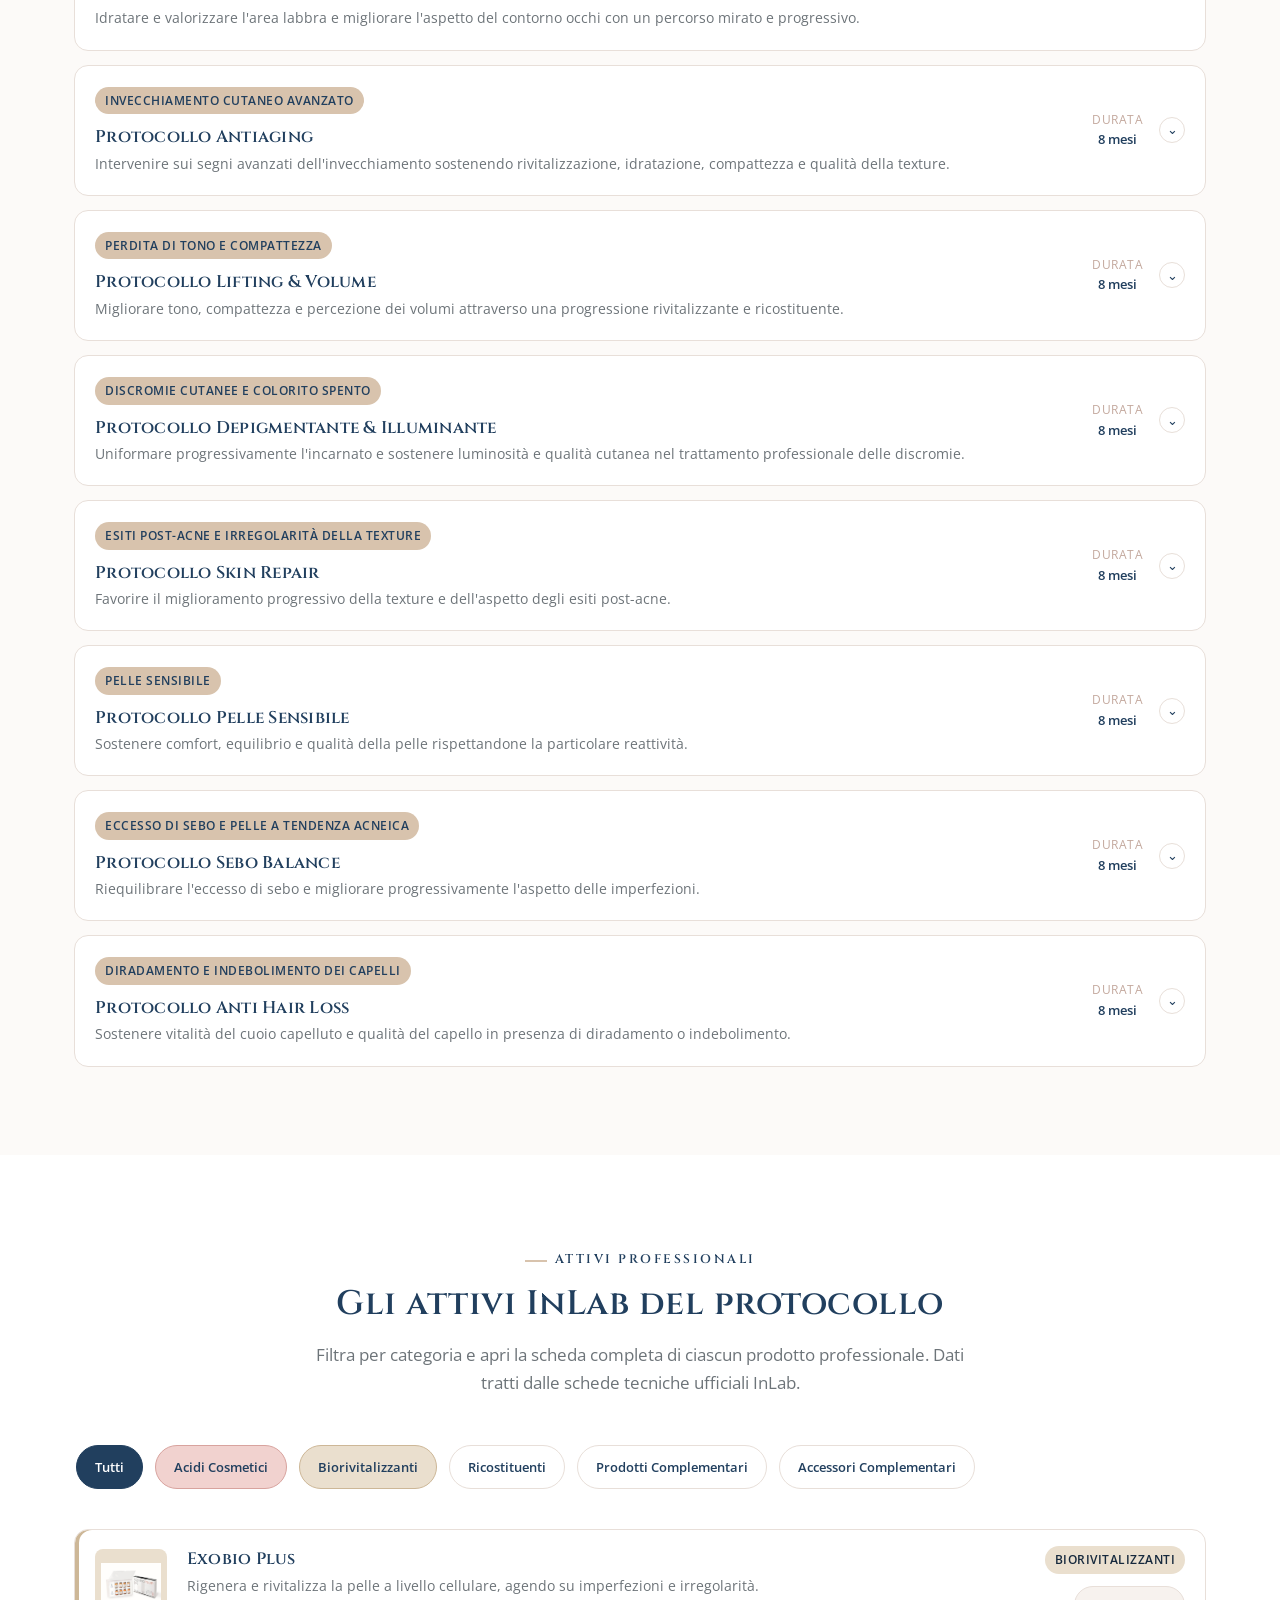
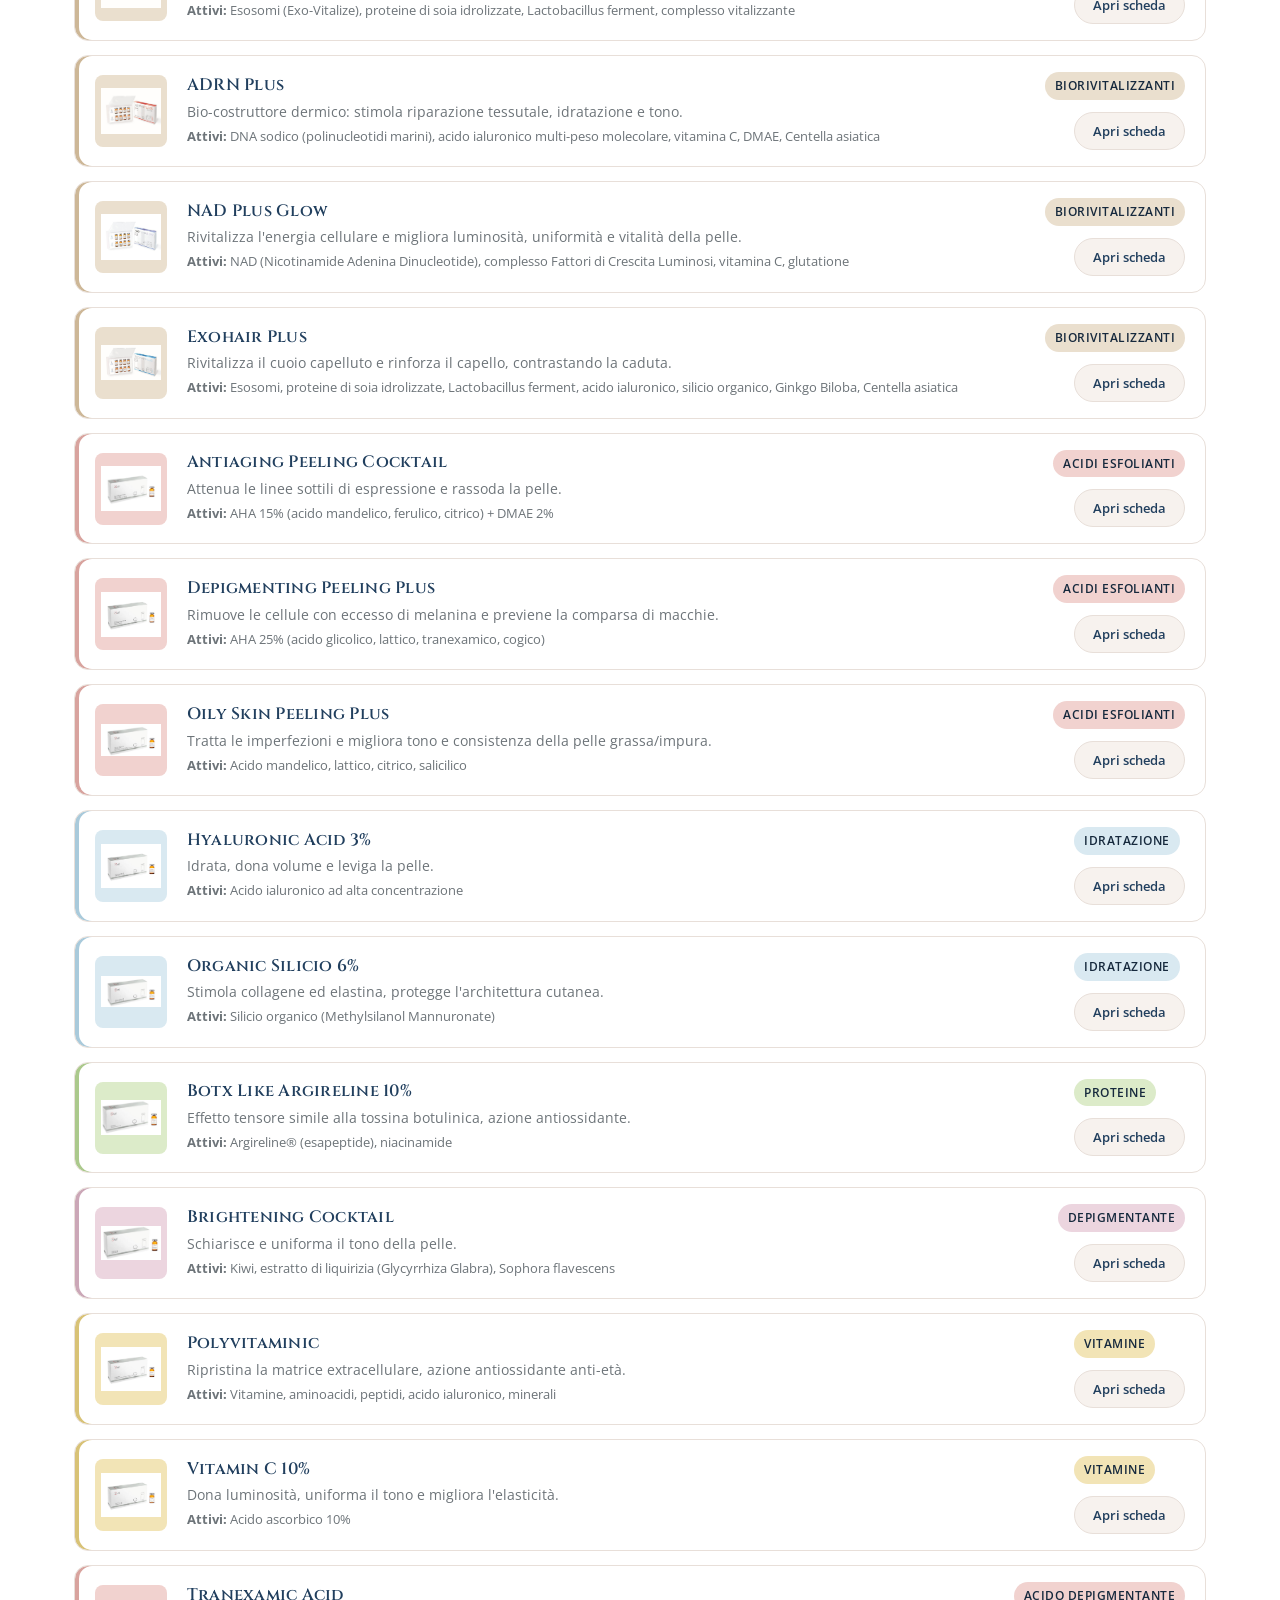
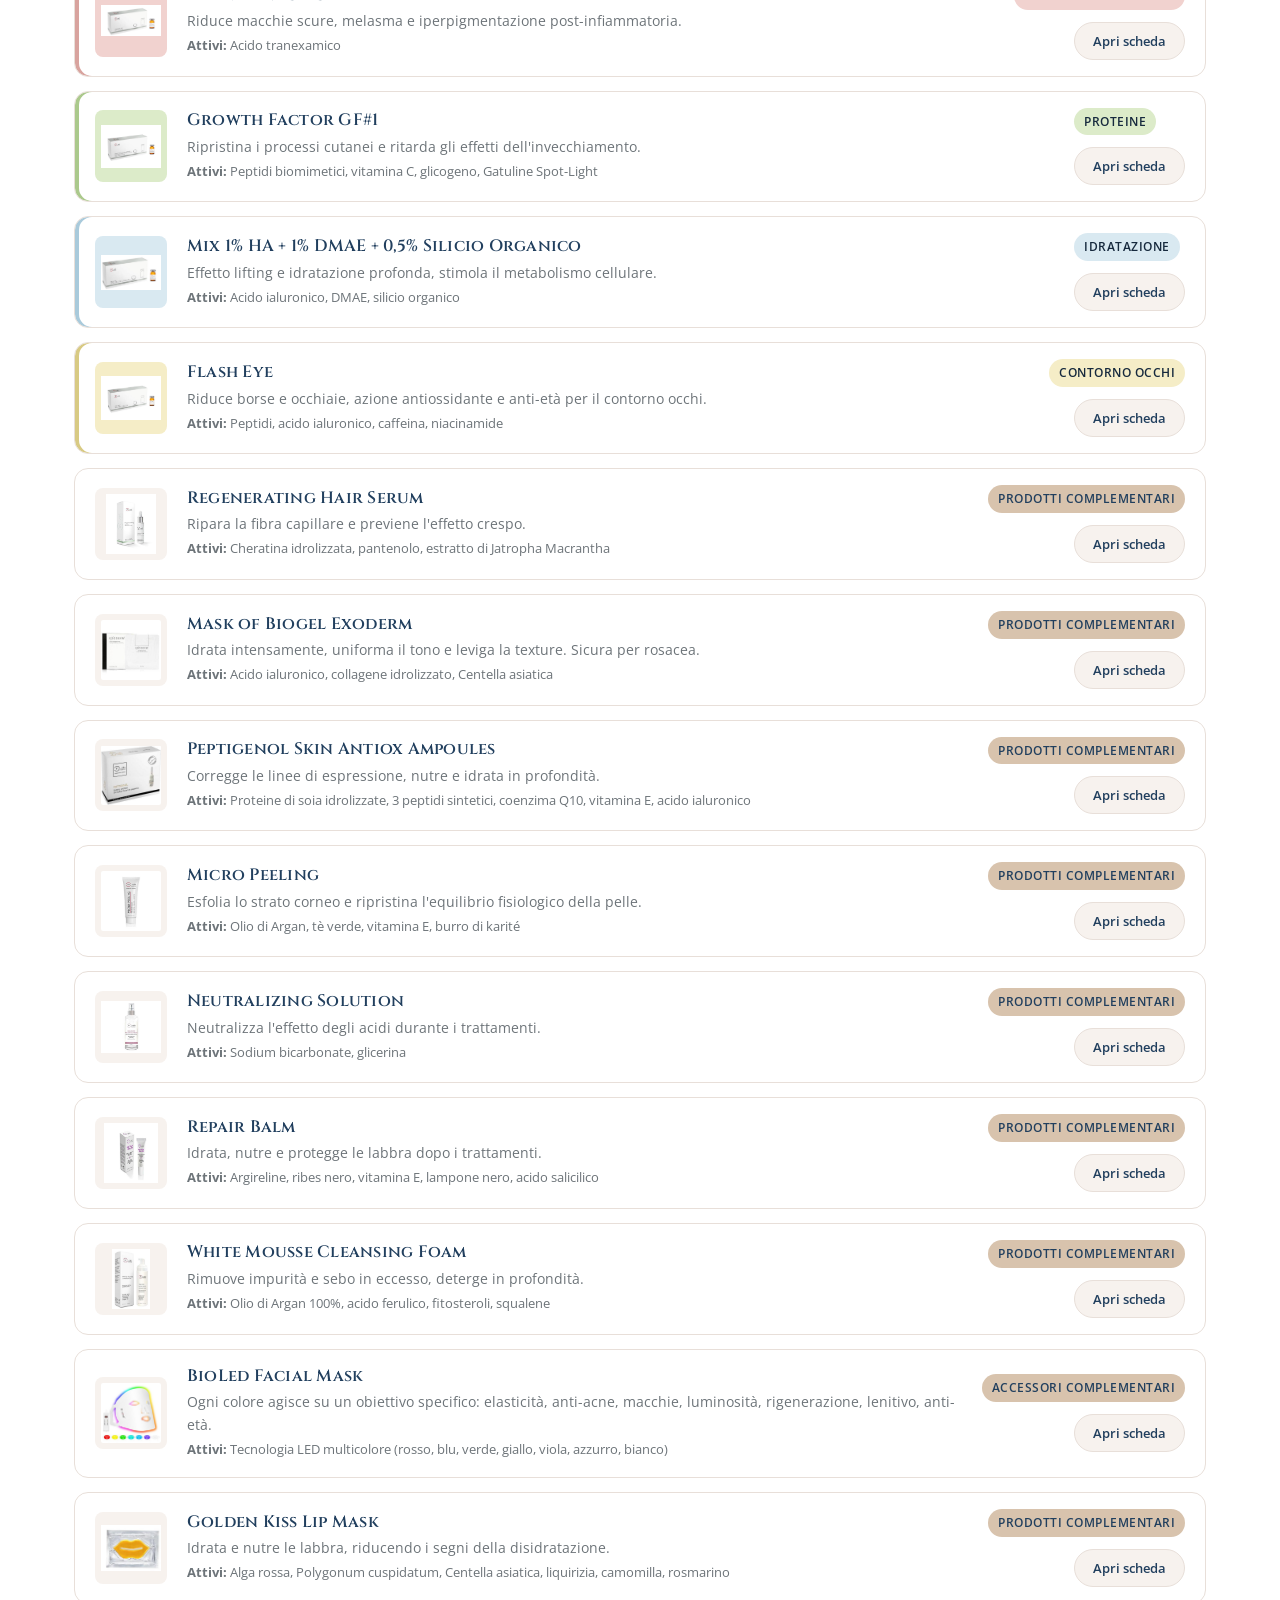
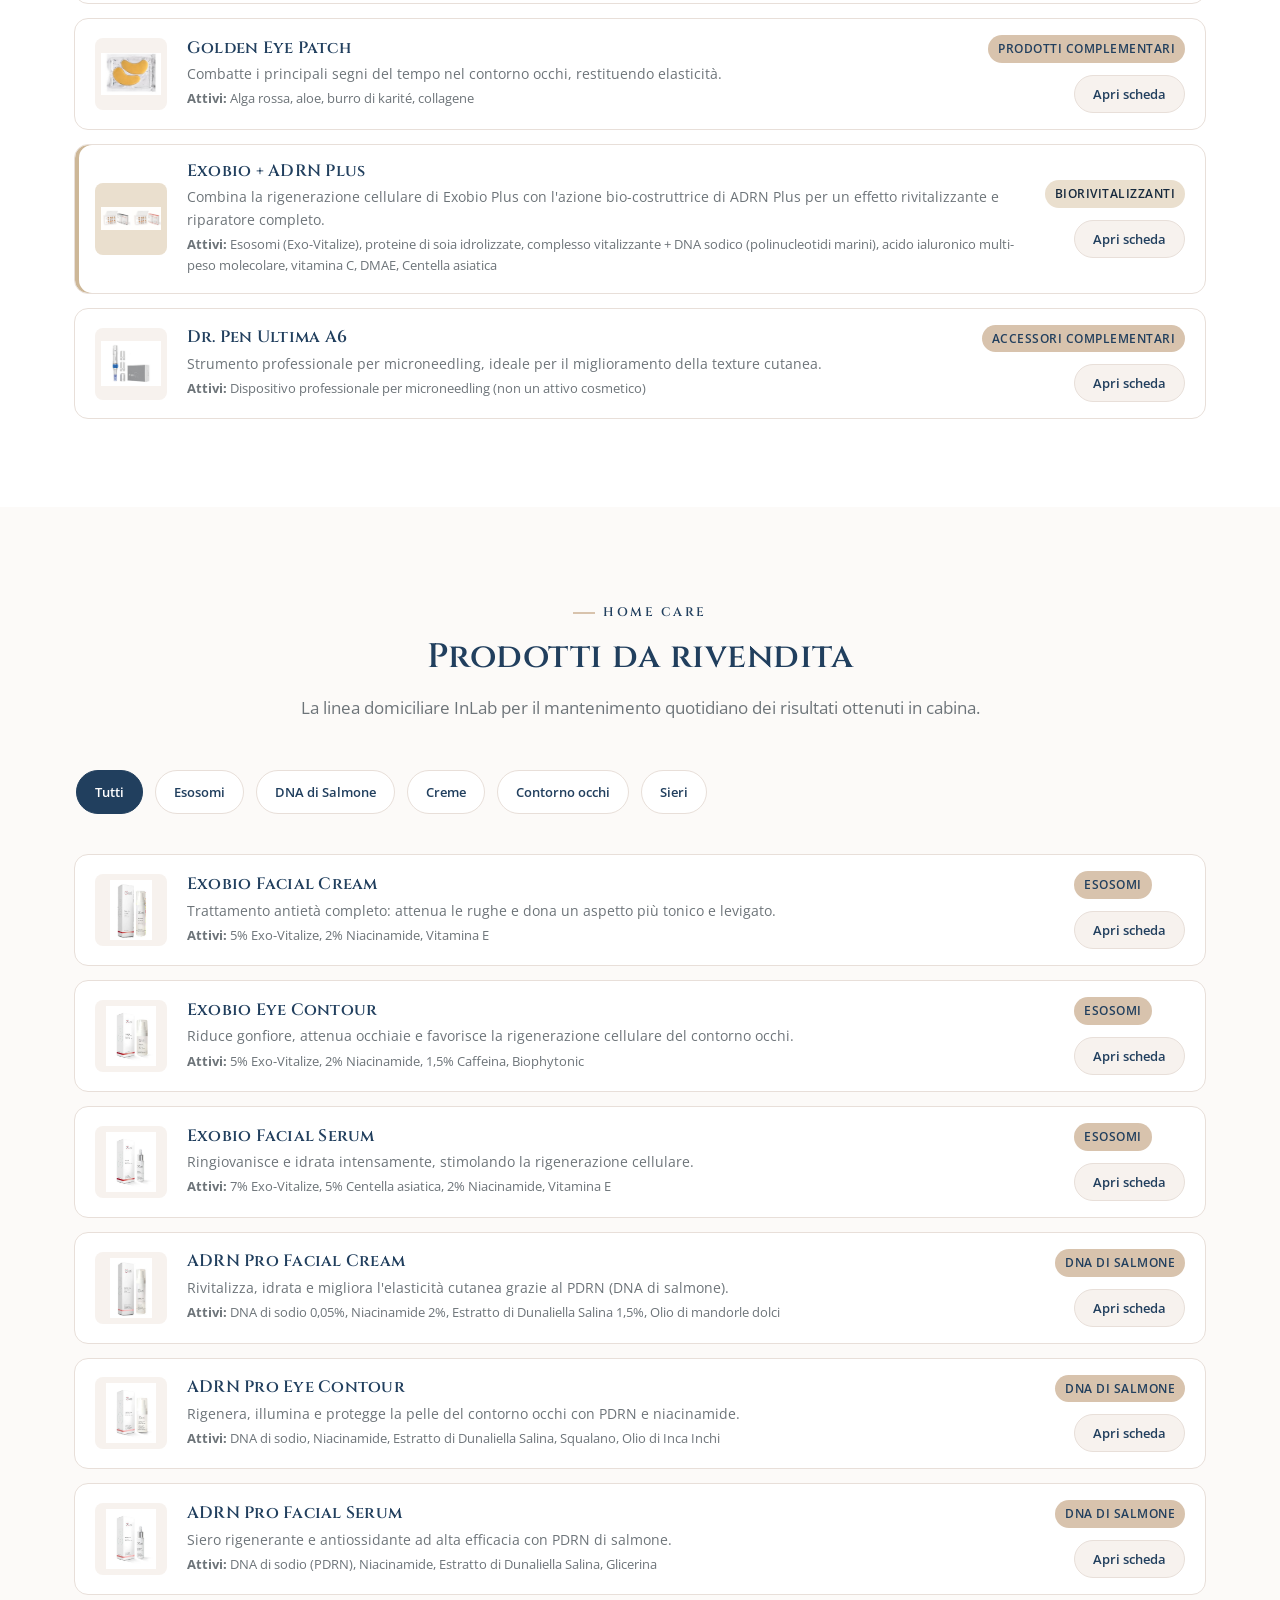
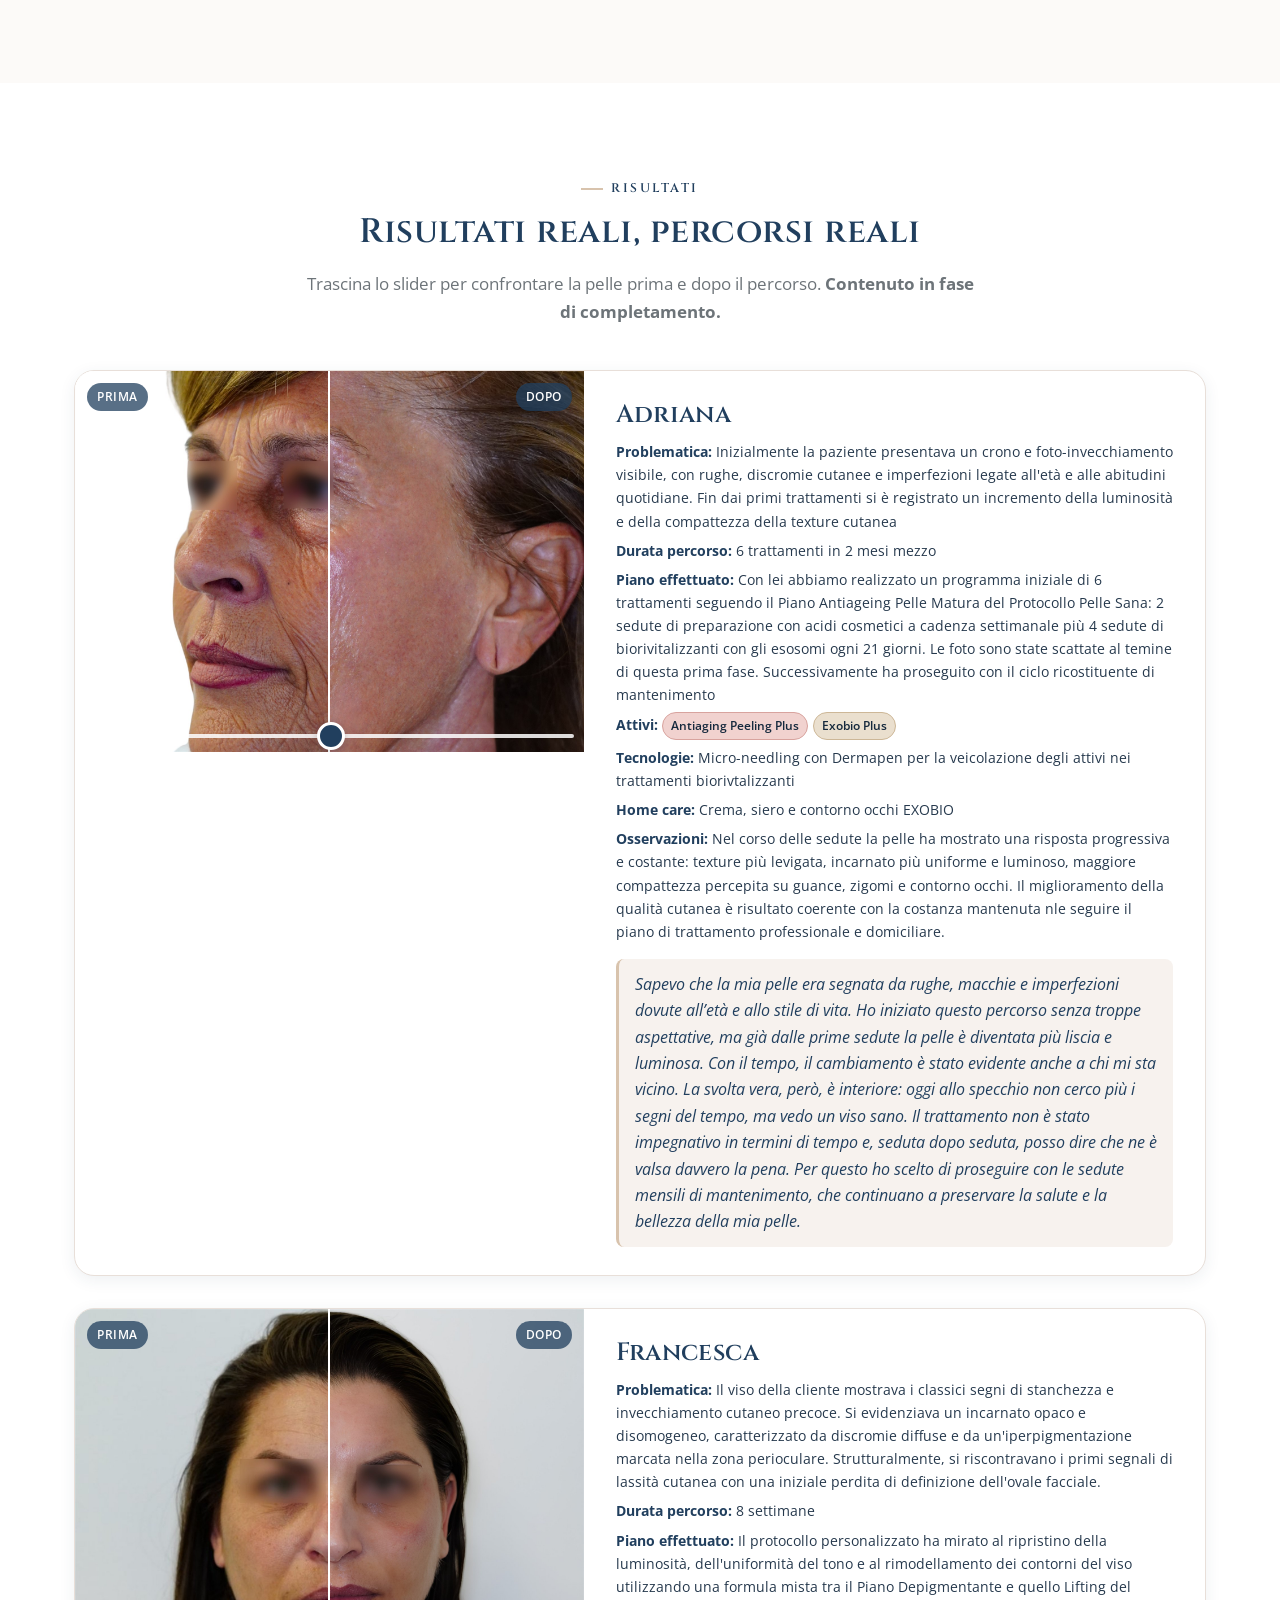
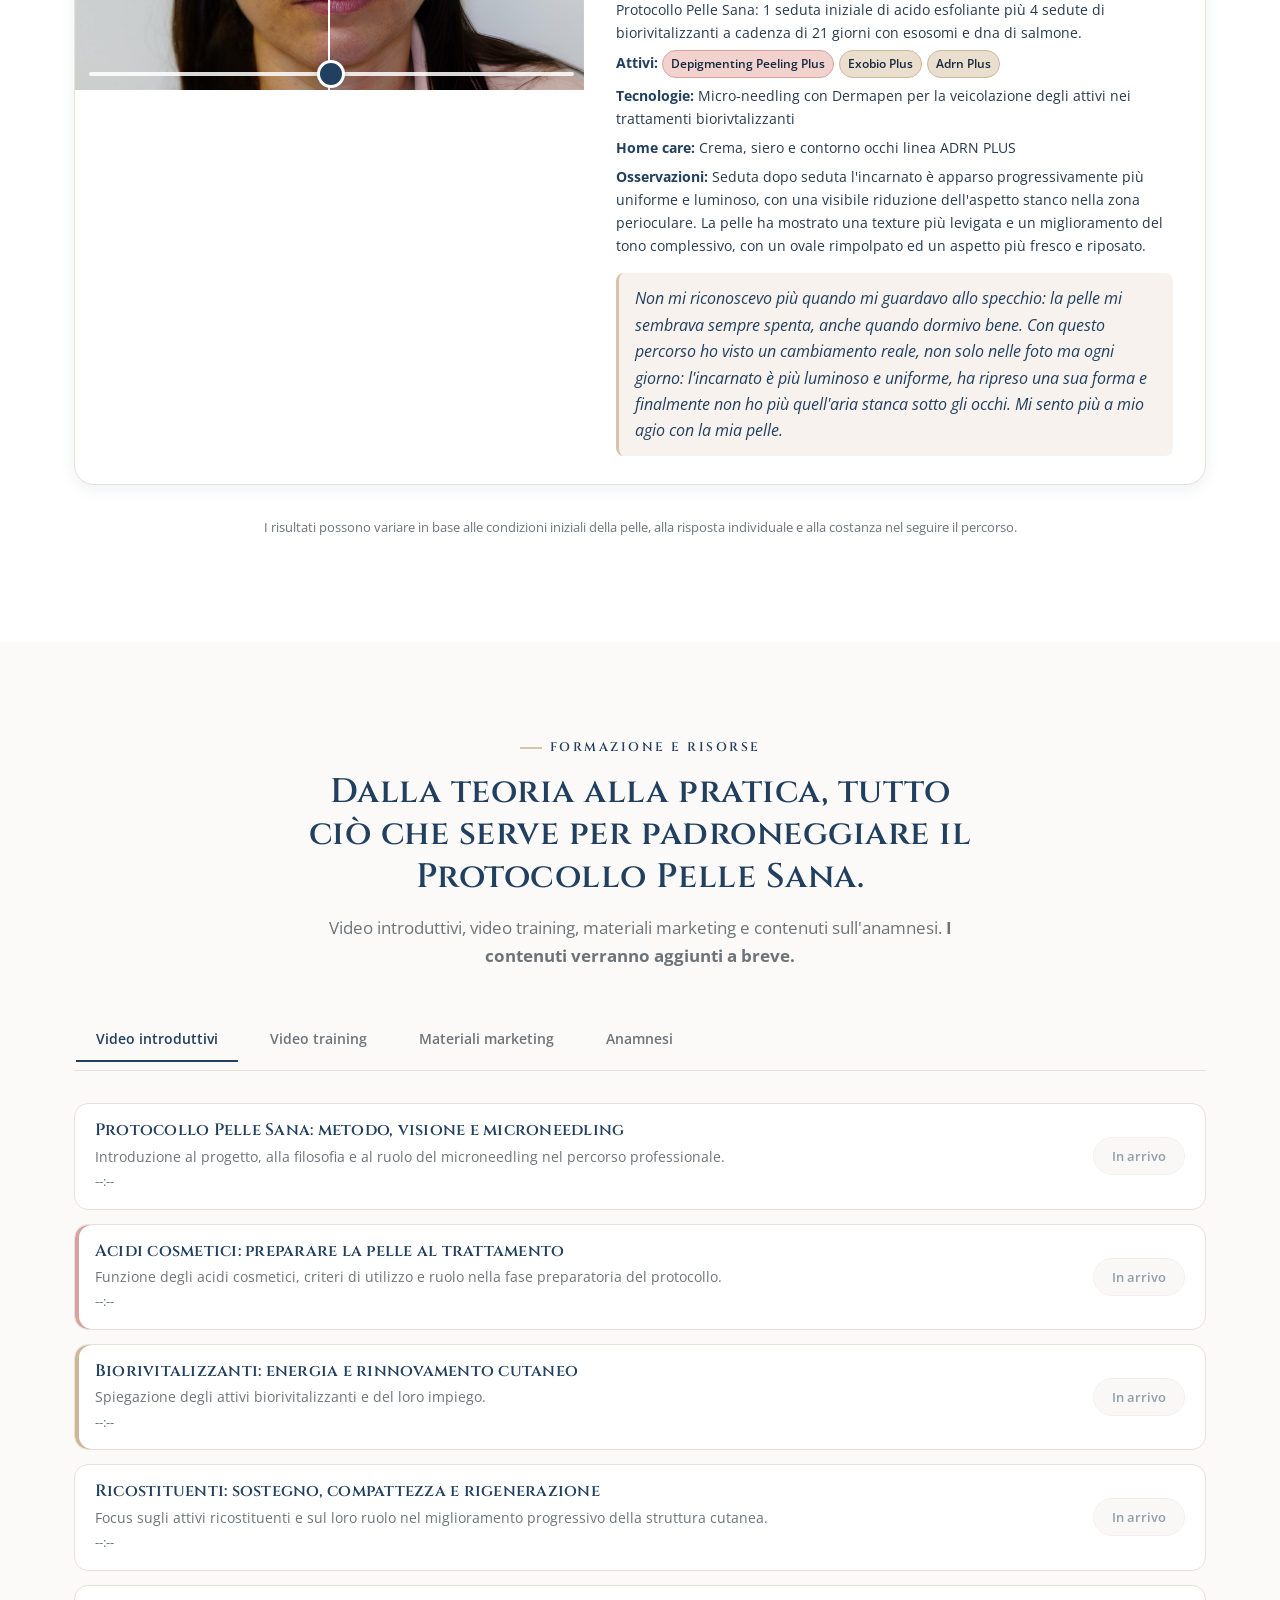
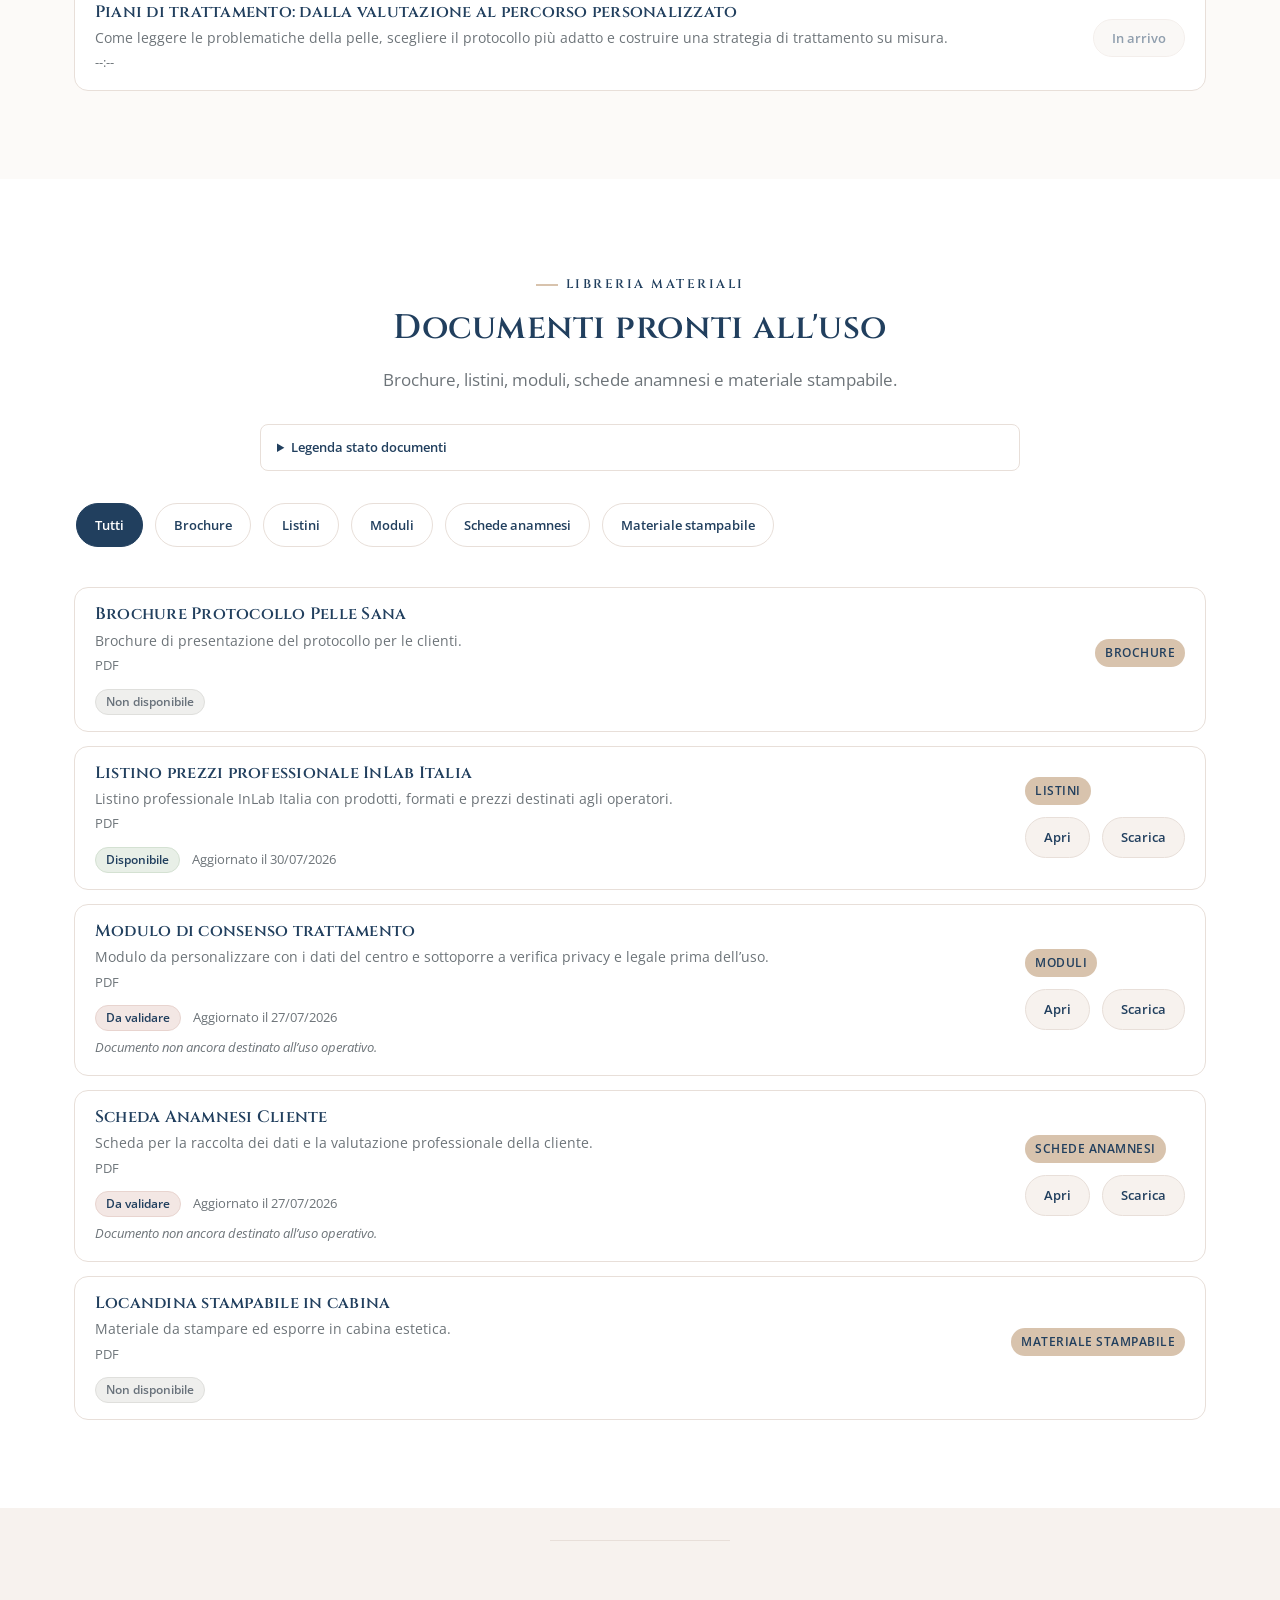
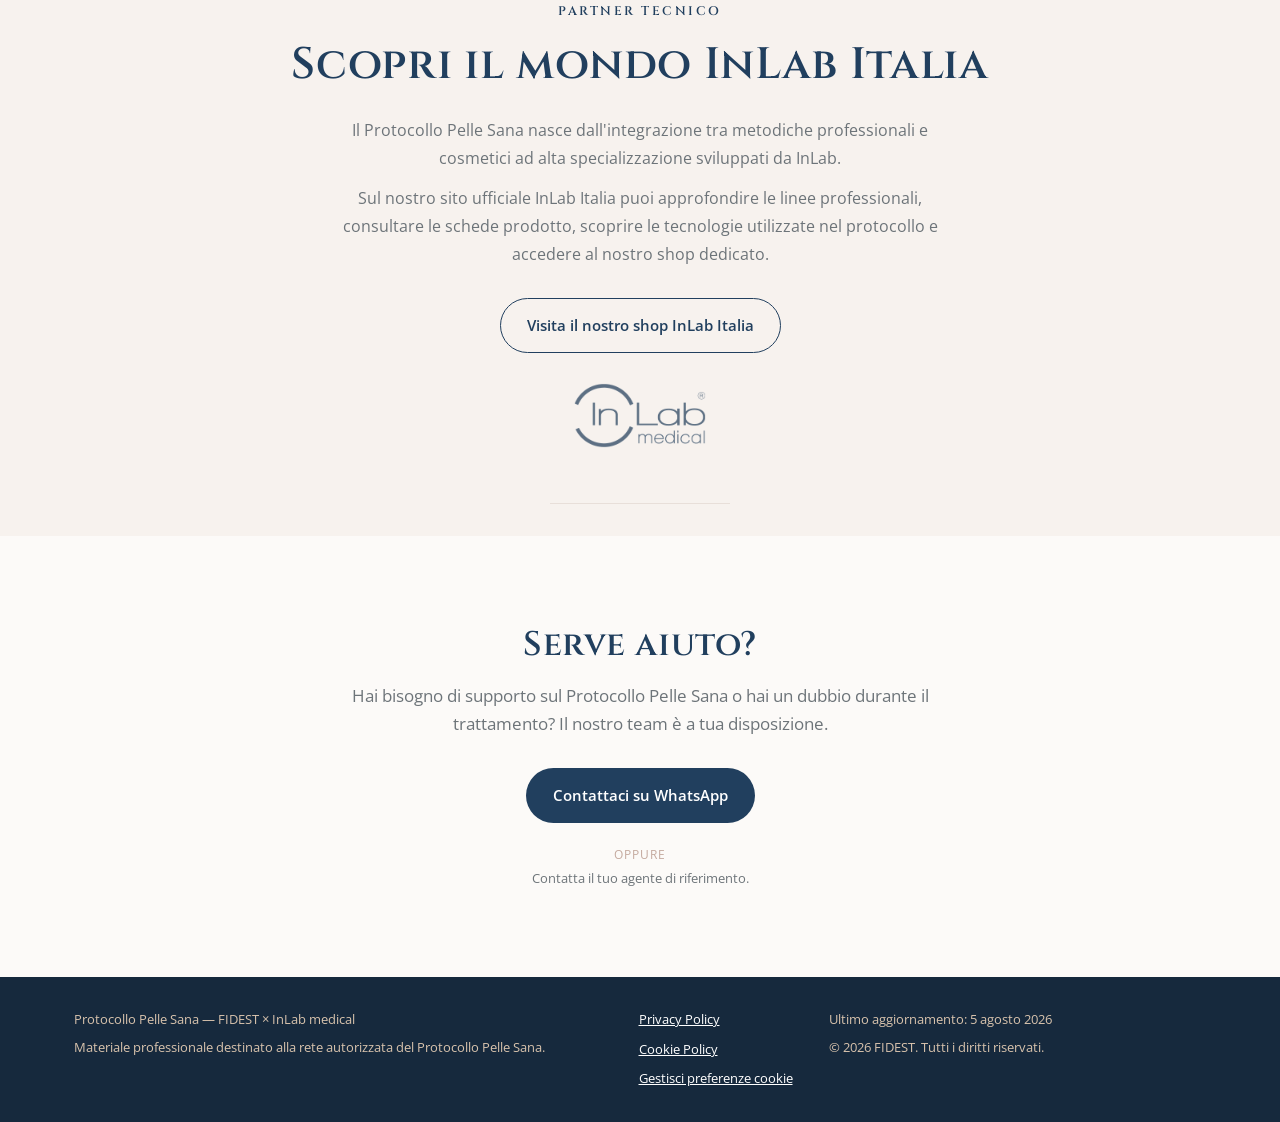
==== commit 84652092: "text titoli mod" ====
--- a/index.html
+++ b/index.html
@@ -312,7 +312,7 @@
             <div class="container">
                 <div class="section-head">
                     <p class="eyebrow">Risultati</p>
-                    <h2>Risultati reali,<br>percorsi reali</h2>
+                    <h2>Risultati reali,<br class="mobile-only-break"> percorsi reali</h2>
                     <p class="section-intro">
                         Trascina lo slider per confrontare la pelle prima e dopo il percorso.
                         <strong>Contenuto in fase di completamento.</strong>
--- a/style.css
+++ b/style.css
@@ -213,6 +213,10 @@
     color: var(--navy);
 }
 
+.mobile-only-break {
+    display: none;
+}
+
 
 /* =========================================================================
    3. HEADER / NAVIGAZIONE / TORNA IN ALTO
@@ -2735,6 +2739,10 @@
         padding-left: 18px;
     }
 
+    .mobile-only-break {
+        display: block;
+    }
+
     .inlab-partner {
         padding-top: 64px;
         padding-bottom: 64px;
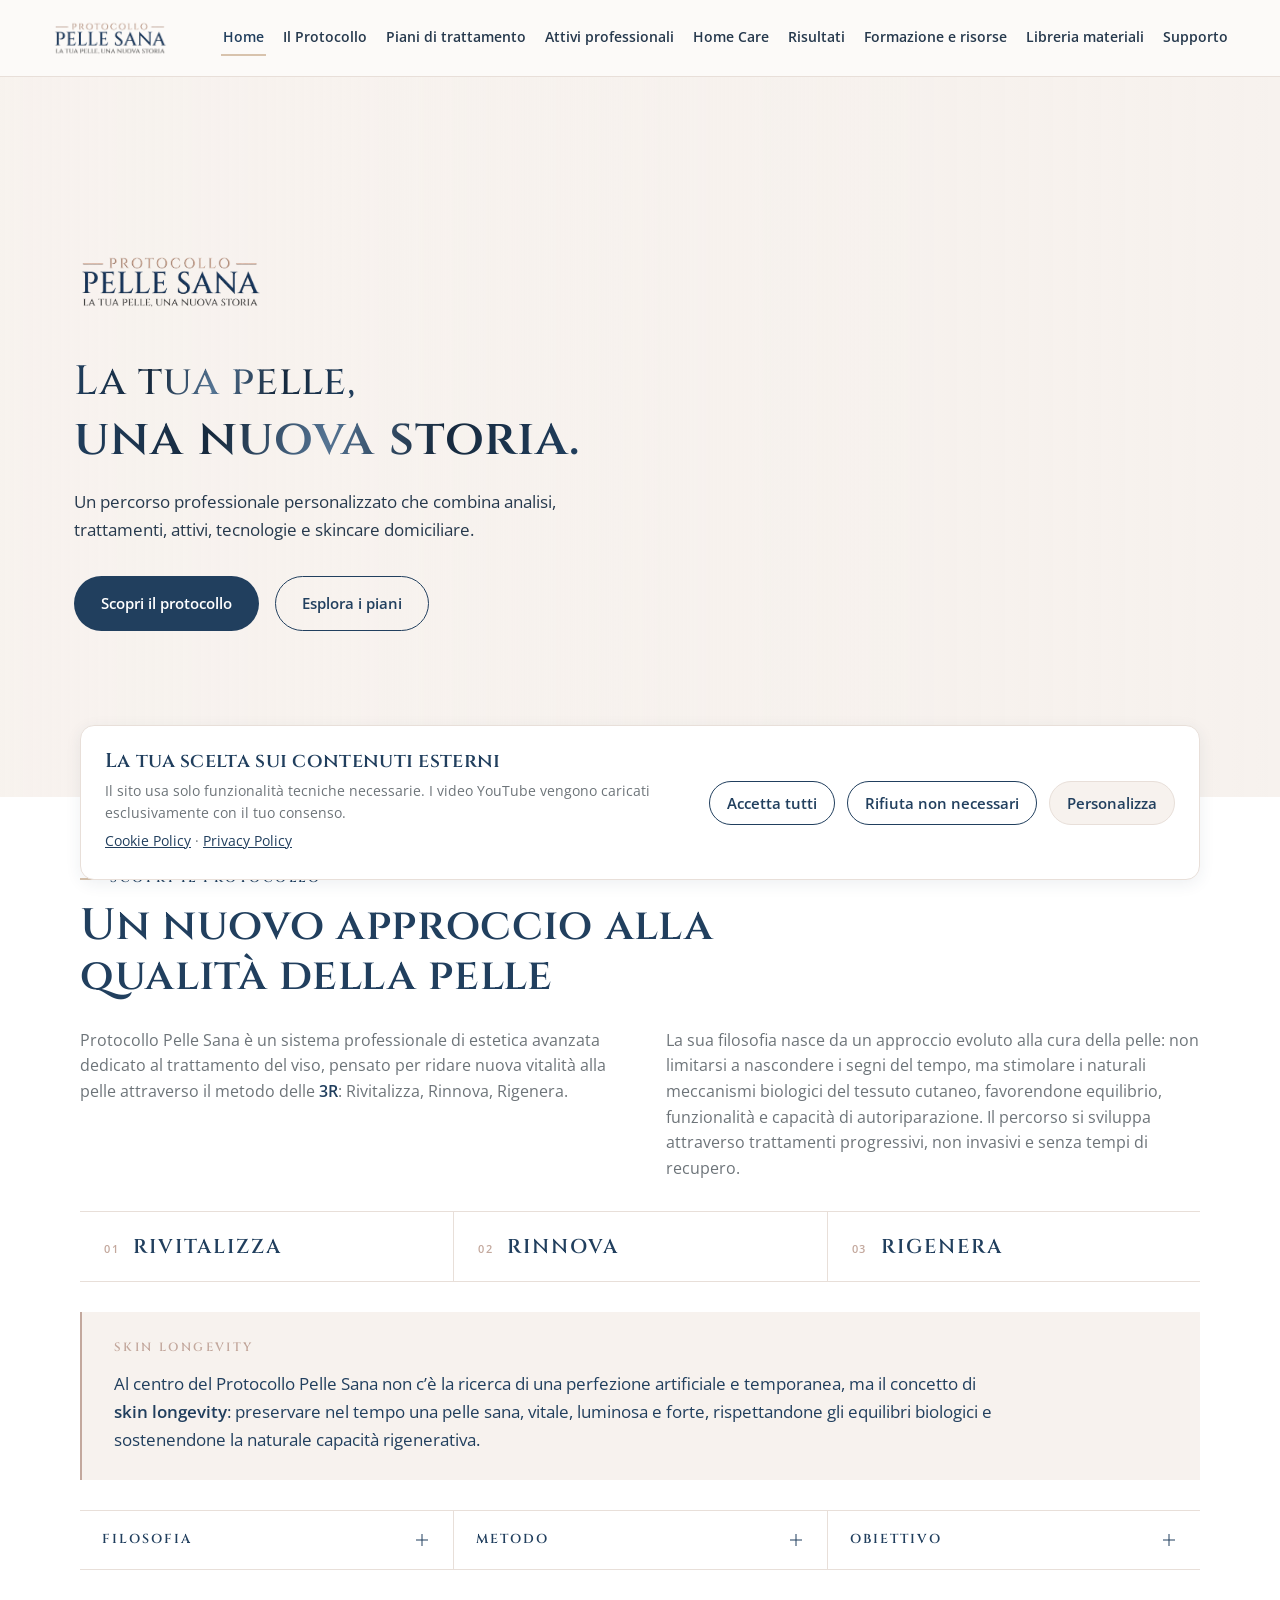
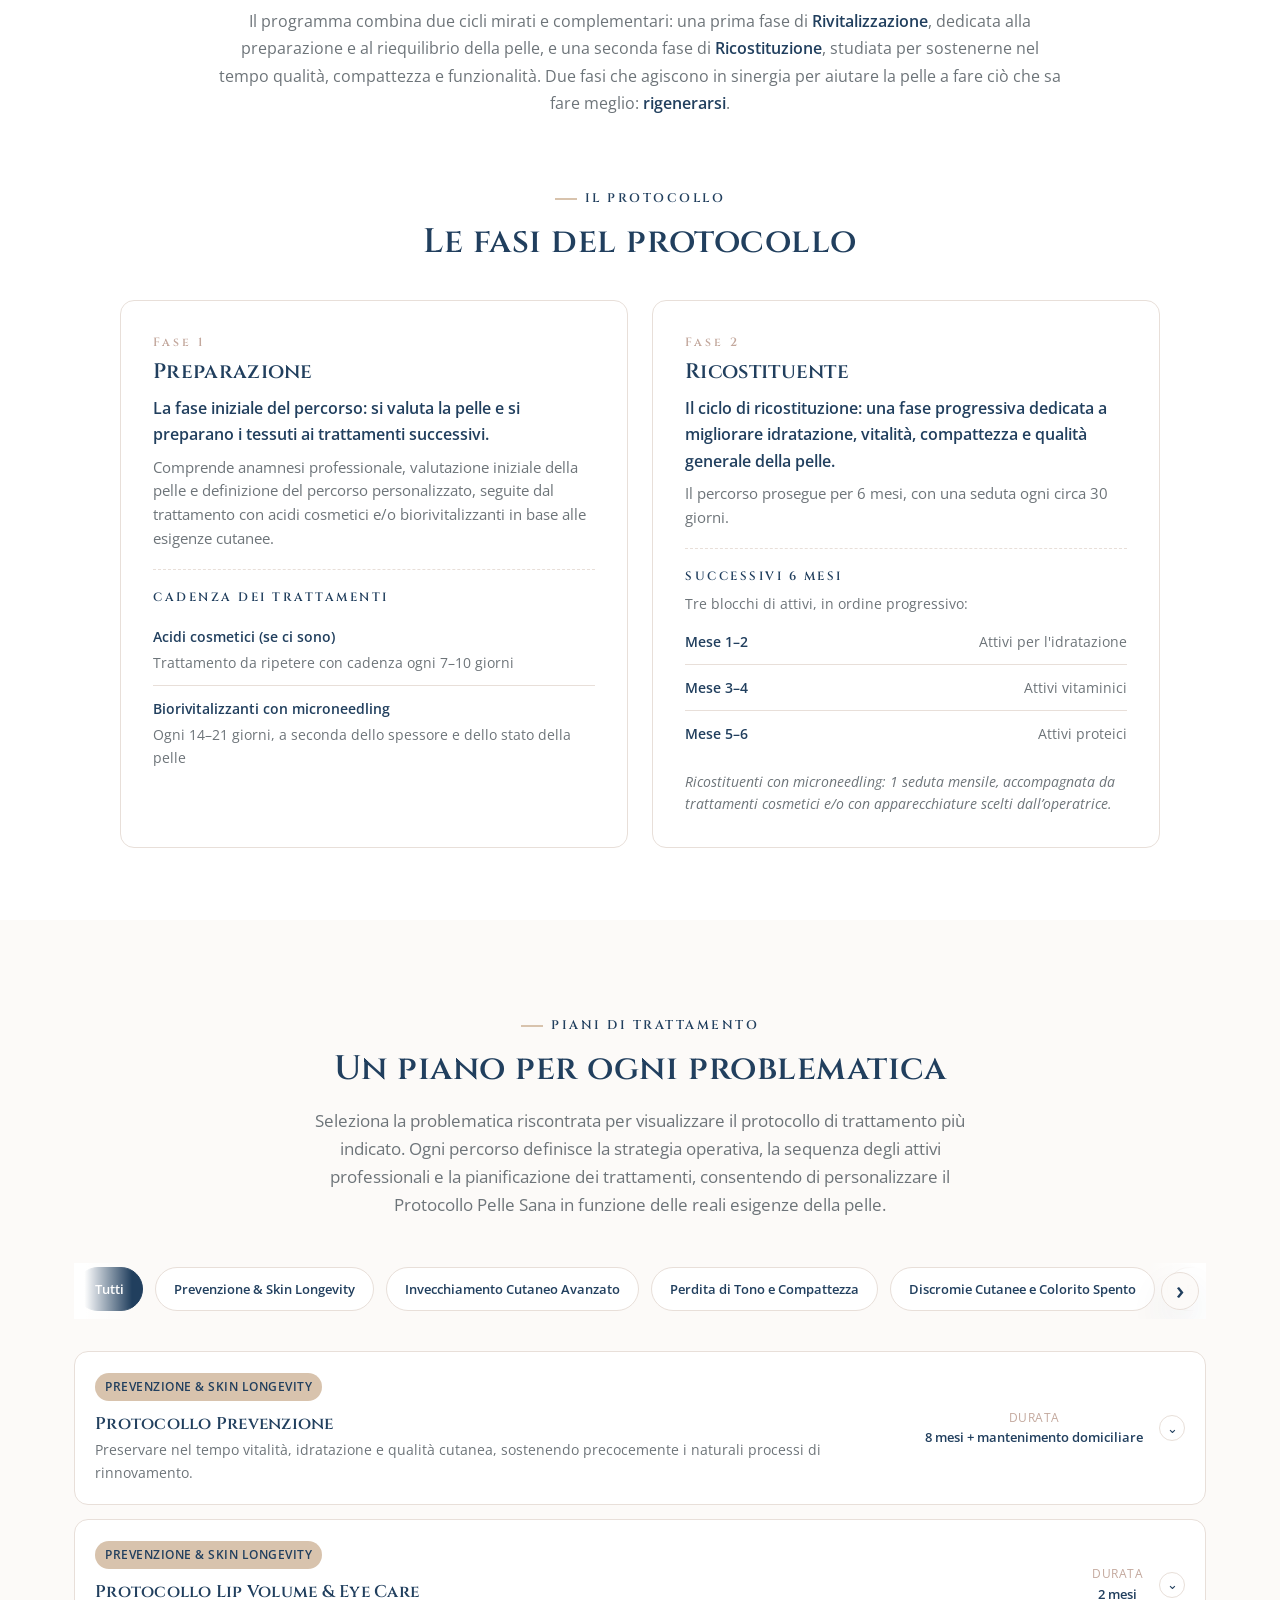
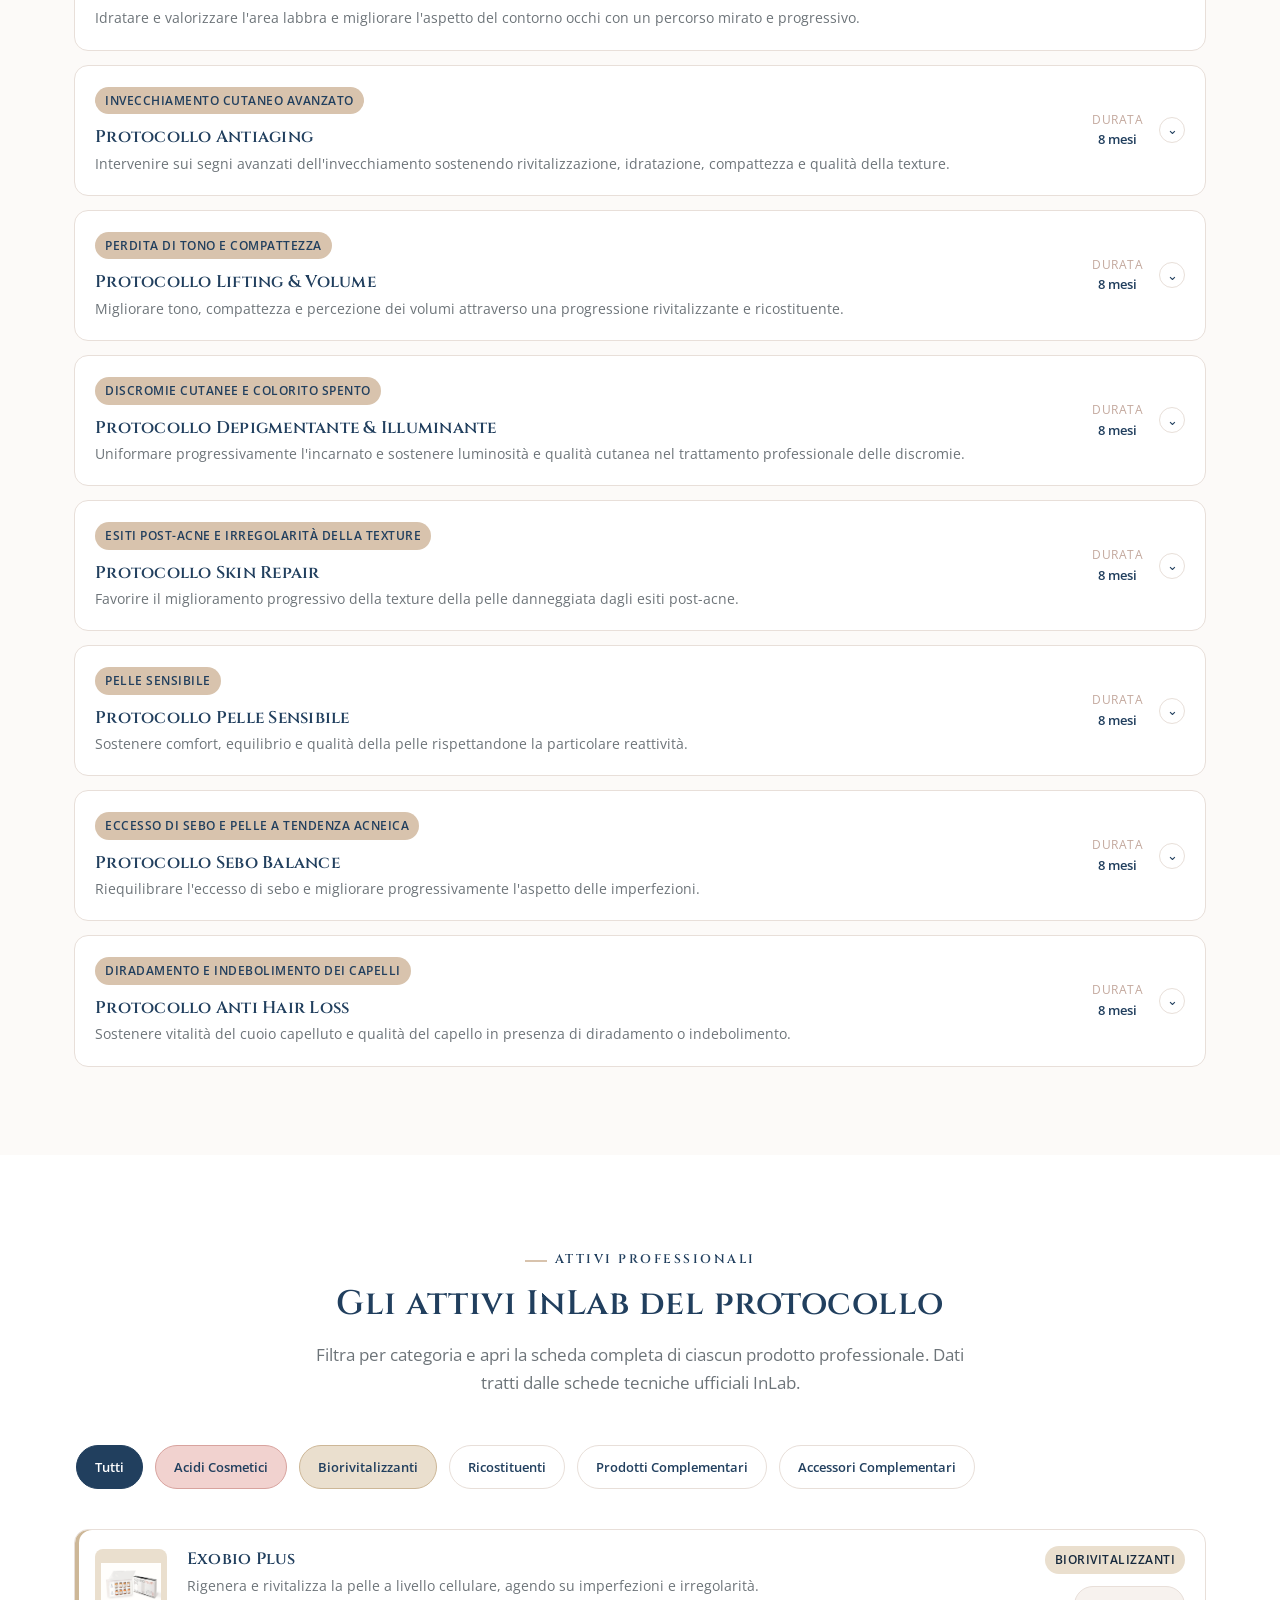
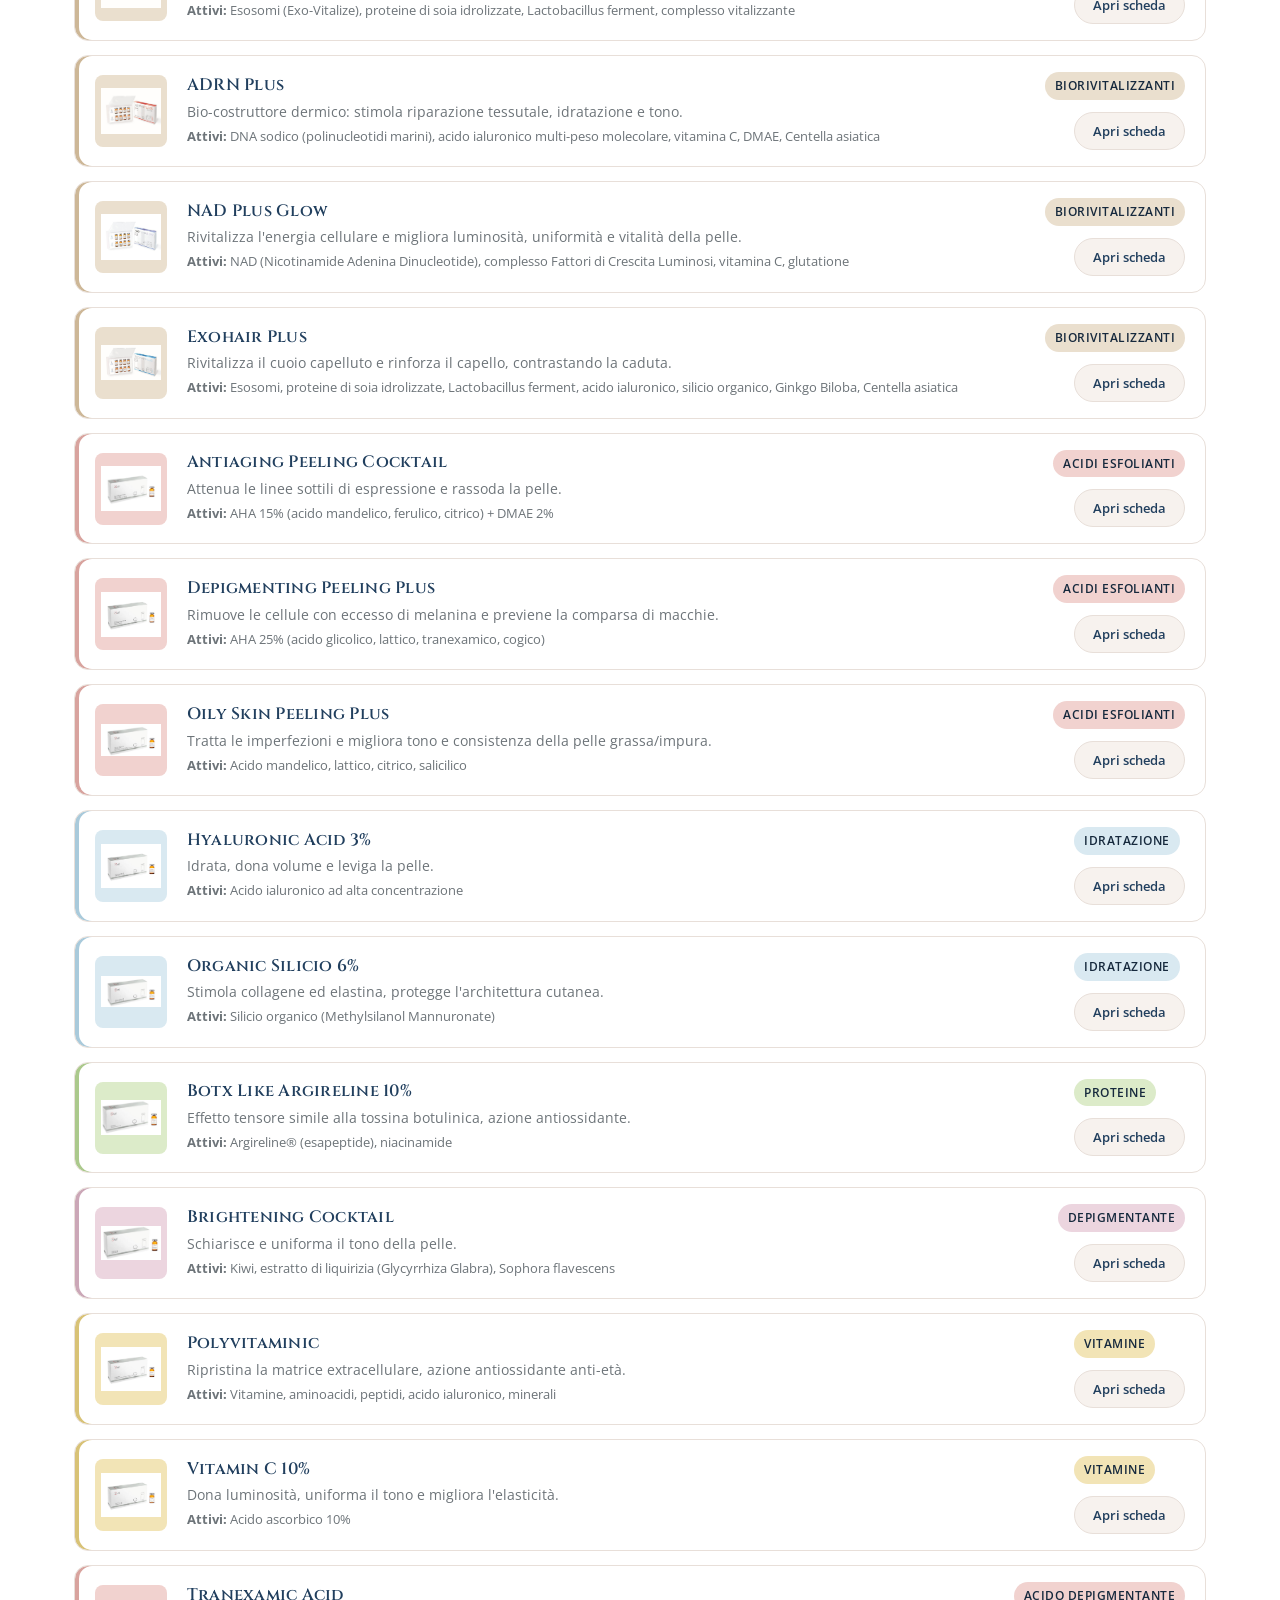
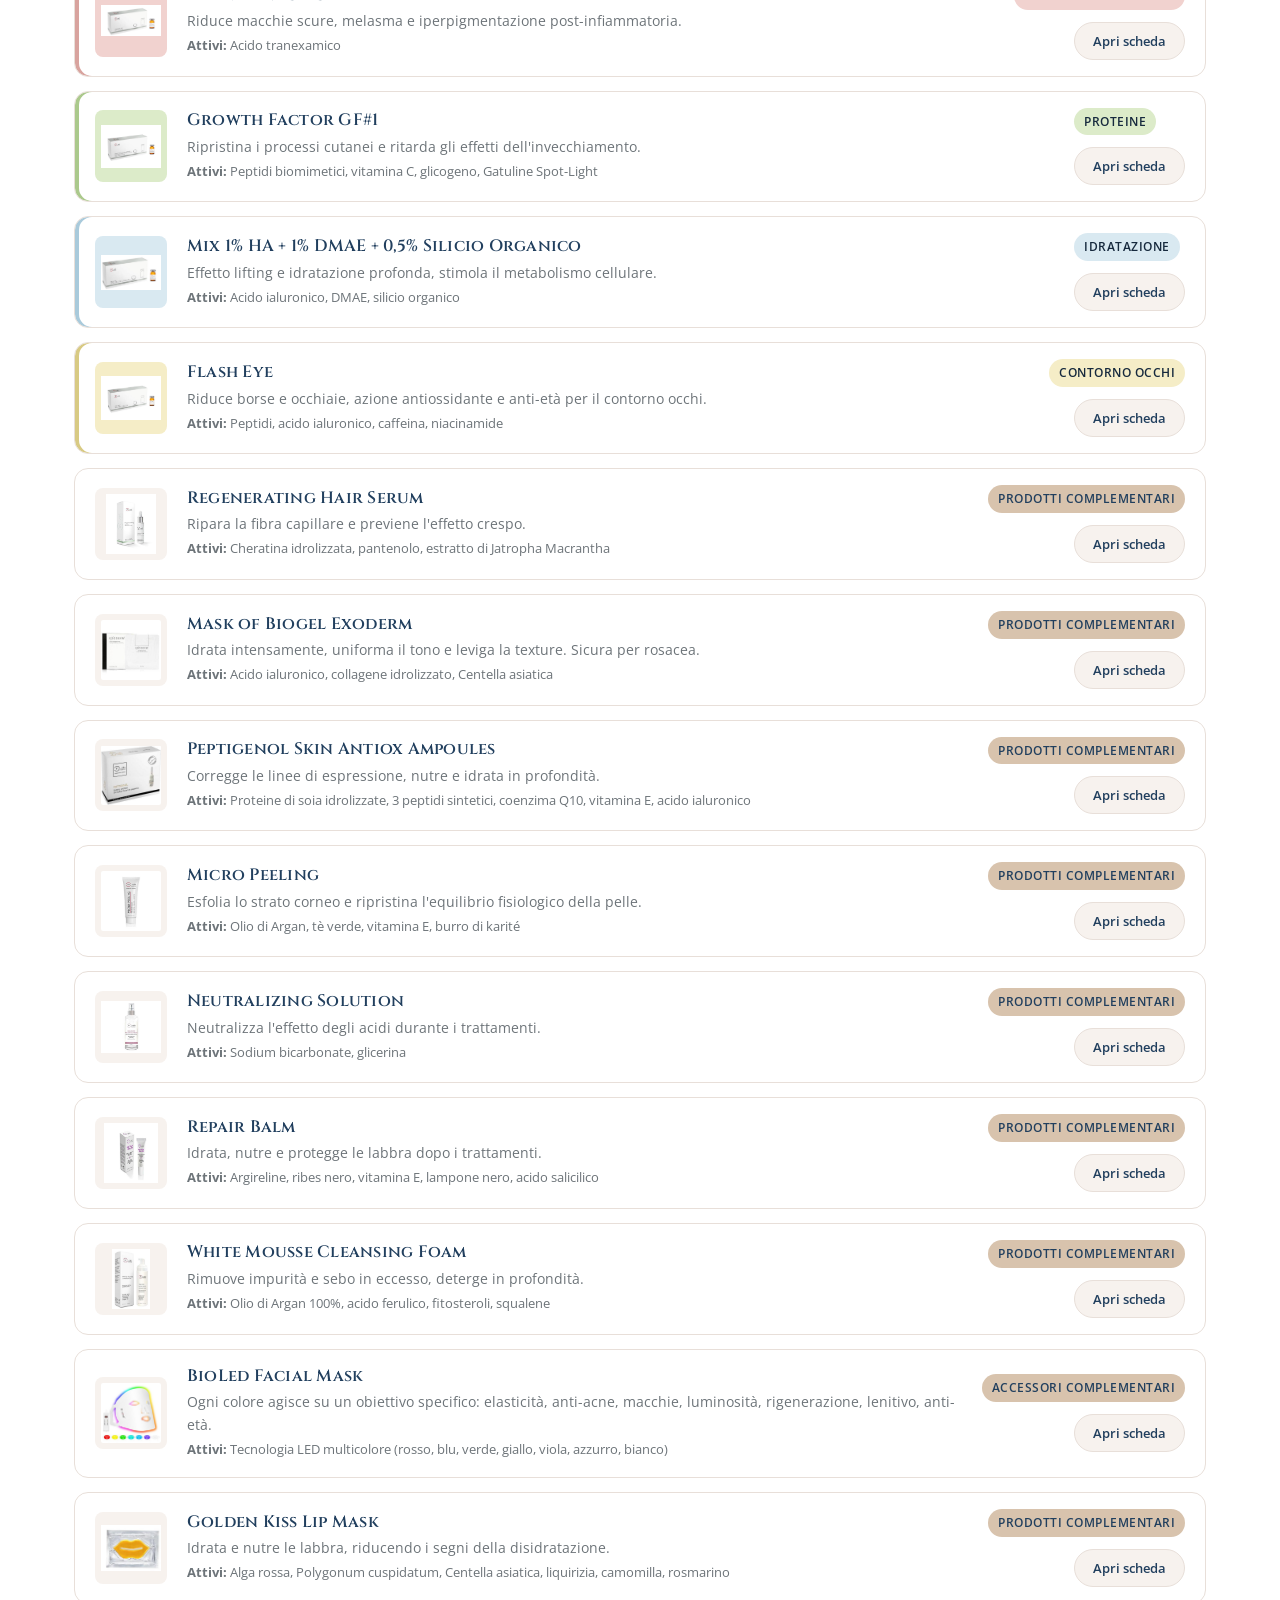
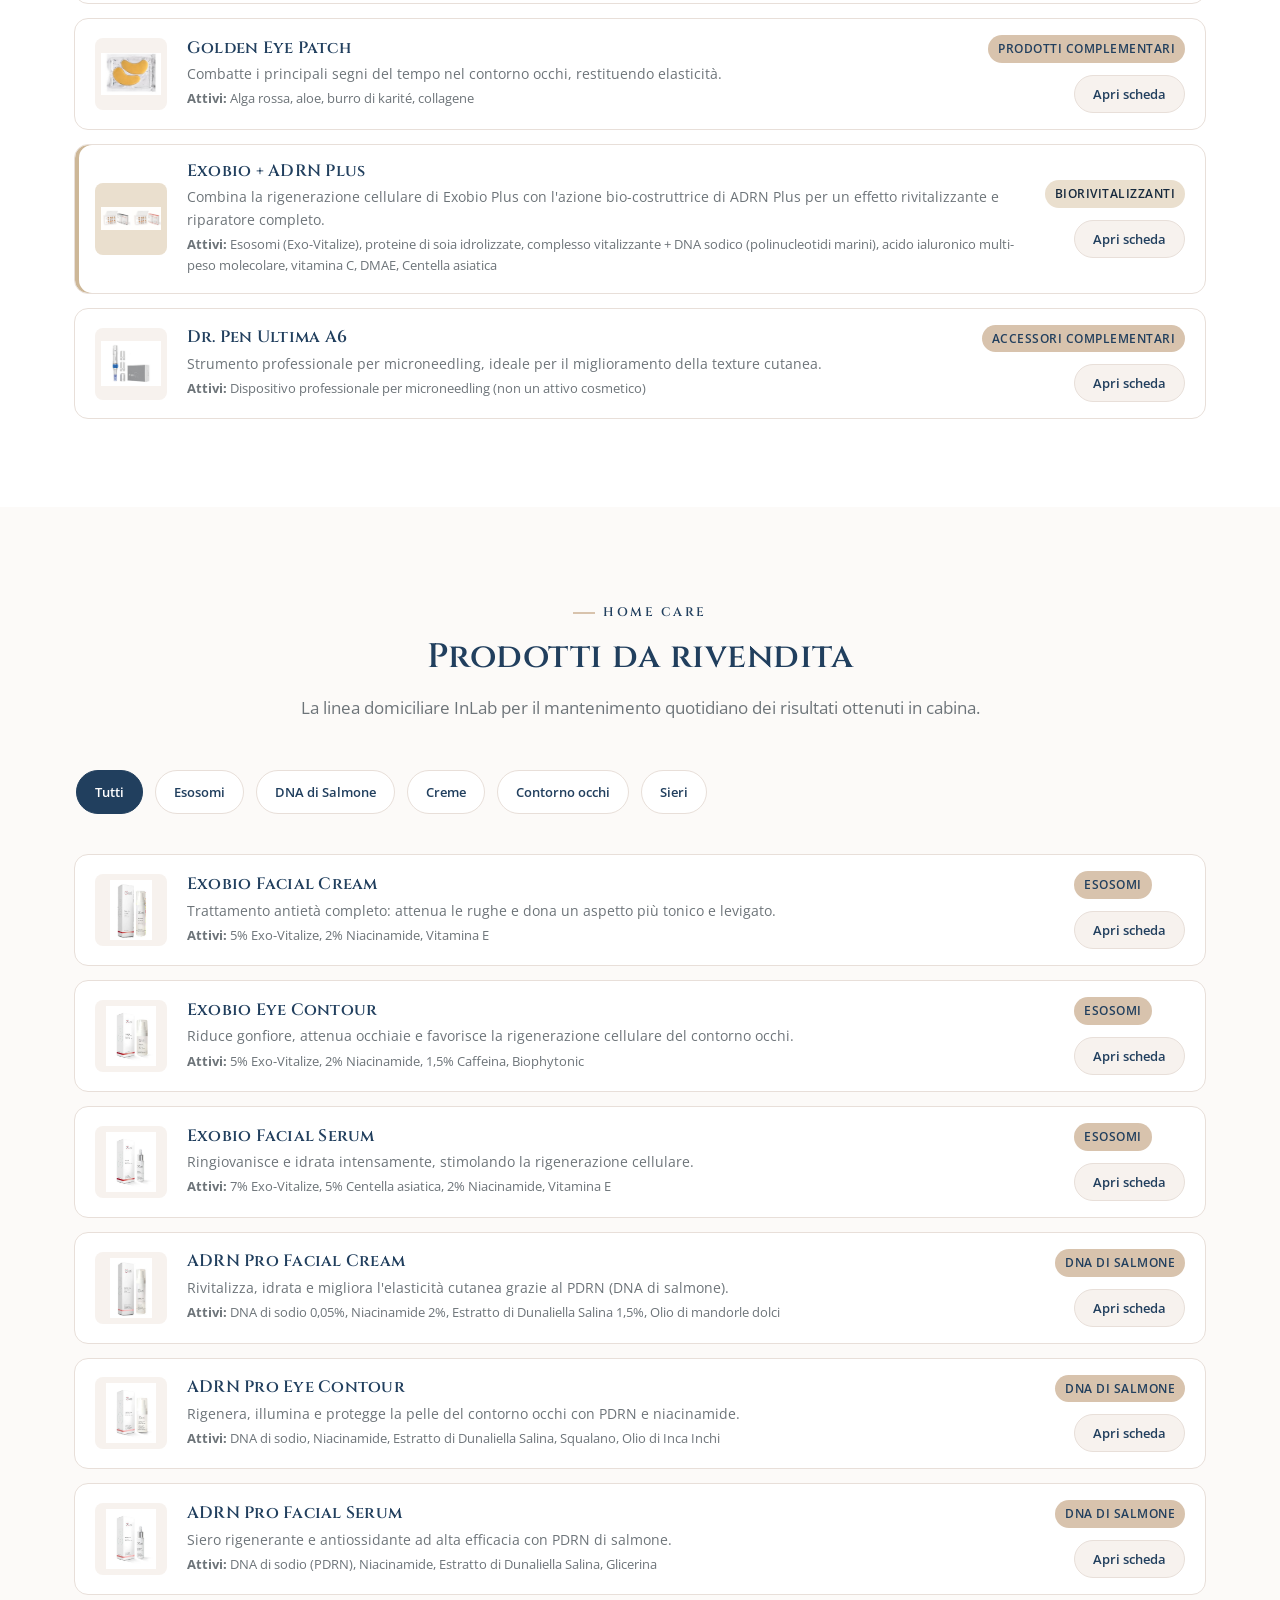
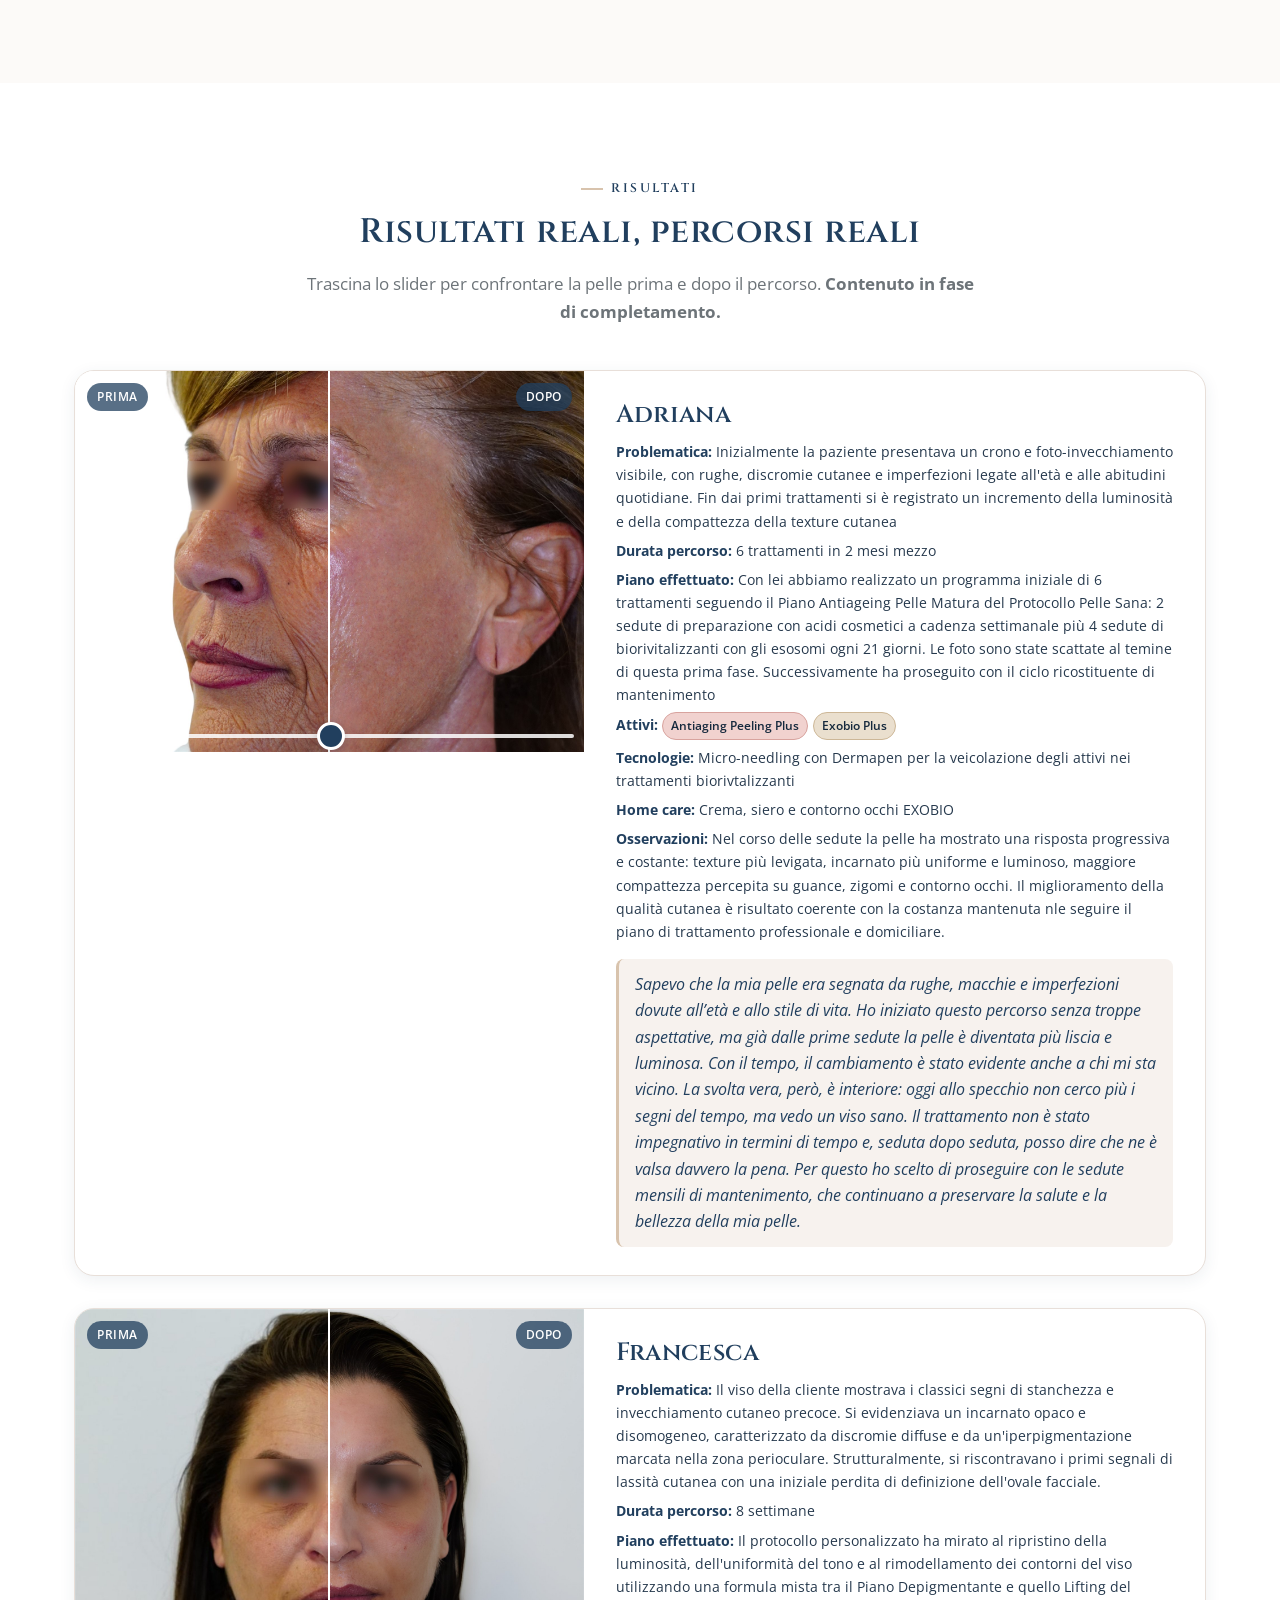
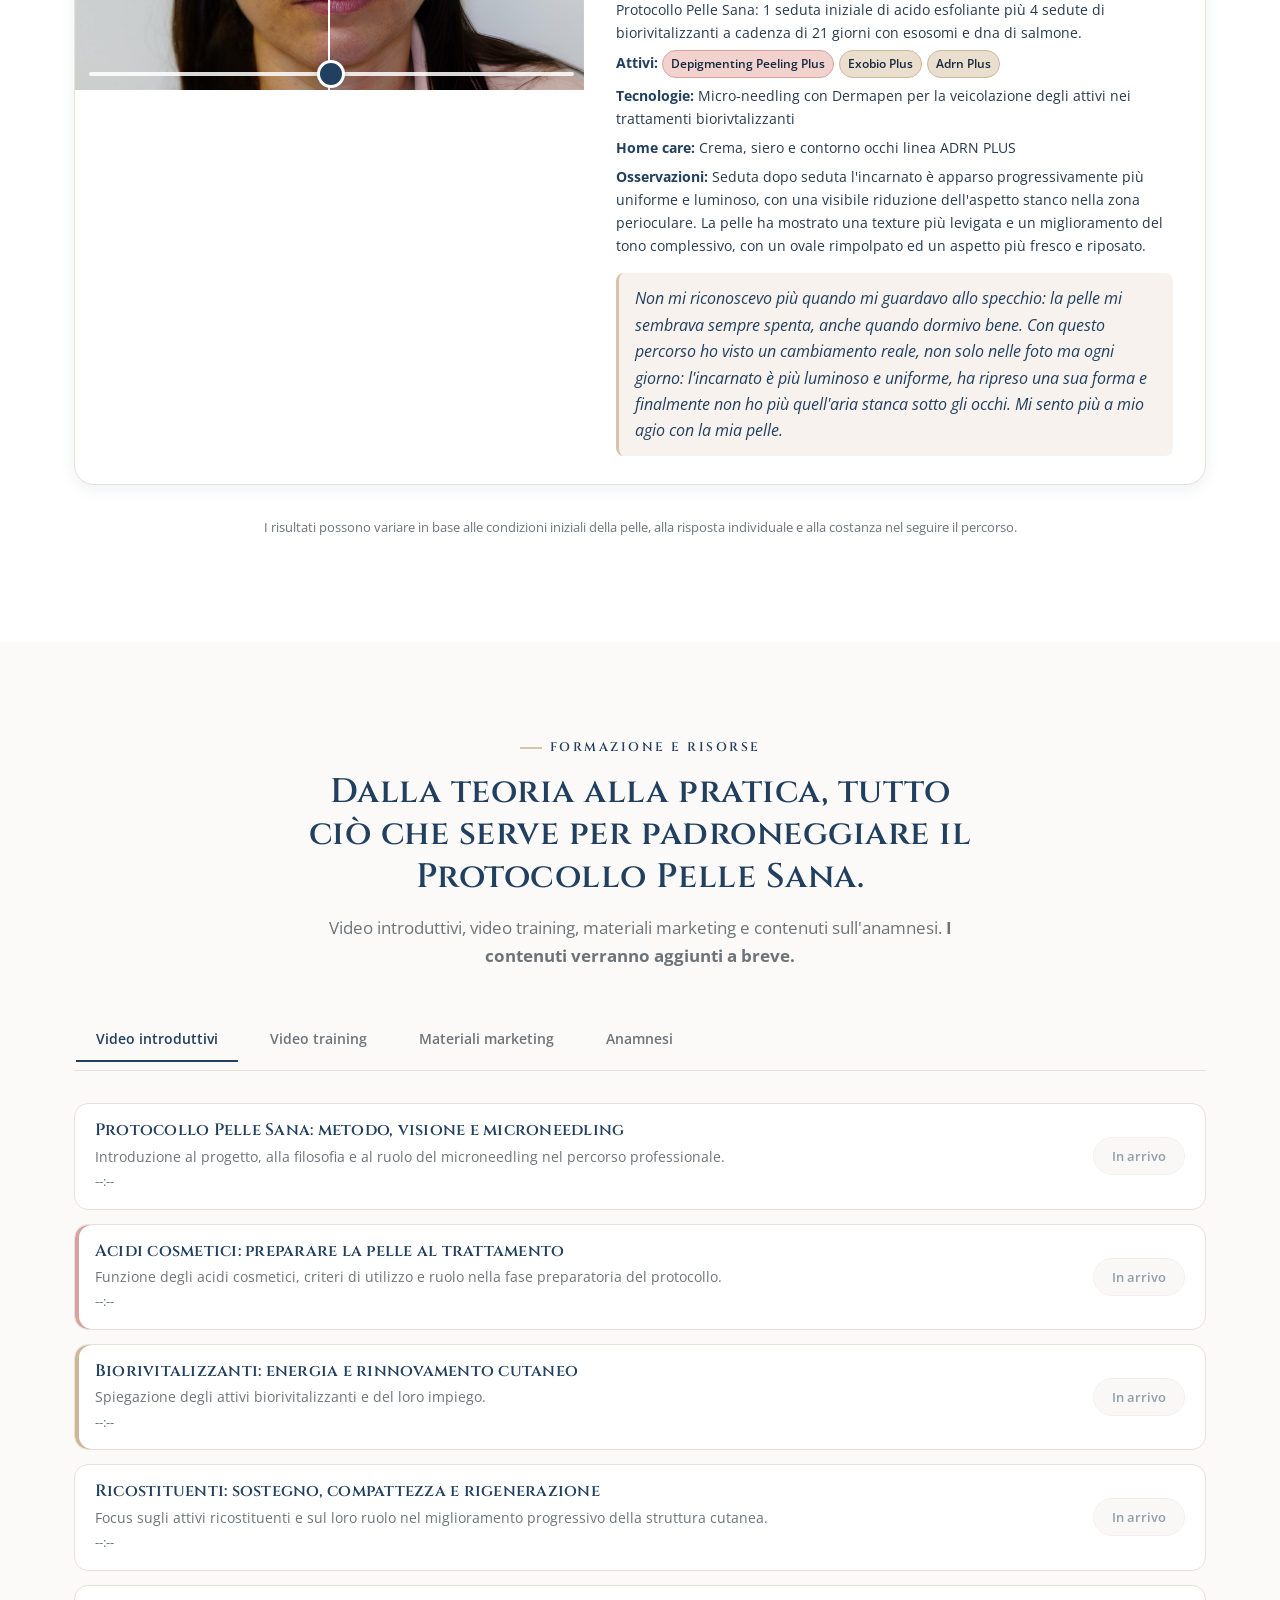
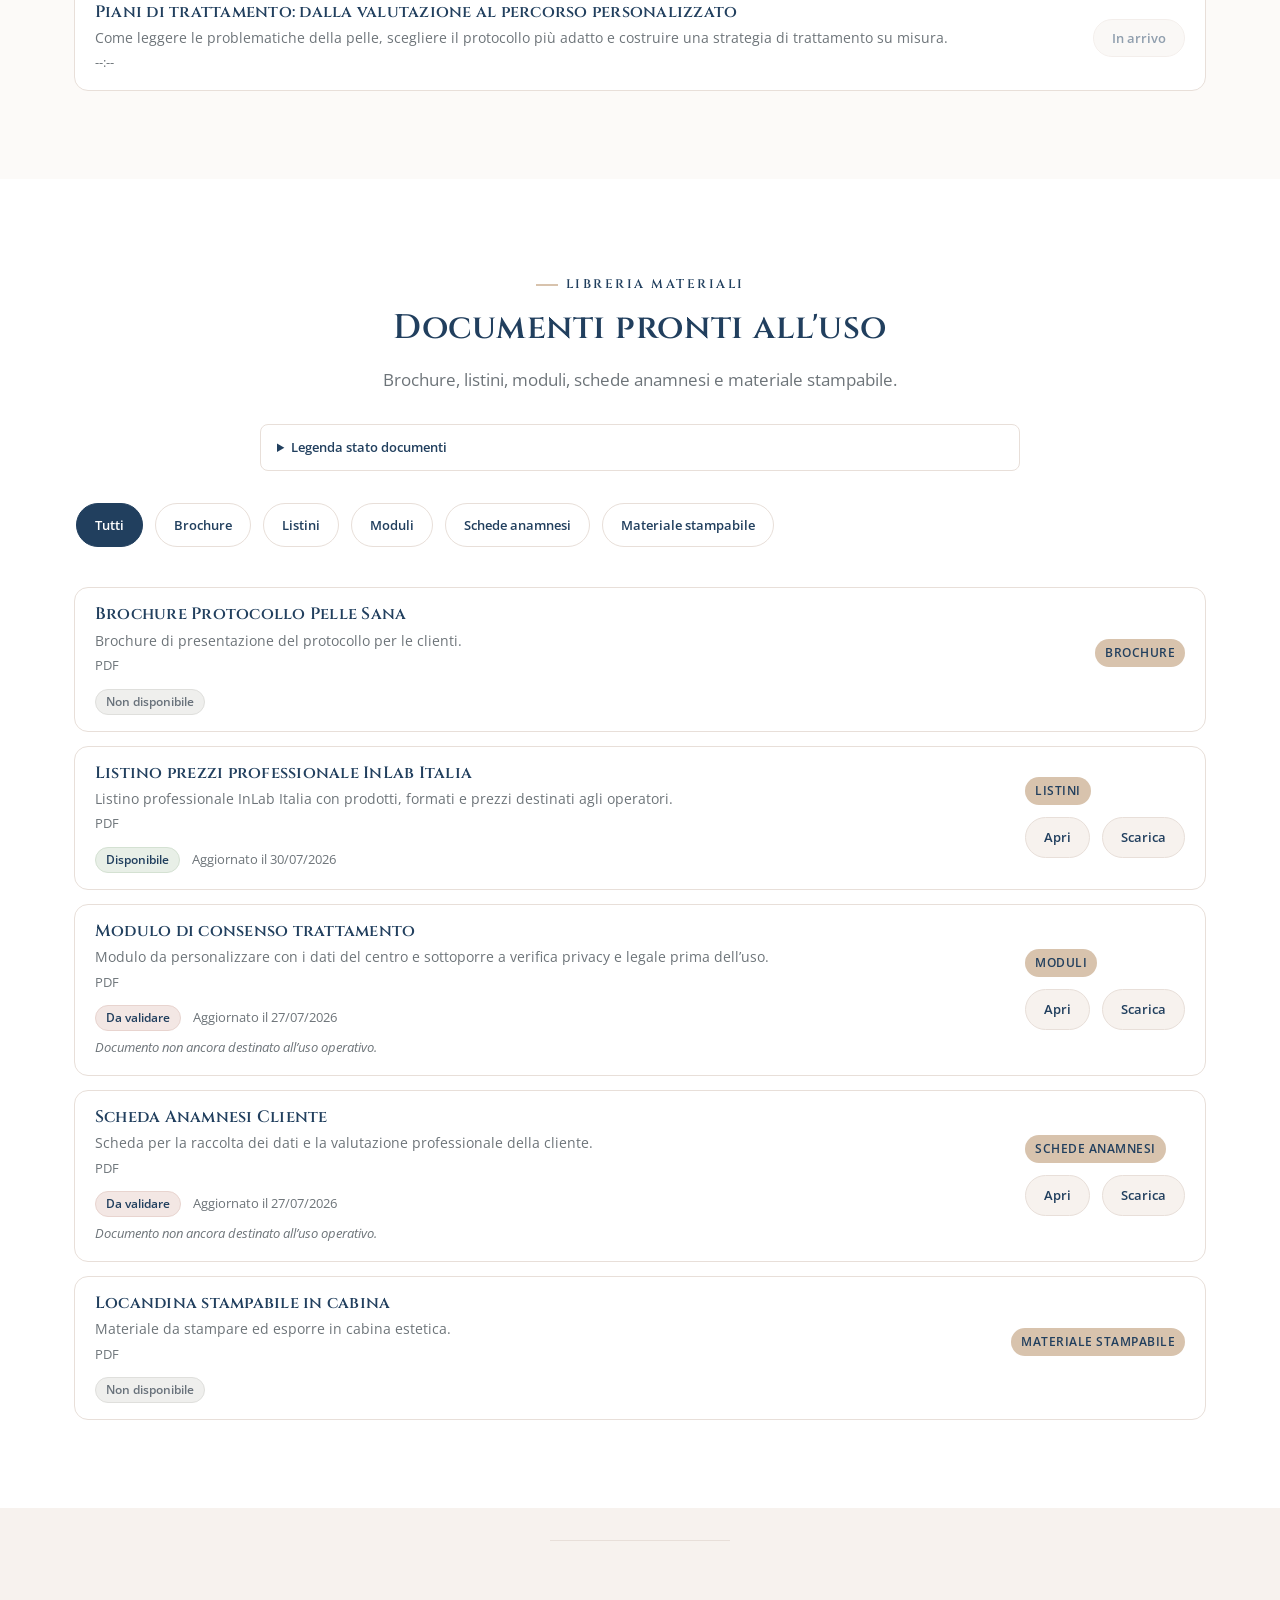
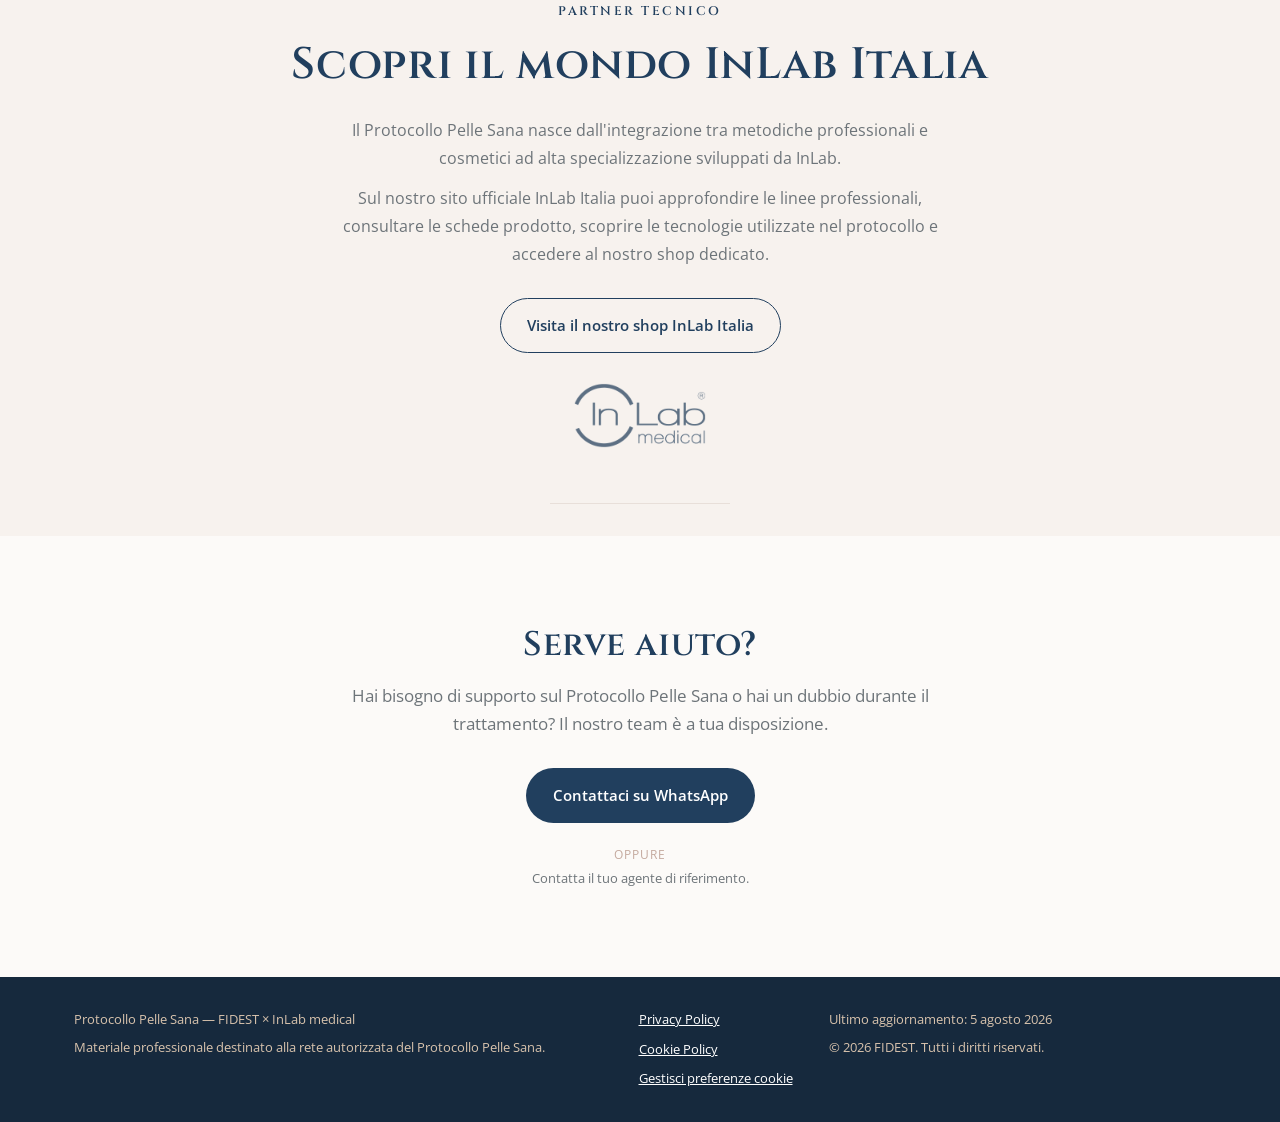
==== commit aa1208aa: "Aggiorna logo Pelle Sana nel sito e nei PDF" ====
--- a/index.html
+++ b/index.html
@@ -17,17 +17,17 @@
     <meta property="og:locale" content="it_IT">
     <meta property="og:title" content="Protocollo Pelle Sana | FIDEST × InLab medical">
     <meta property="og:description" content="Il metodo professionale per costruire percorsi personalizzati e migliorare progressivamente la qualità della pelle.">
-    <meta property="og:image" content="/assets/img/social/protocollo-pelle-sana-social.png">
+    <meta property="og:image" content="/assets/img/social/protocollo-pelle-sana-social.png?v=20260910">
     <meta property="og:image:type" content="image/png">
-    <meta property="og:image:width" content="1200">
-    <meta property="og:image:height" content="630">
-    <meta property="og:image:alt" content="Logo Protocollo Pelle Sana su fondo neutro">
+    <meta property="og:image:width" content="1983">
+    <meta property="og:image:height" content="793">
+    <meta property="og:image:alt" content="Logo Protocollo Pelle Sana">
 
     <meta name="twitter:card" content="summary_large_image">
     <meta name="twitter:title" content="Protocollo Pelle Sana | FIDEST × InLab medical">
     <meta name="twitter:description" content="Il metodo professionale per costruire percorsi personalizzati e migliorare progressivamente la qualità della pelle.">
-    <meta name="twitter:image" content="/assets/img/social/protocollo-pelle-sana-social.png">
-    <meta name="twitter:image:alt" content="Logo Protocollo Pelle Sana su fondo neutro">
+    <meta name="twitter:image" content="/assets/img/social/protocollo-pelle-sana-social.png?v=20260910">
+    <meta name="twitter:image:alt" content="Logo Protocollo Pelle Sana">
 
     <link rel="preconnect" href="https://fonts.googleapis.com">
     <link rel="preconnect" href="https://fonts.gstatic.com" crossorigin>
@@ -35,7 +35,7 @@
         href="https://fonts.googleapis.com/css2?family=Cinzel:wght@500;600&family=Open+Sans:wght@400;600&display=swap"
         rel="stylesheet"
     >
-    <link rel="stylesheet" href="style.css?v=20260805-inlab-1">
+    <link rel="stylesheet" href="style.css?v=20260805-mobile-title-1">
 </head>
 
 <body>
@@ -48,7 +48,7 @@
             <a class="brand" href="#hero" aria-label="Protocollo Pelle Sana — torna alla home">
                 <!-- LOGO UFFICIALE PROTOCOLLO PELLE SANA -->
                 <img
-                    src="assets/img/logo/logo-protocollo-pelle-sana.png"
+                    src="assets/img/logo/logo-protocollo-pelle-sana.png?v=20260910"
                     alt="Protocollo Pelle Sana"
                     class="brand__logo"
                     data-brand-logo
@@ -91,7 +91,7 @@
 
                 <div class="video-hero__intro">
                     <img
-                        src="assets/img/logo/logo-protocollo-pelle-sana.png"
+                        src="assets/img/logo/logo-protocollo-pelle-sana.png?v=20260910"
                         alt="Protocollo Pelle Sana"
                         class="video-hero__logo"
                     >
